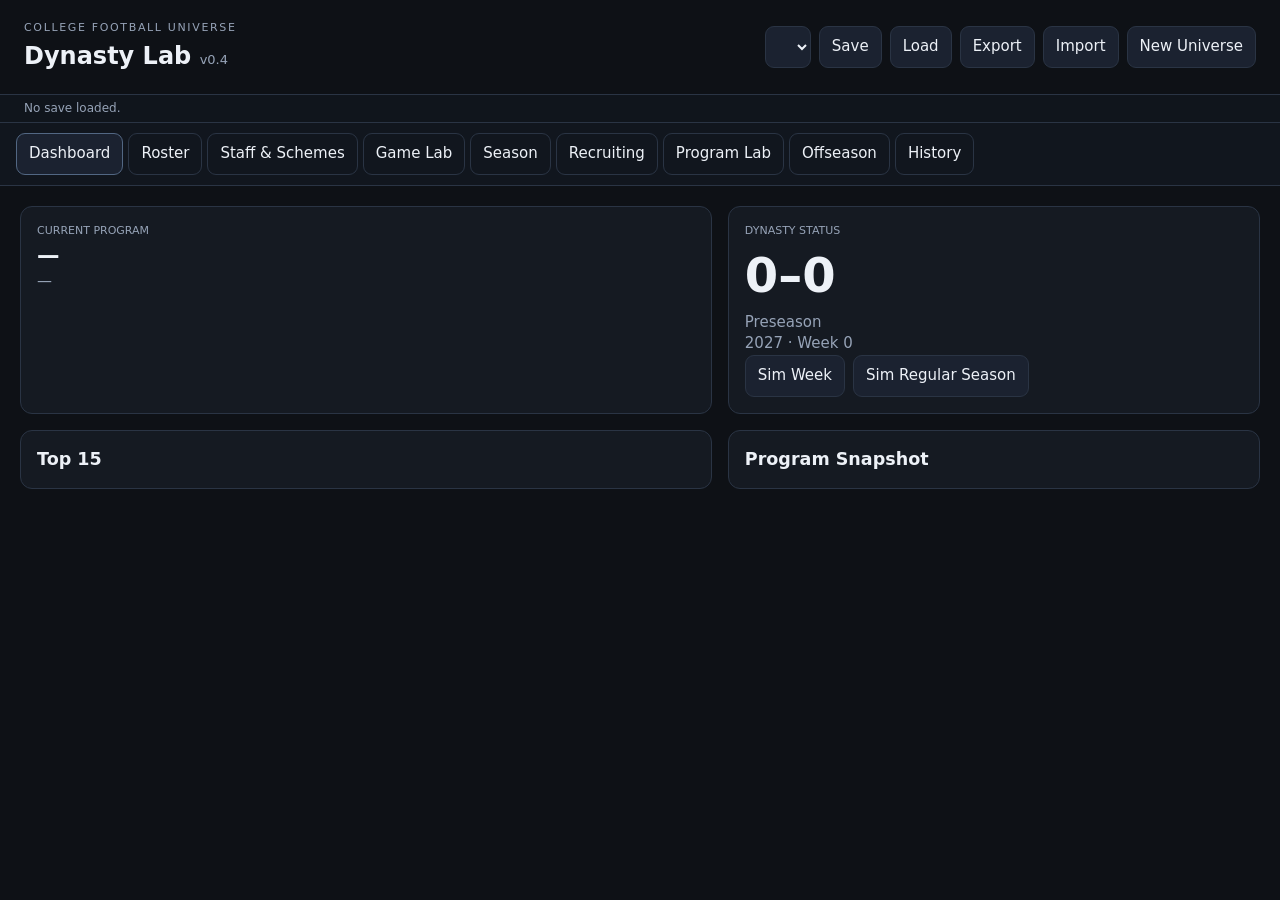
==== dynasty-lab/index.html @ 28aaff41 "Add Dynasty Lab Vercel entry point" ====
<!doctype html>
<html lang="en">
<head>
  <meta charset="utf-8">
  <meta name="viewport" content="width=device-width,initial-scale=1">
  <title>Dynasty Lab v0.4</title>
  <style>

:root{
  --bg:#0e1116;--panel:#151a22;--panel2:#1b2230;--line:#2a3444;--text:#edf1f7;--muted:#96a3b7;
  --accent:#d6e2ff;--accent2:#8fb1ff;--good:#77d6a3;--warn:#f3ca78;--bad:#ef8f92;
}
*{box-sizing:border-box}body{margin:0;background:var(--bg);color:var(--text);font:15px/1.45 Inter,ui-sans-serif,system-ui,-apple-system,BlinkMacSystemFont,"Segoe UI",sans-serif}
button,select{font:inherit}.topbar{display:flex;justify-content:space-between;gap:16px;align-items:center;padding:20px 24px;border-bottom:1px solid var(--line);position:sticky;top:0;background:rgba(14,17,22,.96);z-index:10}
h1,h2,h3{margin:0}h1{font-size:24px}h1 span{font-size:13px;color:var(--muted);font-weight:500}.eyebrow{font-size:11px;letter-spacing:.15em;color:var(--muted);margin-bottom:3px}
.header-actions,.button-row{display:flex;gap:8px;flex-wrap:wrap}button,select{background:var(--panel2);color:var(--text);border:1px solid var(--line);border-radius:9px;padding:9px 12px}button{cursor:pointer}button:hover{border-color:#4d6080}button:disabled{opacity:.4;cursor:not-allowed}
.tabs{display:flex;gap:5px;padding:10px 16px;border-bottom:1px solid var(--line);overflow:auto;background:#11161e}.tabs button{white-space:nowrap;background:transparent}.tabs button.active{background:var(--panel2);border-color:#526783}
main{max-width:1280px;margin:auto;padding:20px}.tab{display:none}.tab.active{display:block}.panel{min-width:0}.card{background:var(--panel);border:1px solid var(--line);border-radius:12px;padding:16px;margin-bottom:16px}
.hero-grid,.two-col{display:grid;grid-template-columns:1.3fr 1fr;gap:16px}.metric-grid{display:grid;grid-template-columns:repeat(4,minmax(0,1fr));gap:8px;margin-top:16px}.metric{background:var(--panel2);border-radius:9px;padding:10px}.metric .v{font-size:21px;font-weight:700}.small{font-size:11px}.muted{color:var(--muted)}.big{font-size:48px;font-weight:800;line-height:1.1;margin:10px 0}.section-head{display:flex;justify-content:space-between;gap:16px;align-items:end;margin-bottom:14px}
.table-wrap{overflow:auto;border:1px solid var(--line);border-radius:12px;background:var(--panel)}table{border-collapse:collapse;width:100%;min-width:820px}th,td{padding:9px 10px;border-bottom:1px solid var(--line);text-align:left}th{font-size:11px;text-transform:uppercase;letter-spacing:.06em;color:var(--muted);position:sticky;top:0;background:var(--panel2)}td.num{text-align:right}.pill{display:inline-block;padding:2px 7px;border:1px solid var(--line);border-radius:999px;font-size:11px}.good{color:var(--good)}.warn{color:var(--warn)}.bad{color:var(--bad)}.rankrow,.resultrow,.historyrow,.lineitem{display:flex;justify-content:space-between;gap:10px;padding:7px 8px;border-bottom:1px solid var(--line)}.rankrow:last-child,.resultrow:last-child,.historyrow:last-child,.lineitem:last-child{border-bottom:0}.rank{width:26px;color:var(--muted)}.strong{font-weight:700}.compact{font-size:13px}.champ{border-left:3px solid var(--good)}.upset{border-left:3px solid var(--warn)}.target{background:rgba(143,177,255,.08)}
@media(max-width:760px){.topbar{align-items:flex-start;flex-direction:column}.hero-grid,.two-col{grid-template-columns:1fr}.metric-grid{grid-template-columns:repeat(2,1fr)}main{padding:14px}.section-head{align-items:flex-start;flex-direction:column}.big{font-size:38px}}
.save-status{padding:5px 24px;border-bottom:1px solid var(--line);font-size:12px;background:#10151c}
.editor-grid{display:grid;grid-template-columns:repeat(4,minmax(0,1fr));gap:12px;align-items:end}.editor-grid label{display:flex;flex-direction:column;gap:5px;color:var(--muted);font-size:12px}.editor-grid input,.editor-grid select{width:100%;background:var(--panel2);color:var(--text);border:1px solid var(--line);border-radius:9px;padding:9px 10px;font:inherit}.playlog{max-height:460px;overflow:auto}.playline{padding:8px 9px;border-bottom:1px solid var(--line)}.coach-card{padding:10px 0;border-bottom:1px solid var(--line)}.coach-card:last-child{border-bottom:0}.scheme-badge{display:inline-block;border:1px solid var(--line);background:var(--panel2);padding:4px 8px;border-radius:999px;margin:3px 4px 3px 0}.bar{height:7px;background:#253043;border-radius:999px;overflow:hidden;margin-top:5px}.bar>span{display:block;height:100%;background:var(--accent2)}
@media(max-width:900px){.editor-grid{grid-template-columns:repeat(2,minmax(0,1fr))}}
@media(max-width:520px){.editor-grid{grid-template-columns:1fr}.header-actions{width:100%}.header-actions select{flex:1;min-width:180px}}

</style>
</head>
<body>
<div id="app">
  <header class="topbar">
    <div>
      <div class="eyebrow">COLLEGE FOOTBALL UNIVERSE</div>
      <h1>Dynasty Lab <span>v0.4</span></h1>
    </div>
    <div class="header-actions">
      <select id="userTeam" aria-label="Controlled program"></select>
      <button id="saveBrowser">Save</button>
      <button id="loadBrowser">Load</button>
      <button id="exportSave">Export</button>
      <button id="importSave">Import</button>
      <input id="importFile" type="file" accept="application/json,.json" hidden>
      <button id="newUniverse">New Universe</button>
    </div>
  </header>
  <div id="saveStatus" class="save-status muted">No save loaded.</div>

  <nav class="tabs">
    <button data-tab="dashboard" class="active">Dashboard</button>
    <button data-tab="roster">Roster</button>
    <button data-tab="staff">Staff & Schemes</button>
    <button data-tab="gamelab">Game Lab</button>
    <button data-tab="season">Season</button>
    <button data-tab="recruiting">Recruiting</button>
    <button data-tab="program">Program Lab</button>
    <button data-tab="offseason">Offseason</button>
    <button data-tab="history">History</button>
  </nav>

  <main>
    <section id="dashboard" class="panel tab active">
      <div class="hero-grid">
        <div class="card">
          <div class="small muted">CURRENT PROGRAM</div>
          <h2 id="teamName">—</h2>
          <div id="teamMeta" class="muted">—</div>
          <div class="metric-grid" id="teamMetrics"></div>
        </div>
        <div class="card">
          <div class="small muted">DYNASTY STATUS</div>
          <div class="big" id="recordBig">0–0</div>
          <div id="rankLine" class="muted">Preseason</div>
          <div id="weekLine" class="muted">2027 · Week 0</div>
          <div class="button-row">
            <button id="simWeek">Sim Week</button>
            <button id="simSeason">Sim Regular Season</button>
          </div>
        </div>
      </div>
      <div class="two-col">
        <div class="card"><h3>Top 15</h3><div id="top15"></div></div>
        <div class="card"><h3>Program Snapshot</h3><div id="snapshot"></div></div>
      </div>
    </section>

    <section id="roster" class="panel tab">
      <div class="section-head">
        <div><h2>Roster</h2><div class="muted">Displayed grades are staff estimates. True talent, growth and some personality traits remain hidden.</div></div>
        <select id="positionFilter"><option value="ALL">All positions</option></select>
      </div>
      <div class="table-wrap"><table><thead><tr>
        <th>Player</th><th>Pos</th><th>Yr</th><th>Ht/Wt</th><th>Style</th><th>Current</th><th>Upside</th><th>Scheme Fit</th><th>Morale</th><th>Role</th>
      </tr></thead><tbody id="rosterBody"></tbody></table></div>
    </section>

    <section id="staff" class="panel tab">
      <div class="section-head"><div><h2>Staff & Schemes</h2><div class="muted">Coaches affect evaluation, recruiting, development, play calling and how efficiently the roster fits the system.</div></div></div>
      <div class="two-col">
        <div class="card"><h3>Coaching Staff</h3><div id="staffList"></div></div>
        <div class="card"><h3>Scheme Identity</h3><div id="schemeCard"></div></div>
      </div>
      <div class="card"><h3>Scheme-Fit Leaders</h3><div id="schemeFitLeaders"></div></div>
    </section>

    <section id="gamelab" class="panel tab">
      <div class="section-head">
        <div><h2>Game Lab</h2><div class="muted">Your next regular-season game can run through the richer roster-driven drive/play engine while the rest of the country fast-sims.</div></div>
        <button id="simDetailedGame">Sim My Next Game Detailed</button>
      </div>
      <div class="card" id="nextGameCard"></div>
      <div class="two-col">
        <div class="card"><h3>Detailed Box</h3><div id="detailedBox" class="muted">No detailed game simulated yet.</div></div>
        <div class="card"><h3>Key Matchups</h3><div id="keyMatchups" class="muted">Select a program with an upcoming game.</div></div>
      </div>
      <div class="card"><h3>Drive / Play Log</h3><div id="detailedLog" class="playlog muted">No detailed game simulated yet.</div></div>
    </section>

    <section id="season" class="panel tab">
      <div class="section-head">
        <div><h2>Season</h2><div id="seasonPhase" class="muted">2027 Regular Season</div></div>
        <div class="button-row">
          <button id="seasonWeek">Sim Week</button>
          <button id="simConf" disabled>Conference Championships</button>
          <button id="simPlayoff" disabled>Sim 16-Team Playoff</button>
        </div>
      </div>
      <div class="two-col">
        <div class="card"><h3>Conference Standings</h3><div id="confStandings"></div></div>
        <div class="card"><h3>Latest Results</h3><div id="latestResults"></div></div>
      </div>
      <div class="card"><h3>Team Schedule</h3><div id="teamSchedule"></div></div>
    </section>

    <section id="recruiting" class="panel tab">
      <div class="section-head">
        <div><h2>Recruiting Board</h2><div class="muted">Each recruit now has a region and a major priority. Visits, coaching, scheme, NIL, development and program trajectory influence the race.</div></div>
        <button id="autoTarget">Auto-Target 20</button>
      </div>
      <div class="card" id="classSummary"></div>
      <div class="table-wrap"><table><thead><tr>
        <th>Recruit</th><th>Pos</th><th>Stars</th><th>Home</th><th>Priority</th><th>Style</th><th>Scout</th><th>Upside</th><th>Interest</th><th>Leader</th><th>Visit</th><th></th>
      </tr></thead><tbody id="recruitBody"></tbody></table></div>
    </section>

    <section id="program" class="panel tab">
      <div class="section-head"><div><h2>Program Lab</h2><div class="muted">Edit the controlled fictional school in place. This is the first version of Create-a-School / universe editing.</div></div></div>
      <div class="card editor-grid">
        <label>School name<input id="editName" type="text"></label>
        <label>Conference (fixed in v0.4)<select id="editConference" disabled></select></label>
        <label>Prestige<input id="editPrestige" type="number" min="1" max="100"></label>
        <label>Resources<input id="editResources" type="number" min="1" max="100"></label>
        <label>NIL<input id="editNil" type="number" min="1" max="100"></label>
        <label>Development<input id="editDevelopment" type="number" min="1" max="100"></label>
        <label>Facilities<input id="editFacilities" type="number" min="1" max="100"></label>
        <label>Academics<input id="editAcademics" type="number" min="1" max="100"></label>
        <button id="applyProgramEdit">Apply Program Changes</button>
      </div>
      <div class="card"><h3>Institutional DNA</h3><div id="programDNA"></div></div>
    </section>

    <section id="offseason" class="panel tab">
      <div class="section-head">
        <div><h2>Offseason Lab</h2><div class="muted">Graduation, development, transfer movement, coaching carousel and incoming recruiting classes now advance into a fresh playable season.</div></div>
        <button id="runOffseason" disabled>Run Offseason & Advance Year</button>
      </div>
      <div class="two-col">
        <div class="card"><h3>Transfer Watch</h3><div id="transferWatch"></div></div>
        <div class="card"><h3>Development Candidates</h3><div id="developmentWatch"></div></div>
      </div>
      <div class="card"><h3>Offseason Report</h3><div id="offseasonReport" class="muted">Complete the season first.</div></div>
      <div class="card"><h3>Carousel / Transfer Log</h3><div id="movementLog" class="muted">No offseason movement yet.</div></div>
    </section>

    <section id="history" class="panel tab">
      <div class="section-head"><div><h2>History</h2><div class="muted">Season snapshots, champions and major movement survive year advancement and save/export.</div></div></div>
      <div id="historyLog"></div>
    </section>
  </main>
</div>
<script src="https://raw.githubusercontent.com/MarkJRogers92/Property-Lookup/dynasty-lab-vercel/dynasty-lab/data1.js"></script>
<script src="https://raw.githubusercontent.com/MarkJRogers92/Property-Lookup/dynasty-lab-vercel/dynasty-lab/data2.js"></script>
<script src="https://raw.githubusercontent.com/MarkJRogers92/Property-Lookup/dynasty-lab-vercel/dynasty-lab/data3.js"></script>
<script src="https://raw.githubusercontent.com/MarkJRogers92/Property-Lookup/dynasty-lab-vercel/dynasty-lab/data4.js"></script>
<script src="https://raw.githubusercontent.com/MarkJRogers92/Property-Lookup/dynasty-lab-vercel/dynasty-lab/data5.js"></script>
<script src="https://raw.githubusercontent.com/MarkJRogers92/Property-Lookup/dynasty-lab-vercel/dynasty-lab/data6.js"></script>
<script src="https://raw.githubusercontent.com/MarkJRogers92/Property-Lookup/dynasty-lab-vercel/dynasty-lab/data7.js"></script>
<script src="https://raw.githubusercontent.com/MarkJRogers92/Property-Lookup/dynasty-lab-vercel/dynasty-lab/data8.js"></script>
<script src="https://raw.githubusercontent.com/MarkJRogers92/Property-Lookup/dynasty-lab-vercel/dynasty-lab/data9.js"></script>
<script src="https://raw.githubusercontent.com/MarkJRogers92/Property-Lookup/dynasty-lab-vercel/dynasty-lab/data10.js"></script>
<script src="https://raw.githubusercontent.com/MarkJRogers92/Property-Lookup/dynasty-lab-vercel/dynasty-lab/app1.js"></script>
<script src="https://raw.githubusercontent.com/MarkJRogers92/Property-Lookup/dynasty-lab-vercel/dynasty-lab/app2.js"></script>
<script src="https://raw.githubusercontent.com/MarkJRogers92/Property-Lookup/dynasty-lab-vercel/dynasty-lab/app3.js"></script>
<script src="https://raw.githubusercontent.com/MarkJRogers92/Property-Lookup/dynasty-lab-vercel/dynasty-lab/app4.js"></script>
</body>
</html>
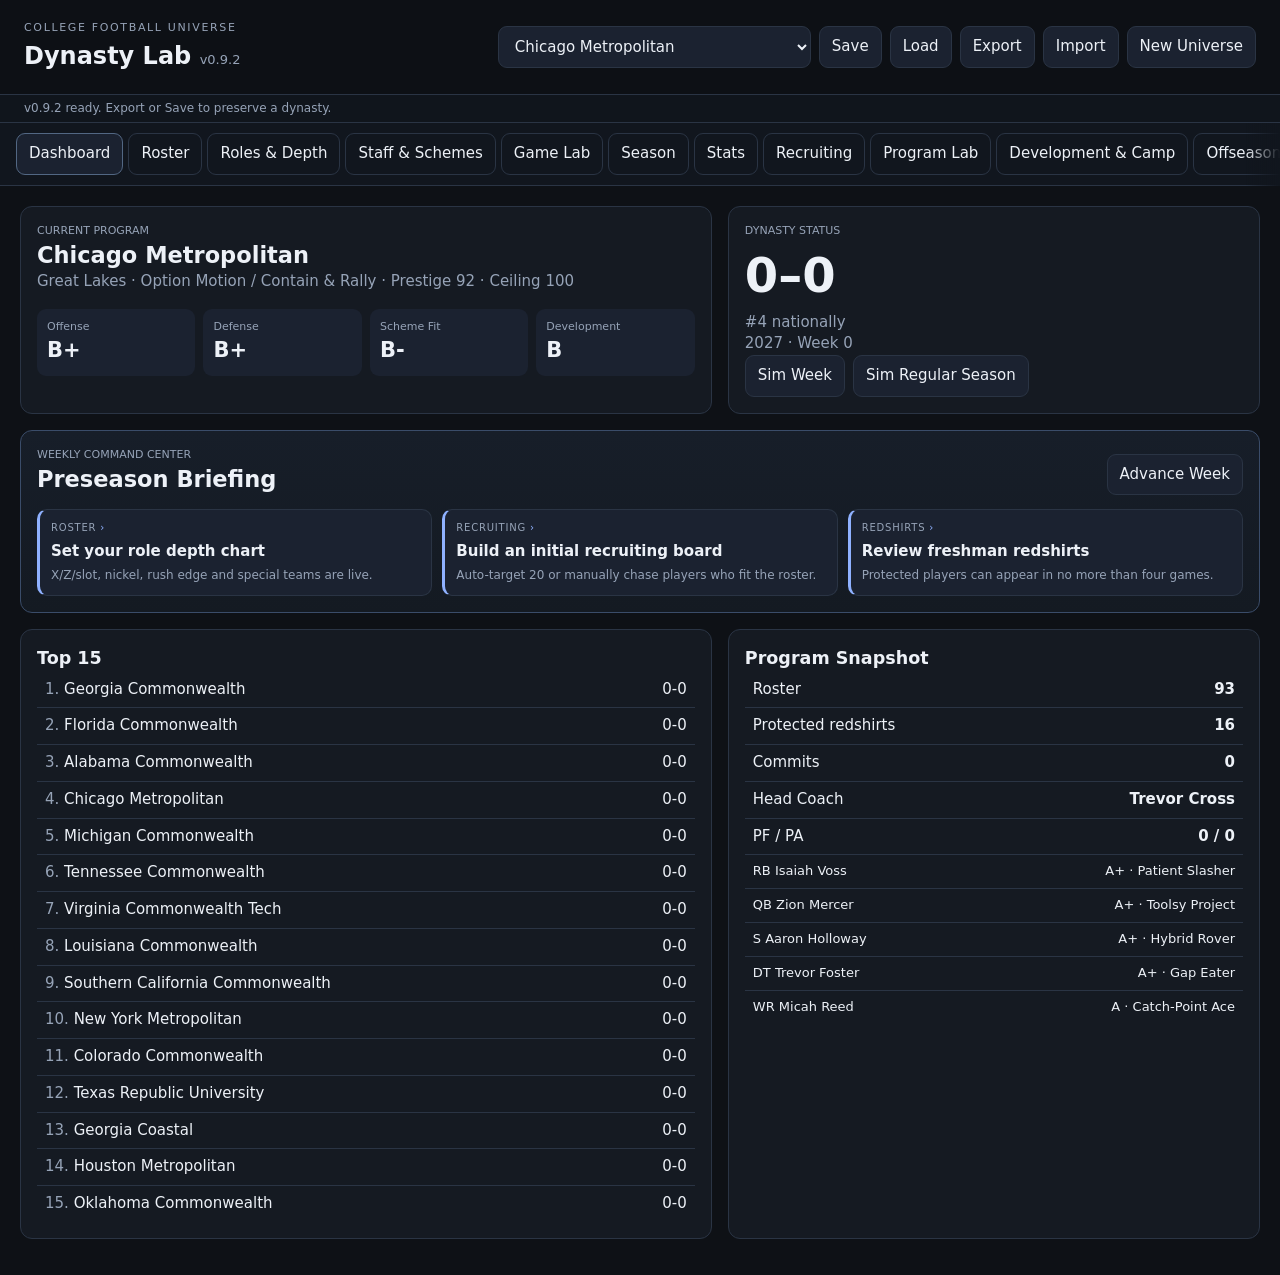
==== commit 66b76528: "Serve Dynasty Lab v0.9.2 as a single self-contained page The Vercel entry point was still v0.4, and " ====
--- a/dynasty-lab/index.html
+++ b/dynasty-lab/index.html
@@ -1,11 +1,4 @@
-<!doctype html>
-<html lang="en">
-<head>
-  <meta charset="utf-8">
-  <meta name="viewport" content="width=device-width,initial-scale=1">
-  <title>Dynasty Lab v0.4</title>
-  <style>
-
+<!doctype html><html lang="en"><head><meta charset="utf-8"><meta name="viewport" content="width=device-width,initial-scale=1"><meta name="theme-color" content="#0e1116"><title>Dynasty Lab v0.9.2</title><style>
 :root{
   --bg:#0e1116;--panel:#151a22;--panel2:#1b2230;--line:#2a3444;--text:#edf1f7;--muted:#96a3b7;
   --accent:#d6e2ff;--accent2:#8fb1ff;--good:#77d6a3;--warn:#f3ca78;--bad:#ef8f92;
@@ -24,14 +17,75 @@
 @media(max-width:900px){.editor-grid{grid-template-columns:repeat(2,minmax(0,1fr))}}
 @media(max-width:520px){.editor-grid{grid-template-columns:1fr}.header-actions{width:100%}.header-actions select{flex:1;min-width:180px}}
 
-</style>
-</head>
-<body>
+.player-button{appearance:none;background:transparent;border:0;padding:0;color:var(--text);font-weight:700;text-align:left;cursor:pointer;text-decoration:underline;text-decoration-color:transparent;text-underline-offset:3px}
+.player-button:hover,.player-button:focus{text-decoration-color:var(--accent2);outline:none}
+.health-ok{color:var(--good)}.health-warn{color:var(--warn)}.health-out{color:var(--bad)}
+.depth-grid{display:grid;grid-template-columns:repeat(3,minmax(0,1fr));gap:12px}
+.depth-card{background:var(--panel);border:1px solid var(--line);border-radius:12px;padding:13px;min-width:0}
+.depth-card select{width:100%;margin-top:8px}
+.depth-list{margin-top:8px;font-size:13px;color:var(--muted)}
+.depth-list div{padding:4px 0;border-top:1px solid var(--line)}
+.player-dialog{width:min(760px,calc(100% - 24px));max-height:88%;border:1px solid var(--line);border-radius:14px;background:var(--panel);color:var(--text);padding:0}
+.player-dialog::backdrop{background:rgba(0,0,0,.72)}
+.dialog-shell{padding:18px;margin:0}.dialog-head{display:flex;justify-content:space-between;gap:16px;align-items:flex-start;border-bottom:1px solid var(--line);padding-bottom:12px;margin-bottom:12px}
+.dialog-close{flex:0 0 auto}.profile-grid{display:grid;grid-template-columns:repeat(4,minmax(0,1fr));gap:8px;margin:12px 0}.profile-stat{background:var(--panel2);padding:9px;border-radius:8px}
+.profile-stat .v{font-weight:750;font-size:18px}.timeline{border-left:2px solid var(--line);padding-left:12px;margin-left:5px}.timeline-row{padding:7px 0}
+.wide-input{width:100%;background:var(--panel2);color:var(--text);border:1px solid var(--line);border-radius:9px;padding:11px;font:inherit}
+.archive-results{margin-top:10px}.injury-note{border-left:3px solid var(--warn);padding:8px 10px;background:rgba(243,202,120,.07);border-radius:6px}
+.pipeline-bar{display:inline-flex;align-items:center;gap:5px}.pipeline-dot{display:inline-block;width:7px;height:7px;border-radius:50%;background:var(--accent2)}
+@media(max-width:900px){.depth-grid{grid-template-columns:repeat(2,minmax(0,1fr))}.profile-grid{grid-template-columns:repeat(2,minmax(0,1fr))}}
+@media(max-width:560px){.depth-grid{grid-template-columns:1fr}.player-dialog{width:calc(100% - 14px)}.dialog-shell{padding:13px}.profile-grid{grid-template-columns:repeat(2,minmax(0,1fr))}}
+
+.role-depth-grid{grid-template-columns:repeat(3,minmax(0,1fr))}.role-card .role-side{font-size:10px;text-transform:uppercase;letter-spacing:.08em;color:var(--muted)}
+.rs-button{min-width:76px;padding:5px 8px;font-size:12px}.rs-active{border-color:var(--warn);color:var(--warn)}.rs-used{opacity:.65}.record-value{font-variant-numeric:tabular-nums;font-weight:750}.award-card{padding:9px 0;border-bottom:1px solid var(--line)}.award-card:last-child{border-bottom:0}.draft-round{display:inline-block;min-width:42px;font-weight:800}.role-note{font-size:11px;color:var(--muted);margin-top:5px}.record-group{margin-bottom:14px}.record-group h4{margin:0 0 5px;font-size:12px;color:var(--muted);text-transform:uppercase;letter-spacing:.07em}
+@media(max-width:980px){.role-depth-grid{grid-template-columns:repeat(2,minmax(0,1fr))}}@media(max-width:620px){.role-depth-grid{grid-template-columns:1fr}}
+
+.command-center{border-color:#3a4c69;background:linear-gradient(180deg,#171e29,#141a22)}
+.hub-grid{display:grid;grid-template-columns:repeat(3,minmax(0,1fr));gap:10px}.hub-item{background:var(--panel2);border:1px solid var(--line);border-radius:10px;padding:11px;min-height:86px}.hub-item.action{border-left:3px solid var(--accent2)}.hub-item.alert{border-left:3px solid var(--warn)}.hub-item.good-news{border-left:3px solid var(--good)}.hub-item.bad-news{border-left:3px solid var(--bad)}.hub-kicker{font-size:10px;text-transform:uppercase;letter-spacing:.08em;color:var(--muted);margin-bottom:5px}.hub-main{font-weight:700}.hub-sub{font-size:12px;color:var(--muted);margin-top:4px}.hub-item.hub-link{cursor:pointer}.hub-item.hub-link:hover,.hub-item.hub-link:focus-visible{background:var(--panel);outline:1px solid var(--accent2)}.hub-item.hub-link .hub-kicker::after{content:' ›';color:var(--accent2)}.stats-grid{display:grid;grid-template-columns:repeat(2,minmax(0,1fr));gap:16px}.leader-row{display:grid;grid-template-columns:30px minmax(0,1fr) auto;gap:8px;padding:7px 5px;border-bottom:1px solid var(--line);align-items:center}.leader-row:last-child{border-bottom:0}.leader-val{font-variant-numeric:tabular-nums;font-weight:700}.trend-up{color:var(--good)}.trend-down{color:var(--bad)}.trend-flat{color:var(--muted)}.battle-card{border-bottom:1px solid var(--line);padding:10px 0}.battle-card:last-child{border-bottom:0}.battle-schools{display:flex;gap:5px;flex-wrap:wrap;margin-top:6px}.battle-school{font-size:11px;padding:3px 7px;border:1px solid var(--line);border-radius:999px}.pitch-positive{color:var(--good)}.pitch-negative{color:var(--bad)}.pitch-neutral{color:var(--muted)}
+@media(max-width:900px){.hub-grid{grid-template-columns:repeat(2,minmax(0,1fr))}.stats-grid{grid-template-columns:1fr}}@media(max-width:560px){.hub-grid{grid-template-columns:1fr}}
+
+/* v0.8 development & camp */
+.camp-phase{margin-top:12px;padding:11px;border:1px solid var(--line);border-radius:9px;background:var(--panel2)}
+.stack-label{display:grid;gap:6px;margin:8px 0}.position-change-grid{display:grid;grid-template-columns:1.5fr 1fr auto;gap:8px;align-items:center}
+.dev-confidence{display:inline-flex;align-items:center;gap:6px}.confidence-meter{display:inline-block;width:54px;height:6px;background:#273244;border-radius:9px;overflow:hidden;vertical-align:middle}.confidence-meter>i{display:block;height:100%;background:var(--accent2);border-radius:9px}
+.camp-battle{padding:10px 0;border-bottom:1px solid var(--line)}.camp-battle:last-child{border-bottom:0}.battle-head{display:flex;justify-content:space-between;gap:10px;align-items:center}.battle-candidates{margin-top:6px;display:grid;gap:4px}.battle-candidate{display:flex;justify-content:space-between;gap:10px;font-size:13px}.staff-rec{color:var(--good)}
+.dev-rise{color:var(--good)}.dev-fall{color:var(--bad)}.dev-flat{color:var(--muted)}.transition-tag{color:var(--warn)}
+.training-focus{min-width:145px}.camp-disabled{opacity:.55}.staff-note{max-width:300px}.scout-range{white-space:nowrap}.growth-arrow{font-weight:800}
+@media(max-width:700px){.position-change-grid{grid-template-columns:1fr}.position-change-grid button{width:100%}.staff-note{max-width:none}}
+
+/* v0.8.1 mobile: an eleven-column roster table showed five columns on a phone
+   and hid the ratings behind a horizontal scroll. Below 700px each row becomes
+   a card with its column names inline. */
+@media(max-width:700px){
+  .stacked-table table{min-width:0;width:100%}
+  .stacked-table thead{position:absolute;width:1px;height:1px;overflow:hidden;clip:rect(0 0 0 0);white-space:nowrap}
+  .stacked-table tr{display:grid;grid-template-columns:minmax(0,1fr) minmax(0,1fr);gap:2px 10px;padding:11px 12px;border-bottom:1px solid var(--line)}
+  .stacked-table tr:last-child{border-bottom:0}
+  .stacked-table td{display:flex;justify-content:space-between;align-items:baseline;gap:8px;border:0;padding:2px 0;min-width:0}
+  .stacked-table td::before{content:attr(data-label);font-size:10px;text-transform:uppercase;letter-spacing:.06em;color:var(--muted);flex:0 0 auto}
+  .stacked-table td[data-label="Player"]{grid-column:1/-1;display:block;margin-bottom:5px}
+  .stacked-table td[data-label="Player"]::before{display:none}
+  .stacked-table td[data-label="Style"]{grid-column:1/-1;display:block}
+  .stacked-table td[data-label="Style"]::before{display:block;margin-bottom:3px}
+  .stacked-table td[data-label="Staff Note"],.stacked-table td[data-label="Hometown / HS"]{grid-column:1/-1}
+  .stacked-table .table-wrap,.stacked-table{overflow:visible}
+  .stacked-table td>span,.stacked-table td>.pill{text-align:right;min-width:0}
+}
+
+/* The tab strip scrolls horizontally with no hint that it does. Fade the right
+   edge so the off-screen tabs are discoverable. */
+.tabs{position:relative;-webkit-overflow-scrolling:touch;scrollbar-width:none}
+.tabs::-webkit-scrollbar{display:none}
+.tabs-shell{position:relative}
+.tabs-shell::after{content:"";position:absolute;top:0;right:0;bottom:0;width:34px;pointer-events:none;background:linear-gradient(90deg,rgba(17,22,30,0),#11161e)}
+
+.game-dialog{width:min(1050px,96vw);max-width:96vw;box-sizing:border-box}.game-dialog .dialog-shell{min-width:0}.game-dialog h2{font-size:24px;overflow-wrap:anywhere}.game-dialog h3{margin:20px 0 10px}.game-dialog h4{margin:16px 0 8px}.game-table{max-width:100%;margin:10px 0}.game-table table{min-width:520px}.game-link{text-align:left;font-size:12px}.game-dialog .active{border-color:var(--good);color:var(--good)}#gameHistoryYear{margin:12px 0}@media(max-width:600px){.game-dialog .dialog-shell{padding:12px}.game-dialog h2{font-size:19px}.game-dialog .dialog-head{gap:8px}#gameTabs{gap:4px}#gameTabs button{padding:8px;font-size:12px}}
+</style></head><body>
 <div id="app">
   <header class="topbar">
     <div>
       <div class="eyebrow">COLLEGE FOOTBALL UNIVERSE</div>
-      <h1>Dynasty Lab <span>v0.4</span></h1>
+      <h1>Dynasty Lab <span>v0.9.2</span></h1>
     </div>
     <div class="header-actions">
       <select id="userTeam" aria-label="Controlled program"></select>
@@ -45,17 +99,23 @@
   </header>
   <div id="saveStatus" class="save-status muted">No save loaded.</div>
 
+  <div class="tabs-shell">
   <nav class="tabs">
     <button data-tab="dashboard" class="active">Dashboard</button>
     <button data-tab="roster">Roster</button>
+    <button data-tab="depth">Roles & Depth</button>
     <button data-tab="staff">Staff & Schemes</button>
     <button data-tab="gamelab">Game Lab</button>
     <button data-tab="season">Season</button>
+    <button data-tab="stats">Stats</button>
     <button data-tab="recruiting">Recruiting</button>
     <button data-tab="program">Program Lab</button>
+    <button data-tab="development">Development & Camp</button>
     <button data-tab="offseason">Offseason</button>
+    <button data-tab="records">Awards & Records</button>
     <button data-tab="history">History</button>
   </nav>
+  </div>
 
   <main>
     <section id="dashboard" class="panel tab active">
@@ -77,20 +137,37 @@
           </div>
         </div>
       </div>
+      <div class="card command-center">
+        <div class="section-head"><div><div class="small muted">WEEKLY COMMAND CENTER</div><h2 id="hubTitle">Preseason Briefing</h2></div><button id="hubAdvance">Advance Week</button></div>
+        <div id="weeklyHub" class="hub-grid"></div>
+      </div>
       <div class="two-col">
         <div class="card"><h3>Top 15</h3><div id="top15"></div></div>
         <div class="card"><h3>Program Snapshot</h3><div id="snapshot"></div></div>
       </div>
     </section>
 
-    <section id="roster" class="panel tab">
+    <section id="roster" class="panel tab stacked-table">
       <div class="section-head">
         <div><h2>Roster</h2><div class="muted">Displayed grades are staff estimates. True talent, growth and some personality traits remain hidden.</div></div>
         <select id="positionFilter"><option value="ALL">All positions</option></select>
       </div>
       <div class="table-wrap"><table><thead><tr>
-        <th>Player</th><th>Pos</th><th>Yr</th><th>Ht/Wt</th><th>Style</th><th>Current</th><th>Upside</th><th>Scheme Fit</th><th>Morale</th><th>Role</th>
+        <th>Player</th><th>Pos</th><th>Elig</th><th>Redshirt</th><th>Ht/Wt</th><th>Style</th><th>Current</th><th>Upside</th><th>Scheme Fit</th><th>Health</th><th>Morale</th>
       </tr></thead><tbody id="rosterBody"></tbody></table></div>
+    </section>
+
+
+    <section id="depth" class="panel tab">
+      <div class="section-head">
+        <div><h2>Football Roles & Personnel Packages</h2><div class="muted">Set real roles — X/Z/slot, third-down back, rush edge, nickel, box safety, returners and more. Injured or protected redshirt players automatically fall to the next option.</div></div>
+        <button id="autoDepth">Auto-Set Role Fits</button>
+      </div>
+      <div class="two-col">
+        <div class="card"><h3>Offensive Identity</h3><div id="offPackages"></div></div>
+        <div class="card"><h3>Defensive Identity</h3><div id="defPackages"></div></div>
+      </div>
+      <div id="depthGrid" class="depth-grid role-depth-grid"></div>
     </section>
 
     <section id="staff" class="panel tab">
@@ -131,14 +208,27 @@
       <div class="card"><h3>Team Schedule</h3><div id="teamSchedule"></div></div>
     </section>
 
-    <section id="recruiting" class="panel tab">
+
+    <section id="stats" class="panel tab">
+      <div class="section-head"><div><h2>Statistics Center</h2><div class="muted">Production now comes from role usage and game context, not a single starter stat dump.</div></div><select id="statsScope"><option value="national">National</option><option value="team">My Program</option></select></div>
+      <div class="stats-grid">
+        <div class="card"><h3>Passing Leaders</h3><div id="passingLeaders"></div></div>
+        <div class="card"><h3>Rushing Leaders</h3><div id="rushingLeaders"></div></div>
+        <div class="card"><h3>Receiving Leaders</h3><div id="receivingLeaders"></div></div>
+        <div class="card"><h3>Defensive Leaders</h3><div id="defensiveLeaders"></div></div>
+      </div>
+      <div class="card"><h3 id="teamStatHeading">Program Production</h3><div id="teamStatTable"></div></div>
+    </section>
+
+    <section id="recruiting" class="panel tab stacked-table">
       <div class="section-head">
         <div><h2>Recruiting Board</h2><div class="muted">Each recruit now has a region and a major priority. Visits, coaching, scheme, NIL, development and program trajectory influence the race.</div></div>
         <button id="autoTarget">Auto-Target 20</button>
       </div>
       <div class="card" id="classSummary"></div>
+      <div class="card"><h3>Active Recruiting Battles</h3><div id="recruitBattleBoard"></div></div>
       <div class="table-wrap"><table><thead><tr>
-        <th>Recruit</th><th>Pos</th><th>Stars</th><th>Home</th><th>Priority</th><th>Style</th><th>Scout</th><th>Upside</th><th>Interest</th><th>Leader</th><th>Visit</th><th></th>
+        <th>Recruit</th><th>Pos</th><th>Rank</th><th>Stars</th><th>Hometown / HS</th><th>Miles</th><th>Priority</th><th>Scout</th><th>Interest</th><th>Trend</th><th>Leader</th><th>Visit</th><th>Promise</th><th></th>
       </tr></thead><tbody id="recruitBody"></tbody></table></div>
     </section>
 
@@ -158,10 +248,46 @@
       <div class="card"><h3>Institutional DNA</h3><div id="programDNA"></div></div>
     </section>
 
+    <section id="development" class="panel tab stacked-table">
+      <div class="section-head">
+        <div><h2>Development & Camp</h2><div class="muted">Training influences outcomes; it does not guarantee them. Growth curves, body maturation and true talent remain partially hidden.</div></div>
+        <div class="button-row"><button id="runSpringCamp">Run Spring Development</button><button id="runFallCamp">Run Fall Camp</button><button id="applyCampWinners">Use Staff Recommendations</button></div>
+      </div>
+      <div class="two-col">
+        <div class="card">
+          <h3>Program Training Plan</h3>
+          <label class="stack-label">Team emphasis<select id="teamTrainingFocus"></select></label>
+          <div id="trainingImpact" class="compact muted"></div>
+          <div id="campPhaseCard" class="camp-phase"></div>
+        </div>
+        <div class="card">
+          <h3>Scouting & Development Read</h3>
+          <div id="developmentSummary"></div>
+        </div>
+      </div>
+      <div class="card">
+        <div class="section-head"><div><h3>Position Change Planner</h3><div class="muted">A position change can unlock a better role, but unfamiliarity temporarily suppresses role fit.</div></div></div>
+        <div class="position-change-grid">
+          <select id="positionChangePlayer"></select>
+          <select id="positionChangeTarget"></select>
+          <button id="applyPositionChange">Change Position</button>
+        </div>
+        <div id="positionChangePreview" class="compact muted"></div>
+      </div>
+      <div class="card">
+        <div class="section-head"><div><h3>Individual Training Plans</h3><div class="muted">Young players and transition projects benefit most, but every focus has tradeoffs.</div></div></div>
+        <div class="table-wrap"><table><thead><tr><th>Player</th><th>Elig</th><th>Current Read</th><th>Potential Read</th><th>Body</th><th>Focus</th><th>Staff Note</th></tr></thead><tbody id="trainingBody"></tbody></table></div>
+      </div>
+      <div class="two-col">
+        <div class="card"><h3>Camp Risers & Fallers</h3><div id="campReport" class="muted">Complete the season to begin offseason development.</div></div>
+        <div class="card"><h3>Position Battles</h3><div id="campBattles" class="muted">Fall camp will identify the closest battles.</div></div>
+      </div>
+    </section>
+
     <section id="offseason" class="panel tab">
       <div class="section-head">
-        <div><h2>Offseason Lab</h2><div class="muted">Graduation, development, transfer movement, coaching carousel and incoming recruiting classes now advance into a fresh playable season.</div></div>
-        <button id="runOffseason" disabled>Run Offseason & Advance Year</button>
+        <div><h2>Offseason Lab</h2><div class="muted">After spring development and fall camp, finalize graduation, transfers, draft decisions, coaching movement and the incoming class.</div></div>
+        <button id="runOffseason" disabled>Finalize Offseason & Advance Year</button>
       </div>
       <div class="two-col">
         <div class="card"><h3>Transfer Watch</h3><div id="transferWatch"></div></div>
@@ -171,25 +297,808 @@
       <div class="card"><h3>Carousel / Transfer Log</h3><div id="movementLog" class="muted">No offseason movement yet.</div></div>
     </section>
 
+
+    <section id="records" class="panel tab">
+      <div class="section-head"><div><h2>Awards, Records & Draft</h2><div class="muted">Season honors, record books and draft outcomes are preserved permanently.</div></div></div>
+      <div class="two-col">
+        <div class="card"><h3 id="awardsHeading">Awards Watch</h3><div id="awardsBoard"></div></div>
+        <div class="card"><h3>Recent Draft Results</h3><div id="draftBoard"></div></div>
+      </div>
+      <div class="two-col">
+        <div class="card"><h3>National Record Book</h3><div id="nationalRecords"></div></div>
+        <div class="card"><h3 id="schoolRecordsHeading">Program Records</h3><div id="schoolRecords"></div></div>
+      </div>
+    </section>
+
     <section id="history" class="panel tab">
       <div class="section-head"><div><h2>History</h2><div class="muted">Season snapshots, champions and major movement survive year advancement and save/export.</div></div></div>
-      <div id="historyLog"></div>
+      <div class="card">
+        <div class="section-head"><div><h3>Player Archive</h3><div class="muted">Search active and retired players preserved by the dynasty database.</div></div></div>
+        <input id="archiveSearch" class="wide-input" type="search" placeholder="Search player name">
+        <div id="archiveResults" class="archive-results muted">Type a name to search.</div>
+      </div>
+      <div class="card"><h3>Game archive · selected school</h3><label>Season <select id="gameHistoryYear" aria-label="Game archive season"></select></label><div id="gameHistoryList"></div></div><div id="historyLog"></div>
     </section>
   </main>
 </div>
-<script src="https://raw.githubusercontent.com/MarkJRogers92/Property-Lookup/dynasty-lab-vercel/dynasty-lab/data1.js"></script>
-<script src="https://raw.githubusercontent.com/MarkJRogers92/Property-Lookup/dynasty-lab-vercel/dynasty-lab/data2.js"></script>
-<script src="https://raw.githubusercontent.com/MarkJRogers92/Property-Lookup/dynasty-lab-vercel/dynasty-lab/data3.js"></script>
-<script src="https://raw.githubusercontent.com/MarkJRogers92/Property-Lookup/dynasty-lab-vercel/dynasty-lab/data4.js"></script>
-<script src="https://raw.githubusercontent.com/MarkJRogers92/Property-Lookup/dynasty-lab-vercel/dynasty-lab/data5.js"></script>
-<script src="https://raw.githubusercontent.com/MarkJRogers92/Property-Lookup/dynasty-lab-vercel/dynasty-lab/data6.js"></script>
-<script src="https://raw.githubusercontent.com/MarkJRogers92/Property-Lookup/dynasty-lab-vercel/dynasty-lab/data7.js"></script>
-<script src="https://raw.githubusercontent.com/MarkJRogers92/Property-Lookup/dynasty-lab-vercel/dynasty-lab/data8.js"></script>
-<script src="https://raw.githubusercontent.com/MarkJRogers92/Property-Lookup/dynasty-lab-vercel/dynasty-lab/data9.js"></script>
-<script src="https://raw.githubusercontent.com/MarkJRogers92/Property-Lookup/dynasty-lab-vercel/dynasty-lab/data10.js"></script>
-<script src="https://raw.githubusercontent.com/MarkJRogers92/Property-Lookup/dynasty-lab-vercel/dynasty-lab/app1.js"></script>
-<script src="https://raw.githubusercontent.com/MarkJRogers92/Property-Lookup/dynasty-lab-vercel/dynasty-lab/app2.js"></script>
-<script src="https://raw.githubusercontent.com/MarkJRogers92/Property-Lookup/dynasty-lab-vercel/dynasty-lab/app3.js"></script>
-<script src="https://raw.githubusercontent.com/MarkJRogers92/Property-Lookup/dynasty-lab-vercel/dynasty-lab/app4.js"></script>
-</body>
-</html>+
+<dialog id="playerDialog" class="player-dialog">
+  <form method="dialog" class="dialog-shell">
+    <div class="dialog-head">
+      <div><div id="playerDialogKicker" class="eyebrow">PLAYER PROFILE</div><h2 id="playerDialogName">Player</h2><div id="playerDialogMeta" class="muted"></div></div>
+      <button class="dialog-close" value="close" aria-label="Close player profile">Close</button>
+    </div>
+    <div id="playerDialogBody"></div>
+  </form>
+</dialog>
+
+
+<dialog id="recruitDialog" class="player-dialog">
+  <form method="dialog" class="dialog-shell">
+    <div class="dialog-head"><div><div class="eyebrow">RECRUIT PROFILE</div><h2 id="recruitDialogName">Recruit</h2><div id="recruitDialogMeta" class="muted"></div></div><button class="dialog-close" value="close">Close</button></div>
+    <div id="recruitDialogBody"></div>
+  </form>
+</dialog>
+
+
+<dialog id="gameDialog" class="player-dialog game-dialog" aria-labelledby="gameDialogName">
+ <form method="dialog" class="dialog-shell">
+  <div class="dialog-head"><div><div class="eyebrow">GAME CENTER</div><h2 id="gameDialogName"></h2></div><button class="dialog-close" aria-label="Close Game Center">Close</button></div>
+  <p id="gameDialogMeta" class="muted"></p><p id="gamePregame" class="muted"></p>
+  <div id="gameTabs" class="button-row" aria-label="Game Center sections">
+   <button type="button" data-game-tab="Summary">Summary</button><button type="button" data-game-tab="Box Score">Box Score</button><button type="button" data-game-tab="Drives">Drives</button><button type="button" data-game-tab="Play-by-Play">Play-by-Play</button>
+  </div><div id="gameDialogBody"></div>
+ </form>
+</dialog>
+<script>// Browser-only save layout. Portable JSON remains a complete, inlined dynasty.
+// IndexedDB requests are queued inside request callbacks (never across awaits).
+(function(root){
+  'use strict';
+  const CHUNK_SIZE = 128;
+  const revisionOf = d => d ? (d.revision || `legacy:${d.savedAt || ''}`) : null;
+  const token = () => Array.from(crypto.getRandomValues(new Uint32Array(4)), n => n.toString(16)).join('-');
+
+  function create({indexedDB = root.indexedDB, name = 'DynastyLabDB'} = {}) {
+    function open() {
+      return new Promise((resolve, reject) => {
+        const request = indexedDB.open(name, 2);
+        let cancelled = false;
+        request.onblocked = () => {
+          cancelled = true;
+          reject(new Error('Close other Dynasty Lab tabs, then try again.'));
+        };
+        request.onupgradeneeded = () => {
+          if (cancelled) { request.transaction.abort(); return; }
+          const db = request.result;
+          if (!db.objectStoreNames.contains('saves')) db.createObjectStore('saves');
+          if (!db.objectStoreNames.contains('archives')) db.createObjectStore('archives');
+        };
+        request.onerror = () => reject(request.error);
+        request.onsuccess = () => {
+          const db = request.result;
+          if (cancelled) { db.close(); return; }
+          db.onversionchange = () => db.close();
+          resolve(db);
+        };
+      });
+    }
+
+    async function transact(stores, mode, work) {
+      const db = await open();
+      try {
+        return await new Promise((resolve, reject) => {
+          const tx = db.transaction(stores, mode);
+          let result, error;
+          const fail = e => { error = e; tx.abort(); };
+          tx.oncomplete = () => resolve(result);
+          tx.onabort = () => reject(error || tx.error || new Error('Save transaction was cancelled.'));
+          // Abort owns rejection: a request error is not a successful commit.
+          tx.onerror = () => {};
+          try { work(tx, value => { result = value; }, fail); }
+          catch (e) { fail(e); }
+        });
+      } finally { db.close(); }
+    }
+
+    function validRef(ref) {
+      return ref && typeof ref.id === 'string' && ref.id.length > 0
+        && Number.isSafeInteger(ref.count) && ref.count >= 0
+        && Number.isSafeInteger(ref.chunks) && ref.chunks >= 0
+        && ref.chunks <= ref.count && (ref.count === 0) === (ref.chunks === 0);
+    }
+
+    function load() {
+      return transact(['saves'], 'readonly', (tx, done, fail) => {
+        const req = tx.objectStore('saves').get('main');
+        req.onsuccess = () => {
+          const d = req.result;
+          if (d?.storageVersion && d.storageVersion !== 2) return fail(new Error('This browser save needs a newer game version.'));
+          if (d?.storageVersion === 2 && (!validRef(d.archiveRef) || !d.revision))
+            return fail(new Error('The saved archive reference is invalid. Use a complete JSON backup.'));
+          done(d);
+        };
+      });
+    }
+
+    function readArchive(ref) {
+      if (!validRef(ref)) return Promise.reject(new Error('Invalid archive reference.'));
+      return transact(['saves', 'archives'], 'readonly', (tx, done, fail) => {
+        const req = tx.objectStore('saves').get('main');
+        req.onsuccess = () => {
+          const current = req.result?.archiveRef;
+          if (!current || current.id !== ref.id || current.count < ref.count || current.chunks < ref.chunks)
+            return fail(new Error('The browser save was replaced in another tab. Load it again before opening history.'));
+          const chunks = new Array(ref.chunks);
+          let remaining = ref.chunks;
+          if (!remaining) { done([]); return; }
+          for (let i = 0; i < ref.chunks; i++) {
+            const r = tx.objectStore('archives').get(i);
+            r.onsuccess = () => {
+              if (!Array.isArray(r.result) || !r.result.length || r.result.some(p => !p || typeof p !== 'object'))
+                return fail(new Error('Archived careers are missing or damaged. Use a complete JSON backup.'));
+              chunks[i] = r.result;
+              if (--remaining === 0) {
+                const rows = chunks.flat();
+                if (rows.length !== ref.count) return fail(new Error('Archive count does not match the saved dynasty.'));
+                done(rows);
+              }
+            };
+          }
+        };
+      });
+    }
+
+    // Archived careers are append-only. Ordinary saves write zero archive chunks.
+    // A new/imported universe replaces both stores atomically; a loaded universe
+    // must still match its last saved revision to avoid overwriting another tab.
+    function save(snapshot, {expectedRevision = null, archiveRef = null, additions = []} = {}) {
+      if (archiveRef && !validRef(archiveRef)) return Promise.reject(new Error('Invalid archive reference.'));
+      return transact(['saves', 'archives'], 'readwrite', (tx, done, fail) => {
+        const saves = tx.objectStore('saves'), archives = tx.objectStore('archives');
+        const req = saves.get('main');
+        req.onsuccess = () => {
+          try {
+            if (expectedRevision !== null && revisionOf(req.result) !== expectedRevision)
+              return fail(new Error('Another tab changed this browser save. Export this dynasty or reload before saving.'));
+            if (archiveRef && (req.result?.archiveRef?.id !== archiveRef.id
+              || req.result.archiveRef.count !== archiveRef.count || req.result.archiveRef.chunks !== archiveRef.chunks))
+              return fail(new Error('The saved archive changed. Reload before saving.'));
+            let chunks = archiveRef?.chunks || 0;
+            if (!archiveRef) archives.clear();
+            for (let i = 0; i < additions.length; i += CHUNK_SIZE)
+              archives.put(additions.slice(i, i + CHUNK_SIZE), chunks++);
+            const ref = {id: archiveRef?.id || token(), count: (archiveRef?.count || 0) + additions.length, chunks};
+            const {playerArchive, ...core} = snapshot.universe;
+            const data = {...snapshot, universe: core, storageVersion: 2, archiveRef: ref, revision: token()};
+            saves.put(data, 'main');
+            done({revision: data.revision, archiveRef: ref});
+          } catch (e) { fail(e); }
+        };
+      });
+    }
+    return {load, readArchive, save};
+  }
+  const api = {create, revisionOf};
+  if (typeof module === 'object' && module.exports) module.exports = api;
+  else root.DynastyStorage = api;
+})(typeof window === 'object' ? window : globalThis);
+
+(() => {
+'use strict';
+const EMBEDDED_SCHOOLS=[{"id":1,"name":"Chicago Metropolitan","conference":"Great Lakes","prestige":92,"resources":93,"development":81,"nil":86,"academics":81,"fan_support":92,"facilities":94,"admin_patience":25,"program_ceiling":100,"city":"Chicago","state":"IL","lat":41.8781,"lon":-87.6298},{"id":2,"name":"Great Lakes University","conference":"Great Lakes","prestige":60,"resources":62,"development":58,"nil":59,"academics":63,"fan_support":68,"facilities":60,"admin_patience":78,"program_ceiling":67,"city":"Evanston","state":"IL","lat":42.0451,"lon":-87.6877},{"id":3,"name":"Wisconsin Commonwealth","conference":"Great Lakes","prestige":89,"resources":88,"development":84,"nil":98,"academics":61,"fan_support":83,"facilities":85,"admin_patience":61,"program_ceiling":100,"city":"Madison","state":"WI","lat":43.0731,"lon":-89.4012},{"id":4,"name":"Milwaukee State","conference":"Great Lakes","prestige":59,"resources":70,"development":55,"nil":70,"academics":60,"fan_support":67,"facilities":62,"admin_patience":66,"program_ceiling":74,"city":"Milwaukee","state":"WI","lat":43.0389,"lon":-87.9065},{"id":5,"name":"Michigan Commonwealth","conference":"Great Lakes","prestige":94,"resources":97,"development":82,"nil":94,"academics":66,"fan_support":75,"facilities":99,"admin_patience":50,"program_ceiling":100,"city":"Lansing","state":"MI","lat":42.7325,"lon":-84.5555},{"id":6,"name":"Detroit Metropolitan","conference":"Great Lakes","prestige":75,"resources":93,"development":47,"nil":90,"academics":37,"fan_support":76,"facilities":85,"admin_patience":42,"program_ceiling":90,"city":"Detroit","state":"MI","lat":42.3314,"lon":-83.0458},{"id":7,"name":"Lake Erie University","conference":"Great Lakes","prestige":62,"resources":63,"development":67,"nil":66,"academics":70,"fan_support":63,"facilities":62,"admin_patience":87,"program_ceiling":71,"city":"Cleveland","state":"OH","lat":41.4993,"lon":-81.6944},{"id":8,"name":"Ohio Western","conference":"Great Lakes","prestige":49,"resources":62,"development":40,"nil":62,"academics":58,"fan_support":82,"facilities":54,"admin_patience":63,"program_ceiling":54,"city":"Toledo","state":"OH","lat":41.6528,"lon":-83.5379},{"id":9,"name":"Indiana Commonwealth","conference":"Great Lakes","prestige":65,"resources":57,"development":53,"nil":50,"academics":78,"fan_support":67,"facilities":57,"admin_patience":58,"program_ceiling":70,"city":"Indianapolis","state":"IN","lat":39.7684,"lon":-86.1581},{"id":10,"name":"Fort Wayne State","conference":"Great Lakes","prestige":59,"resources":40,"development":62,"nil":47,"academics":66,"fan_support":47,"facilities":47,"admin_patience":65,"program_ceiling":66,"city":"Fort Wayne","state":"IN","lat":41.0793,"lon":-85.1394},{"id":11,"name":"Twin Cities University","conference":"Great Lakes","prestige":84,"resources":84,"development":65,"nil":79,"academics":76,"fan_support":73,"facilities":79,"admin_patience":63,"program_ceiling":97,"city":"Minneapolis","state":"MN","lat":44.9778,"lon":-93.265},{"id":12,"name":"Iowa Lakes University","conference":"Great Lakes","prestige":41,"resources":38,"development":58,"nil":29,"academics":72,"fan_support":39,"facilities":35,"admin_patience":81,"program_ceiling":51,"city":"Cedar Rapids","state":"IA","lat":41.9779,"lon":-91.6656},{"id":13,"name":"New England Commonwealth","conference":"Northeast","prestige":82,"resources":85,"development":57,"nil":99,"academics":42,"fan_support":72,"facilities":77,"admin_patience":46,"program_ceiling":91,"city":"Boston","state":"MA","lat":42.3601,"lon":-71.0589},{"id":14,"name":"Massachusetts Bay University","conference":"Northeast","prestige":58,"resources":58,"development":49,"nil":63,"academics":79,"fan_support":48,"facilities":46,"admin_patience":68,"program_ceiling":66,"city":"Worcester","state":"MA","lat":42.2626,"lon":-71.8023},{"id":15,"name":"Hudson University","conference":"Northeast","prestige":47,"resources":45,"development":43,"nil":38,"academics":60,"fan_support":38,"facilities":44,"admin_patience":65,"program_ceiling":59,"city":"Albany","state":"NY","lat":42.6526,"lon":-73.7562},{"id":16,"name":"New York Metropolitan","conference":"Northeast","prestige":80,"resources":75,"development":72,"nil":76,"academics":81,"fan_support":78,"facilities":76,"admin_patience":66,"program_ceiling":90,"city":"New York","state":"NY","lat":40.7128,"lon":-74.006},{"id":17,"name":"Long Island State","conference":"Northeast","prestige":58,"resources":53,"development":59,"nil":40,"academics":64,"fan_support":72,"facilities":61,"admin_patience":48,"program_ceiling":74,"city":"Hempstead","state":"NY","lat":40.7062,"lon":-73.6187},{"id":18,"name":"Connecticut Commonwealth","conference":"Northeast","prestige":47,"resources":48,"development":37,"nil":48,"academics":77,"fan_support":44,"facilities":49,"admin_patience":43,"program_ceiling":56,"city":"Hartford","state":"CT","lat":41.7658,"lon":-72.6734},{"id":19,"name":"Rhode Island Maritime","conference":"Northeast","prestige":57,"resources":55,"development":62,"nil":51,"academics":97,"fan_support":61,"facilities":58,"admin_patience":44,"program_ceiling":74,"city":"Providence","state":"RI","lat":41.824,"lon":-71.4128},{"id":20,"name":"Vermont State","conference":"Northeast","prestige":28,"resources":27,"development":57,"nil":29,"academics":77,"fan_support":36,"facilities":35,"admin_patience":70,"program_ceiling":38,"city":"Burlington","state":"VT","lat":44.4759,"lon":-73.2121},{"id":21,"name":"New Hampshire Tech","conference":"Northeast","prestige":60,"resources":58,"development":48,"nil":30,"academics":73,"fan_support":64,"facilities":63,"admin_patience":43,"program_ceiling":69,"city":"Manchester","state":"NH","lat":42.9956,"lon":-71.4548},{"id":22,"name":"Maine Commonwealth","conference":"Northeast","prestige":47,"resources":40,"development":52,"nil":29,"academics":72,"fan_support":50,"facilities":39,"admin_patience":74,"program_ceiling":55,"city":"Portland","state":"ME","lat":43.6591,"lon":-70.2568},{"id":23,"name":"Delaware Valley University","conference":"Northeast","prestige":41,"resources":33,"development":44,"nil":35,"academics":56,"fan_support":53,"facilities":28,"admin_patience":75,"program_ceiling":54,"city":"Wilmington","state":"DE","lat":39.7391,"lon":-75.5398},{"id":24,"name":"Jersey Coastal University","conference":"Northeast","prestige":32,"resources":36,"development":65,"nil":29,"academics":57,"fan_support":28,"facilities":34,"admin_patience":68,"program_ceiling":79,"city":"Newark","state":"NJ","lat":40.7357,"lon":-74.1724},{"id":25,"name":"Chesapeake University","conference":"Atlantic","prestige":82,"resources":96,"development":53,"nil":89,"academics":69,"fan_support":99,"facilities":84,"admin_patience":50,"program_ceiling":90,"city":"Baltimore","state":"MD","lat":39.2904,"lon":-76.6122},{"id":26,"name":"Potomac Commonwealth","conference":"Atlantic","prestige":53,"resources":46,"development":46,"nil":67,"academics":78,"fan_support":50,"facilities":47,"admin_patience":67,"program_ceiling":63,"city":"Washington","state":"DC","lat":38.9072,"lon":-77.0369},{"id":27,"name":"Virginia Commonwealth Tech","conference":"Atlantic","prestige":84,"resources":93,"development":72,"nil":99,"academics":59,"fan_support":75,"facilities":85,"admin_patience":53,"program_ceiling":100,"city":"Richmond","state":"VA","lat":37.5407,"lon":-77.436},{"id":28,"name":"Tidewater State","conference":"Atlantic","prestige":62,"resources":72,"development":57,"nil":62,"academics":85,"fan_support":58,"facilities":71,"admin_patience":61,"program_ceiling":75,"city":"Norfolk","state":"VA","lat":36.8508,"lon":-76.2859},{"id":29,"name":"Blue Ridge University","conference":"Atlantic","prestige":49,"resources":55,"development":83,"nil":50,"academics":62,"fan_support":62,"facilities":56,"admin_patience":56,"program_ceiling":63,"city":"Roanoke","state":"VA","lat":37.2709,"lon":-79.9414},{"id":30,"name":"Carolina Commonwealth","conference":"Atlantic","prestige":88,"resources":88,"development":64,"nil":99,"academics":69,"fan_support":98,"facilities":93,"admin_patience":57,"program_ceiling":100,"city":"Charlotte","state":"NC","lat":35.2271,"lon":-80.8431},{"id":31,"name":"Piedmont University","conference":"Atlantic","prestige":69,"resources":67,"development":55,"nil":64,"academics":95,"fan_support":73,"facilities":72,"admin_patience":56,"program_ceiling":81,"city":"Raleigh","state":"NC","lat":35.7796,"lon":-78.6382},{"id":32,"name":"Cape Fear State","conference":"Atlantic","prestige":67,"resources":53,"development":68,"nil":47,"academics":66,"fan_support":69,"facilities":56,"admin_patience":78,"program_ceiling":76,"city":"Wilmington","state":"NC","lat":34.2257,"lon":-77.9447},{"id":33,"name":"Palmetto University","conference":"Atlantic","prestige":70,"resources":67,"development":68,"nil":65,"academics":81,"fan_support":62,"facilities":65,"admin_patience":52,"program_ceiling":86,"city":"Columbia","state":"SC","lat":34.0007,"lon":-81.0348},{"id":34,"name":"Charleston Maritime","conference":"Atlantic","prestige":60,"resources":68,"development":73,"nil":56,"academics":70,"fan_support":49,"facilities":60,"admin_patience":52,"program_ceiling":77,"city":"Charleston","state":"SC","lat":32.7765,"lon":-79.9311},{"id":35,"name":"Appalachian Commonwealth","conference":"Atlantic","prestige":48,"resources":49,"development":63,"nil":45,"academics":58,"fan_support":44,"facilities":47,"admin_patience":78,"program_ceiling":54,"city":"Asheville","state":"NC","lat":35.5951,"lon":-82.5515},{"id":36,"name":"Shenandoah University","conference":"Atlantic","prestige":71,"resources":72,"development":53,"nil":75,"academics":67,"fan_support":81,"facilities":62,"admin_patience":85,"program_ceiling":78,"city":"Charlottesville","state":"VA","lat":38.0293,"lon":-78.4767},{"id":37,"name":"Georgia Commonwealth","conference":"Southeastern","prestige":96,"resources":99,"development":73,"nil":99,"academics":83,"fan_support":99,"facilities":98,"admin_patience":51,"program_ceiling":100,"city":"Atlanta","state":"GA","lat":33.749,"lon":-84.388},{"id":38,"name":"Georgia Coastal","conference":"Southeastern","prestige":84,"resources":85,"development":63,"nil":84,"academics":74,"fan_support":95,"facilities":86,"admin_patience":38,"program_ceiling":95,"city":"Savannah","state":"GA","lat":32.0809,"lon":-81.0912},{"id":39,"name":"Florida Commonwealth","conference":"Southeastern","prestige":92,"resources":94,"development":90,"nil":84,"academics":72,"fan_support":91,"facilities":92,"admin_patience":54,"program_ceiling":97,"city":"Orlando","state":"FL","lat":28.5383,"lon":-81.3792},{"id":40,"name":"South Florida Metropolitan","conference":"Southeastern","prestige":52,"resources":51,"development":48,"nil":48,"academics":59,"fan_support":40,"facilities":55,"admin_patience":71,"program_ceiling":90,"city":"Miami","state":"FL","lat":25.7617,"lon":-80.1918},{"id":41,"name":"Florida Gulf University","conference":"Southeastern","prestige":69,"resources":73,"development":59,"nil":91,"academics":44,"fan_support":71,"facilities":75,"admin_patience":53,"program_ceiling":78,"city":"Tampa","state":"FL","lat":27.9506,"lon":-82.4572},{"id":42,"name":"Alabama Commonwealth","conference":"Southeastern","prestige":97,"resources":91,"development":86,"nil":88,"academics":61,"fan_support":85,"facilities":99,"admin_patience":16,"program_ceiling":100,"city":"Birmingham","state":"AL","lat":33.5186,"lon":-86.8104},{"id":43,"name":"Mobile State","conference":"Southeastern","prestige":40,"resources":35,"development":42,"nil":33,"academics":62,"fan_support":34,"facilities":29,"admin_patience":68,"program_ceiling":56,"city":"Mobile","state":"AL","lat":30.6954,"lon":-88.0399},{"id":44,"name":"Tennessee Commonwealth","conference":"Southeastern","prestige":85,"resources":78,"development":74,"nil":84,"academics":75,"fan_support":66,"facilities":88,"admin_patience":30,"program_ceiling":100,"city":"Nashville","state":"TN","lat":36.1627,"lon":-86.7816},{"id":45,"name":"Knoxville Tech","conference":"Southeastern","prestige":48,"resources":45,"development":54,"nil":50,"academics":72,"fan_support":53,"facilities":44,"admin_patience":65,"program_ceiling":65,"city":"Knoxville","state":"TN","lat":35.9606,"lon":-83.9207},{"id":46,"name":"Mississippi Commonwealth","conference":"Southeastern","prestige":54,"resources":53,"development":64,"nil":63,"academics":77,"fan_support":59,"facilities":65,"admin_patience":41,"program_ceiling":66,"city":"Jackson","state":"MS","lat":32.2988,"lon":-90.1848},{"id":47,"name":"Magnolia State","conference":"Southeastern","prestige":52,"resources":54,"development":71,"nil":34,"academics":82,"fan_support":63,"facilities":53,"admin_patience":67,"program_ceiling":60,"city":"Hattiesburg","state":"MS","lat":31.3271,"lon":-89.2903},{"id":48,"name":"Kentucky Commonwealth","conference":"Southeastern","prestige":65,"resources":76,"development":65,"nil":75,"academics":79,"fan_support":43,"facilities":73,"admin_patience":50,"program_ceiling":80,"city":"Lexington","state":"KY","lat":38.0406,"lon":-84.5037},{"id":49,"name":"Louisiana Commonwealth","conference":"Gulf","prestige":91,"resources":99,"development":66,"nil":96,"academics":79,"fan_support":96,"facilities":92,"admin_patience":61,"program_ceiling":100,"city":"Baton Rouge","state":"LA","lat":30.4515,"lon":-91.1871},{"id":50,"name":"New Orleans University","conference":"Gulf","prestige":83,"resources":64,"development":57,"nil":66,"academics":67,"fan_support":80,"facilities":73,"admin_patience":40,"program_ceiling":93,"city":"New Orleans","state":"LA","lat":29.9511,"lon":-90.0715},{"id":51,"name":"Acadiana State","conference":"Gulf","prestige":66,"resources":57,"development":44,"nil":50,"academics":72,"fan_support":81,"facilities":68,"admin_patience":78,"program_ceiling":72,"city":"Lafayette","state":"LA","lat":30.2241,"lon":-92.0198},{"id":52,"name":"Gulf Coast Tech","conference":"Gulf","prestige":67,"resources":78,"development":83,"nil":77,"academics":57,"fan_support":77,"facilities":67,"admin_patience":31,"program_ceiling":79,"city":"Biloxi","state":"MS","lat":30.396,"lon":-88.8853},{"id":53,"name":"Houston Metropolitan","conference":"Gulf","prestige":84,"resources":94,"development":59,"nil":84,"academics":77,"fan_support":86,"facilities":99,"admin_patience":53,"program_ceiling":99,"city":"Houston","state":"TX","lat":29.7604,"lon":-95.3698},{"id":54,"name":"East Texas University","conference":"Gulf","prestige":67,"resources":54,"development":57,"nil":53,"academics":64,"fan_support":56,"facilities":68,"admin_patience":51,"program_ceiling":84,"city":"Beaumont","state":"TX","lat":30.0802,"lon":-94.1266},{"id":55,"name":"Arkansas Delta","conference":"Gulf","prestige":68,"resources":62,"development":50,"nil":63,"academics":57,"fan_support":56,"facilities":72,"admin_patience":66,"program_ceiling":85,"city":"Little Rock","state":"AR","lat":34.7465,"lon":-92.2896},{"id":56,"name":"Ozark Commonwealth","conference":"Gulf","prestige":67,"resources":79,"development":71,"nil":88,"academics":57,"fan_support":53,"facilities":70,"admin_patience":57,"program_ceiling":75,"city":"Fayetteville","state":"AR","lat":36.0822,"lon":-94.1719},{"id":57,"name":"Memphis Metropolitan","conference":"Gulf","prestige":64,"resources":65,"development":67,"nil":75,"academics":68,"fan_support":60,"facilities":55,"admin_patience":58,"program_ceiling":77,"city":"Memphis","state":"TN","lat":35.1495,"lon":-90.049},{"id":58,"name":"Red River University","conference":"Gulf","prestige":77,"resources":75,"development":60,"nil":76,"academics":78,"fan_support":81,"facilities":88,"admin_patience":52,"program_ceiling":90,"city":"Shreveport","state":"LA","lat":32.5252,"lon":-93.7502},{"id":59,"name":"Coastal Bend State","conference":"Gulf","prestige":63,"resources":70,"development":57,"nil":74,"academics":47,"fan_support":59,"facilities":69,"admin_patience":42,"program_ceiling":72,"city":"Corpus Christi","state":"TX","lat":27.8006,"lon":-97.3964},{"id":60,"name":"Gulf Plains University","conference":"Gulf","prestige":31,"resources":28,"development":60,"nil":22,"academics":73,"fan_support":29,"facilities":25,"admin_patience":60,"program_ceiling":44,"city":"Lake Charles","state":"LA","lat":30.2266,"lon":-93.2174},{"id":61,"name":"Missouri Commonwealth","conference":"Heartland","prestige":82,"resources":83,"development":85,"nil":65,"academics":69,"fan_support":99,"facilities":85,"admin_patience":59,"program_ceiling":98,"city":"Columbia","state":"MO","lat":38.9517,"lon":-92.3341},{"id":62,"name":"St. Louis Metropolitan","conference":"Heartland","prestige":65,"resources":74,"development":50,"nil":67,"academics":69,"fan_support":54,"facilities":72,"admin_patience":67,"program_ceiling":76,"city":"St. Louis","state":"MO","lat":38.627,"lon":-90.1994},{"id":63,"name":"Kansas Commonwealth","conference":"Heartland","prestige":81,"resources":91,"development":74,"nil":91,"academics":75,"fan_support":84,"facilities":82,"admin_patience":81,"program_ceiling":86,"city":"Wichita","state":"KS","lat":37.6872,"lon":-97.3301},{"id":64,"name":"Prairie Tech","conference":"Heartland","prestige":65,"resources":65,"development":64,"nil":77,"academics":72,"fan_support":73,"facilities":64,"admin_patience":48,"program_ceiling":82,"city":"Manhattan","state":"KS","lat":39.1836,"lon":-96.5717},{"id":65,"name":"Nebraska Commonwealth","conference":"Heartland","prestige":87,"resources":94,"development":65,"nil":83,"academics":95,"fan_support":61,"facilities":87,"admin_patience":54,"program_ceiling":97,"city":"Lincoln","state":"NE","lat":40.8136,"lon":-96.7026},{"id":66,"name":"Omaha State","conference":"Heartland","prestige":73,"resources":75,"development":64,"nil":76,"academics":74,"fan_support":63,"facilities":70,"admin_patience":58,"program_ceiling":84,"city":"Omaha","state":"NE","lat":41.2565,"lon":-95.9345},{"id":67,"name":"Iowa Commonwealth","conference":"Heartland","prestige":69,"resources":75,"development":51,"nil":73,"academics":64,"fan_support":70,"facilities":73,"admin_patience":57,"program_ceiling":77,"city":"Des Moines","state":"IA","lat":41.5868,"lon":-93.625},{"id":68,"name":"Dakota University","conference":"Heartland","prestige":79,"resources":89,"development":68,"nil":82,"academics":70,"fan_support":82,"facilities":80,"admin_patience":58,"program_ceiling":94,"city":"Sioux Falls","state":"SD","lat":43.5446,"lon":-96.7311},{"id":69,"name":"North Dakota Commonwealth","conference":"Heartland","prestige":66,"resources":73,"development":63,"nil":73,"academics":82,"fan_support":73,"facilities":68,"admin_patience":62,"program_ceiling":77,"city":"Fargo","state":"ND","lat":46.8772,"lon":-96.7898},{"id":70,"name":"Oklahoma Northern","conference":"Heartland","prestige":60,"resources":47,"development":74,"nil":59,"academics":75,"fan_support":59,"facilities":47,"admin_patience":55,"program_ceiling":77,"city":"Tulsa","state":"OK","lat":36.154,"lon":-95.9928},{"id":71,"name":"Springfield State","conference":"Heartland","prestige":51,"resources":64,"development":51,"nil":64,"academics":58,"fan_support":35,"facilities":57,"admin_patience":78,"program_ceiling":68,"city":"Springfield","state":"MO","lat":37.209,"lon":-93.2923},{"id":72,"name":"Central Plains University","conference":"Heartland","prestige":71,"resources":70,"development":73,"nil":65,"academics":85,"fan_support":61,"facilities":67,"admin_patience":65,"program_ceiling":78,"city":"Topeka","state":"KS","lat":39.0473,"lon":-95.6752},{"id":73,"name":"Texas Republic University","conference":"Southwest","prestige":98,"resources":99,"development":73,"nil":99,"academics":71,"fan_support":78,"facilities":83,"admin_patience":46,"program_ceiling":100,"city":"Austin","state":"TX","lat":30.2672,"lon":-97.7431},{"id":74,"name":"Lone Star Tech","conference":"Southwest","prestige":90,"resources":79,"development":65,"nil":73,"academics":73,"fan_support":83,"facilities":83,"admin_patience":58,"program_ceiling":100,"city":"Dallas","state":"TX","lat":32.7767,"lon":-96.797},{"id":75,"name":"Fort Worth State","conference":"Southwest","prestige":70,"resources":62,"development":75,"nil":60,"academics":84,"fan_support":71,"facilities":64,"admin_patience":79,"program_ceiling":83,"city":"Fort Worth","state":"TX","lat":32.7555,"lon":-97.3308},{"id":76,"name":"San Antonio Commonwealth","conference":"Southwest","prestige":69,"resources":91,"development":74,"nil":92,"academics":66,"fan_support":52,"facilities":82,"admin_patience":62,"program_ceiling":81,"city":"San Antonio","state":"TX","lat":29.4241,"lon":-98.4936},{"id":77,"name":"West Texas University","conference":"Southwest","prestige":56,"resources":40,"development":60,"nil":50,"academics":75,"fan_support":68,"facilities":41,"admin_patience":50,"program_ceiling":61,"city":"Lubbock","state":"TX","lat":33.5779,"lon":-101.8552},{"id":78,"name":"Rio Grande State","conference":"Southwest","prestige":68,"resources":67,"development":74,"nil":70,"academics":88,"fan_support":74,"facilities":61,"admin_patience":45,"program_ceiling":74,"city":"El Paso","state":"TX","lat":31.7619,"lon":-106.485},{"id":79,"name":"Oklahoma Commonwealth","conference":"Southwest","prestige":87,"resources":87,"development":69,"nil":85,"academics":60,"fan_support":88,"facilities":84,"admin_patience":52,"program_ceiling":94,"city":"Oklahoma City","state":"OK","lat":35.4676,"lon":-97.5164},{"id":80,"name":"Red Dirt University","conference":"Southwest","prestige":65,"resources":60,"development":76,"nil":71,"academics":73,"fan_support":73,"facilities":59,"admin_patience":44,"program_ceiling":73,"city":"Norman","state":"OK","lat":35.2226,"lon":-97.4395},{"id":81,"name":"New Mexico Commonwealth","conference":"Southwest","prestige":60,"resources":51,"development":50,"nil":63,"academics":76,"fan_support":64,"facilities":64,"admin_patience":65,"program_ceiling":72,"city":"Albuquerque","state":"NM","lat":35.0844,"lon":-106.6504},{"id":82,"name":"Santa Fe Tech","conference":"Southwest","prestige":53,"resources":51,"development":73,"nil":54,"academics":57,"fan_support":61,"facilities":53,"admin_patience":70,"program_ceiling":60,"city":"Santa Fe","state":"NM","lat":35.687,"lon":-105.9378},{"id":83,"name":"Arizona Commonwealth","conference":"Southwest","prestige":82,"resources":91,"development":65,"nil":81,"academics":72,"fan_support":99,"facilities":85,"admin_patience":64,"program_ceiling":90,"city":"Phoenix","state":"AZ","lat":33.4484,"lon":-112.074},{"id":84,"name":"Desert State University","conference":"Southwest","prestige":56,"resources":68,"development":36,"nil":54,"academics":46,"fan_support":46,"facilities":62,"admin_patience":68,"program_ceiling":67,"city":"Tucson","state":"AZ","lat":32.2226,"lon":-110.9747},{"id":85,"name":"Colorado Commonwealth","conference":"Mountain","prestige":82,"resources":86,"development":67,"nil":81,"academics":57,"fan_support":73,"facilities":85,"admin_patience":40,"program_ceiling":100,"city":"Denver","state":"CO","lat":39.7392,"lon":-104.9903},{"id":86,"name":"Front Range University","conference":"Mountain","prestige":56,"resources":59,"development":56,"nil":69,"academics":65,"fan_support":71,"facilities":55,"admin_patience":66,"program_ceiling":60,"city":"Colorado Springs","state":"CO","lat":38.8339,"lon":-104.8214},{"id":87,"name":"Utah Commonwealth","conference":"Mountain","prestige":84,"resources":88,"development":71,"nil":89,"academics":65,"fan_support":89,"facilities":89,"admin_patience":48,"program_ceiling":92,"city":"Salt Lake City","state":"UT","lat":40.7608,"lon":-111.891},{"id":88,"name":"Wasatch Tech","conference":"Mountain","prestige":82,"resources":74,"development":60,"nil":79,"academics":74,"fan_support":82,"facilities":88,"admin_patience":57,"program_ceiling":91,"city":"Provo","state":"UT","lat":40.2338,"lon":-111.6585},{"id":89,"name":"Boise Commonwealth","conference":"Mountain","prestige":81,"resources":87,"development":80,"nil":93,"academics":65,"fan_support":79,"facilities":84,"admin_patience":63,"program_ceiling":95,"city":"Boise","state":"ID","lat":43.615,"lon":-116.2023},{"id":90,"name":"Montana Commonwealth","conference":"Mountain","prestige":55,"resources":62,"development":45,"nil":54,"academics":55,"fan_support":59,"facilities":68,"admin_patience":68,"program_ceiling":68,"city":"Missoula","state":"MT","lat":46.8721,"lon":-113.994},{"id":91,"name":"Big Sky State","conference":"Mountain","prestige":76,"resources":67,"development":67,"nil":44,"academics":79,"fan_support":98,"facilities":74,"admin_patience":53,"program_ceiling":88,"city":"Bozeman","state":"MT","lat":45.677,"lon":-111.0429},{"id":92,"name":"Wyoming State","conference":"Mountain","prestige":35,"resources":45,"development":39,"nil":36,"academics":51,"fan_support":43,"facilities":36,"admin_patience":76,"program_ceiling":46,"city":"Cheyenne","state":"WY","lat":41.14,"lon":-104.8202},{"id":93,"name":"Nevada Commonwealth","conference":"Mountain","prestige":38,"resources":44,"development":58,"nil":48,"academics":53,"fan_support":26,"facilities":50,"admin_patience":57,"program_ceiling":42,"city":"Reno","state":"NV","lat":39.5296,"lon":-119.8138},{"id":94,"name":"Las Vegas Metropolitan","conference":"Mountain","prestige":78,"resources":69,"development":78,"nil":74,"academics":76,"fan_support":76,"facilities":74,"admin_patience":79,"program_ceiling":90,"city":"Las Vegas","state":"NV","lat":36.1699,"lon":-115.1398},{"id":95,"name":"Idaho Northern","conference":"Mountain","prestige":61,"resources":56,"development":63,"nil":53,"academics":66,"fan_support":60,"facilities":59,"admin_patience":59,"program_ceiling":69,"city":"Coeur d'Alene","state":"ID","lat":47.6777,"lon":-116.7805},{"id":96,"name":"Rocky Mountain University","conference":"Mountain","prestige":49,"resources":49,"development":47,"nil":39,"academics":84,"fan_support":52,"facilities":51,"admin_patience":48,"program_ceiling":65,"city":"Grand Junction","state":"CO","lat":39.0639,"lon":-108.5506},{"id":97,"name":"Southern California Commonwealth","conference":"Pacific","prestige":95,"resources":99,"development":70,"nil":92,"academics":64,"fan_support":95,"facilities":99,"admin_patience":38,"program_ceiling":100,"city":"Los Angeles","state":"CA","lat":34.0522,"lon":-118.2437},{"id":98,"name":"Los Angeles Metropolitan","conference":"Pacific","prestige":54,"resources":67,"development":56,"nil":55,"academics":45,"fan_support":54,"facilities":68,"admin_patience":52,"program_ceiling":69,"city":"Los Angeles","state":"CA","lat":34.0522,"lon":-118.2437},{"id":99,"name":"California Pacific","conference":"Pacific","prestige":75,"resources":79,"development":72,"nil":70,"academics":79,"fan_support":57,"facilities":81,"admin_patience":74,"program_ceiling":83,"city":"San Diego","state":"CA","lat":32.7157,"lon":-117.1611},{"id":100,"name":"Bay Area University","conference":"Pacific","prestige":84,"resources":79,"development":68,"nil":71,"academics":72,"fan_support":78,"facilities":76,"admin_patience":35,"program_ceiling":91,"city":"San Francisco","state":"CA","lat":37.7749,"lon":-122.4194},{"id":101,"name":"Sacramento State College","conference":"Pacific","prestige":74,"resources":82,"development":73,"nil":88,"academics":83,"fan_support":74,"facilities":85,"admin_patience":73,"program_ceiling":80,"city":"Sacramento","state":"CA","lat":38.5816,"lon":-121.4944},{"id":102,"name":"Central California Tech","conference":"Pacific","prestige":48,"resources":46,"development":65,"nil":34,"academics":62,"fan_support":35,"facilities":45,"admin_patience":63,"program_ceiling":64,"city":"Fresno","state":"CA","lat":36.7378,"lon":-119.7871},{"id":103,"name":"Oregon Commonwealth","conference":"Pacific","prestige":87,"resources":92,"development":81,"nil":98,"academics":82,"fan_support":89,"facilities":85,"admin_patience":68,"program_ceiling":96,"city":"Portland","state":"OR","lat":45.5152,"lon":-122.6784},{"id":104,"name":"Cascade University","conference":"Pacific","prestige":48,"resources":58,"development":54,"nil":58,"academics":55,"fan_support":37,"facilities":46,"admin_patience":52,"program_ceiling":58,"city":"Eugene","state":"OR","lat":44.0521,"lon":-123.0868},{"id":105,"name":"Washington Commonwealth","conference":"Pacific","prestige":90,"resources":88,"development":82,"nil":93,"academics":81,"fan_support":68,"facilities":81,"admin_patience":46,"program_ceiling":100,"city":"Seattle","state":"WA","lat":47.6062,"lon":-122.3321},{"id":106,"name":"Puget Sound State","conference":"Pacific","prestige":62,"resources":60,"development":56,"nil":57,"academics":59,"fan_support":63,"facilities":64,"admin_patience":72,"program_ceiling":75,"city":"Tacoma","state":"WA","lat":47.2529,"lon":-122.4443},{"id":107,"name":"Hawaii Commonwealth","conference":"Pacific","prestige":53,"resources":56,"development":55,"nil":63,"academics":61,"fan_support":47,"facilities":54,"admin_patience":60,"program_ceiling":65,"city":"Honolulu","state":"HI","lat":21.3069,"lon":-157.8583},{"id":108,"name":"Alaska Pacific","conference":"Pacific","prestige":22,"resources":21,"development":49,"nil":39,"academics":90,"fan_support":25,"facilities":25,"admin_patience":50,"program_ceiling":36,"city":"Anchorage","state":"AK","lat":61.2181,"lon":-149.9003},{"id":109,"name":"Philadelphia Metropolitan","conference":"Metro","prestige":80,"resources":93,"development":68,"nil":99,"academics":63,"fan_support":92,"facilities":92,"admin_patience":48,"program_ceiling":94,"city":"Philadelphia","state":"PA","lat":39.9526,"lon":-75.1652},{"id":110,"name":"Pittsburgh Commonwealth","conference":"Metro","prestige":82,"resources":71,"development":81,"nil":52,"academics":60,"fan_support":73,"facilities":85,"admin_patience":49,"program_ceiling":89,"city":"Pittsburgh","state":"PA","lat":40.4406,"lon":-79.9959},{"id":111,"name":"Baltimore Metropolitan","conference":"Metro","prestige":43,"resources":39,"development":62,"nil":41,"academics":75,"fan_support":39,"facilities":36,"admin_patience":67,"program_ceiling":60,"city":"Baltimore","state":"MD","lat":39.2904,"lon":-76.6122},{"id":112,"name":"Cincinnati Commonwealth","conference":"Metro","prestige":79,"resources":60,"development":66,"nil":61,"academics":54,"fan_support":72,"facilities":63,"admin_patience":77,"program_ceiling":87,"city":"Cincinnati","state":"OH","lat":39.1031,"lon":-84.512},{"id":113,"name":"Louisville Metropolitan","conference":"Metro","prestige":77,"resources":68,"development":73,"nil":87,"academics":76,"fan_support":84,"facilities":82,"admin_patience":66,"program_ceiling":82,"city":"Louisville","state":"KY","lat":38.2527,"lon":-85.7585},{"id":114,"name":"Nashville Tech","conference":"Metro","prestige":51,"resources":41,"development":52,"nil":24,"academics":63,"fan_support":48,"facilities":41,"admin_patience":62,"program_ceiling":69,"city":"Nashville","state":"TN","lat":36.1627,"lon":-86.7816},{"id":115,"name":"Indianapolis Metropolitan","conference":"Metro","prestige":60,"resources":63,"development":49,"nil":58,"academics":54,"fan_support":56,"facilities":74,"admin_patience":64,"program_ceiling":75,"city":"Indianapolis","state":"IN","lat":39.7684,"lon":-86.1581},{"id":116,"name":"Columbus Metropolitan","conference":"Metro","prestige":78,"resources":67,"development":62,"nil":68,"academics":77,"fan_support":60,"facilities":76,"admin_patience":44,"program_ceiling":91,"city":"Columbus","state":"OH","lat":39.9612,"lon":-82.9988},{"id":117,"name":"Buffalo State University","conference":"Metro","prestige":46,"resources":47,"development":71,"nil":41,"academics":77,"fan_support":30,"facilities":47,"admin_patience":65,"program_ceiling":55,"city":"Buffalo","state":"NY","lat":42.8864,"lon":-78.8784},{"id":118,"name":"Pittsburgh Tech","conference":"Metro","prestige":42,"resources":28,"development":54,"nil":27,"academics":49,"fan_support":33,"facilities":29,"admin_patience":56,"program_ceiling":59,"city":"Pittsburgh","state":"PA","lat":40.4406,"lon":-79.9959},{"id":119,"name":"Richmond Metropolitan","conference":"Metro","prestige":69,"resources":62,"development":61,"nil":51,"academics":62,"fan_support":70,"facilities":68,"admin_patience":65,"program_ceiling":85,"city":"Richmond","state":"VA","lat":37.5407,"lon":-77.436},{"id":120,"name":"Toronto International University","conference":"Metro","prestige":62,"resources":49,"development":49,"nil":56,"academics":53,"fan_support":67,"facilities":39,"admin_patience":67,"program_ceiling":72,"city":"Toronto","state":"ON","lat":43.6532,"lon":-79.3832}];
+const $=s=>document.querySelector(s), $$=s=>[...document.querySelectorAll(s)];
+const APP_VERSION='0.9.2';
+const POS=['QB','RB','WR','TE','OT','OG','C','EDGE','DT','LB','CB','S','K','P'];
+const POS_COUNTS={QB:4,RB:5,WR:10,TE:5,OT:7,OG:6,C:3,EDGE:7,DT:7,LB:8,CB:8,S:7,K:2,P:2};
+const FIRST=['Marcus','Darius','Eli','Jordan','Devin','Trevor','Mason','Jamal','Evan','Aaron','Tyler','Carter','Malik','Isaiah','Noah','Caleb','Andre','Micah','Dante','Logan','Xavier','Bryce','Miles','Cole','Jaylen','Cam','Roman','Nico','Zion','Trey','Dominic','Rashad','Gavin','Khalil','Luke','Jalen','Emmett','Malachi'];
+const LAST=['Grant','Brooks','Coleman','Hayes','Wallace','Kemp','Voss','Rourke','Price','Banks','Foster','Bell','Crawford','Morris','King','Lewis','Dawson','Cross','Reed','Marsh','Holloway','Cole','Harper','Bennett','Rivers','Stone','Woods','Bryant','Knox','Mercer','Hawkins','Maddox','Sutton','Parker','Monroe','Whitaker'];
+const STYLES={
+ QB:['Rhythm Distributor','Field Architect','Off-Script Creator','Vertical Hunter','Power Creator','Run-First Weapon','Toolsy Project','Backyard Magician'],
+ RB:['Gap Hammer','Space Cutter','Contact Glider','Third-Down Weapon','One-Cut Burner','Patient Slasher'],
+ WR:['Boundary Bully','Space Hunter','Route Sculptor','Vertical Glider','Catch-Point Ace','YAC Creator','Motion Weapon'],
+ TE:['Seam Hunter','Inline Mauler','Move Chesspiece','Red-Zone Tower','Backfield Hybrid'],
+ OT:['Island Protector','Movement Tackle','Power Edge','Long-Frame Project'],OG:['Drive Blocker','Phone-Booth Anchor','Pulling Guard','Interior Technician'],C:['Protection Quarterback','Leverage Center','Movement Pivot','Power Pivot'],
+ EDGE:['Pocket Wrecker','Speed Bender','Power Setter','Chaos Rusher','Run-Side Anchor'],DT:['Pocket Crusher','Gap Eater','Penetrator','Two-Gap Anchor','Interior Disruptor'],LB:['Range Hunter','Box Enforcer','Coverage Rover','Pressure Backer','Traffic Director'],
+ CB:['Mirror Corner','Press Eraser','Ball Hunter','Boundary Fighter','Slot Shadow'],S:['Centerfielder','Box Hammer','Coverage Eraser','Hybrid Rover','Trigger Safety'],K:['Pressure Leg','Range Kicker','Placement Specialist'],P:['Field Flipper','Hang-Time Specialist','Directional Punter']
+};
+const BODY={QB:[[70,78],[185,245]],RB:[[66,73],[175,235]],WR:[[67,78],[165,230]],TE:[[73,80],[220,275]],OT:[[75,81],[275,350]],OG:[[72,78],[280,350]],C:[[71,77],[275,335]],EDGE:[[72,79],[215,285]],DT:[[71,78],[270,350]],LB:[[70,77],[205,255]],CB:[[67,75],[165,215]],S:[[68,77],[180,225]],K:[[68,76],[165,225]],P:[[70,78],[175,230]]};
+const OFF_SCHEMES={
+ 'Tempo Spread':{pass:.61,pace:91,traits:['speed','iq','technique'],qb:['Rhythm Distributor','Off-Script Creator','Run-First Weapon']},
+ 'Vertical Strike':{pass:.66,pace:73,traits:['speed','power','composure'],qb:['Vertical Hunter','Power Creator','Backyard Magician']},
+ 'Rhythm Control':{pass:.58,pace:67,traits:['iq','technique','composure'],qb:['Rhythm Distributor','Field Architect']},
+ 'Ground Pressure':{pass:.37,pace:58,traits:['power','technique','durability'],qb:['Power Creator','Field Architect']},
+ 'Option Motion':{pass:.35,pace:82,traits:['speed','versatility','iq'],qb:['Run-First Weapon','Off-Script Creator']},
+ 'Heavy Play Action':{pass:.46,pace:55,traits:['power','iq','technique'],qb:['Field Architect','Vertical Hunter','Power Creator']},
+ 'Multiple':{pass:.51,pace:68,traits:['versatility','iq','technique'],qb:['Field Architect','Off-Script Creator','Rhythm Distributor']}
+};
+const DEF_SCHEMES={
+ 'Pressure Multiple':{pressure:88,coverage:66,run:73,traits:['speed','technique','versatility']},
+ 'Odd Front Control':{pressure:70,coverage:68,run:88,traits:['power','technique','iq']},
+ 'Four-Down Attack':{pressure:82,coverage:65,run:80,traits:['power','speed','technique']},
+ 'Match Quarters':{pressure:66,coverage:91,run:69,traits:['iq','speed','technique']},
+ 'Aggressive Man':{pressure:79,coverage:86,run:65,traits:['speed','technique','composure']},
+ 'Split-Safety Control':{pressure:61,coverage:88,run:76,traits:['iq','technique','versatility']},
+ 'Contain & Rally':{pressure:57,coverage:78,run:86,traits:['iq','power','durability']}
+};
+const PRIORITIES=['Prestige','NIL','Development','Early Role','Coaching','Academics','Scheme Fit','Winning','Stay Close','Campus Life'];
+const PROMISES=['None','Early Role','Position Lock','No Redshirt','Development Plan','NIL Priority'];
+const INJURIES=['Ankle sprain','Hamstring strain','Shoulder sprain','Knee sprain','Hand injury','Concussion protocol','Back strain'];
+const TEAM_TRAINING={
+ 'Balanced':{desc:'Broad development with no major tradeoff.',attrs:{}},
+ 'Strength & Mass':{desc:'More strength and healthy weight gain; modest speed-retention risk.',attrs:{power:1.5,durability:.4}},
+ 'Speed & Explosion':{desc:'Prioritizes movement skills; less mass gain and more soft-tissue exposure.',attrs:{speed:1.4,versatility:.4}},
+ 'Fundamentals':{desc:'Technique-heavy offseason with reliable floor improvement.',attrs:{technique:1.4,iq:.4}},
+ 'Conditioning':{desc:'Durability, recovery and late-game readiness over raw skill growth.',attrs:{durability:1.2,composure:.5}},
+ 'Scheme Installation':{desc:'Accelerates system mastery and position familiarity.',attrs:{iq:.9,technique:.4,versatility:.4}}
+};
+const INDIVIDUAL_TRAINING=['Balanced','Technique','Athleticism','Strength','Football IQ','Conditioning','Rehab','Position Transition'];
+const GROWTH_PROFILE_KEYS=['early','steady','steady','steady','late','volatile','physical','near'];
+const GROWTH_CURVES={early:[1.35,1.10,.72,.45],steady:[1.02,1.00,.90,.70],late:[.55,.82,1.25,1.38],volatile:[1,1,1,1],physical:[1.18,1.08,.82,.58],near:[.52,.43,.34,.25]};
+const POSITION_TRANSITIONS={QB:['WR','RB'],RB:['WR','S'],WR:['TE','RB','CB'],TE:['WR','OT'],OT:['OG','TE'],OG:['C','OT'],C:['OG'],EDGE:['LB','DT'],DT:['EDGE'],LB:['EDGE','S'],CB:['S','WR'],S:['CB','LB'],K:['P'],P:['K']};
+const CLASS_NAMES=['FR','SO','JR','SR'];
+const ROLE_DEFS=[
+ {id:'QB1',label:'Starting QB',side:'Offense',eligible:['QB'],base:true,weights:{iq:.30,technique:.28,composure:.22,speed:.10,power:.10}},
+ {id:'RB1',label:'Lead Back',side:'Offense',eligible:['RB'],base:true,weights:{speed:.25,power:.25,technique:.24,iq:.14,durability:.12}},
+ {id:'3DRB',label:'Third-Down Back',side:'Offense',eligible:['RB'],weights:{speed:.28,technique:.26,iq:.24,versatility:.22}},
+ {id:'PWRB',label:'Power / Goal-Line Back',side:'Offense',eligible:['RB','TE'],weights:{power:.42,durability:.25,technique:.18,composure:.15}},
+ {id:'X',label:'X Receiver',side:'Offense',eligible:['WR','TE'],base:true,weights:{power:.26,technique:.28,speed:.20,composure:.16,iq:.10}},
+ {id:'Z',label:'Z Receiver',side:'Offense',eligible:['WR'],base:true,weights:{speed:.34,technique:.28,iq:.18,composure:.12,versatility:.08}},
+ {id:'SLOT',label:'Slot Receiver',side:'Offense',eligible:['WR','TE','RB'],base:true,weights:{speed:.23,technique:.27,iq:.26,versatility:.24}},
+ {id:'TE1',label:'Inline Tight End',side:'Offense',eligible:['TE'],base:true,weights:{power:.30,technique:.30,iq:.18,durability:.14,versatility:.08}},
+ {id:'MOVETE',label:'Move TE / H-Back',side:'Offense',eligible:['TE','WR','RB'],weights:{versatility:.31,speed:.20,iq:.22,technique:.17,power:.10}},
+ {id:'LT',label:'Left Tackle',side:'Offense',eligible:['OT'],base:true,weights:{technique:.38,power:.25,iq:.19,speed:.10,durability:.08}},
+ {id:'LG',label:'Left Guard',side:'Offense',eligible:['OG'],base:true,weights:{power:.34,technique:.34,iq:.16,durability:.10,versatility:.06}},
+ {id:'C1',label:'Center',side:'Offense',eligible:['C'],base:true,weights:{iq:.31,technique:.31,power:.22,composure:.10,versatility:.06}},
+ {id:'RG',label:'Right Guard',side:'Offense',eligible:['OG'],base:true,weights:{power:.36,technique:.31,iq:.15,durability:.12,versatility:.06}},
+ {id:'RT',label:'Right Tackle',side:'Offense',eligible:['OT'],base:true,weights:{power:.30,technique:.31,iq:.17,durability:.12,speed:.10}},
+ {id:'RUSH',label:'Rush EDGE',side:'Defense',eligible:['EDGE','LB'],base:true,weights:{speed:.29,technique:.30,power:.23,iq:.10,composure:.08}},
+ {id:'SETEDGE',label:'Strong-Side EDGE',side:'Defense',eligible:['EDGE','LB'],base:true,weights:{power:.34,technique:.28,durability:.16,iq:.14,speed:.08}},
+ {id:'NT',label:'Nose / One-Tech',side:'Defense',eligible:['DT'],base:true,weights:{power:.42,durability:.22,technique:.22,iq:.09,composure:.05}},
+ {id:'3TECH',label:'3-Tech / Interior Rush',side:'Defense',eligible:['DT','EDGE'],base:true,weights:{technique:.31,power:.27,speed:.18,iq:.14,durability:.10}},
+ {id:'MIKE',label:'MIKE Linebacker',side:'Defense',eligible:['LB'],base:true,weights:{iq:.31,power:.22,technique:.22,speed:.13,composure:.12}},
+ {id:'WILL',label:'WILL / Range Backer',side:'Defense',eligible:['LB','S'],base:true,weights:{speed:.28,iq:.27,technique:.23,versatility:.14,composure:.08}},
+ {id:'NICKEL',label:'Nickel Defender',side:'Defense',eligible:['CB','S','LB'],weights:{speed:.28,technique:.28,iq:.24,versatility:.20}},
+ {id:'BCB',label:'Boundary Corner',side:'Defense',eligible:['CB'],base:true,weights:{technique:.31,power:.19,speed:.25,composure:.15,iq:.10}},
+ {id:'FCB',label:'Field Corner',side:'Defense',eligible:['CB'],base:true,weights:{speed:.34,technique:.29,iq:.17,composure:.12,versatility:.08}},
+ {id:'SLOTCB',label:'Slot Corner',side:'Defense',eligible:['CB','S'],weights:{speed:.27,technique:.28,iq:.25,versatility:.20}},
+ {id:'FS',label:'Deep Safety',side:'Defense',eligible:['S','CB'],base:true,weights:{iq:.31,speed:.26,technique:.23,composure:.12,versatility:.08}},
+ {id:'BOXS',label:'Box Safety',side:'Defense',eligible:['S','LB'],base:true,weights:{power:.27,iq:.25,technique:.23,speed:.13,durability:.12}},
+ {id:'K1',label:'Kicker',side:'Special Teams',eligible:['K'],base:true,weights:{technique:.45,composure:.35,power:.20}},
+ {id:'P1',label:'Punter',side:'Special Teams',eligible:['P'],base:true,weights:{power:.35,technique:.37,composure:.28}},
+ {id:'KR',label:'Kick Returner',side:'Special Teams',eligible:['WR','RB','CB'],weights:{speed:.48,versatility:.24,composure:.16,technique:.12}},
+ {id:'PR',label:'Punt Returner',side:'Special Teams',eligible:['WR','RB','CB'],weights:{speed:.37,technique:.25,iq:.18,versatility:.20}}
+];
+const ROLE_BY_ID=Object.fromEntries(ROLE_DEFS.map(r=>[r.id,r]));
+const POS_ROLE={QB:'QB1',RB:'RB1',WR:'X',TE:'TE1',OT:'LT',OG:'LG',C:'C1',EDGE:'RUSH',DT:'3TECH',LB:'MIKE',CB:'BCB',S:'FS',K:'K1',P:'P1'};
+const RECORD_CATS={passYds:'Passing Yards',passTD:'Passing TD',rushYds:'Rushing Yards',rushTD:'Rushing TD',recYds:'Receiving Yards',recTD:'Receiving TD',receptions:'Receptions',tackles:'Tackles',tfl:'Tackles for Loss',sacks:'Sacks',pressures:'Pressures',intDef:'Interceptions'};
+const OFF_POS=new Set(['QB','RB','WR','TE','OT','OG','C','K','P']);
+let schools=[],universe=null;
+
+const rng=(a,b)=>Math.random()*(b-a)+a, gi=(a,b)=>Math.floor(rng(a,b+1)), pick=a=>a[gi(0,a.length-1)], clamp=(v,a,b)=>Math.max(a,Math.min(b,v));
+function gauss(){let u=0,v=0;while(!u)u=Math.random();while(!v)v=Math.random();return Math.sqrt(-2*Math.log(u))*Math.cos(2*Math.PI*v)}
+function uid(){return (crypto&&crypto.randomUUID)?crypto.randomUUID():`${Date.now()}-${Math.random()}`}
+function grade(v){return v>=94?'A+':v>=90?'A':v>=86?'A-':v>=82?'B+':v>=78?'B':v>=74?'B-':v>=70?'C+':v>=66?'C':v>=62?'C-':v>=57?'D+':v>=52?'D':'F'}
+function stars(v){return v>=91?5:v>=82?4:v>=70?3:v>=58?2:1}
+// Recruit star bands are calibrated against the generator's own distribution so
+// the pool resembles a real signing class. The generic stars() thresholds put
+// half of every class at one star and produced seven five-stars nationally.
+function recruitStars(v){return v>=86?5:v>=72?4:v>=55?3:v>=41?2:1}
+function heightStr(i){return `${Math.floor(i/12)}'${i%12}"`}
+function avg(a){return a.length?a.reduce((x,y)=>x+y,0)/a.length:55}
+function staffEval(t){return Math.round(avg([t.staff?.HC?.evaluation||65,t.staff?.OC?.evaluation||65,t.staff?.DC?.evaluation||65]))}
+function ensureTeamDevelopment(t){t.trainingFocus??='Balanced';t.developmentNotes??=[]}
+function ensurePlayerDevelopment(p,t){
+ p.growthProfile??=pick(GROWTH_PROFILE_KEYS);p.devFraction??=0;p.growthVolatility??=clamp(Math.round(45+gauss()*22),10,95);p.framePotential??=clamp(Math.round(58+gauss()*20),10,98);p.speedRetention??=clamp(Math.round(70+gauss()*16),20,99);p.heightGrowthRemaining??=(eligibilityBase(p)===0&&Math.random()<.24?1:0);p.trainingFocus??='Balanced';p.positionFamiliarity??={[p.pos]:100};p.positionFamiliarity[p.pos]??=100;p.formerPositions??=[];p.scoutConfidence??=clamp(Math.round(38+eligibilityBase(p)*13+(t?staffEval(t)*.18:12)+gauss()*5),28,94);p.lastDevelopmentDelta??=0;p.lastPhysicalChange??='';p.campGrade??=null;p.campHistory??=[];
+}
+function growthFactor(p){ensurePlayerDevelopment(p);let idx=Math.min(3,eligibilityBase(p)),base=GROWTH_CURVES[p.growthProfile]?.[idx]??1;if(p.growthProfile==='volatile')base*=clamp(1+gauss()*(p.growthVolatility/170),.35,1.8);return base}
+function scoutRange(p,t,potential=false){ensurePlayerDevelopment(p,t);let center=potential?p.perceivedUpside:p.perceived,evalAdj=(100-staffEval(t))/28,width=(100-p.scoutConfidence)/7+evalAdj+(potential?2.5:0);width=clamp(Math.round(width),2,potential?15:12);let lo=clamp(center-width,25,99),hi=clamp(center+width,25,99);if(potential)lo=Math.max(lo,scoutRange(p,t,false)[0]);return [Math.min(lo,hi),hi]}
+function scoutRangeText(p,t,potential=false){let [lo,hi]=scoutRange(p,t,potential),mid=Math.round((lo+hi)/2);return `<span class="scout-range"><strong>${grade(mid)}</strong> <span class="muted">${lo}–${hi}</span></span>`}
+function confidenceText(p){let c=clamp(Math.round(p.scoutConfidence||50),1,100);return `<span class="dev-confidence"><span class="confidence-meter"><i style="width:${c}%"></i></span>${c}%</span>`}
+function familiarity(p,pos=p.pos){let v=p.positionFamiliarity?.[pos];if(v==null){ensurePlayerDevelopment(p);v=p.positionFamiliarity?.[pos]}return clamp(v??(pos===p.pos?100:25),0,100)}
+function devStaffNote(p,t){ensurePlayerDevelopment(p,t);let notes=[];if(p.scoutConfidence<55)notes.push('Evaluation still wide');else if(p.scoutConfidence>82)notes.push('Staff has a firm read');if(p.framePotential>78&&eligibilityBase(p)<2)notes.push('Frame can still add size');if(p.speedRetention<50&&p.weight>230)notes.push('Watch speed as mass increases');if(familiarity(p,p.pos)<80)notes.push('Still learning new position');if(p.lastDevelopmentDelta>=4)notes.push('Strong recent growth');if(p.lastDevelopmentDelta<=-1)notes.push('Disappointing camp');return notes.slice(0,2).join(' · ')||'Normal developmental track'}
+function trainingAttrBoost(p,teamFocus,individual,phase){let m={speed:0,power:0,technique:0,iq:0,composure:0,durability:0,versatility:0},scale=phase==='spring'?1:.55;for(const [k,v] of Object.entries(TEAM_TRAINING[teamFocus]?.attrs||{}))m[k]+=v*scale;let add=(k,v)=>m[k]+=v*scale;switch(individual){case'Technique':add('technique',1.8);break;case'Athleticism':add('speed',1.3);add('versatility',.7);break;case'Strength':add('power',1.8);add('durability',.4);break;case'Football IQ':add('iq',1.7);add('composure',.5);break;case'Conditioning':add('durability',1.5);add('composure',.4);break;case'Rehab':add('durability',.8);break;case'Position Transition':add('versatility',.9);add('iq',.7);break;default:add('technique',.35);add('iq',.25)}return m}
+function applyPhysicalGrowth(p,t){ensurePlayerDevelopment(p,t);let oldH=p.height,oldW=p.weight,elig=eligibilityBase(p),skill=['QB','RB','WR','CB','S','K','P'].includes(p.pos),line=['OT','OG','C','DT'].includes(p.pos);let baseGain=(line?rng(4,12):skill?rng(0,5):rng(2,8))*(p.framePotential/75)*(elig===0?1.15:elig===1?1:.65);if(t.trainingFocus==='Strength & Mass')baseGain*=1.35;if(t.trainingFocus==='Speed & Explosion')baseGain*=.65;let gain=Math.max(0,Math.round(baseGain+gauss()*1.5));p.weight=clamp(p.weight+gain,BODY[p.pos]?.[1]?.[0]||150,(BODY[p.pos]?.[1]?.[1]||360)+15);if(p.heightGrowthRemaining>0&&elig===0&&Math.random()<.55){p.height+=1;p.heightGrowthRemaining=0}let excess=Math.max(0,gain-5),lossChance=excess*(100-p.speedRetention)/260;if(Math.random()<lossChance)p.speed=clamp(p.speed-gi(1,2),20,99);p.lastPhysicalChange=`${p.height>oldH?'+1 in, ':''}${p.weight-oldW>=0?'+':''}${p.weight-oldW} lb`}
+function applyDevelopmentPhase(p,t,phase){ensurePlayerDevelopment(p,t);recordPromiseTraining(p,phase);let curve=growthFactor(p),staff=OFF_POS.has(p.pos)?t.staff.OC.development:t.staff.DC.development,base=(p.dev*.27+p.work*.22+p.coach*.10+t.development*.16+t.facilities*.09+t.staff.SC.development*.08+staff*.08-52)/9,vol=phase==='spring'?1.45:.85,raw=base*curve*(phase==='spring'?1:.5)+gauss()*vol*(.65+p.growthVolatility/150),carried=(p.devFraction||0)+raw,delta=clamp(Math.round(carried),-3,phase==='spring'?7:4),ceiling=p.upside+(p.growthProfile==='volatile'?2:0);p.devFraction=clamp(carried-delta,-2.5,2.5);p.trueNow=clamp(p.trueNow+delta,30,Math.min(99,ceiling));let mods=trainingAttrBoost(p,t.trainingFocus,p.trainingFocus,phase);for(const k of Object.keys(mods)){let chance=clamp(.35+mods[k]*.28+(p.work-50)/180,.15,.92);if(Math.random()<chance)p[k]=clamp(Math.round((p[k]||p.trueNow)+Math.max(0,mods[k]+gauss()*.6)),20,99)}if(p.trainingFocus==='Rehab'){p.health=clamp((p.health??100)+gi(5,12),40,100);p.wear=clamp((p.wear||0)-gi(8,18),0,100)}let famGain=phase==='spring'?gi(8,18):gi(5,12);if(p.trainingFocus==='Position Transition'||t.trainingFocus==='Scheme Installation')famGain+=gi(4,9);p.positionFamiliarity[p.pos]=clamp(familiarity(p,p.pos)+famGain,0,100);p.scoutConfidence=clamp(p.scoutConfidence+(phase==='spring'?gi(8,15):gi(6,12))+((p.stats?.games||0)>6?3:0),25,98);let err=gauss()*Math.max(1,(100-p.scoutConfidence)/12);p.perceived=clamp(Math.round(p.trueNow+err),30,99);p.perceivedUpside=clamp(Math.round(p.upside+gauss()*Math.max(1,(100-p.scoutConfidence)/10)),p.perceived,99);p.lastDevelopmentDelta=(p.lastDevelopmentDelta||0)+delta;if(phase==='spring')applyPhysicalGrowth(p,t);return delta}
+function campScore(p,t,role,phase){let base=roleFit(p,t,role,false),practice=p.work*.10+p.composure*.08+p.iq*.07,noise=gauss()*(phase==='fall'?5:7);return Math.round(base*.75+practice*.25+noise)}
+function buildCampBattles(t,phase){ensureRoleDepth(t);let out=[];for(const role of ROLE_DEFS.filter(r=>r.base||['3DRB','SLOT','NICKEL','KR','PR'].includes(r.id))){let cand=rolePlayers(t,role.id).filter(p=>(p.injuryWeeks||0)===0).slice(0,3);if(cand.length<2)continue;let rows=cand.map(p=>({id:p.id,name:p.name,pos:p.pos,score:campScore(p,t,role,phase)})).sort((a,b)=>b.score-a.score),gap=rows[0].score-rows[1].score;if(gap<=10||phase==='fall'){out.push({roleId:role.id,label:role.label,candidates:rows,recommended:rows[0].id,gap})}}return out.sort((a,b)=>a.gap-b.gap).slice(0,phase==='fall'?10:7)}
+function ensureDevelopmentState(){universe.campHistory??={};if(!universe.developmentState||universe.developmentState.year!==universe.year)universe.developmentState={year:universe.year,springRun:false,fallRun:false,springReport:[],fallReport:[],battles:[]};return universe.developmentState}
+function runSpringCamp(){if(universe.phase!=='complete'){setStatus('Finish the season before spring development.');return}let ds=ensureDevelopmentState();if(ds.springRun){setStatus('Spring development has already been completed.');return}let u=selected(),report=[];for(const t of universe.teams){for(const p of t.roster){p.lastDevelopmentDelta=0;let d=applyDevelopmentPhase(p,t,'spring');if(t===u)report.push({id:p.id,name:p.name,pos:p.pos,delta:d,physical:p.lastPhysicalChange})}if(t!==u&&Math.random()<.35)t.trainingFocus=pick(Object.keys(TEAM_TRAINING));autoRoleDepth(t,false)}ds.springRun=true;ds.springReport=report.sort((a,b)=>b.delta-a.delta);ds.battles=buildCampBattles(u,'spring');setStatus('Spring development complete. Staff evaluations have tightened.');render()}
+function runFallCamp(){if(universe.phase!=='complete'){setStatus('Finish the season before fall camp.');return}let ds=ensureDevelopmentState();if(!ds.springRun){setStatus('Run spring development first.');return}if(ds.fallRun){setStatus('Fall camp has already been completed.');return}let u=selected(),report=[];for(const t of universe.teams){for(const p of t.roster){let before=p.trueNow,d=applyDevelopmentPhase(p,t,'fall');p.campGrade=grade(clamp(Math.round(p.perceived+p.work*.08+p.composure*.05+gauss()*5),25,99));p.campHistory.push({year:universe.year,phase:'Fall',grade:p.campGrade,delta:p.trueNow-before});if(t===u)report.push({id:p.id,name:p.name,pos:p.pos,delta:d,grade:p.campGrade})}if(t!==u)autoRoleDepth(t,false)}ds.fallRun=true;ds.fallReport=report.sort((a,b)=>b.delta-a.delta);ds.battles=buildCampBattles(u,'fall');setStatus('Fall camp complete. Position battles are ready for decisions.');render()}
+function applyCampRecommendations(){let ds=ensureDevelopmentState(),u=selected();if(!ds.battles?.length){setStatus('No camp recommendations are available yet.');return}ensureRoleDepth(u);for(const b of ds.battles){let arr=u.roleDepth[b.roleId]||[],id=b.recommended;u.roleDepth[b.roleId]=[id,...arr.filter(x=>x!==id)]}setStatus('Staff camp recommendations applied to the role depth chart.');render()}
+function positionOptions(p){return (POSITION_TRANSITIONS[p.pos]||[]).filter(x=>BODY[x])}
+function positionTransitionFit(p,pos){if(!BODY[pos])return 0;let [hr,wr]=BODY[pos],heightFit=p.height>=hr[0]-1&&p.height<=hr[1]+1?90:60,weightMid=(wr[0]+wr[1])/2,weightFit=clamp(100-Math.abs(p.weight-weightMid)*1.25,35,100),skill=pos==='WR'||pos==='CB'||pos==='S'?p.speed:pos==='OT'||pos==='OG'||pos==='C'||pos==='DT'?p.power:avg([p.speed,p.power,p.technique]);return Math.round(heightFit*.20+weightFit*.25+skill*.35+p.versatility*.20)}
+function applyPositionChange(){if(universe.phase!=='complete'){setStatus('Position changes are available during the offseason.');return}let u=selected(),p=u.roster.find(x=>x.id===$('#positionChangePlayer').value),to=$('#positionChangeTarget').value;if(!p||!to||to===p.pos)return;recordPromisePositionChange(p,to);let old=p.pos;p.formerPositions??=[];p.formerPositions.push({pos:old,year:universe.year});p.positionFamiliarity??={[old]:100};p.positionFamiliarity[to]=Math.max(p.positionFamiliarity[to]||0,38+Math.round(p.versatility*.25));p.pos=to;p.trainingFocus='Position Transition';p.role='Development';autoRoleDepth(u,true);setStatus(`${p.name} moved from ${old} to ${to}. Expect a temporary familiarity penalty.`);render()}
+function eligibilityBase(p){return clamp(Number.isFinite(p.eligibilityUsed)?p.eligibilityUsed:({FR:0,SO:1,JR:2,SR:3}[p.year]??0),0,4)}
+function eligibilityLabel(p){let n=eligibilityBase(p),base=CLASS_NAMES[Math.min(3,n)]||'EXH';if(p.redshirtUsed)base='RS '+base;if(p.redshirtActive)base+=' • RS';return base}
+function canRedshirt(p){return !p.redshirtUsed&&eligibilityBase(p)<4&&(p.stats?.games||0)<=4}
+function gameAvailable(p){return !!p&&(p.injuryWeeks||0)===0&&!p.redshirtActive}
+function roleFit(p,t,role,useScout=false){if(!p||!role.eligible.includes(p.pos))return 0;ensurePlayerDevelopment(p,t);let base=useScout?p.perceived:conditionRating(p),w=0,total=0;for(const [k,x] of Object.entries(role.weights||{})){w+=(p[k]??p.trueNow)*x;total+=x}let attr=total?w/total:base,scheme=playerSchemeFit(p,t),fam=familiarity(p,p.pos),pen=(100-fam)*.12;return clamp(Math.round(base*.43+attr*.40+scheme*.17-pen),20,99)}
+function makeRoleDepth(t,useScout=false){let out={},used=new Set();for(const role of ROLE_DEFS){let a=t.roster.filter(p=>role.eligible.includes(p.pos)).map(p=>({p,f:roleFit(p,t,role,useScout)})).sort((x,y)=>y.f-x.f).map(x=>x.p);if(role.base){let fresh=a.filter(p=>!used.has(p.id)),rest=a.filter(p=>used.has(p.id));a=[...fresh,...rest];if(a[0])used.add(a[0].id)}out[role.id]=a.map(p=>p.id)}return out}
+function ensureRoleDepth(t){t.roleDepth??=makeRoleDepth(t,false);for(const role of ROLE_DEFS){let valid=new Set(t.roster.filter(p=>role.eligible.includes(p.pos)).map(p=>p.id)),arr=(t.roleDepth[role.id]||[]).filter(id=>valid.has(id));for(const p of t.roster.filter(p=>role.eligible.includes(p.pos)))if(!arr.includes(p.id))arr.push(p.id);t.roleDepth[role.id]=arr}}
+function rolePlayers(t,id){if(!t.roleDepth||!t.roleDepth[id])ensureRoleDepth(t);let role=ROLE_BY_ID[id],by=new Map(t.roster.filter(p=>role?.eligible.includes(p.pos)).map(p=>[p.id,p]));return (t.roleDepth[id]||[]).map(x=>by.get(x)).filter(Boolean)}
+function roleStarter(t,id){let a=rolePlayers(t,id);return a.find(gameAvailable)||a[0]||null}
+function autoRoleDepth(t,useScout=false){t.roleDepth=makeRoleDepth(t,useScout)}
+function autoRedshirts(t){for(const p of t.roster){p.redshirtActive??=false;if(canRedshirt(p)&&eligibilityBase(p)===0&&(p.role==='Redshirt candidate'||p.perceived<68))p.redshirtActive=true}}
+function toggleRedshirt(id){let f=findPlayer(id);if(!f?.active)return;let p=f.p;if(p.redshirtActive){p.redshirtActive=false;render();return}if(!canRedshirt(p)){setStatus(`${p.name} is no longer redshirt-eligible this season.`);return}p.redshirtActive=true;render()}
+function makePipelines(s){let o={};for(const c of [...new Set(schools.map(x=>x.conference))])o[c]=clamp(Math.round((c===s.conference?76:28)+gauss()*(c===s.conference?8:10)),5,95);return o}
+function pipelineStrength(t,region){return clamp(Math.round((t.pipelines&&t.pipelines[region])??(t.conference===region?72:25)),0,100)}
+function conditionRating(p){if(!p||(p.injuryWeeks||0)>0)return 0;return clamp(p.trueNow-(p.wear||0)*.08-(100-(p.health??100))*.12,20,99)}
+function healthText(p){if((p.injuryWeeks||0)>0)return `${p.injury||'Injured'} · ${p.injuryWeeks} wk`;if((p.health??100)<78)return `Limited · ${p.health}%`;return `Ready · ${p.health??100}%`}
+function depthUtility(p,t,useScout=false){const base=useScout?p.perceived:conditionRating(p);return base*.82+playerSchemeFit(p,t)*.18}
+function makeDepthChart(t,useScout=false){let d={};for(const pos of POS)d[pos]=t.roster.filter(p=>p.pos===pos).sort((a,b)=>depthUtility(b,t,useScout)-depthUtility(a,t,useScout)).map(p=>p.id);return d}
+function ensureDepth(t){t.depthChart??=makeDepthChart(t,false);for(const pos of POS){let valid=new Set(t.roster.filter(p=>p.pos===pos).map(p=>p.id));t.depthChart[pos]=(t.depthChart[pos]||[]).filter(id=>valid.has(id));for(const p of t.roster.filter(p=>p.pos===pos))if(!t.depthChart[pos].includes(p.id))t.depthChart[pos].push(p.id)}}
+function orderedAt(t,pos){if(!t.depthChart||!t.depthChart[pos])ensureDepth(t);let by=new Map(t.roster.filter(p=>p.pos===pos).map(p=>[p.id,p]));return (t.depthChart[pos]||[]).map(id=>by.get(id)).filter(Boolean)}
+function rotationAt(t,pos,n){let a=orderedAt(t,pos).filter(gameAvailable);return a[n]||null}
+function autoDepthTeam(t,useScout=false){t.depthChart=makeDepthChart(t,useScout);autoRoleDepth(t,useScout)}
+// v0.9.0: promises are first-season obligations, resolved once before rollover.
+const PROMISE_TYPES={'Early Role':'EARLY_ROLE','Position Lock':'POSITION_LOCK','No Redshirt':'NO_REDSHIRT','Development Plan':'DEVELOPMENT_PLAN','NIL Priority':'NIL_PRIORITY'};
+function promiseLabel(type){return Object.keys(PROMISE_TYPES).find(k=>PROMISE_TYPES[k]===type)||type}
+function promiseState(){universe.events??=[];universe.transferPortal??=[];universe.coachArchive??=[];universe.nextPromiseId??=1;universe.nextEventId??=1;universe.nextCoachId??=1}
+function normalizePromiseState(){
+ promiseState();
+ const coaches=[...universe.teams.flatMap(t=>Object.values(t.staff||{})),...universe.coachArchive],ids=new Set(coaches.map(c=>c.id).filter(Boolean));
+ for(const t of universe.teams){for(const c of Object.values(t.staff||{})){if(!c.id){do{c.id=`C${universe.nextCoachId++}`}while(ids.has(c.id));ids.add(c.id)}c.schoolId=t.id}
+  for(const p of t.roster){p.promises??=[];p.transferHistory??=[];p.currentSchoolId=t.id;p.staffTrust??=70;
+   // Old saves did not retain terms, ownership or dates. Preserve the label,
+   // but never invent a breach (or a coach) from missing historical evidence.
+   if(p.promise&&p.promise!=='None'&&!p.promises.length)p.promises.push({id:uid(),type:PROMISE_TYPES[p.promise]||p.promise,status:'LEGACY',notes:['Legacy promise: original terms were not recorded; no retroactive penalty.']});
+  }
+ }
+ // Counters may be absent in imported snapshots; existing IDs always win.
+ for(const p of universe.teams.flatMap(t=>t.roster))for(const q of p.promises||[]){const n=/^PR_(\d+)$/.exec(q.id);if(n)universe.nextPromiseId=Math.max(universe.nextPromiseId,+n[1]+1)}
+ for(const e of universe.events){const pr=/^PR_(\d+)$/.exec(e.metadata?.promiseId);if(pr)universe.nextPromiseId=Math.max(universe.nextPromiseId,+pr[1]+1);const n=/^EVT_(\d+)$/.exec(e.id);if(n)universe.nextEventId=Math.max(universe.nextEventId,+n[1]+1)}
+}
+function addDynastyEvent(type,p,t,q,metadata={}){
+ promiseState();const order=universe.nextEventId++;
+ const e={id:`EVT_${order}`,season:universe.year,week:universe.week,timestampOrder:order,type,importance:type==='PROMISE_BROKEN'?70:35,schoolIds:[t.id],playerIds:[p.id],coachIds:q.coachId?[q.coachId]:[],recruitIds:q.recruitId?[q.recruitId]:[],gameIds:[],summary:`${p.name}: ${promiseLabel(q.type)} — ${q.status.toLowerCase()}.`,metadata:{promiseId:q.id,...metadata}};
+ universe.events.push(e);return e;
+}
+function setRecruitPromise(r,label,t=selected()){
+ if(r.committed)return;
+ r.promise=label;
+ r.promiseOffer=label==='None'?null:{type:PROMISE_TYPES[label],schoolId:t.id,coachId:t.staff.RC.id,coachName:t.staff.RC.name,seasonMade:universe.year,madeWeek:universe.week,targetPosition:r.pos,expectedGames:8,expectedFocus:'Technique'};
+}
+function recruitPromiseBoost(r,t){const q=r.promiseOffer;return q?.schoolId===t.id?(r.priority===r.promise?8:4):0}
+function signPlayerPromise(p,r,t){
+ p.promises=[];p.currentSchoolId=t.id;p.staffTrust=70;
+ const offer=r.signedPromise;if(!offer||offer.schoolId!==t.id){p.promise=null;return}
+ promiseState();const q={...offer,id:`PR_${universe.nextPromiseId++}`,recruitId:r.id,firstSeason:universe.year+1,status:offer.type==='NIL_PRIORITY'?'PASSIVE':'ACTIVE',resolvedSeason:null,result:null,severity:0,notes:[],trainingPhases:[]};
+ p.promises.push(q);p.promise=promiseLabel(q.type);addDynastyEvent('PROMISE_MADE',p,t,q);
+}
+function recordPromiseTraining(p,phase){for(const q of p.promises||[])if(q.status==='ACTIVE'&&q.type==='DEVELOPMENT_PLAN'&&q.firstSeason===universe.year&&p.trainingFocus===q.expectedFocus&&!(q.trainingPhases??=[]).includes(phase))q.trainingPhases.push(phase)}
+function recordPromisePositionChange(p,to,requested=false){for(const q of p.promises||[])if(q.status==='ACTIVE'&&q.type==='POSITION_LOCK'&&q.firstSeason<=universe.year&&to!==q.targetPosition){if(requested)q.playerRequestedChange=true;else q.positionChanged=true}}
+function promiseInjuryWeeks(p,year){const missed=new Set();for(const i of p.injuryHistory||[])if(i.year===year)for(let w=i.week+1;w<=Math.min(12,i.week+i.weeks);w++)missed.add(w);return missed.size}
+function auditPlayerPromises(p,t){
+ for(const q of p.promises||[]){
+  if(q.status!=='ACTIVE'||q.firstSeason!==universe.year||q.schoolId!==t.id)continue;
+  const games=p.stats?.games||0,missed=promiseInjuryWeeks(p,universe.year);let status='FULFILLED',severity=0,result='';
+  if(q.type==='EARLY_ROLE'){
+   const expected=Math.min(q.expectedGames,Math.max(0,12-missed));
+   status=games>=expected?'FULFILLED':games>=Math.ceil(expected/2)?'PARTIAL':'BROKEN';
+   severity=status==='FULFILLED'?0:1-games/Math.max(1,expected);
+   result=`${games} appearances; ${expected} required${missed?` after ${missed} injury weeks`:''}.`;
+  }else if(q.type==='NO_REDSHIRT'){
+   const redshirt=p.redshirtActive&&canRedshirt(p)&&games<=4;
+   status=redshirt&&missed<4?'BROKEN':'FULFILLED';severity=status==='BROKEN'?1:0;
+   result=redshirt?(missed>=4?'Injury exception: at least four regular-season weeks missed.':'Redshirt taken despite the promise.'):'No redshirt taken.';
+  }else if(q.type==='POSITION_LOCK'){
+   status=!q.playerRequestedChange&&(q.positionChanged||p.pos!==q.targetPosition)?'BROKEN':'FULFILLED';severity=status==='BROKEN'?1:0;
+   result=q.playerRequestedChange?'Player-requested change honored.':`Promised ${q.targetPosition}; current position ${p.pos}${q.positionChanged?'; position was changed':''}.`;
+  }else if(q.type==='DEVELOPMENT_PLAN'){
+   const n=(q.trainingPhases||[]).length;status=n===2?'FULFILLED':n===1?'PARTIAL':'BROKEN';severity=1-n/2;
+   result=`${q.expectedFocus} provided in ${n}/2 development camps.`;
+  }else continue;
+  q.status=status;q.resolvedSeason=universe.year;q.result=result;q.severity=severity;
+  const reaction=Math.round(18*severity*(.8+(100-(p.composure??65))/200));
+  p.morale=clamp(p.morale+(severity?-reaction:2),15,99);p.staffTrust=clamp((p.staffTrust??70)+(severity?-reaction:2),0,100);
+  q.transferPenalty=Math.round(18*severity);addDynastyEvent(`PROMISE_${status}`,p,t,q,{games,missedInjuryWeeks:missed,result});
+ }
+}
+function auditPromises(){for(const t of universe.teams)for(const p of t.roster)auditPlayerPromises(p,t)}
+function rememberCoach(c,t){promiseState();if(!universe.coachArchive.some(x=>x.id===c.id))universe.coachArchive.push({...c,schoolId:t.id,leftSeason:universe.year})}
+function promiseHubItems(t){return (universe.events||[]).filter(e=>e.type==='PROMISE_BROKEN'&&e.schoolIds.includes(t?.id)&&e.season>=universe.year-1).slice(-3).reverse().map(e=>({type:'bad-news',tab:'roster',player:e.playerIds[0],kicker:'PROMISE BROKEN',main:e.summary,sub:e.metadata.result}))}
+function promiseHTML(p){const esc=x=>String(x??'').replace(/[&<>"']/g,c=>({'&':'&amp;','<':'&lt;','>':'&gt;','"':'&quot;',"'":'&#39;'}[c]));
+ return '<h3 style="margin-top:14px">Promises</h3>'+((p.promises||[]).map(q=>{
+  const terms=q.type==='EARLY_ROLE'?`${q.expectedGames} appearances in the first season`:q.type==='DEVELOPMENT_PLAN'?`${q.expectedFocus} in both spring and fall camp`:q.type==='POSITION_LOCK'?`Keep position: ${q.targetPosition}`:q.type==='NO_REDSHIRT'?'No first-season redshirt (major injury exception)':'NIL priority recorded; not yet assessed';
+  return `<div class="timeline-row"><strong>${esc(promiseLabel(q.type))} · ${esc(q.status)}</strong><div>${esc(q.status==='LEGACY'?q.notes?.[0]:q.result||terms)}</div><div class="small muted">${q.firstSeason?`First season: ${esc(q.firstSeason)} · `:''}${q.coachName?`Promised by ${esc(q.coachName)}`:''}${q.resolvedSeason?` · Assessed ${esc(q.resolvedSeason)}`:''}</div></div>`;
+ }).join('')||'<div class="muted">No recruiting promises recorded.</div>');
+}
+
+function promisePenalty(p){return Math.min(30,(p.promises||[]).filter(q=>q.schoolId===p.currentSchoolId&&q.resolvedSeason>=universe.year-1).reduce((n,q)=>n+(q.transferPenalty||0),0))}
+function archivePlayerSeason(p,team,year){p.seasonHistory??=[];if(p.seasonHistory.some(s=>s.year===year&&s.team===team.name))return;let s={year,team:team.name,pos:p.pos,style:p.style,eligibility:eligibilityLabel(p),rating:p.perceived,...packStats(p.stats)};p.seasonHistory.push(s);p.career??=newStats();for(const k of Object.keys(newStats()))p.career[k]=(p.career[k]||0)+(p.stats?.[k]||0)}
+const ARCHIVE_FIELDS=['id','name','pos','style','height','weight','year','eligibilityUsed','redshirtUsed','redshirtSeason','perceived','perceivedUpside','speed','power','technique','iq','health','wear','origin','recruitingMemory','coachRelationships','transferHistory','promise','promises','staffTrust','currentSchoolId','trainingFocus','scoutConfidence','positionFamiliarity','seasonHistory','injuryHistory','awards'];
+function archiveRecord(p,team,reason){let out={lastTeam:team.name,retiredYear:universe.year,exitReason:reason,redshirtActive:false,injury:null,injuryWeeks:0,stats:packStats(p.stats),career:packStats(p.career)};for(const k of ARCHIVE_FIELDS)if(p[k]!==undefined)out[k]=p[k];if(p.draftResult)out.draftResult={year:p.draftResult.year,label:p.draftResult.label,round:p.draftResult.round,pick:p.draftResult.pick};return out}
+function addToArchive(p,team,reason){if(reason==='Roster cut')releasePlayerPromises(p,team,'Released from the roster before the obligation could be completed.');universe.playerArchive??=[];universe.playerArchive.push(archiveRecord(p,team,reason))}
+function participants(t){ensureRoleDepth(t);let out=[];for(const role of ROLE_DEFS){let p=roleStarter(t,role.id);if(p)out.push(p)}for(const [pos,n] of Object.entries({QB:2,RB:3,WR:6,TE:3,OT:4,OG:4,C:2,EDGE:4,DT:4,LB:5,CB:5,S:4,K:1,P:1}))out.push(...orderedAt(t,pos).filter(gameAvailable).slice(0,n));return [...new Map(out.map(p=>[p.id,p])).values()]}
+function postGameCondition(t){for(const p of participants(t)){ensurePlayerDevelopment(p,t);p.scoutConfidence=clamp(p.scoutConfidence+gi(0,2),25,98);p.wear=clamp((p.wear||0)+gi(3,9),0,100);p.health=clamp((p.health??100)-gi(0,3),40,100);let risk=.006+(p.wear||0)/4200+(100-(p.durability??70))/9000;if(Math.random()<risk){let r=Math.random(),weeks=r<.56?1:r<.82?2:r<.94?gi(3,4):gi(5,7),type=pick(INJURIES);p.injury=type;p.injuryWeeks=weeks;p.health=clamp((p.health??100)-gi(8,22),35,92);p.injuryHistory??=[];p.injuryHistory.push({year:universe.year,week:universe.week+1,type,weeks})}}}
+function recoverWeek(){if(universe.recoveredWeek===universe.week)return;for(const t of universe.teams)for(const p of t.roster){if((p.injuryWeeks||0)>0){p.injuryWeeks=Math.max(0,p.injuryWeeks-1);p.health=clamp((p.health??70)+gi(7,14),35,100);if(p.injuryWeeks===0)p.injury=null}else p.health=clamp((p.health??100)+gi(2,6),40,100);p.wear=clamp((p.wear||0)-gi(3,7),0,100)}universe.recoveredWeek=universe.week}
+
+const STATE_TALENT={TX:1.55,FL:1.50,GA:1.38,CA:1.35,OH:1.22,PA:1.17,NC:1.20,LA:1.24,AL:1.20,TN:1.14,MI:1.10,IL:1.12,NJ:1.08,VA:1.12,MD:1.10,SC:1.12,MS:1.13,AZ:1.05,MO:1.03,WA:1.03,IN:1.02,WI:1.00,NY:1.00};
+const HS_WORDS=['Central','North','South','West','East','Memorial','Union','Catholic','Academy','Tech','Prep','Roosevelt','Lincoln','Jefferson','Washington'];
+function haversineMiles(aLat,aLon,bLat,bLon){const R=3958.8,dLat=(bLat-aLat)*Math.PI/180,dLon=(bLon-aLon)*Math.PI/180,x=Math.sin(dLat/2)**2+Math.cos(aLat*Math.PI/180)*Math.cos(bLat*Math.PI/180)*Math.sin(dLon/2)**2;return 2*R*Math.asin(Math.sqrt(x))}
+function generateHighSchools(){let seen=new Map(),out=[],id=1;for(const s of schools){let k=`${s.city}|${s.state}`;if(!seen.has(k))seen.set(k,{city:s.city,state:s.state,lat:s.lat,lon:s.lon,region:s.conference})}for(const m of seen.values()){let n=(STATE_TALENT[m.state]||.90)>=1.2?5:3;for(let i=0;i<n;i++){let word=HS_WORDS[(i+Math.abs(Math.round(m.lat*10)))%HS_WORDS.length],name=i===0?`${m.city} Central High`:`${m.city} ${word} ${i%3===0?'Prep':'High'}`;out.push({id:`HS${id++}`,name,city:m.city,state:m.state,lat:m.lat+gauss()*.045,lon:m.lon+gauss()*.055,region:m.region,talent:(STATE_TALENT[m.state]||.90)*rng(.82,1.18),d1Signees:0})}}return out}
+function weightedHighSchool(pool){let total=pool.reduce((a,h)=>a+h.talent,0),r=Math.random()*total;for(const h of pool){r-=h.talent;if(r<=0)return h}return pool.at(-1)}
+function assignRecruitRanks(pool){pool.sort((a,b)=>(b.scoutUp+b.scout*.55+b.trueNow*.25)-(a.scoutUp+a.scout*.55+a.trueNow*.25));let pos={},state={};pool.forEach((r,i)=>{r.nationalRank=i+1;pos[r.pos]=(pos[r.pos]||0)+1;r.positionRank=pos[r.pos];state[r.homeState]=(state[r.homeState]||0)+1;r.stateRank=state[r.homeState]});return pool}
+let distCache=new Map();
+function recruitDistance(t,r){let k=r.id+'|'+t.name,v=distCache.get(k);if(v===undefined){v=Math.round(haversineMiles(t.lat||0,t.lon||0,r.lat||0,r.lon||0));distCache.set(k,v)}return v}
+function distancePitch(t,r){let d=recruitDistance(t,r),importance=r.distanceImportance??50,tol=r.distanceTolerance??500;if(importance<20)return 0;if(d<=75)return importance*.11;if(d<=tol)return importance*.04*(1-d/Math.max(100,tol));return -Math.min(18,(d-tol)/150)*(importance/100)}
+function recruitPitchBreakdown(t,r){let items=[['Program prestige',t.prestige*.32],['NIL resources',t.nil*.16],['Development',t.development*.15],['Facilities',t.facilities*.07],['Recruiting staff',t.staff.RC.recruiting*.10],['Head coach',t.staff.HC.recruiting*.05],['Pipeline',pipelineStrength(t,r.homeRegion)*.10],['Distance',distancePitch(t,r)]];let pri=0;switch(r.priority){case'Prestige':pri=t.prestige*.18;break;case'NIL':pri=t.nil*.20;break;case'Development':pri=t.development*.18;break;case'Early Role':pri=Math.max(0,90-unitCached(t,r.pos))*.20;break;case'Coaching':pri=(t.staff.HC.loyalty+t.staff.RC.recruiting)*.08;break;case'Academics':pri=t.academics*.18;break;case'Scheme Fit':pri=t.offScheme==='Multiple'?8:5;break;case'Winning':pri=(t.w/Math.max(1,t.w+t.l))*18;break;case'Stay Close':pri=Math.max(-12,12-recruitDistance(t,r)/80);break;case'Campus Life':pri=(t.fan_support+t.facilities)*.06;break}items.push([`${r.priority} priority`,pri]);return items}
+function sample(arr,n){if(arr.length<=n)return arr.slice();let seen=new Set(),out=[];while(out.length<n){let j=gi(0,arr.length-1);if(seen.has(j))continue;seen.add(j);out.push(arr[j])}return out}
+function recruitTopSchools(r,n=5){return universe.teams.map(t=>({t,score:recruitPitch(t,r)+(t.name===selected()?.name&&r.targeted?10+r.relationship*.12:0)})).sort((a,b)=>b.score-a.score).slice(0,n)}
+function normalizeRecruitGeography(r,hsPool=universe.highSchools||[]){if(!r.highSchoolId){let h=weightedHighSchool(hsPool);Object.assign(r,{highSchoolId:h.id,highSchool:h.name,homeCity:h.city,homeState:h.state,lat:h.lat,lon:h.lon,homeRegion:h.region,distanceImportance:gi(5,100),distanceTolerance:pick([100,150,250,400,600,900,1500,2500])})}r.prevInterest??=r.interest;r.trend??=0}
+function mergeShares(parts,cap=Infinity){let out=new Map();for(const x of parts){if(!x||!x.p)continue;let cur=out.get(x.p.id);if(cur)cur.weight+=x.weight;else out.set(x.p.id,{p:x.p,weight:x.weight})}let a=[...out.values()];for(const x of a)x.weight=Math.min(x.weight,cap);return a}
+function splitInteger(total,parts){if(!parts.length||total<=0)return new Map();let sum=parts.reduce((a,x)=>a+Math.max(.01,x.weight),0),raw=parts.map(x=>({p:x.p,v:total*Math.max(.01,x.weight)/sum})),out=new Map(raw.map(x=>[x.p,Math.floor(x.v)])),left=total-[...out.values()].reduce((a,b)=>a+b,0);raw.sort((a,b)=>(b.v-Math.floor(b.v))-(a.v-Math.floor(a.v)));for(let i=0;i<left;i++)out.set(raw[i%raw.length].p,(out.get(raw[i%raw.length].p)||0)+1);return out}
+function addGameAppearance(p,start=false){if(!p)return;p.stats.games=(p.stats.games||0)+1;if(start)p.stats.starts=(p.stats.starts||0)+1}
+function applyGameStats(team,s,opp){const scheme=OFF_SCHEMES[team.offScheme],q=roleStarter(team,'QB1')||starter(team,'QB');let core=[q,roleStarter(team,'RB1'),roleStarter(team,'X'),roleStarter(team,'Z'),roleStarter(team,'SLOT'),roleStarter(team,'TE1'),roleStarter(team,'LT'),roleStarter(team,'LG'),roleStarter(team,'C1'),roleStarter(team,'RG'),roleStarter(team,'RT'),roleStarter(team,'RUSH'),roleStarter(team,'SETEDGE'),roleStarter(team,'NT'),roleStarter(team,'3TECH'),roleStarter(team,'MIKE'),roleStarter(team,'WILL'),roleStarter(team,'NICKEL'),roleStarter(team,'BCB'),roleStarter(team,'FCB'),roleStarter(team,'FS'),roleStarter(team,'BOXS')].filter(Boolean);const starters=new Set();for(const p of [...new Map(core.map(p=>[p.id,p])).values()]){addGameAppearance(p,true);starters.add(p.id)}
+ const qb2=rotationAt(team,'QB',1),margin=(s.pts||0)-(opp?.pts||0),qb2Share=!qb2?0:margin>=35?.32:margin>=21?.20:0;let qbs=qb2Share?[{p:q,weight:1-qb2Share},{p:qb2,weight:qb2Share}]:[{p:q,weight:1}];qbs=mergeShares(qbs.filter(x=>x.p));if(qbs.length){for(const k of ['passAtt','passComp','passYds','passTD','int','sacksTaken']){let split=splitInteger(s[k]||0,qbs);for(const x of qbs)x.p.stats[k]+=(split.get(x.p)||0)}}
+ let qbRun=scheme.qb?.some(x=>x.includes('Run-First'))?.15:(team.offScheme==='Option Motion'?.18:.06);let rushers=mergeShares([{p:roleStarter(team,'RB1'),weight:.46},{p:rotationAt(team,'RB',1),weight:.19},{p:roleStarter(team,'3DRB'),weight:.11},{p:roleStarter(team,'PWRB'),weight:.10},{p:rotationAt(team,'RB',2),weight:.06},{p:q,weight:qbRun}],.62);let att=splitInteger(s.rushAtt||0,rushers),yds=splitInteger(Math.max(0,s.rushYds||0),rushers.map(x=>({p:x.p,weight:x.weight*(x.p.speed*.45+x.p.power*.35+x.p.iq*.20)}))),td=splitInteger(s.rushTD||0,rushers.map(x=>({p:x.p,weight:x.weight*(x.p.power*.6+x.p.composure*.4)})));for(const x of rushers){x.p.stats.rushAtt+=(att.get(x.p)||0);x.p.stats.rushYds+=(yds.get(x.p)||0);x.p.stats.rushTD+=(td.get(x.p)||0)}
+ let recs=mergeShares([{p:roleStarter(team,'X'),weight:.21},{p:roleStarter(team,'Z'),weight:.19},{p:roleStarter(team,'SLOT'),weight:.18},{p:roleStarter(team,'TE1'),weight:.14},{p:roleStarter(team,'3DRB'),weight:.08},{p:roleStarter(team,'MOVETE'),weight:.05},{p:rotationAt(team,'WR',3),weight:.07},{p:rotationAt(team,'WR',4),weight:.04},{p:rotationAt(team,'TE',1),weight:.04}],.36);let catches=splitInteger(s.passComp||0,recs),extraTargets=splitInteger(Math.max(0,(s.passAtt||0)-(s.passComp||0)),recs.map(x=>({p:x.p,weight:x.weight*(x.p.technique*.5+x.p.speed*.3+x.p.iq*.2)}))),ryds=splitInteger(Math.max(0,s.passYds||0),recs.map(x=>({p:x.p,weight:x.weight*(x.p.speed*.42+x.p.technique*.38+x.p.power*.2)}))),rtd=splitInteger(s.passTD||0,recs);for(const x of recs){let c=catches.get(x.p)||0,tg=c+(extraTargets.get(x.p)||0);x.p.stats.targets+=tg;x.p.stats.receptions+=c;x.p.stats.recYds+=(ryds.get(x.p)||0);x.p.stats.recTD+=(rtd.get(x.p)||0);x.p.stats.yac+=Math.round((ryds.get(x.p)||0)*rng(.25,.48));x.p.stats.drops+=Math.max(0,Math.round((tg-c)*clamp((90-x.p.technique)/250,0,.15)))}
+ let defShares=mergeShares([...['MIKE','WILL','BOXS','FS','BCB','FCB','NICKEL','RUSH','SETEDGE','3TECH','NT'].map(id=>({p:roleStarter(team,id),weight:1})),...[['DT',.52],['EDGE',.44],['LB',.34],['CB',.28],['S',.26]].flatMap(([pos,w])=>[{p:rotationAt(team,pos,2),weight:w},{p:rotationAt(team,pos,3),weight:w*.45}])],1.35);let def=defShares.map(x=>x.p),posWeight=p=>(p.pos==='LB'?1.25:p.pos==='S'?1.05:p.pos==='DT'?.8:1),tackleTotal=Math.max(35,Math.round((opp?.plays||65)*.72)),tacks=splitInteger(tackleTotal,defShares.map(x=>({p:x.p,weight:x.weight*posWeight(x.p)*(x.p.iq*.5+x.p.technique*.5)})));for(const p of def)p.stats.tackles+=(tacks.get(p)||0);let front=defShares.filter(x=>['EDGE','DT','LB'].includes(x.p.pos)),sacks=splitInteger(opp?.sacksTaken||0,front.map(x=>({p:x.p,weight:x.weight*(x.p.technique*.55+x.p.speed*.25+x.p.power*.2)}))),press=splitInteger(Math.max(opp?.sacksTaken||0,Math.round((opp?.passAtt||30)*.14)),front.map(x=>({p:x.p,weight:x.weight*(x.p.technique*.45+x.p.speed*.35+x.p.power*.2)})));for(const {p} of front){p.stats.sacks+=(sacks.get(p)||0);p.stats.pressures+=(press.get(p)||0);p.stats.tfl+=Math.round((tacks.get(p)||0)*rng(.08,.25))}let db=defShares.filter(x=>['CB','S','LB'].includes(x.p.pos)),ints=splitInteger(opp?.int||0,db.map(x=>({p:x.p,weight:x.weight*(x.p.iq*.4+x.p.technique*.35+x.p.speed*.25)}))),pbus=splitInteger(Math.max(0,Math.round(((opp?.passAtt||0)-(opp?.passComp||0)-(opp?.int||0))*0.24)),db.map(x=>({p:x.p,weight:x.weight*(x.p.technique*.5+x.p.speed*.3+x.p.iq*.2)})));for(const {p} of db){p.stats.intDef+=(ints.get(p)||0);p.stats.passBreakups+=(pbus.get(p)||0)}
+ let ol=[...new Map(['LT','LG','C1','RG','RT'].map(id=>roleStarter(team,id)).filter(Boolean).map(p=>[p.id,p])).values()],snaps=(s.plays||((s.passAtt||0)+(s.rushAtt||0)+(s.sacksTaken||0)));for(const p of ol)p.stats.snaps+=snaps;let sa=splitInteger(s.sacksTaken||0,ol.map(p=>({p,weight:110-p.technique}))),pa=splitInteger(Math.max(s.sacksTaken||0,Math.round((s.passAtt||30)*.07)),ol.map(p=>({p,weight:110-p.technique})));for(const p of ol){p.stats.sacksAllowed+=(sa.get(p)||0);p.stats.pressuresAllowed+=(pa.get(p)||0)}
+ let k=roleStarter(team,'K1'),pu=roleStarter(team,'P1');if(k){k.stats.fgMade+=s.fgMade||0;k.stats.fgAtt+=s.fgAtt||0}if(pu){pu.stats.punts+=s.punts||0;pu.stats.puntYds+=Math.round((s.punts||0)*clamp(41+(pu.power-70)*.16+rng(-2,2),33,52))}
+ for(const x of [...qbs,...rushers,...recs,...defShares,{p:k},{p:pu}])if(x.p&&!starters.has(x.p.id)){addGameAppearance(x.p,false);starters.add(x.p.id)}}
+
+async function loadSchools(){schools=EMBEDDED_SCHOOLS}
+function staffRating(base=65){return clamp(Math.round(base+gauss()*12),25,99)}
+function generateCoach(role,school){
+ const base=56+school.prestige*.16+school.resources*.08;
+ return {id:uid(),name:`${pick(FIRST)} ${pick(LAST)}`,role,age:gi(31,66),recruiting:staffRating(base),development:staffRating(base),evaluation:staffRating(base),playCall:staffRating(base),adaptability:staffRating(base),loyalty:staffRating(63),ambition:staffRating(68),years:gi(0,6),contractYears:gi(2,5),salary:Math.round((0.35+school.resources/35+school.prestige/45+(role==='Head Coach'?2.4:role.includes('Coordinator')?0.9:0))*10)/10};
+}
+function generateStaff(s){return {HC:generateCoach('Head Coach',s),OC:generateCoach('Offensive Coordinator',s),DC:generateCoach('Defensive Coordinator',s),RC:generateCoach('Recruiting Coordinator',s),SC:generateCoach('Strength & Performance',s)}}
+function generatePlayer(school,pos,idx){
+ const [hr,wr]=BODY[pos],h=gi(hr[0],hr[1]),w=gi(wr[0],wr[1]),classYr=pick(['FR','FR','SO','SO','JR','JR','SR']);
+ const program=school.prestige*.48+school.resources*.16+school.development*.22+school.facilities*.14;
+ const trueNow=clamp(Math.round(42+program*.38+gauss()*8+(classYr==='FR'?-5:classYr==='SO'?-2:classYr==='SR'?3:1)),38,97);
+ const attrs={speed:clamp(Math.round(trueNow+gauss()*10+(['WR','CB','RB','S'].includes(pos)?7:['DT','OG','C'].includes(pos)?-11:0)),25,99),power:clamp(Math.round(trueNow+gauss()*9+(['DT','OG','C','OT','EDGE','TE'].includes(pos)?6:['CB','WR'].includes(pos)?-8:0)),25,99),technique:clamp(Math.round(trueNow+gauss()*9),25,99),iq:clamp(Math.round(trueNow+gauss()*11),20,99),composure:clamp(Math.round(66+gauss()*15),15,99),durability:clamp(Math.round(72+gauss()*14),20,99),versatility:clamp(Math.round(64+gauss()*17),15,99)};
+ const dev=clamp(Math.round(61+school.development*.18+gauss()*16),20,99),work=clamp(Math.round(65+gauss()*18),15,99),coach=clamp(Math.round(68+gauss()*16),15,99),upside=clamp(Math.round(trueNow+(100-trueNow)*(dev/100)*rng(.34,.92)),trueNow,99);
+ const scoutErr=gauss()*((100-school.development)/18+2.2),perceived=clamp(Math.round(trueNow+scoutErr),35,99),perceivedUpside=clamp(Math.round(upside+gauss()*6),perceived,99),morale=clamp(Math.round(72+gauss()*13),20,99);
+ let role=idx<Math.ceil((POS_COUNTS[pos]||4)*.35)?'Starter mix':idx<Math.ceil((POS_COUNTS[pos]||4)*.7)?'Rotation':'Development';if(classYr==='FR'&&role==='Development')role='Redshirt candidate';let eligibilityUsed={FR:0,SO:1,JR:2,SR:3}[classYr],redshirtUsed=eligibilityUsed>0&&Math.random()<.28;
+ let growthProfile=pick(GROWTH_PROFILE_KEYS),growthVolatility=clamp(Math.round(45+gauss()*22),10,95),framePotential=clamp(Math.round(58+gauss()*20),10,98),speedRetention=clamp(Math.round(70+gauss()*16),20,99),scoutConfidence=clamp(Math.round(38+eligibilityUsed*13+school.development*.18+gauss()*5),28,94);return {id:uid(),name:`${pick(FIRST)} ${pick(LAST)}`,pos,year:classYr,eligibilityUsed,redshirtUsed,redshirtActive:false,redshirtSeason:null,height:h,weight:w,style:pick(STYLES[pos]),trueNow,upside,perceived,perceivedUpside,dev,work,coach,morale,role,...attrs,health:100,wear:gi(0,8),injury:null,injuryWeeks:0,injuryHistory:[],seasonHistory:[],awards:[],draftResult:null,promise:null,promiseBaseline:perceived,growthProfile,growthVolatility,framePotential,speedRetention,heightGrowthRemaining:eligibilityUsed===0&&Math.random()<.24?1:0,trainingFocus:'Balanced',positionFamiliarity:{[pos]:100},formerPositions:[],scoutConfidence,lastDevelopmentDelta:0,lastPhysicalChange:'',campGrade:null,campHistory:[],stats:newStats(),career:newStats(),origin:'Initial roster'};
+}
+function packStats(o){if(!o)return{};let out={};for(const k in o)if(o[k])out[k]=o[k];return out}
+function newStats(){return {games:0,starts:0,snaps:0,passAtt:0,passComp:0,passYds:0,passTD:0,int:0,sacksTaken:0,rushAtt:0,rushYds:0,rushTD:0,fumbles:0,targets:0,receptions:0,recYds:0,recTD:0,drops:0,yac:0,tackles:0,tfl:0,sacks:0,pressures:0,intDef:0,passBreakups:0,forcedFumbles:0,sacksAllowed:0,pressuresAllowed:0,penalties:0,fgMade:0,fgAtt:0,punts:0,puntYds:0}}
+function generateRoster(s){let r=[];Object.entries(POS_COUNTS).forEach(([p,n])=>{for(let i=0;i<n;i++)r.push(generatePlayer(s,p,i))});while(r.length<93)r.push(generatePlayer(s,pick(POS),99));return r}
+function generateFreshman(s,pos,origin='Walk-on / late addition'){let p=generatePlayer(s,pos,99);p.year='FR';p.eligibilityUsed=0;p.redshirtUsed=false;p.redshirtActive=false;p.redshirtSeason=null;p.origin=origin;return p}
+function generateRecruitPool(n,hsPool=universe?.highSchools||generateHighSchools()){let out=[];for(let i=0;i<n;i++){let pos=pick(POS.filter(x=>!['K','P'].includes(x))),raw=clamp(Math.round(58+gauss()*12),38,97),st=recruitStars(raw),up=clamp(Math.round(raw+rng(4,22)+gauss()*5),raw,99),h=weightedHighSchool(hsPool);out.push({id:uid(),name:`${pick(FIRST)} ${pick(LAST)}`,pos,stars:st,style:pick(STYLES[pos]),trueNow:raw,upside:up,scout:clamp(Math.round(raw+gauss()*6),35,99),scoutUp:clamp(Math.round(up+gauss()*8),40,99),highSchoolId:h.id,highSchool:h.name,homeCity:h.city,homeState:h.state,lat:h.lat,lon:h.lon,homeRegion:h.region,distanceImportance:gi(5,100),distanceTolerance:pick([100,150,250,400,600,900,1500,2500]),priority:pick(PRIORITIES),targeted:false,interest:gi(5,45),prevInterest:0,trend:0,relationship:gi(0,20),leader:null,committed:null,commitWeek:null,visit:false,visitWeek:null,promise:'None',work:clamp(Math.round(65+gauss()*18),15,99),dev:clamp(Math.round(68+gauss()*18),15,99)});out.at(-1).prevInterest=out.at(-1).interest}return assignRecruitRanks(out)}
+function initUniverse(){IDX.teams=null;IDX.players=null;const os=Object.keys(OFF_SCHEMES),ds=Object.keys(DEF_SCHEMES),highSchools=generateHighSchools();const teams=schools.map(s=>({...s,nickname:'',staff:generateStaff(s),offScheme:pick(os),defScheme:pick(ds),roster:generateRoster(s),w:0,l:0,cw:0,cl:0,pf:0,pa:0,sos:0,rank:null,champ:false,schedule:[],history:[],commits:[],records:{}}));for(const t of teams){t.pipelines=makePipelines(t);autoRedshirts(t);autoDepthTeam(t,false);autoRoleDepth(t,false)}universe={version:APP_VERSION,year:2027,week:0,recoveredWeek:-1,phase:'regular',teams,highSchools,recruits:generateRecruitPool(2800,highSchools),history:[],playerArchive:[],awards:{},records:{nationalSeason:{},nationalCareer:{}},draftHistory:{},latest:[],weeklyHub:[],confChamps:[],champion:null,lastDetailedGame:null,movementLog:[],recruitClassCounts:{},campHistory:{},developmentState:{year:2027,springRun:false,fallRun:false,springReport:[],fallReport:[],battles:[]},offseasonDone:false};for(const t of teams){ensureTeamDevelopment(t);for(const p of t.roster)ensurePlayerDevelopment(p,t)}normalizePromiseState();buildSchedule();ranked();buildPreseasonHub()}
+const IDX={teams:null,players:null,archive:null,archived:0,pop:-1,miss:null};
+function rosterPopulation(){let n=0;for(const t of universe.teams)n+=t.roster.length;return n}
+function rebuildIndexes(){IDX.teams=new Map();IDX.players=new Map();universe.teams.forEach((t,i)=>{IDX.teams.set(t.name,{t,i});for(const p of t.roster)IDX.players.set(p.id,{p,t,i})});IDX.pop=rosterPopulation();IDX.archive=new Map();IDX.archived=0;IDX.miss=null;indexArchive()}
+function indexArchive(){const a=universe.playerArchive||[];for(;IDX.archived<a.length;IDX.archived++)IDX.archive.set(a[IDX.archived].id,a[IDX.archived])}
+function T(name){if(!IDX.teams)rebuildIndexes();let h=IDX.teams.get(name);if(h&&universe.teams[h.i]===h.t)return h.t;let t=universe.teams.find(t=>t.name===name);if(t)rebuildIndexes();return t}
+function selected(){return T($('#userTeam').value)}
+function allConfs(){return [...new Set(universe.teams.map(t=>t.conference))]}
+function starter(team,pos){let rid=POS_ROLE[pos],rp=rid?roleStarter(team,rid):null;if(rp&&gameAvailable(rp))return rp;const healthy=orderedAt(team,pos).filter(gameAvailable);return healthy[0]||orderedAt(team,pos)[0]||team.roster[0]}
+let unitCache=null;
+function clearUnitCache(){unitCache=null;if(distCache.size>200000)distCache.clear()}
+function unitCached(team,pos){unitCache??=new Map();let k=team.name+'|'+pos,v=unitCache.get(k);if(v===undefined){v=unit(team,[pos]);unitCache.set(k,v)}return v}
+function unit(team,positions){let ids=[];let key=positions.slice().sort().join(',');if(key==='QB')ids=['QB1'];else if(key==='RB,TE,WR')ids=['RB1','X','Z','SLOT','TE1'];else if(key==='C,OG,OT')ids=['LT','LG','C1','RG','RT'];else if(key==='DT,EDGE,LB')ids=['RUSH','SETEDGE','NT','3TECH','MIKE','WILL'];else if(key==='CB,S')ids=['BCB','FCB','NICKEL','FS','BOXS'];if(ids.length){let v=ids.map(id=>roleStarter(team,id)).filter(gameAvailable).map(conditionRating);return avg(v)}let v=[];positions.forEach(pos=>{const a=orderedAt(team,pos).filter(gameAvailable);const n=(pos==='WR'||pos==='CB')?3:['OT','OG','EDGE','DT','LB','S'].includes(pos)?2:1;v.push(...a.slice(0,n).map(conditionRating))});return avg(v)}
+function playerSchemeFit(p,t){const scheme=OFF_POS.has(p.pos)?OFF_SCHEMES[t.offScheme]:DEF_SCHEMES[t.defScheme], vals=scheme.traits.map(k=>p[k]||p.trueNow);let fit=avg(vals);if(p.pos==='QB'&&scheme.qb&&scheme.qb.includes(p.style))fit+=8;return clamp(Math.round(fit),35,99)}
+function profiles(t){
+ const qb=unit(t,['QB']),skill=unit(t,['RB','WR','TE']),ol=unit(t,['OT','OG','C']),front=unit(t,['EDGE','DT','LB']),coverage=unit(t,['CB','S']);
+ const offPlayers=t.roster.filter(p=>OFF_POS.has(p.pos)&&(p.injuryWeeks||0)===0).sort((a,b)=>conditionRating(b)-conditionRating(a)).slice(0,22),defPlayers=t.roster.filter(p=>!OFF_POS.has(p.pos)&&(p.injuryWeeks||0)===0).sort((a,b)=>conditionRating(b)-conditionRating(a)).slice(0,22);
+ const offFit=avg(offPlayers.map(p=>playerSchemeFit(p,t))),defFit=avg(defPlayers.map(p=>playerSchemeFit(p,t))),oc=t.staff.OC,dc=t.staff.DC;
+ const offense=clamp(qb*.29+skill*.27+ol*.22+offFit*.08+oc.playCall*.07+oc.development*.03+t.facilities*.04,35,99),defense=clamp(front*.39+coverage*.32+defFit*.09+dc.playCall*.08+dc.development*.04+t.facilities*.04+DEF_SCHEMES[t.defScheme].run*.02+DEF_SCHEMES[t.defScheme].coverage*.02,35,99);
+ return {qb,skill,ol,front,coverage,offFit,defFit,offense,defense,overall:(offense+defense)/2};
+}
+function circlePair(arr,round){let a=[...arr],fixed=a[0],rest=a.slice(1);for(let r=0;r<round;r++)rest=[rest.at(-1),...rest.slice(0,-1)];a=[fixed,...rest];let o=[];for(let i=0;i<a.length/2;i++)o.push([a[i],a[a.length-1-i]]);return o}
+function buildSchedule(){universe.teams.forEach(t=>t.schedule=[]);universe.schedule=Array.from({length:12},()=>[]);const cn=allConfs();for(let w=0;w<4;w++)circlePair(cn,w).forEach(([ca,cb])=>{const A=universe.teams.filter(t=>t.conference===ca),B=universe.teams.filter(t=>t.conference===cb);for(let i=0;i<Math.min(A.length,B.length);i++){let j=(i+w)%B.length,home=(i+w)%2===0?A[i]:B[j],away=home===A[i]?B[j]:A[i];universe.schedule[w].push({week:w+1,home:home.name,away:away.name,conf:false,played:false})}});allConfs().forEach(c=>{let arr=universe.teams.filter(t=>t.conference===c);if(arr.length%2)return;for(let r=0;r<8;r++)circlePair(arr,r).forEach(([a,b],k)=>{let home=(r+k)%2===0?a:b,away=home===a?b:a;universe.schedule[4+r].push({week:r+5,home:home.name,away:away.name,conf:true,played:false})})});universe.schedule.flat().forEach(g=>{T(g.home)?.schedule.push(g);T(g.away)?.schedule.push(g)})}
+// Immutable game snapshots. Sparse player deltas retain only actual game production.
+function beginGame(home,away,neutral,context={}){
+ const side=t=>({id:t.id,name:t.name,rank:t.rank,record:`${t.w}-${t.l}`,players:new Map(t.roster.map(p=>[p.id,{stats:{...p.stats},injuries:p.injuryHistory?.length||0}]))});
+ return {season:universe.year,week:context.week??universe.week+1,phase:universe.phase,label:context.label||'Regular season',venue:neutral?'Neutral site':`${home.name} · ${home.city||''}`,home:side(home),away:side(away)};
+}
+function finishGame(before,home,away,result){
+ universe.gameArchive??=[];universe.gameArchiveVersion??=1;universe.gameCounter=(universe.gameCounter||0)+1;
+ const id=`G${before.season}_${universe.gameCounter}`,players={},injuries=[];
+ for(const [side,t] of [['home',home],['away',away]]){
+  players[side]=[];
+  for(const p of t.roster){const old=before[side].players.get(p.id),stats={};if(!old)continue;
+   for(const k of Object.keys(p.stats)){const delta=(p.stats[k]||0)-(old.stats[k]||0);if(delta)stats[k]=delta}
+   if(Object.keys(stats).length)players[side].push({id:p.id,name:p.name,pos:p.pos,stats});
+   for(const injury of (p.injuryHistory||[]).slice(old.injuries))injuries.push({playerId:p.id,name:p.name,school:t.name,type:injury.type,weeks:injury.weeks});
+  }
+  delete before[side].players;
+ }
+ const record={id,...before,final:true,score:{home:result.hp,away:result.ap},teamStats:JSON.parse(JSON.stringify(result.box)),playerStats:players,injuries,drives:result.drives||[],detailed:!!result.detailed};
+ record.scoreAdjustment={};for(const s of ['home','away']){const b=record.teamStats[s];record.scoreAdjustment[s]=record.score[s]-((b.passTD+b.rushTD)*7+b.fgMade*3)}
+ record.formerPlayers=[];for(const [side,t,opp] of [['home',home,away],['away',away,home]])for(const p of t.roster)if(record.playerStats[side].some(x=>x.id===p.id)&&(p.transferHistory||[]).some(x=>x.fromSchoolId===opp.id))record.formerPlayers.push({id:p.id,name:p.name,school:t.name,formerSchool:opp.name});
+ universe.gameArchive.push(record);result.gameId=id;
+ // Compact ledger reference; boxes, names and scores have one canonical snapshot.
+ universe.events??=[];universe.events.push({id:`EVT_${id}`,type:before.label==='National Championship'?'CHAMPIONSHIP_WON':'GAME_COMPLETED',season:before.season,week:before.week,schoolIds:[home.id,away.id],playerIds:record.formerPlayers.map(p=>p.id),coachIds:[],gameIds:[id],importance:before.label==='National Championship'?95:30,summary:`${result.away} ${result.ap} – ${result.hp} ${result.home}`});
+ return result;
+}
+const gameEscape=value=>String(value??'').replace(/[&<>"']/g,c=>({'&':'&amp;','<':'&lt;','>':'&gt;','"':'&quot;',"'":'&#39;'}[c]));
+function gameLink(id,label='Open Game Center'){return id?`<button type="button" class="game-link" data-game="${gameEscape(id)}">${gameEscape(label)}</button>`:'<span class="muted">Box score unavailable (older save)</span>'}
+function gameTable(headers,rows){return `<div class="table-wrap game-table"><table><thead><tr>${headers.map(x=>`<th>${gameEscape(x)}</th>`).join('')}</tr></thead><tbody>${rows.map(row=>`<tr>${row.map(x=>`<td>${gameEscape(x??'—')}</td>`).join('')}</tr>`).join('')}</tbody></table></div>`}
+function gameBoxHTML(g){
+ const fields=[['First downs','firstDowns'],['Plays','plays'],['Passing yards','passYds'],['Rushing yards','rushYds'],['Turnovers','turnovers'],['Sacks taken','sacksTaken'],['Field goals made','fgMade'],['Field goal attempts','fgAtt'],['Punts','punts']];
+ let rows=[['Total yards',...['away','home'].map(s=>g.teamStats[s].passYds+g.teamStats[s].rushYds)],...fields.map(([n,k])=>[n,g.teamStats.away[k],g.teamStats.home[k]])];
+ let html='<h3>Team statistics</h3>'+gameTable(['Statistic',g.away.name,g.home.name],rows)+'<p class="muted">Quarter scores, possession, third/fourth downs, penalties and long gains are not tracked. Player totals are allocated by the simulation from team production.</p>';
+ const groups=[['Passing',['Cmp','Att','Yds','TD','INT','Sacks'],['passComp','passAtt','passYds','passTD','int','sacksTaken'],'passAtt'],['Rushing',['Car','Yds','Avg','TD'],['rushAtt','rushYds','rushAvg','rushTD'],'rushAtt'],['Receiving',['Rec','Targets','Yds','Avg','TD'],['receptions','targets','recYds','recAvg','recTD'],'targets'],['Defense',['Tkl','TFL','Sack','INT','PD','Pressures'],['tackles','tfl','sacks','intDef','passBreakups','pressures'],'tackles'],['Kicking',['FGM','FGA'],['fgMade','fgAtt'],'fgAtt'],['Punting',['Punts','Yds','Avg'],['punts','puntYds','puntAvg'],'punts']];
+ for(const side of ['away','home']){html+=`<h3>${gameEscape(g[side].name)}</h3>`;for(const [title,cols,keys,filter] of groups){const list=g.playerStats[side].filter(p=>p.stats[filter]||keys.some(k=>p.stats[k]));if(!list.length)continue;html+=`<h4>${title}</h4>`+gameTable(['Player','Pos',...cols],list.map(p=>[p.name,p.pos,...keys.map(k=>{const s=p.stats;if(k==='rushAvg')return s.rushAtt?((s.rushYds||0)/s.rushAtt).toFixed(1):'—';if(k==='recAvg')return s.receptions?((s.recYds||0)/s.receptions).toFixed(1):'—';if(k==='puntAvg')return s.punts?((s.puntYds||0)/s.punts).toFixed(1):'—';return s[k]||0})]))}}
+ return html;
+}
+function gameSummaryHTML(g){
+ const winner=g.score.home>g.score.away?g.home:g.away;
+ let html=`<p><strong>${gameEscape(winner.name)} wins by ${Math.abs(g.score.home-g.score.away)}.</strong> Total offense: ${gameEscape(g.away.name)} ${g.teamStats.away.passYds+g.teamStats.away.rushYds} yards; ${gameEscape(g.home.name)} ${g.teamStats.home.passYds+g.teamStats.home.rushYds} yards.</p><p class="muted">Quarter-by-quarter scores, attendance and game clock are unavailable.</p><h3>Game leaders</h3>`;
+ for(const side of ['away','home']){html+=`<h4>${gameEscape(g[side].name)}</h4>`;for(const [label,key] of [['Passing','passYds'],['Rushing','rushYds'],['Receiving','recYds'],['Tackles','tackles']]){const p=g.playerStats[side].slice().sort((a,b)=>(b.stats[key]||0)-(a.stats[key]||0))[0];if(p?.stats[key])html+=`<div class="lineitem"><span>${label} · ${gameEscape(p.name)}</span><strong>${p.stats[key]}${key==='tackles'?'':' yds'}</strong></div>`}}
+ html+='<h3>Scoring summary</h3>';const scoring=(g.drives||[]).filter(d=>d.points);html+=scoring.length?scoring.map(d=>`<div class="lineitem"><span>${gameEscape(d.label)} · ${gameEscape(g[d.side].name)}</span><strong>${gameEscape(d.result)} +${d.points}</strong></div>`).join(''):'<p class="muted">Individual scoring plays were not retained for this simulation.</p>';
+ for(const s of ['away','home'])if(g.scoreAdjustment?.[s])html+=`<p class="muted">${gameEscape(g[s].name)}: ${g.scoreAdjustment[s]} additional simulation points (home-field/tiebreak adjustment; no scoring play recorded).</p>`;
+ if(g.formerPlayers?.length)html+='<h3>Familiar faces</h3>'+g.formerPlayers.map(p=>`<p>${gameEscape(p.name)} appeared for ${gameEscape(p.school)} against former school ${gameEscape(p.formerSchool)}.</p>`).join('');
+ html+='<h3>Injuries recorded in this game</h3>'+(g.injuries?.length?g.injuries.map(i=>`<p>${gameEscape(i.name)} · ${gameEscape(i.school)} · ${gameEscape(i.type)}, ${i.weeks} week(s)</p>`).join(''):'<p class="muted">None recorded.</p>');return html;
+}
+let openedGameId=null;
+function showGameCenter(id,tab='Summary'){
+ const g=(universe.gameArchive||[]).find(x=>x.id===id);if(!g)return;openedGameId=id;
+ $('#gameDialogName').textContent=`${g.away.name} ${g.score.away} — ${g.score.home} ${g.home.name}`;
+ $('#gameDialogMeta').textContent=`FINAL · ${g.season} · Week ${g.week} · ${g.label} · ${g.venue}`;
+ $('#gamePregame').textContent=`Pregame: ${g.away.name} ${g.away.record} (#${g.away.rank??'—'}) · ${g.home.name} ${g.home.record} (#${g.home.rank??'—'})`;
+ $$('#gameTabs button').forEach(b=>{b.classList.toggle('active',b.dataset.gameTab===tab);b.setAttribute('aria-pressed',String(b.dataset.gameTab===tab))});
+ let html;if(tab==='Box Score')html=gameBoxHTML(g);else if(tab==='Drives')html=g.drives?.length?gameTable(['Drive','Offense','Plays','Result','Points'],g.drives.map(d=>[d.label,g[d.side].name,d.plays,d.result,d.points]))+'<p class="muted">Drive clock and yardage are not recorded. Drives start at the 25 in this engine.</p>':'<p>No drive detail recorded. Use Box Score for the permanent statistics.</p>';else if(tab==='Play-by-Play'){const d=universe.lastDetailedGame;html=d?.gameId===id&&d.log?.length?'<p class="muted">Retained simulation log (last 160 entries). The drive model names primary players; box scores allocate production across the rotation. Full play logs are temporary; box scores and drive summaries are permanent.</p>'+d.log.map(x=>`<div class="playline">${gameEscape(x)}</div>`).join(''):'<p>Play-by-play is unavailable for this archived game. Box scores and recorded drive summaries remain permanent.</p>'}else html=gameSummaryHTML(g);
+ $('#gameDialogBody').innerHTML=html;const dialog=$('#gameDialog');if(!dialog.open)dialog.showModal();
+}
+function renderGameArchive(){
+ const picker=$('#gameHistoryYear'),previous=picker.value,teamId=selected().id,games=(universe.gameArchive||[]).filter(g=>g.home.id===teamId||g.away.id===teamId),years=[...new Set(games.map(g=>g.season))].sort((a,b)=>b-a);
+ picker.innerHTML=years.map(y=>`<option value="${y}">${y}</option>`).join('');picker.value=years.includes(+previous)?previous:String(years[0]||'');
+ $('#gameHistoryList').innerHTML=games.filter(g=>g.season===+picker.value).map(g=>`<div class="resultrow"><span>Week ${g.week} · ${gameEscape(g.label)}</span>${gameLink(g.id,`${g.away.name} ${g.score.away} — ${g.score.home} ${g.home.name}`)}</div>`).join('')||'<p class="muted">Games completed in v0.9.2 and later appear here for the selected school.</p>';
+}
+
+function recordGame(home,away,hp,ap,conf,H=profiles(home),A=profiles(away)){const win=hp>ap?home:away,lose=win===home?away:home;win.w++;lose.l++;if(conf){win.cw++;lose.cl++}home.pf+=hp;home.pa+=ap;away.pf+=ap;away.pa+=hp;home.sos+=A.overall;away.sos+=H.overall;return win}
+function applyStarterStats(team,s,opp=null){applyGameStats(team,s,opp||{})}
+function gameSim(home,away,neutral=false,confOverride=null,context={}){const before=beginGame(home,away,neutral,context);const H=profiles(home),A=profiles(away),ha=neutral?0:2.2;function side(O,D,team,scheme){let plays=clamp(Math.round(60+(scheme.pace-68)*.10+gauss()*4),52,72),passRate=clamp(scheme.pass+(O.qb-D.coverage)*.0012,.25,.64),passAtt=Math.round(plays*passRate),pressure=clamp(.13+(D.front-O.ol)*.0035+(DEF_SCHEMES[(team===home?away:home).defScheme].pressure-70)*.001,.06,.30),sacksTaken=Math.round(passAtt*pressure*rng(.18,.34)),intRate=clamp(.018+(D.coverage-O.qb)*.0008,.008,.052),ints=Math.min(4,Math.round(passAtt*intRate+rng(-.25,.65))),compPct=clamp(.61+(O.qb-D.coverage)*.0032+gauss()*.025,.43,.78),passComp=clamp(Math.round(passAtt*compPct),0,passAtt-ints),ypc=clamp(9.8+(O.skill-D.coverage)*.045+gauss()*.7,7.0,13.8),passYds=Math.max(40,Math.round(passComp*ypc)),rushAtt=Math.max(15,plays-passAtt-sacksTaken),ypcRush=clamp(4.15+(O.ol-D.front)*.035+(O.skill-D.front)*.015+gauss()*.35,2.5,7.0),rushYds=Math.max(25,Math.round(rushAtt*ypcRush)),totalYds=passYds+rushYds,edge=(O.offense-D.defense)/12,tds=clamp(Math.round(totalYds/128+edge*.16+gauss()*.75),0,7),passTD=clamp(Math.round(tds*clamp(passRate+rng(-.10,.10),.25,.82)),0,tds),rushTD=tds-passTD,fg=clamp(Math.round(1.15+(totalYds-300)/240+gauss()*.7),0,4),fumblesLost=Math.random()<clamp(.45+(D.front-O.skill)*.01,.18,.80)?1:0,pts=tds*7+fg*3,firstDowns=Math.round(totalYds/18+rng(-2,3)),fgAtt=fg+(Math.random()<.55?1:0),punts=clamp(Math.round(5.4-(tds+fg)*.42+gauss()*1.1),1,9);return {pts,plays,firstDowns,passAtt,passComp,passYds,passTD,int:ints,sacksTaken,rushAtt,rushYds,rushTD,fumblesLost,turnovers:ints+fumblesLost,recYds:passYds,recTD:passTD,fgMade:fg,fgAtt,punts}}const hs=side(H,A,home,OFF_SCHEMES[home.offScheme]),as=side(A,H,away,OFF_SCHEMES[away.offScheme]);let hp=hs.pts+(neutral?0:(Math.random()<.45?3:0)),ap=as.pts;if(hp===ap)(Math.random()<.5?()=>hp+=3:()=>ap+=3)();const conf=confOverride??home.conference===away.conference,win=recordGame(home,away,hp,ap,conf,H,A);applyGameStats(home,hs,as);applyGameStats(away,as,hs);postGameCondition(home);postGameCondition(away);return finishGame(before,home,away,{home:home.name,away:away.name,hp,ap,winner:win.name,box:{home:hs,away:as}})}
+function detailedGame(home,away,neutral=false,confOverride=null,context={}){
+ const before=beginGame(home,away,neutral,context),drives=[];
+ const H=profiles(home),A=profiles(away),hScheme=OFF_SCHEMES[home.offScheme],aScheme=OFF_SCHEMES[away.offScheme],log=[];
+ const totals={home:{plays:0,firstDowns:0,passAtt:0,passComp:0,passYds:0,passTD:0,int:0,rushAtt:0,rushYds:0,rushTD:0,recYds:0,recTD:0,sacksTaken:0,fumblesLost:0,turnovers:0,fgMade:0,fgAtt:0,punts:0},away:{plays:0,firstDowns:0,passAtt:0,passComp:0,passYds:0,passTD:0,int:0,rushAtt:0,rushYds:0,rushTD:0,recYds:0,recTD:0,sacksTaken:0,fumblesLost:0,turnovers:0,fgMade:0,fgAtt:0,punts:0}};
+ function drive(off,def,O,D,scheme,out,label){let pos=25,down=1,toGo=10,plays=0;const qb=starter(off,'QB'),rb=starter(off,'RB'),wr=starter(off,'WR'),oc=off.staff.OC,dc=def.staff.DC;while(plays<16){plays++;out.plays++;let pass=scheme.pass+(down===3?.18:0)+(toGo>=8?.09:0)-(toGo<=2?.13:0),pen=Math.random()<.045;if(pen){if(Math.random()<.65){pos=Math.max(1,pos-5);toGo+=5;log.push(`${label}: ${off.name} false start; backed up five.`)}else{pos=Math.min(99,pos+5);toGo=Math.max(1,toGo-5);log.push(`${label}: defensive penalty gives ${off.name} five.`)}continue}
+ if(Math.random()<pass){out.passAtt++;const pressure=clamp(.17+(D.front-O.ol)*.005+(DEF_SCHEMES[def.defScheme].pressure-70)*.0015+(dc.playCall-70)*.001-(oc.playCall-70)*.0008,.08,.48);if(Math.random()<pressure*.28){let loss=gi(3,10);out.passAtt--;pos=Math.max(1,pos-loss);out.sacksTaken++;down++;toGo+=loss;log.push(`${label}: ${qb.name} sacked for ${loss}.`)}else{let intP=clamp(.027+(D.coverage-O.qb)*.0014+(75-qb.iq)*.0007+(pressure>.30?.009:0),.008,.09);if(Math.random()<intP){out.int++;out.turnovers++;log.push(`${label}: ${qb.name} intercepted near the ${Math.min(99,pos+gi(5,22))}.`);return {points:0,result:'INT',plays}}let comp=clamp(.61+(O.qb-D.coverage)*.004+(qb.technique-70)*.0015-(pressure>.28?.07:0),.38,.79);if(Math.random()<comp){let y=Math.round(clamp(7+(O.skill-D.coverage)/8+gauss()*6,0,38));if(Math.random()<.055+(qb.speed+wr.speed-140)*.0005)y+=gi(12,38);pos+=y;out.passComp++;out.passYds+=y;out.recYds+=y;if(y>=toGo){out.firstDowns++;down=1;toGo=Math.min(10,100-pos)}else{down++;toGo-=y}log.push(`${label}: ${qb.name} to ${wr.name} for ${y}.`)}else{down++;log.push(`${label}: ${qb.name} incomplete for ${wr.name}.`)}}}
+ else{out.rushAtt++;let runEdge=(O.ol*.38+O.skill*.25+rb.power*.15+rb.speed*.12+oc.playCall*.10)-(D.front*.60+DEF_SCHEMES[def.defScheme].run*.20+dc.playCall*.20);let y=Math.round(clamp(3.7+runEdge/20+gauss()*3.2,-4,24));if(Math.random()<.045+Math.max(0,rb.speed-82)*.001)y+=gi(10,32);pos+=y;out.rushYds+=y;if(y>=toGo){out.firstDowns++;down=1;toGo=Math.min(10,100-pos)}else{down++;toGo=Math.max(1,toGo-y)}log.push(`${label}: ${rb.name} runs for ${y}.`)}
+ if(pos>=100){if(Math.random()<pass){out.passTD++;out.recTD++}else out.rushTD++;log.push(`${label}: TOUCHDOWN ${off.name}.`);return {points:7,result:'TD',plays}}
+ if(down>=4){if(pos>=62){let dist=117-pos,pct=clamp(.93-(dist-30)*.011+(starter(off,'K').trueNow-75)*.003,.25,.97);out.fgAtt++;if(Math.random()<pct){out.fgMade++;log.push(`${label}: ${off.name} field goal good from ${Math.round(dist)}.`);return {points:3,result:'FG',plays}}log.push(`${label}: ${off.name} misses the field goal.`);return {points:0,result:'MISS',plays}}out.punts++;log.push(`${label}: ${off.name} punts.`);return {points:0,result:'PUNT',plays}}
+ }return {points:0,result:'END',plays}}
+ let hp=0,ap=0;for(let i=1;i<=12;i++){let h=drive(home,away,H,A,hScheme,totals.home,`H${i}`);hp+=h.points;drives.push({side:'home',label:`H${i}`,...h});let a=drive(away,home,A,H,aScheme,totals.away,`A${i}`);ap+=a.points;drives.push({side:'away',label:`A${i}`,...a})}if(!neutral)hp+=Math.random()<.55?3:0;if(hp===ap){log.push('Overtime required.');if(Math.random()<.5)hp+=3;else ap+=3}const conf=confOverride??home.conference===away.conference,win=recordGame(home,away,hp,ap,conf,H,A);totals.home.pts=hp;totals.away.pts=ap;applyGameStats(home,totals.home,totals.away);applyGameStats(away,totals.away,totals.home);postGameCondition(home);postGameCondition(away);return finishGame(before,home,away,{home:home.name,away:away.name,hp,ap,winner:win.name,log:log.slice(-160),box:totals,detailed:true,drives});
+}
+function seasonScore(p,t){let s=p.stats||{},teamBonus=(t?.w||0)*1.5,base=p.perceived*.12;if(p.pos==='QB')return base+s.passYds*.010+s.passTD*2.4-s.int*1.4+(s.passAtt?((s.passComp/s.passAtt)-.58)*35:0)+teamBonus;if(p.pos==='RB')return base+s.rushYds*.026+s.rushTD*3+(s.receptions||0)*.22+teamBonus;if(['WR','TE'].includes(p.pos))return base+s.recYds*.028+s.recTD*3.1+(s.receptions||0)*.28-(s.drops||0)*.8+teamBonus;if(['EDGE','DT','LB','CB','S'].includes(p.pos))return base+s.tackles*.30+s.tfl*.65+s.sacks*4.7+s.pressures*.22+s.intDef*6.2+s.passBreakups*.45+teamBonus;if(['OT','OG','C'].includes(p.pos))return base+(s.snaps||0)*.012-(s.sacksAllowed||0)*2.8-(s.pressuresAllowed||0)*.32+playerSchemeFit(p,t)*.22+teamBonus;return base+playerSchemeFit(p,t)*.25+teamBonus}
+function allActivePlayers(){let a=[];for(const t of universe.teams)for(const p of t.roster)a.push({p,t});return a}
+function awardOne(name,list,scoreFn=x=>seasonScore(x.p,x.t)){let w=list.slice().sort((a,b)=>scoreFn(b)-scoreFn(a))[0];if(!w)return null;return {name,playerId:w.p.id,playerName:w.p.name,team:w.t.name,pos:w.p.pos}}
+function projectedAwards(){let all=allActivePlayers(),off=all.filter(x=>OFF_POS.has(x.p.pos)&&!['K','P'].includes(x.p.pos)),def=all.filter(x=>!OFF_POS.has(x.p.pos));let awards=[];for(const x of [awardOne('National Player of the Year',all),awardOne('Offensive Player of the Year',off),awardOne('Defensive Player of the Year',def),awardOne('Quarterback of the Year',all.filter(x=>x.p.pos==='QB')),awardOne('Running Back of the Year',all.filter(x=>x.p.pos==='RB')),awardOne('Receiver of the Year',all.filter(x=>['WR','TE'].includes(x.p.pos))),awardOne('Lineman of the Year',all.filter(x=>['OT','OG','C'].includes(x.p.pos))),awardOne('Freshman of the Year',all.filter(x=>eligibilityBase(x.p)===0&&!x.p.redshirtActive))])if(x)awards.push(x);let coach=universe.teams.slice().sort((a,b)=>(b.w*7-b.prestige*.3)-(a.w*7-a.prestige*.3))[0];if(coach)awards.push({name:'Coach of the Year',playerId:null,playerName:coach.staff.HC.name,team:coach.name,pos:'HC'});return awards}
+function finalizeSeasonHonors(){if(universe.awards[universe.year])return universe.awards[universe.year];let awards=projectedAwards();for(const a of awards){if(!a.playerId)continue;let f=findPlayer(a.playerId);if(f?.p){f.p.awards??=[];if(!f.p.awards.some(x=>x.year===universe.year&&x.name===a.name))f.p.awards.push({year:universe.year,name:a.name})}}universe.awards[universe.year]=awards;updateSeasonRecords();return awards}
+function updateSeasonRecords(){universe.records??={nationalSeason:{},nationalCareer:{}};universe.records.nationalSeason??={};for(const t of universe.teams){t.records??={};for(const p of t.roster){for(const [k,label] of Object.entries(RECORD_CATS)){let v=p.stats?.[k]||0;if(v>(universe.records.nationalSeason[k]?.value||0))universe.records.nationalSeason[k]={label,value:v,playerId:p.id,playerName:p.name,team:t.name,year:universe.year};if(v>(t.records[k]?.value||0))t.records[k]={label,value:v,playerId:p.id,playerName:p.name,year:universe.year}}}}}
+function updateCareerRecords(){universe.records??={nationalSeason:{},nationalCareer:{}};universe.records.nationalCareer??={};let all=[];for(const t of universe.teams)for(const p of t.roster)all.push({p,t:t.name});for(const p of universe.playerArchive||[])all.push({p,t:p.lastTeam||'—'});for(const x of all)for(const [k,label] of Object.entries(RECORD_CATS)){let v=x.p.career?.[k]||0;if(v>(universe.records.nationalCareer[k]?.value||0))universe.records.nationalCareer[k]={label,value:v,playerId:x.p.id,playerName:x.p.name,team:x.t,year:universe.year}}}
+function productionRating(p){let c=p.career||p.stats||{},v=50;if(p.pos==='QB')v+=c.passYds/650+(c.passTD||0)*.35-(c.int||0)*.12;else if(p.pos==='RB')v+=(c.rushYds||0)/330+(c.rushTD||0)*.7;else if(['WR','TE'].includes(p.pos))v+=(c.recYds||0)/350+(c.recTD||0)*.75;else if(['EDGE','DT','LB','CB','S'].includes(p.pos))v+=(c.tackles||0)/16+(c.sacks||0)*1.8+(c.intDef||0)*2.3;else v+=p.perceived*.28;return clamp(v,35,99)}
+function draftProjection(p,t){let athletic=avg([p.speed,p.power,p.technique]),score=p.trueNow*.72+athletic*.10+productionRating(p)*.12+t.prestige*.06+gauss()*2.2;let round=score>=92?1:score>=88?2:score>=85?3:score>=82?4:score>=79?5:score>=76?6:score>=72?7:null;return {score:Math.round(score),round,pick:round?gi(1,32):null,label:round?`Round ${round}, Pick ${gi(1,32)}`:'Undrafted Free Agent'}}
+function draftPlayer(p,t,reason='Eligibility exhausted'){let d=draftProjection(p,t),r={year:universe.year,playerId:p.id,playerName:p.name,pos:p.pos,school:t.name,reason,...d};return r}
+function runDraft(pool){let rankedPool=pool.slice().sort((a,b)=>b.score-a.score);universe.draftHistory[universe.year]=[];rankedPool.forEach((x,i)=>{let round=i<224?Math.floor(i/32)+1:null,pick=round?(i%32)+1:null,status=round?'Drafted':x.score>=66?'UDFA':'College Career Complete',label=round?`Round ${round}, Pick ${pick}`:status==='UDFA'?'Undrafted Free Agent':'No professional deal',r={year:universe.year,playerId:x.p.id,playerName:x.p.name,pos:x.p.pos,school:x.t.name,reason:x.reason,score:Math.round(x.score),round,pick,status,label};x.p.draftResult=r;universe.draftHistory[universe.year].push(r);addToArchive(x.p,x.t,x.reason)});return universe.draftHistory[universe.year]}
+function earlyDeclaration(p,t){if(eligibilityBase(p)<2||eligibilityBase(p)>=3)return false;let d=draftProjection(p,t);return d.round&&d.round<=2&&Math.random()<(d.round===1?.52:.24)}
+function rankingScore(t){const g=t.w+t.l,wp=g?t.w/g:0,sos=g?t.sos/g:60,margin=g?(t.pf-t.pa)/g:0,p=profiles(t).overall;return wp*60+p*.22+sos*.10+clamp(margin,-20,20)*.4}
+function ranked(){let r=universe.teams.map(t=>({t,s:rankingScore(t)})).sort((a,b)=>b.s-a.s).map(x=>x.t);r.forEach((t,i)=>t.rank=i+1);return r}
+function findUserGame(){if(universe.phase!=='regular'||universe.week>=12)return null;const n=$('#userTeam').value;return universe.schedule[universe.week].find(g=>!g.played&&(g.home===n||g.away===n))||null}
+
+function userWeekResult(u){let w=universe.week;if(w<=0)return null;let g=u.schedule.find(g=>g.week===w&&g.played);if(!g)return null;let userHome=g.home===u.name,userPts=userHome?g.score?.[1]:g.score?.[0],oppPts=userHome?g.score?.[0]:g.score?.[1],opp=userHome?g.away:g.home;return {gameId:g.gameId,win:g.winner===u.name,opp,userPts,oppPts,loc:userHome?'vs':'@'}}
+function buildPreseasonHub(){universe.weeklyHub=[...promiseHubItems(selected()),{type:'action',tab:'depth',kicker:'ROSTER',main:'Set your role depth chart',sub:'X/Z/slot, nickel, rush edge and special teams are live.'},{type:'action',tab:'recruiting',kicker:'RECRUITING',main:'Build an initial recruiting board',sub:'Auto-target 20 or manually chase players who fit the roster.'},{type:'action',tab:'roster',kicker:'REDSHIRTS',main:'Review freshman redshirts',sub:'Protected players can appear in no more than four games.'}]}
+function buildWeeklyHub(beforeRank=selected()?.rank||null){const u=selected(),items=promiseHubItems(u),res=userWeekResult(u);if(res)items.push({type:res.win?'good-news':'bad-news',tab:'season',kicker:'FINAL',gameId:res.gameId,main:`${res.win?'Win':'Loss'} ${res.userPts}–${res.oppPts} ${res.loc} ${res.opp}`,sub:`${u.w}-${u.l} overall · ${u.cw}-${u.cl} conference`});if(beforeRank&&u.rank!==beforeRank)items.push({type:u.rank<beforeRank?'good-news':'alert',tab:'season',kicker:'RANKINGS',main:`${u.rank<beforeRank?'Up':'Down'} to #${u.rank}`,sub:`Previous ranking: #${beforeRank}`});let inj=u.roster.filter(p=>(p.injuryHistory||[]).some(x=>x.year===universe.year&&x.week===universe.week)).slice(0,2);for(const p of inj)items.push({type:'bad-news',tab:'roster',player:p.id,kicker:'MEDICAL',main:`${p.name}: ${p.injury}`,sub:`Expected absence: ${p.injuryWeeks} week${p.injuryWeeks===1?'':'s'}`});let commits=universe.recruits.filter(r=>r.committed===u.name&&r.commitWeek===universe.week).slice(0,3);for(const r of commits)items.push({type:'good-news',tab:'recruiting',recruit:r.id,kicker:'COMMITMENT',main:`${'★'.repeat(r.stars)} ${r.pos} ${r.name}`,sub:`#${r.nationalRank} nationally · ${r.homeCity}, ${r.homeState}`});let next=findUserGame();if(next){let opp=T(next.home===u.name?next.away:next.home);items.push({type:'action',tab:'gamelab',kicker:'NEXT UP',main:`Week ${universe.week+1}: ${next.home===u.name?'vs':'@'} ${opp.name}`,sub:`${opp.w}-${opp.l} · #${opp.rank<=25?opp.rank:'—'} · ${opp.offScheme}`})}let risk=u.roster.map(p=>({p,r:transferRisk(p)})).sort((a,b)=>b.r-a.r)[0];if(risk?.r>=42)items.push({type:'alert',tab:'roster',player:risk.p.id,kicker:'LOCKER ROOM',main:`${risk.p.name} transfer risk: ${Math.round(risk.r)}`,sub:`${risk.p.role} · morale ${risk.p.morale}`});for(const e of (universe.decommitLog||[]).filter(e=>e.year===universe.year&&e.week===universe.week&&(e.from===u.name||e.to===u.name)).slice(0,3))items.push(e.from===u.name?{type:'bad-news',tab:'recruiting',recruit:e.id,kicker:'DECOMMIT',main:`${'★'.repeat(e.stars)} ${e.pos} ${e.name}`,sub:e.to?`Flipped to ${e.to}`:'Reopened his recruitment'}:{type:'good-news',tab:'recruiting',recruit:e.id,kicker:'FLIP',main:`${'★'.repeat(e.stars)} ${e.pos} ${e.name}`,sub:`Flipped from ${e.from}`});let waver=universe.recruits.filter(r=>r.committed===u.name&&r.challenger&&r.pressure>0).sort((a,b)=>b.pressure-a.pressure)[0];if(waver)items.push({type:'alert',tab:'recruiting',recruit:waver.id,kicker:'WAVERING',main:`${waver.name} hearing from ${waver.challenger}`,sub:`${'★'.repeat(waver.stars)} ${waver.pos} commit · target, visit or promise to hold him`});let hot=universe.recruits.filter(r=>r.targeted&&!r.committed).sort((a,b)=>b.interest-a.interest)[0];if(hot)items.push({type:'action',tab:'recruiting',recruit:hot.id,kicker:'TOP TARGET',main:`${hot.name} · ${hot.interest}%`,sub:`#${hot.nationalRank} ${hot.pos} · ${hot.trend>0?'↑ '+hot.trend:hot.trend<0?'↓ '+Math.abs(hot.trend):'steady'}`});universe.weeklyHub=items.slice(0,9)}
+
+function simulateUserDetailed(){const g=findUserGame();if(!g)return;recoverWeek();const r=detailedGame(T(g.home),T(g.away),false,g.conf);g.gameId=r.gameId;g.played=true;g.score=[r.ap,r.hp];g.winner=r.winner;g.detailed=true;universe.lastDetailedGame=r;universe.latest=[r];ranked();render()}
+function simWeek(){if(universe.phase!=='regular'||universe.week>=12)return;recoverWeek();const u=selected(),beforeRank=u.rank;let results=[];for(const g of universe.schedule[universe.week]){if(g.played)continue;let r=gameSim(T(g.home),T(g.away),false,g.conf);g.gameId=r.gameId;g.played=true;g.score=[r.ap,r.hp];g.winner=r.winner;results.push(r)}universe.week++;if(results.length)universe.latest=results;ranked();advanceRecruiting();buildWeeklyHub(beforeRank);if(universe.week===12)universe.phase='confReady';render()}
+function simSeason(){while(universe.phase==='regular')simWeek();render()}
+function confStand(c){return universe.teams.filter(t=>t.conference===c).map(t=>({t,s:rankingScore(t)})).sort((a,b)=>b.t.cw-a.t.cw||b.t.w-a.t.w||b.s-a.s).map(x=>x.t)}
+function simConferenceChampionships(){if(universe.phase!=='confReady')return;universe.latest=[];universe.confChamps=[];allConfs().forEach(c=>{let s=confStand(c);if(s.length<2)return;let r=gameSim(s[0],s[1],true,false,{week:13,label:c+' Championship'}),w=T(r.winner);w.champ=true;universe.confChamps.push(w);universe.latest.push({...r,label:c+' Championship'})});universe.phase='playoffReady';ranked();render()}
+function seedField(){let r=ranked(),set=new Set(universe.confChamps.map(t=>t.name)),ats=r.filter(t=>!set.has(t.name)).slice(0,6);return [...universe.confChamps,...ats].map(t=>({t,s:rankingScore(t)})).sort((a,b)=>b.s-a.s).map(x=>x.t).slice(0,16)}
+function simPlayoff(){if(universe.phase!=='playoffReady')return;let field=seedField();field.forEach((t,i)=>t.seed=i+1);let logs=[];function round(arr,label){let out=[];for(let i=0;i<arr.length/2;i++){let a=arr[i],b=arr[arr.length-1-i],r=gameSim(a,b,true,false,{week:14+['Round of 16','Quarterfinal','Semifinal','National Championship'].indexOf(label),label});logs.push({...r,label});out.push(T(r.winner))}return out}let r16=round(field,'Round of 16'),q=round(r16,'Quarterfinal'),s=round(q,'Semifinal'),f=round(s,'National Championship');universe.champion=f[0].name;universe.phase='complete';universe.latest=logs;finalizeRecruiting();finalizeSeasonHonors();archiveSeason();ranked();render()}
+function archiveSeason(){if(universe.history.some(h=>h.year===universe.year&&h.type==='season'))return;let awards=universe.awards?.[universe.year]||projectedAwards();universe.history.unshift({type:'season',year:universe.year,champion:universe.champion,top10:ranked().slice(0,10).map(t=>({name:t.name,record:`${t.w}-${t.l}`})),records:universe.teams.map(t=>({name:t.name,w:t.w,l:t.l,cw:t.cw,cl:t.cl,pf:t.pf,pa:t.pa,prestige:t.prestige})),awards,userTeam:$('#userTeam').value})}
+function recruitPitch(t,r){let v=t.prestige*.32+t.nil*.16+t.development*.15+t.academics*.06+t.facilities*.07+t.staff.RC.recruiting*.10+t.staff.HC.recruiting*.05+(t.w-t.l)*.7+pipelineStrength(t,r.homeRegion)*.10+distancePitch(t,r);switch(r.priority){case'Prestige':v+=t.prestige*.18;break;case'NIL':v+=t.nil*.20;break;case'Development':v+=t.development*.18;break;case'Early Role':v+=Math.max(0,90-unitCached(t,r.pos))*.20;break;case'Coaching':v+=(t.staff.HC.loyalty+t.staff.RC.recruiting)*.08;break;case'Academics':v+=t.academics*.18;break;case'Scheme Fit':v+=t.offScheme==='Multiple'?8:5;break;case'Winning':v+=(t.w/Math.max(1,t.w+t.l))*18;break;case'Stay Close':v+=Math.max(-12,12-recruitDistance(t,r)/80);break;case'Campus Life':v+=(t.fan_support+t.facilities)*.06;break}return v}
+function scheduleVisit(r){const u=selected();if(r.visitWeek){r.visitWeek=null;r.visit=false;return}let g=u.schedule.find(g=>!g.played&&g.home===u.name&&g.week>=universe.week+1);r.visitWeek=g?g.week:Math.min(12,universe.week+1);r.visit=true}
+function decommitRecruit(r,reason){if(!r.committed)return false;let from=r.committed,t=T(from);r.committed=null;r.commitWeek=null;r.flippedFrom=from;universe.recruitClassCounts[from]=Math.max(0,classCommitCount(from)-1);if(t?.commits)t.commits=t.commits.filter(x=>x.id!==r.id);universe.decommitLog??=[];universe.decommitLog.push({year:universe.year,week:universe.week,id:r.id,name:r.name,pos:r.pos,stars:r.stars,from,to:null,reason});if(universe.decommitLog.length>80)universe.decommitLog.splice(0,universe.decommitLog.length-80);return true}
+function pressureCommit(r,u){if(universe.week<6||(r.commitWeek??0)+2>universe.week)return;let home=T(r.committed);if(!home)return;let mine=r.committed===u.name,boost=(r.targeted?10:0)+r.relationship*.12+recruitPromiseBoost(r,u)+(r.visitWeek===universe.week?7:0);if(r.visitWeek===universe.week)r.visit=false;let hold=recruitPitch(home,r)+(mine?boost:0)+6;let best=null,bestPitch=-1e9;for(const t of sample(universe.teams,12)){if(t.name===r.committed||!canTakeCommit(t.name))continue;let v=recruitPitch(t,r)+(t.name===u.name?(r.targeted?boost:-1e9):0);if(v>bestPitch){bestPitch=v;best=t}}if(!best)return;let gap=bestPitch-hold;r.pressure=Math.round(gap);r.challenger=gap>-14?best.name:null;if(gap<-30)return;if(Math.random()<.07/(1+Math.exp(-(gap+11)/4))){let from=r.committed;decommitRecruit(r,'flip');r.interest=clamp(Math.round(best.name===u.name?Math.max(r.interest,70):40+gauss()*8),1,100);if(commitRecruit(r,best.name)){let e=universe.decommitLog[universe.decommitLog.length-1];if(e&&e.id===r.id)e.to=best.name}r.trend=0}}
+function classCommitCount(name){return universe.recruitClassCounts?.[name]||0}
+function canTakeCommit(name){return classCommitCount(name)<30}
+function commitRecruit(r,name){if(r.committed||!canTakeCommit(name))return false;r.committed=name;r.commitWeek=universe.week;r.signedPromise=r.promiseOffer?.schoolId===T(name).id?{...r.promiseOffer}:null;universe.recruitClassCounts??={};universe.recruitClassCounts[name]=classCommitCount(name)+1;let t=T(name);t.commits??=[];t.commits.push(r);r.recruitingMemory=captureRecruitment(r,t);return true}
+function advanceRecruiting(){const u=selected();clearUnitCache();universe.recruits.forEach(r=>{if(r.committed){pressureCommit(r,u);return}r.prevInterest=r.interest;let pool=sample(universe.teams,20).sort((a,b)=>recruitPitch(b,r)-recruitPitch(a,r)),top=pool.find(t=>canTakeCommit(t.name))||pool[0];r.leader=top.name;let promiseBoost=recruitPromiseBoost(r,u),visitBoost=0;if(r.visitWeek===universe.week){let g=u.schedule.find(g=>g.week===universe.week&&g.home===u.name);visitBoost=g&&g.played?(g.winner===u.name?13:5):7;r.visit=false}let us=recruitPitch(u,r)+(r.targeted?10:0)+r.relationship*.12+visitBoost+promiseBoost,ais=recruitPitch(top,r);if(r.targeted){r.relationship=clamp(r.relationship+gi(2,6),0,100);r.interest=clamp(Math.round(r.interest+(us-ais)*.065+gi(1,5)+gauss()*2),1,100)}else r.interest=clamp(Math.round(r.interest+(us-ais)*.018+gauss()*2),1,100);r.trend=r.interest-r.prevInterest;if(universe.week>=5&&Math.random()<.028+universe.week*.009){if(r.targeted&&r.interest>=72&&us>=ais-4&&canTakeCommit(u.name))commitRecruit(r,u.name);else{let dest=pool.find(t=>canTakeCommit(t.name));if(dest)commitRecruit(r,dest.name)}}})}
+function finalizeRecruiting(){const u=selected();clearUnitCache();universe.recruitCycle={year:universe.year,seasonCommits:universe.recruits.filter(r=>r.commitWeek).length,decommits:(universe.decommitLog||[]).filter(e=>e.year===universe.year).length,flips:(universe.decommitLog||[]).filter(e=>e.year===universe.year&&e.to).length};let remaining=universe.recruits.filter(r=>!r.committed);while(remaining.length){let needy=universe.teams.filter(t=>classCommitCount(t.name)<15);if(!needy.length)break;let r=remaining.shift();if(r.targeted&&r.interest>=68&&canTakeCommit(u.name)&&classCommitCount(u.name)<15){commitRecruit(r,u.name);continue}let top=sample(needy,16).sort((a,b)=>recruitPitch(b,r)-recruitPitch(a,r))[0]||needy[0];commitRecruit(r,top.name)}for(const r of remaining){if(r.committed)continue;if(r.targeted&&r.interest>=68&&canTakeCommit(u.name)){let available=universe.teams.filter(t=>canTakeCommit(t.name)),top=sample(available,24).sort((a,b)=>recruitPitch(b,r)-recruitPitch(a,r))[0];if(!top||recruitPitch(u,r)+10+r.relationship*.12>=recruitPitch(top,r)-3){commitRecruit(r,u.name);continue}}let available=universe.teams.filter(t=>canTakeCommit(t.name));if(!available.length)break;let top=sample(available,28).sort((a,b)=>recruitPitch(b,r)-recruitPitch(a,r))[0]||available[0];commitRecruit(r,top.name)}universe.recruitCycle.signeesByTeam=Object.fromEntries(universe.teams.map(t=>[t.name,universe.recruits.filter(r=>r.committed===t.name).length]));}
+function autoTarget(){const u=selected();universe.recruits.forEach(r=>r.targeted=false);let needs={};POS.forEach(p=>needs[p]=(POS_COUNTS[p]||4)-u.roster.filter(x=>x.pos===p&&x.year!=='SR').length*.55);universe.recruits.filter(r=>!r.committed).sort((a,b)=>(b.scoutUp+(needs[b.pos]||0)*5)-(a.scoutUp+(needs[a.pos]||0)*5)).slice(0,20).forEach(r=>r.targeted=true);renderRecruiting()}
+function carousel(){let log=[];universe.teams.forEach(t=>{Object.values(t.staff).forEach(c=>{c.years++;c.contractYears=Math.max(0,(c.contractYears??2)-1)});let expected=clamp(Math.round((t.prestige-30)/8),4,10),bad=t.w<expected-2,fire=bad&&Math.random()>(t.admin_patience/100);if(fire){let old=t.staff.HC;rememberCoach(old,t);t.staff.HC=generateCoach('Head Coach',t);log.push(`${t.name} fired ${old.name} after ${t.w}-${t.l}; hired ${t.staff.HC.name}.`)}if(Math.random()<.07+t.staff.OC.ambition/900){let old=t.staff.OC;rememberCoach(old,t);t.staff.OC=generateCoach('Offensive Coordinator',t);log.push(`${t.name} lost OC ${old.name}; ${t.staff.OC.name} takes over.`)}if(Math.random()<.06+t.staff.DC.ambition/1000){let old=t.staff.DC;rememberCoach(old,t);t.staff.DC=generateCoach('Defensive Coordinator',t);log.push(`${t.name} changed DC from ${old.name} to ${t.staff.DC.name}.`)}});return log}
+function runOffseason(){if(universe.phase!=='complete'||universe.offseasonDone)return;if(archiveIsDeferred())return storageOperation(async()=>{await ensureArchiveLoaded();runOffseason()});let devState=ensureDevelopmentState();if(!devState.springRun||!devState.fallRun){setStatus('Complete spring development and fall camp before finalizing the offseason.');return}auditPromises();universe.campHistory[universe.year]=JSON.parse(JSON.stringify(devState));finalizeSeasonHonors();archiveSeason();let move=[],portal=[...(universe.transferPortal||[])],draftPool=[];universe.transferPortal=[];const controlled=$('#userTeam').value;const meanPrestige=avg(universe.teams.map(t=>t.prestige)),meanWins=avg(universe.teams.map(t=>t.w));universe.teams.forEach(t=>{let prevW=t.w,exits=[];for(const p of t.roster)archivePlayerSeason(p,t,universe.year);for(const p of t.roster){let preserved=p.redshirtActive&&canRedshirt(p)&&(p.stats?.games||0)<=4;if(preserved){p.redshirtUsed=true;p.redshirtSeason=universe.year;p.redshirtActive=false}else{p.redshirtActive=false;p.eligibilityUsed=eligibilityBase(p)+1}let exhausted=p.eligibilityUsed>=4,early=!exhausted&&earlyDeclaration(p,t);if(exhausted||early){let reason=early?'Declared early for draft':'Eligibility exhausted';draftPool.push({p,t,reason,score:draftProjection(p,t).score});exits.push(p)}}t.roster=t.roster.filter(p=>!exits.includes(p));let keep=[];for(const p of t.roster){let risk=transferRisk(p);if(Math.random()<risk/360)portal.push({p,from:t.name,fromSchoolId:t.id,reason:transferReason(p),enteredSeason:universe.year,wasStarter:(p.stats?.starts||0)>=6});else keep.push(p)}t.roster=keep;t.roster.forEach(p=>{ensurePlayerDevelopment(p,t);let old=p.perceived;p.morale=clamp(p.morale+gi(-5,9),15,99);p.promiseBaseline??=old;p.year=CLASS_NAMES[Math.min(3,eligibilityBase(p))]||'SR';p.positionFamiliarity[p.pos]=clamp(familiarity(p,p.pos)+gi(2,6),0,100);p.stats=newStats();p.campGrade=null});let signed=universe.recruits.filter(r=>r.committed===t.name).slice(0,30);signed.forEach(r=>{let p=generatePlayer(t,r.pos,99);Object.assign(p,{name:r.name,style:r.style,trueNow:r.trueNow,upside:r.upside,perceived:r.scout,perceivedUpside:r.scoutUp,year:'FR',eligibilityUsed:0,redshirtUsed:false,redshirtActive:false,origin:`${r.stars}-star recruit from ${r.highSchool||r.homeRegion} (${r.homeCity||r.homeRegion}, ${r.homeState||''})${r.flippedFrom?` · flipped from ${r.flippedFrom}`:''}`,promise:r.promise&&r.promise!=='None'?r.promise:null,promiseBaseline:r.scout});signPlayerPromise(p,r,t);p.recruitingMemory=r.recruitingMemory;p.transferHistory=[];ensurePlayerDevelopment(p,t);t.roster.push(p);let hs=(universe.highSchools||[]).find(h=>h.id===r.highSchoolId);if(hs)hs.d1Signees=(hs.d1Signees||0)+1;t.pipelines[r.homeRegion]=clamp(pipelineStrength(t,r.homeRegion)+gi(1,3),0,100)});for(const c of Object.keys(t.pipelines))if(!signed.some(r=>r.homeRegion===c))t.pipelines[c]=clamp(t.pipelines[c]-1,5,100);let target=meanWins+(t.prestige-meanPrestige)/9,deltaPrestige=clamp(Math.round((prevW-target)*.35),-3,3);t.prestige=clamp(t.prestige+deltaPrestige,10,t.program_ceiling);t.commits=[];if(t.name===controlled)move.push(`${exits.length} players left for the draft/eligibility; ${signed.length} signees joined; ${deltaPrestige>=0?'+':''}${deltaPrestige} prestige.`)});
+ runDraft(draftPool);portal.forEach(x=>{x.p.stats=newStats();x.p.year=CLASS_NAMES[Math.min(3,eligibilityBase(x.p))]||'SR';const dest=placeTransfer(x);if(dest){if(x.from===controlled||dest.name===controlled)move.push(`${x.p.pos} ${x.p.name}: ${x.from} → ${dest.name} (${transferReasonLabel(x.reason)})`)}else universe.transferPortal.push(x)});updateCareerRecords();move.push(...carousel().filter(x=>x.includes(controlled)));universe.movementLog=move.slice(0,100);universe.year++;universe.week=0;universe.recoveredWeek=-1;universe.phase='regular';universe.latest=[];universe.confChamps=[];universe.champion=null;universe.lastDetailedGame=null;universe.recruits=generateRecruitPool(2800,universe.highSchools);universe.recruitClassCounts={};universe.teams.forEach(t=>{t.w=t.l=t.cw=t.cl=t.pf=t.pa=t.sos=0;t.rank=null;t.champ=false;while(t.roster.length<85)t.roster.push(generateFreshman(t,pick(POS)));if(t.roster.length>105){let keep=t.roster.sort((a,b)=>b.trueNow-a.trueNow).slice(0,105),cut=t.roster.filter(p=>!keep.includes(p));for(const p of cut)addToArchive(p,t,'Roster cut');t.roster=keep}autoRedshirts(t);autoDepthTeam(t,false);autoRoleDepth(t,false)});normalizePromiseState();universe.developmentState={year:universe.year,springRun:false,fallRun:false,springReport:[],fallReport:[],battles:[]};universe.offseasonDone=false;buildSchedule();ranked();buildPreseasonHub();render()}
+// v0.9.1: move the same player object; preserve the reasons and relationships.
+function captureRecruitment(r,t){
+ const topFive=universe.teams.map(team=>({id:team.id,score:recruitPitch(team,r)})).sort((a,b)=>b.score-a.score).slice(0,5).map(x=>x.id);
+ return {season:universe.year,schoolId:t.id,topFiveSchoolIds:topFive,offerSchoolIds:[...new Set([t.id,r.promiseOffer?.schoolId].filter(x=>x!=null))],recruiterCoachId:t.staff.RC.id,relationship:r.promiseOffer?.schoolId===t.id?clamp(r.relationship||50,20,100):50,stars:r.stars,homeRegion:r.homeRegion,lat:r.lat,lon:r.lon};
+}
+function transferReason(p){return promisePenalty(p)>0?'BROKEN_PROMISE':(p.stats?.starts||0)<4?'PLAYING_TIME':'FRESH_START'}
+function transferReasonLabel(reason){return {BROKEN_PROMISE:'Broken promise',PLAYING_TIME:'Playing opportunity',FRESH_START:'Fresh start',ROSTER_RELEASE:'Roster release'}[reason]||reason}
+function transferFit(p,t,from,reason){
+ const m=p.recruitingMemory||{},rank=(m.topFiveSchoolIds||[]).indexOf(t.id);
+ const prior=clamp((rank<0?20:100-rank*10)+((m.offerSchoolIds||[]).includes(t.id)?15:0),0,100);
+ const depth=t.roster.filter(x=>x.pos===p.pos),best=Math.max(50,...depth.map(x=>x.trueNow));
+ const opportunity=clamp(65+(p.trueNow-best)*2-Math.max(0,depth.length-2)*6,0,100);
+ let relationship=20,coachId=null;
+ for(const c of Object.values(t.staff||{})){
+  let value=p.coachRelationships?.[c.id]??(m.recruiterCoachId===c.id?m.relationship||50:20);
+  if((p.promises||[]).some(q=>q.coachId===c.id&&q.status==='BROKEN'))value=Math.max(0,value-40);
+  if(value>relationship){relationship=value;coachId=c.id}
+ }
+ const lat=Number.isFinite(m.lat)?m.lat:from.lat,lon=Number.isFinite(m.lon)?m.lon:from.lon;
+ const proximity=Number.isFinite(lat)&&Number.isFinite(lon)?clamp(100-haversineMiles(lat,lon,t.lat,t.lon)/20,0,100):50;
+ const pipeline=pipelineStrength(t,m.homeRegion||from.conference);
+ const score=prior*.20+opportunity*(reason==='BROKEN_PROMISE'?.30:.25)+playerSchemeFit(p,t)*.15+relationship*.15+proximity*.10+t.prestige*(reason==='BROKEN_PROMISE'?.05:.10)+pipeline*.05;
+ return {score,prior,opportunity,relationship,coachId};
+}
+function chooseTransferDestination(p,from,reason){
+ const candidates=universe.teams.filter(t=>t.id!==from.id&&t.roster.length<105).map(t=>({t,...transferFit(p,t,from,reason)}));
+ if(!candidates.length)return null;
+ const best=Math.max(...candidates.map(x=>x.score));let total=0;
+ for(const x of candidates){x.weight=Math.exp((x.score-best)/7);total+=x.weight}
+ let roll=Math.random()*total;for(const x of candidates){roll-=x.weight;if(roll<=0)return x}return candidates.at(-1);
+}
+function releasePlayerPromises(p,t,reason){for(const q of p.promises||[])if(q.status==='ACTIVE'&&q.schoolId===t.id){q.status='RELEASED';q.resolvedSeason=universe.year;q.result=reason;q.severity=0;q.transferPenalty=0;addDynastyEvent('PROMISE_RELEASED',p,t,q,{result:reason})}}
+function placeTransfer(entry){
+ const {p,reason}=entry,from=universe.teams.find(t=>t.id===entry.fromSchoolId)||T(entry.from);
+ if(!from)throw new Error('Transfer origin is missing.');
+ p.transferHistory??=[];
+ // Defensive replay guard: never duplicate a transfer or a roster entry.
+ if(p.transferHistory.some(h=>h.season===universe.year))return null;
+ const match=chooseTransferDestination(p,from,reason);if(!match)return null;
+ const dest=match.t;
+ releasePlayerPromises(p,from,'Player left through the transfer portal; remaining obligation released.');
+ const history={season:universe.year,fromSchoolId:from.id,toSchoolId:dest.id,fromSchool:from.name,toSchool:dest.name,reason,priorRelationship:match.relationship,coachId:match.coachId,recruiterCoachId:p.recruitingMemory?.recruiterCoachId||null,wasStarter:entry.wasStarter||false};
+ p.transferHistory.push(history);p.currentSchoolId=dest.id;p.origin=`Transfer from ${from.name}`;p.morale=clamp(70+gi(-5,12),30,95);p.staffTrust=70;p.promise=null;p.stats=newStats();p.campGrade=null;p.year=CLASS_NAMES[Math.min(3,eligibilityBase(p))]||'SR';
+ from.roster=from.roster.filter(x=>x.id!==p.id);dest.roster.push(p);
+ promiseState();const order=universe.nextEventId++;
+ universe.events.push({id:`EVT_${order}`,season:universe.year,week:universe.week,timestampOrder:order,type:'TRANSFER_COMPLETED',importance:reason==='BROKEN_PROMISE'?65:50,schoolIds:[from.id,dest.id],playerIds:[p.id],coachIds:[history.coachId,history.recruiterCoachId].filter(Boolean),recruitIds:[],gameIds:[],summary:`${p.name}: ${from.name} → ${dest.name}.`,metadata:history});
+ return dest;
+}
+function familiarFaceItems(t){
+ if(!t)return [];const game=findUserGame();if(!game)return [];
+ const opponent=T(game.home===t.name?game.away:game.home);if(!opponent)return [];
+ const items=[];
+ for(const [team,former] of [[opponent,t],[t,opponent]])for(const p of team.roster){
+  const history=(p.transferHistory||[]).filter(h=>h.fromSchoolId===former.id).at(-1);if(!history)continue;
+  const importance=55+(history.wasStarter?10:0)+((p.recruitingMemory?.stars||0)>=4?5:0)+(history.reason==='BROKEN_PROMISE'?10:0);
+  items.push({type:'alert',tab:'roster',player:p.id,kicker:'FAMILIAR FACE',importance,main:`Former ${former.name} ${p.pos} ${p.name} now plays for ${team.name}`,sub:`Week ${universe.week+1} matchup · ${transferReasonLabel(history.reason)} · moved after ${history.season}`});
+ }
+ return items.sort((a,b)=>b.importance-a.importance).slice(0,2);
+}
+function transferHistoryHTML(p){const esc=x=>String(x??'').replace(/[&<>"']/g,c=>({'&':'&amp;','<':'&lt;','>':'&gt;','"':'&quot;',"'":'&#39;'}[c]));return '<h3 style="margin-top:14px">Transfer History</h3>'+((p.transferHistory||[]).map(h=>`<div class="timeline-row"><strong>${esc(h.season)} · ${esc(h.fromSchool)} → ${esc(h.toSchool)}</strong><div>${esc(transferReasonLabel(h.reason))}</div></div>`).join('')||'<div class="muted">No transfers recorded.</div>')}
+
+function transferRisk(p){return clamp((58-p.morale)+(p.role==='Development'?12:0)+(p.role==='Redshirt candidate'?8:0)+promisePenalty(p)+(p.injuryWeeks>3?3:0),0,100)}
+function playerGrade(p){return grade(p.perceived)}
+function upsideLabel(p){let g=p.perceivedUpside-p.perceived;return g>=18?'Huge':g>=11?'High':g>=6?'Moderate':'Limited'}
+const TAB_RENDERERS={dashboard:()=>{},roster:renderRoster,depth:renderDepth,staff:renderStaff,gamelab:renderGameLab,season:renderSeason,stats:renderStats,recruiting:renderRecruiting,program:renderProgram,development:renderDevelopment,offseason:renderOffseason,records:renderRecords,history:()=>{renderHistory();if(($('#archiveSearch')?.value||'').length>=2)renderArchiveSearch()}};
+let activeTab='dashboard';
+function renderActiveTab(){(TAB_RENDERERS[activeTab]||(()=>{}))()}
+function setActiveTab(id){activeTab=id;renderActiveTab()}
+function goToTab(id){if(!$('#'+id))return;$$('.tabs button').forEach(x=>x.classList.toggle('active',x.dataset.tab===id));$$('.tab').forEach(x=>x.classList.toggle('active',x.id===id));setActiveTab(id);$('#'+id).scrollIntoView?.({block:'start'})}
+function render(){const order=ranked();const u=selected();if(!u)return;const p=profiles(u);$('#teamName').textContent=u.name;$('#teamMeta').textContent=`${u.conference} · ${u.offScheme} / ${u.defScheme} · Prestige ${u.prestige} · Ceiling ${u.program_ceiling}`;$('#teamMetrics').innerHTML=[['Offense',grade(p.offense)],['Defense',grade(p.defense)],['Scheme Fit',grade((p.offFit+p.defFit)/2)],['Development',grade(u.development)]].map(x=>`<div class="metric"><div class="small muted">${x[0]}</div><div class="v">${x[1]}</div></div>`).join('');$('#recordBig').textContent=`${u.w}–${u.l}`;$('#rankLine').textContent=u.rank<=25?`#${u.rank} nationally`:`#${u.rank} nationally · outside the top 25`;$('#weekLine').textContent=`${universe.year} · Week ${universe.week}`;$('#top15').innerHTML=order.slice(0,15).map((t,i)=>`<div class="rankrow"><div><span class="rank">${i+1}.</span> ${t.name}</div><div>${t.w}-${t.l}</div></div>`).join('');const leaders=u.roster.slice().sort((a,b)=>b.perceived-a.perceived).slice(0,5);$('#snapshot').innerHTML=`<div class="lineitem"><span>Roster</span><strong>${u.roster.length}</strong></div><div class="lineitem"><span>Protected redshirts</span><strong>${u.roster.filter(p=>p.redshirtActive).length}</strong></div><div class="lineitem"><span>Commits</span><strong>${u.commits.length}</strong></div><div class="lineitem"><span>Head Coach</span><strong>${u.staff.HC.name}</strong></div><div class="lineitem"><span>PF / PA</span><strong>${u.pf} / ${u.pa}</strong></div>`+leaders.map(x=>`<div class="lineitem compact"><span>${x.pos} ${x.name}</span><span>${playerGrade(x)} · ${x.style}</span></div>`).join('');renderWeeklyHub();renderActiveTab();$('#simConf').disabled=universe.phase!=='confReady';$('#simPlayoff').disabled=universe.phase!=='playoffReady';let devState=ensureDevelopmentState();$('#runOffseason').disabled=universe.phase!=='complete'||!devState.springRun||!devState.fallRun;$('#simDetailedGame').disabled=!findUserGame()}
+function attachPlayerLinks(){$$('[data-player]').forEach(b=>b.onclick=()=>showPlayerProfile(b.dataset.player))}
+
+function renderWeeklyHub(){universe.weeklyHub=[...familiarFaceItems(selected()),...(universe.weeklyHub||[]).filter(x=>x.kicker!=='FAMILIAR FACE')].slice(0,9);let hub=universe.weeklyHub||[];$('#hubTitle').textContent=universe.week===0?'Preseason Briefing':`Week ${universe.week} Briefing`;if(!hub.length)buildPreseasonHub();$('#weeklyHub').innerHTML=(universe.weeklyHub||[]).map((x,i)=>`<div class="hub-item ${x.type||''}${x.tab?' hub-link':''}"${x.tab?` data-hub="${i}" data-tab="${x.tab}" role="button" tabindex="0"`:''}><div class="hub-kicker">${x.kicker}</div><div class="hub-main">${x.main}</div><div class="hub-sub">${x.sub||''}</div></div>`).join('');$$('[data-hub]').forEach(el=>{const go=()=>openHubItem((universe.weeklyHub||[])[+el.dataset.hub]);el.onclick=go;el.onkeydown=e=>{if(e.key==='Enter'||e.key===' '){e.preventDefault();go()}}})}
+function openHubItem(x){if(!x?.tab)return;goToTab(x.tab);if(x.gameId){showGameCenter(x.gameId);return}if(x.player&&findPlayer(x.player))showPlayerProfile(x.player);else if(x.recruit&&universe.recruits.find(r=>r.id===x.recruit))showRecruitProfile(x.recruit)}
+function statLeaderRows(list,key,fmt=v=>v,n=8){return list.filter(x=>(x.p.stats?.[key]||0)>0).sort((a,b)=>(b.p.stats?.[key]||0)-(a.p.stats?.[key]||0)).slice(0,n).map((x,i)=>`<div class="leader-row"><span>${i+1}</span><span><button class="player-button" data-player="${x.p.id}">${x.p.name}</button><div class="small muted">${x.p.pos} · ${x.t.name}</div></span><span class="leader-val">${fmt(x.p.stats?.[key]||0,x.p.stats)}</span></div>`).join('')||'<span class="muted">No qualifying statistics yet.</span>'}
+function renderStats(){const u=selected(),scope=$('#statsScope')?.value||'national',all=scope==='team'?u.roster.map(p=>({p,t:u})):allActivePlayers();$('#passingLeaders').innerHTML=statLeaderRows(all.filter(x=>x.p.pos==='QB'),'passYds');$('#rushingLeaders').innerHTML=statLeaderRows(all.filter(x=>['RB','QB'].includes(x.p.pos)),'rushYds');$('#receivingLeaders').innerHTML=statLeaderRows(all.filter(x=>['WR','TE','RB'].includes(x.p.pos)),'recYds');let def=all.filter(x=>['EDGE','DT','LB','CB','S'].includes(x.p.pos)).sort((a,b)=>((b.p.stats?.sacks||0)*5+(b.p.stats?.intDef||0)*7+(b.p.stats?.tackles||0)*.25)-((a.p.stats?.sacks||0)*5+(a.p.stats?.intDef||0)*7+(a.p.stats?.tackles||0)*.25)).slice(0,8);$('#defensiveLeaders').innerHTML=def.map((x,i)=>`<div class="leader-row"><span>${i+1}</span><span><button class="player-button" data-player="${x.p.id}">${x.p.name}</button><div class="small muted">${x.p.pos} · ${x.t.name}</div></span><span class="leader-val">${x.p.stats.sacks||0} SCK · ${x.p.stats.intDef||0} INT</span></div>`).join('')||'<span class="muted">No defensive statistics yet.</span>';$('#teamStatHeading').textContent=`${u.name} Production`;let rows=u.roster.filter(p=>(p.stats.games||0)>0).sort((a,b)=>seasonScore(b,u)-seasonScore(a,u)).slice(0,25);$('#teamStatTable').innerHTML=rows.map(p=>`<div class="lineitem"><span><button class="player-button" data-player="${p.id}">${p.name}</button> · ${p.pos}</span><span>${statLine(p.stats)}</span></div>`).join('')||'<span class="muted">No games played yet.</span>';attachPlayerLinks()}
+function recruitingClassScore(t){let c=universe.recruits.filter(r=>r.committed===t.name);return c.reduce((a,r)=>a+r.scoutUp*(r.stars*.25+.45),0)}
+function recruitingClassRank(t){if(classCommitCount(t.name)===0)return null;let ranked=universe.teams.filter(x=>classCommitCount(x.name)>0).sort((a,b)=>recruitingClassScore(b)-recruitingClassScore(a));return ranked.findIndex(x=>x.name===t.name)+1}
+function renderRecruitBattles(){const u=selected(),targets=universe.recruits.filter(r=>r.targeted&&!r.committed).sort((a,b)=>b.interest-a.interest).slice(0,6);$('#recruitBattleBoard').innerHTML=targets.map(r=>{let top=recruitTopSchools(r,3);return `<div class="battle-card"><div><button class="player-button" data-recruit="${r.id}">${r.name}</button> · ${r.pos} · #${r.nationalRank} · ${'★'.repeat(r.stars)}</div><div class="small muted">${r.highSchool} · ${r.homeCity}, ${r.homeState} · ${recruitDistance(u,r)} mi · priority: ${r.priority}</div><div class="battle-schools">${top.map((x,i)=>`<span class="battle-school">${i+1}. ${x.t.name}</span>`).join('')}</div></div>`}).join('')||'<span class="muted">Target recruits to create active battles.</span>';attachRecruitLinks()}
+function attachRecruitLinks(){$$('[data-recruit]').forEach(b=>b.onclick=()=>showRecruitProfile(b.dataset.recruit))}
+function showRecruitProfile(id){let r=universe.recruits.find(x=>x.id===id);if(!r)return;const u=selected(),top=recruitTopSchools(r,5);$('#recruitDialogName').textContent=r.name;$('#recruitDialogMeta').textContent=`${r.pos} · ${'★'.repeat(r.stars)} · #${r.nationalRank} national / #${r.positionRank} ${r.pos} / #${r.stateRank} ${r.homeState}`;let reasons=recruitPitchBreakdown(u,r).sort((a,b)=>Math.abs(b[1])-Math.abs(a[1])).slice(0,8);$('#recruitDialogBody').innerHTML=`<div class="profile-grid"><div class="profile-stat"><div class="small muted">Hometown</div><div class="v">${r.homeCity}, ${r.homeState}</div></div><div class="profile-stat"><div class="small muted">High School</div><div class="v">${r.highSchool}</div></div><div class="profile-stat"><div class="small muted">Distance</div><div class="v">${recruitDistance(u,r)} mi</div></div><div class="profile-stat"><div class="small muted">Interest</div><div class="v">${r.interest}%</div></div></div><div class="two-col"><div><h3>Recruiting Race</h3>${top.map((x,i)=>`<div class="lineitem"><span>${i+1}. ${x.t.name}</span><strong>${Math.round(x.score)}</strong></div>`).join('')}</div><div><h3>Your Pitch</h3>${reasons.map(x=>`<div class="lineitem"><span>${x[0]}</span><strong class="${x[1]>5?'pitch-positive':x[1]<0?'pitch-negative':'pitch-neutral'}">${x[1]>=0?'+':''}${Math.round(x[1])}</strong></div>`).join('')}</div></div><div class="lineitem"><span>Distance preference</span><strong>${r.distanceImportance}/100 · comfort about ${r.distanceTolerance} mi</strong></div><div class="lineitem"><span>Current promise</span><strong>${r.promise||'None'}</strong></div>`;$('#recruitDialog').showModal()}
+
+function renderRoster(){const u=selected(),f=$('#positionFilter').value||'ALL';let rows=u.roster.filter(p=>f==='ALL'||p.pos===f).sort((a,b)=>POS.indexOf(a.pos)-POS.indexOf(b.pos)||b.perceived-a.perceived);$('#rosterBody').innerHTML=rows.map(p=>`<tr><td data-label="Player"><button class="player-button" data-player="${p.id}">${p.name}</button><div class="small muted">${p.origin}</div></td><td data-label="Pos">${p.pos}</td><td data-label="Elig">${eligibilityLabel(p)}</td><td data-label="Redshirt">${p.redshirtUsed?'<span class="pill rs-used">Used</span>':`<button class="rs-button ${p.redshirtActive?'rs-active':''}" data-redshirt="${p.id}" ${canRedshirt(p)?'':'disabled'}>${p.redshirtActive?'Protecting':'Available'}</button>`}</td><td data-label="Ht/Wt">${heightStr(p.height)} / ${p.weight}</td><td data-label="Style"><span class="pill">${p.style}</span></td><td data-label="Current">${scoutRangeText(p,u,false)}</td><td data-label="Upside">${scoutRangeText(p,u,true)}</td><td data-label="Scheme Fit">${grade(playerSchemeFit(p,u))}</td><td data-label="Health" class="${p.injuryWeeks?'health-out':p.health<78?'health-warn':'health-ok'}">${healthText(p)}</td><td data-label="Morale">${p.morale}</td></tr>`).join('');$$('[data-redshirt]').forEach(b=>b.onclick=()=>toggleRedshirt(b.dataset.redshirt));attachPlayerLinks()}
+function renderDepth(){const u=selected();ensureRoleDepth(u);const off=OFF_SCHEMES[u.offScheme],def=DEF_SCHEMES[u.defScheme];$('#offPackages').innerHTML=`<div class="scheme-badge">${u.offScheme}</div><div class="lineitem"><span>Base pass rate</span><strong>${Math.round(off.pass*100)}%</strong></div><div class="lineitem"><span>Primary skill package</span><strong>${off.pass>.60?'X / Z / Slot':off.pass<.42?'Lead back / TE / Power':'Multiple personnel'}</strong></div><div class="lineitem"><span>Protected redshirts</span><strong>${u.roster.filter(p=>p.redshirtActive).length}</strong></div>`;$('#defPackages').innerHTML=`<div class="scheme-badge">${u.defScheme}</div><div class="lineitem"><span>Pressure</span><strong>${def.pressure}</strong></div><div class="lineitem"><span>Coverage</span><strong>${def.coverage}</strong></div><div class="lineitem"><span>Sub package</span><strong>Nickel / Slot / Rush roles</strong></div>`;$('#depthGrid').innerHTML=ROLE_DEFS.map(role=>{let a=rolePlayers(u,role.id),top=a.slice(0,4),active=roleStarter(u,role.id);return `<div class="depth-card role-card"><div class="role-side">${role.side}</div><div class="strong">${role.label}</div><select data-role="${role.id}">${a.map(p=>`<option value="${p.id}" ${a[0]?.id===p.id?'selected':''}>${p.name} · ${grade(p.perceived)} · ${grade(roleFit(p,u,role,true))}${p.injuryWeeks?' · OUT':p.redshirtActive?' · RS':''}</option>`).join('')}</select><div class="role-note">Role fit uses traits + scheme, not universal OVR.</div><div class="depth-list">${top.map((p,i)=>`<div>${i+1}. <button class="player-button" data-player="${p.id}">${p.name}</button> · ${grade(roleFit(p,u,role,true))} fit ${p===active?'<span class="good">• active</span>':''}${p.injuryWeeks?` · <span class="health-out">${p.injuryWeeks} wk</span>`:p.redshirtActive?' · <span class="warn">RS protected</span>':''}</div>`).join('')}</div></div>`}).join('');$$('[data-role]').forEach(s=>s.onchange=()=>{let id=s.dataset.role,pid=s.value,arr=u.roleDepth[id]||[];u.roleDepth[id]=[pid,...arr.filter(x=>x!==pid)];render()});attachPlayerLinks()}
+function renderStaff(){const u=selected();$('#staffList').innerHTML=Object.values(u.staff).map(c=>`<div class="coach-card"><div class="strong">${c.name} <span class="pill">${c.role}</span></div><div class="compact muted">Age ${c.age} · Year ${c.years+1} · ${c.contractYears??2} yr contract · $${c.salary??1.2}M</div><div class="compact">Recruit ${grade(c.recruiting)} · Develop ${grade(c.development)} · Evaluate ${grade(c.evaluation)} · Call ${grade(c.playCall)} · Adapt ${grade(c.adaptability)}</div></div>`).join('');const o=OFF_SCHEMES[u.offScheme],d=DEF_SCHEMES[u.defScheme];$('#schemeCard').innerHTML=`<div class="scheme-badge">OFF: ${u.offScheme}</div><div class="compact muted">Pass tendency ${Math.round(o.pass*100)}% · Pace ${o.pace}/100 · Core traits: ${o.traits.join(', ')}</div><br><div class="scheme-badge">DEF: ${u.defScheme}</div><div class="compact muted">Pressure ${d.pressure} · Coverage ${d.coverage} · Run control ${d.run} · Core traits: ${d.traits.join(', ')}</div>`;$('#schemeFitLeaders').innerHTML=u.roster.slice().sort((a,b)=>playerSchemeFit(b,u)-playerSchemeFit(a,u)).slice(0,10).map(p=>`<div class="lineitem"><span>${p.pos} ${p.name} · ${p.style}</span><strong>${grade(playerSchemeFit(p,u))} (${playerSchemeFit(p,u)})</strong></div>`).join('')}
+function renderGameLab(){const u=selected(),g=findUserGame();if(g){const opp=T(g.home===u.name?g.away:g.home),P=profiles(u),O=profiles(opp);$('#nextGameCard').innerHTML=`<strong>Week ${universe.week+1}: ${g.home===u.name?'vs':'@'} ${opp.name}</strong><div class="muted">${u.name}: O ${grade(P.offense)} / D ${grade(P.defense)} · ${opp.name}: O ${grade(O.offense)} / D ${grade(O.defense)}</div>`;$('#keyMatchups').innerHTML=`<div class="lineitem"><span>Your QB vs their coverage</span><strong>${grade(P.qb)} vs ${grade(O.coverage)}</strong></div><div class="lineitem"><span>Your OL vs their front</span><strong>${grade(P.ol)} vs ${grade(O.front)}</strong></div><div class="lineitem"><span>Your scheme fit</span><strong>${grade(P.offFit)}</strong></div><div class="lineitem"><span>Their scheme fit</span><strong>${grade(O.offFit)}</strong></div>`}else $('#nextGameCard').innerHTML='<span class="muted">No unsimulated user game in the current regular-season week.</span>';const d=universe.lastDetailedGame;if(d){$('#detailedBox').innerHTML=`${gameLink(d.gameId)}<div class="big">${d.away} ${d.ap} – ${d.hp} ${d.home}</div><div class="lineitem"><span>${d.away} total offense</span><strong>${d.box.away.passYds+d.box.away.rushYds}</strong></div><div class="lineitem"><span>${d.home} total offense</span><strong>${d.box.home.passYds+d.box.home.rushYds}</strong></div><div class="lineitem"><span>Turnovers</span><strong>${d.box.away.turnovers} – ${d.box.home.turnovers}</strong></div>`;$('#detailedLog').innerHTML=d.log.slice().reverse().map(x=>`<div class="playline">${x}</div>`).join('')}else{$('#detailedBox').textContent='No detailed game simulated yet.';$('#detailedLog').textContent='No detailed game simulated yet.'}}
+function renderSeason(){const u=selected();$('#seasonPhase').textContent=`${universe.year} · ${universe.phase} · Week ${universe.week}`;$('#confStandings').innerHTML=confStand(u.conference).map((t,i)=>`<div class="rankrow ${t.name===u.name?'strong':''}"><div>${i+1}. ${t.name}</div><div>${t.cw}-${t.cl} · ${t.w}-${t.l}</div></div>`).join('');$('#latestResults').innerHTML=universe.latest.length?universe.latest.slice(-12).reverse().map(r=>`<div class="resultrow ${r.label?'champ':''}"><div>${r.label?`<span class="small muted">${r.label}</span><br>`:''}${r.away}</div><div><strong>${r.ap}</strong> – <strong>${r.hp}</strong> ${r.home} ${gameLink(r.gameId)}</div></div>`).join(''):'<div class="muted">No results yet.</div>';$('#teamSchedule').innerHTML=u.schedule.map(g=>{let opp=g.home===u.name?g.away:g.home,loc=g.home===u.name?'vs':'@',score=g.played?`${g.score[0]}-${g.score[1]}`:'—';return `<div class="resultrow"><div>Wk ${g.week} · ${loc} ${opp}${g.detailed?' <span class="pill">Detailed</span>':''}</div><div>${g.played?gameLink(g.gameId,`${g.winner===u.name?'W':'L'} ${g.home===u.name?g.score[1]:g.score[0]}–${g.home===u.name?g.score[0]:g.score[1]}`):score}</div></div>`}).join('')}
+function renderRecruiting(){const u=selected(),rank=recruitingClassRank(u);$('#classSummary').innerHTML=`<strong>${rank?'#'+rank:'Unranked'} recruiting class</strong> · ${u.commits.length} commitments · ${universe.recruits.filter(r=>r.targeted&&!r.committed).length} active targets · ${universe.recruits.filter(r=>r.committed===u.name&&r.stars>=4).length} blue chips · Best pipeline: ${Object.entries(u.pipelines||{}).sort((a,b)=>b[1]-a[1])[0]?.[0]||u.conference}`;$('#classSummary').innerHTML+='<div class="small muted">Promises are assessed when the player’s first offseason is finalized. Early Role: 8 appearances, adjusted for injury. Development Plan: Technique in both camps. NIL Priority is recorded only.</div>';renderRecruitBattles();$('#recruitBody').innerHTML=universe.recruits.slice(0,220).map(r=>{let tr=r.trend||0,trend=tr>0?`<span class="trend-up">↑ ${tr}</span>`:tr<0?`<span class="trend-down">↓ ${Math.abs(tr)}</span>`:'<span class="trend-flat">—</span>';return `<tr class="${r.targeted?'target':''}"><td data-label="Player"><button class="player-button" data-recruit="${r.id}">${r.name}</button><div class="small muted">${r.style}</div></td><td data-label="Pos">${r.pos}</td><td data-label="Rank">#${r.nationalRank}<div class="small muted">#${r.positionRank} ${r.pos}</div></td><td data-label="Stars">${'★'.repeat(r.stars)}</td><td data-label="Hometown / HS">${r.homeCity}, ${r.homeState}<div class="small muted">${r.highSchool}</div></td><td data-label="Miles">${recruitDistance(u,r)}</td><td data-label="Priority">${r.priority}</td><td data-label="Scout">${grade(r.scout)} / ${grade(r.scoutUp)}</td><td data-label="Interest">${r.committed?(r.committed===u.name?(r.challenger?`<span class="warn">WAVERING</span>`:'COMMITTED'):`<span class="muted">Committed</span><div class="small muted">${r.committed}</div>`):r.interest+'%'}</td><td data-label="Trend">${trend}</td><td data-label="Leader">${r.leader||'—'}</td><td data-label="Visit">${r.committed===u.name?'—':`<button data-visit="${r.id}">${r.visitWeek?'Wk '+r.visitWeek:'Schedule'}</button>`}</td><td data-label="Promise">${r.committed?(r.committed===u.name?(r.signedPromise?promiseLabel(r.signedPromise.type):'None'):'—'):`<select data-promise="${r.id}">${PROMISES.map(x=>`<option ${x===(r.promiseOffer?.schoolId===u.id?r.promise:'None')?'selected':''}>${x}</option>`).join('')}</select>`}</td><td data-label="Target">${r.committed===u.name?'':`<button data-target="${r.id}">${r.targeted?'Remove':'Target'}</button>`}</td></tr>`}).join('');$$('[data-target]').forEach(b=>b.onclick=()=>{let r=universe.recruits.find(x=>x.id===b.dataset.target);r.targeted=!r.targeted;renderRecruiting()});$$('[data-visit]').forEach(b=>b.onclick=()=>{let r=universe.recruits.find(x=>x.id===b.dataset.visit);scheduleVisit(r);renderRecruiting()});$$('[data-promise]').forEach(s=>s.onchange=()=>{let r=universe.recruits.find(x=>x.id===s.dataset.promise);setRecruitPromise(r,s.value,u)});attachRecruitLinks()}
+function renderProgram(){const u=selected();$('#editName').value=u.name;$('#editConference').value=u.conference;$('#editPrestige').value=u.prestige;$('#editResources').value=u.resources;$('#editNil').value=u.nil;$('#editDevelopment').value=u.development;$('#editFacilities').value=u.facilities;$('#editAcademics').value=u.academics;$('#programDNA').innerHTML=[['Prestige',u.prestige],['Resources',u.resources],['NIL',u.nil],['Development',u.development],['Facilities',u.facilities],['Academics',u.academics],['Fan Support',u.fan_support],['Admin Patience',u.admin_patience],['Program Ceiling',u.program_ceiling]].map(x=>`<div class="lineitem"><span>${x[0]}</span><strong>${x[1]}</strong></div>`).join('')}
+function applyProgramEdit(){const u=selected(),old=u.name,newName=$('#editName').value.trim()||old;if(newName!==old&&T(newName)){alert('A program already uses that name.');return}u.name=newName;for(const [id,key] of [['editPrestige','prestige'],['editResources','resources'],['editNil','nil'],['editDevelopment','development'],['editFacilities','facilities'],['editAcademics','academics']])u[key]=clamp(parseInt($('#'+id).value||u[key],10),1,100);if(newName!==old){universe.schedule.flat().forEach(g=>{if(g.home===old)g.home=newName;if(g.away===old)g.away=newName});universe.teams.forEach(t=>t.schedule.forEach(g=>{if(g.home===old)g.home=newName;if(g.away===old)g.away=newName}));universe.recruits.forEach(r=>{if(r.leader===old)r.leader=newName;if(r.committed===old)r.committed=newName});let opt=[...$('#userTeam').options].find(o=>o.value===old);if(opt){opt.value=newName;opt.textContent=newName}$('#userTeam').value=newName}ranked();render();setStatus('Program changes applied. Conference schedule will fully rebalance next season.')}
+function renderDevelopment(){const u=selected(),ds=ensureDevelopmentState();ensureTeamDevelopment(u);for(const p of u.roster)ensurePlayerDevelopment(p,u);let focus=$('#teamTrainingFocus');if(focus){if(!focus.options.length)Object.keys(TEAM_TRAINING).forEach(x=>focus.add(new Option(x,x)));focus.value=u.trainingFocus;$('#trainingImpact').textContent=TEAM_TRAINING[u.trainingFocus]?.desc||''}let complete=universe.phase==='complete';$('#runSpringCamp').disabled=!complete||ds.springRun;$('#runFallCamp').disabled=!complete||!ds.springRun||ds.fallRun;$('#applyCampWinners').disabled=!ds.battles?.length;$('#campPhaseCard').innerHTML=complete?`<strong>${universe.year} offseason</strong><div class="compact muted">Spring development: ${ds.springRun?'complete':'not run'} · Fall camp: ${ds.fallRun?'complete':'not run'}</div>`:`<strong>In season</strong><div class="compact muted">Development planning is visible now; camp actions unlock after the national championship.</div>`;let avgConf=Math.round(avg(u.roster.map(p=>{ensurePlayerDevelopment(p,u);return p.scoutConfidence}))),transition=u.roster.filter(p=>familiarity(p,p.pos)<80).length,young=u.roster.filter(p=>eligibilityBase(p)<=1).length;$('#developmentSummary').innerHTML=`<div class="lineitem"><span>Average scouting confidence</span><strong>${avgConf}%</strong></div><div class="lineitem"><span>Freshmen / sophomores</span><strong>${young}</strong></div><div class="lineitem"><span>Position-transition projects</span><strong>${transition}</strong></div><div class="lineitem"><span>Program development</span><strong>${grade(u.development)}</strong></div>`;
+ let players=u.roster.slice().sort((a,b)=>eligibilityBase(a)-eligibilityBase(b)||b.perceivedUpside-a.perceivedUpside);$('#trainingBody').innerHTML=players.map(p=>`<tr><td data-label="Player"><button class="player-button" data-player="${p.id}">${p.name}</button><div class="small muted">${p.pos}${familiarity(p,p.pos)<80?` · <span class="transition-tag">${familiarity(p,p.pos)}% familiar</span>`:''}</div></td><td data-label="Elig">${eligibilityLabel(p)}</td><td data-label="Current Read">${scoutRangeText(p,u,false)}<div class="small muted">${confidenceText(p)}</div></td><td data-label="Potential Read">${scoutRangeText(p,u,true)}</td><td data-label="Body">${heightStr(p.height)} / ${p.weight}<div class="small muted">${p.lastPhysicalChange||'—'}</div></td><td data-label="Focus"><select class="training-focus" data-training="${p.id}">${INDIVIDUAL_TRAINING.map(x=>`<option ${x===p.trainingFocus?'selected':''}>${x}</option>`).join('')}</select></td><td class="staff-note" data-label="Staff Note">${devStaffNote(p,u)}</td></tr>`).join('');$$('[data-training]').forEach(s=>s.onchange=()=>{let p=u.roster.find(x=>x.id===s.dataset.training);if(p)p.trainingFocus=s.value});attachPlayerLinks();
+ let pc=$('#positionChangePlayer'),old=pc.value;pc.innerHTML=u.roster.slice().sort((a,b)=>a.name.localeCompare(b.name)).map(p=>`<option value="${p.id}">${p.pos} ${p.name}</option>`).join('');if(u.roster.some(p=>p.id===old))pc.value=old;renderPositionChangeOptions();let rep=ds.fallRun?ds.fallReport:ds.springReport;$('#campReport').innerHTML=rep?.length?rep.slice(0,7).map(x=>`<div class="lineitem"><span><button class="player-button" data-player="${x.id}">${x.pos} ${x.name}</button>${x.grade?` · ${x.grade} camp`:''}</span><strong class="${x.delta>1?'dev-rise':x.delta<0?'dev-fall':'dev-flat'}">${x.delta>0?'+':''}${x.delta}${x.physical?` · ${x.physical}`:''}</strong></div>`).join(''):'<span class="muted">No camp results yet.</span>';$('#campBattles').innerHTML=ds.battles?.length?ds.battles.map(b=>`<div class="camp-battle"><div class="battle-head"><strong>${b.label}</strong><span class="small muted">gap ${b.gap}</span></div><div class="battle-candidates">${b.candidates.slice(0,3).map((c,i)=>`<div class="battle-candidate"><span>${i+1}. <button class="player-button" data-player="${c.id}">${c.name}</button>${c.id===b.recommended?' <span class="staff-rec">• staff pick</span>':''}</span><strong>${c.score}</strong></div>`).join('')}</div></div>`).join(''):'<span class="muted">Fall camp will identify the closest competitions.</span>';attachPlayerLinks()}
+function renderPositionChangeOptions(){let u=selected(),p=u.roster.find(x=>x.id===$('#positionChangePlayer').value),target=$('#positionChangeTarget');if(!p||!target)return;let opts=positionOptions(p);target.innerHTML=opts.map(x=>`<option value="${x}">${x}</option>`).join('');let to=target.value;if(!to){$('#positionChangePreview').textContent='No realistic transition available.';$('#applyPositionChange').disabled=true;return}$('#applyPositionChange').disabled=universe.phase!=='complete';$('#positionChangePreview').innerHTML=`Projected transition fit: <strong>${positionTransitionFit(p,to)}/100</strong>. Current ${p.pos} familiarity: ${familiarity(p,p.pos)}%. Moving to ${to} starts with a learning penalty that camp can reduce.`}
+function renderOffseason(){const u=selected(),risks=u.roster.map(p=>({p,risk:transferRisk(p)})).sort((a,b)=>b.risk-a.risk).slice(0,8);$('#transferWatch').innerHTML=risks.map(x=>`<div class="lineitem"><span>${x.p.pos} ${x.p.name}</span><span class="${x.risk>45?'bad':x.risk>25?'warn':''}">${Math.round(x.risk)} risk</span></div>`).join('');const dev=u.roster.slice().sort((a,b)=>(b.dev+b.work)-(a.dev+a.work)).slice(0,8);$('#developmentWatch').innerHTML=dev.map(p=>`<div class="lineitem"><span>${p.pos} ${p.name}</span><span>${p.year} · ${p.style}</span></div>`).join('');let ds=ensureDevelopmentState();$('#offseasonReport').textContent=universe.phase==='complete'?(ds.fallRun?`Fall camp is complete. Finalize the offseason to advance to ${universe.year+1}.`:`Complete spring development and fall camp before advancing.`):'Complete the season first.';$('#movementLog').innerHTML=universe.movementLog.length?universe.movementLog.map(x=>`<div class="lineitem"><span>${x}</span></div>`).join(''):'<span class="muted">No offseason movement yet.</span>';for(const x of universe.transferPortal||[])if(x.fromSchoolId===u.id)$('#movementLog').innerHTML+=`<div class="lineitem"><button class="player-button" data-player="${x.p.id}">${x.p.name}</button><span>In portal — awaiting a roster opening</span></div>`;attachPlayerLinks()}
+
+function findPlayer(id){const pending=(universe.transferPortal||[]).find(x=>x.p.id===id);if(pending)return {p:pending.p,team:null,active:false,portal:true};if(!IDX.players)rebuildIndexes();let h=IDX.players.get(id);if(h&&universe.teams[h.i]===h.t&&h.t.roster.includes(h.p))return {p:h.p,team:h.t,active:true};if(IDX.pop!==rosterPopulation()||(h&&!IDX.archive.has(id))){rebuildIndexes();h=IDX.players.get(id);if(h)return {p:h.p,team:h.t,active:true}}indexArchive();let p=IDX.archive.get(id);if(p)return {p,team:p.lastTeam?{name:p.lastTeam}:null,active:false};if(IDX.miss!==id){IDX.miss=id;rebuildIndexes();h=IDX.players.get(id);if(h)return {p:h.p,team:h.t,active:true}}return null}
+function statLine(s){if(!s)return 'No recorded statistics.';let a=[];if(s.passAtt||s.passYds){let pct=s.passAtt?Math.round((s.passComp||0)/s.passAtt*1000)/10:0;a.push(`${s.passComp||0}/${s.passAtt||0} (${pct}%) · ${s.passYds||0} pass yds · ${s.passTD||0} TD · ${s.int||0} INT`)}if(s.rushAtt||s.rushYds)a.push(`${s.rushAtt||0} car · ${s.rushYds||0} rush yds · ${s.rushTD||0} TD`);if(s.targets||s.recYds)a.push(`${s.receptions||0}/${s.targets||0} rec · ${s.recYds||0} yds · ${s.recTD||0} TD`);if(s.tackles||s.sacks||s.intDef)a.push(`${s.tackles||0} tackles · ${s.tfl||0} TFL · ${s.sacks||0} sacks · ${s.pressures||0} pressures · ${s.intDef||0} INT`);if(s.snaps&&!(s.passYds||s.rushYds||s.recYds||s.tackles))a.push(`${s.snaps} snaps · ${s.sacksAllowed||0} sacks allowed · ${s.pressuresAllowed||0} pressures allowed`);return a.join(' · ')||`${s.games||0} games`}
+function showPlayerProfile(id){let f=findPlayer(id);if(!f&&archiveIsDeferred()){const current=universe;return ensureArchiveLoaded().then(()=>{if(universe===current)showPlayerProfile(id)}).catch(e=>{if(universe===current)setStatus(e.message)})}if(!f)return;const p=f.p,t=f.team;$('#playerDialogName').textContent=p.name;$('#playerDialogMeta').textContent=`${p.pos} · ${eligibilityLabel(p)} · ${heightStr(p.height)} / ${p.weight} · ${p.style}${t?` · ${t.name}`:''}`;$('#playerDialogKicker').textContent=f.portal?'TRANSFER PORTAL':f.active?'ACTIVE PLAYER':'PLAYER ARCHIVE';if(f.active&&t)ensurePlayerDevelopment(p,t);let attrs=[['Current',f.active&&t?scoutRangeText(p,t,false):grade(p.perceived)],['Upside',f.active&&t?scoutRangeText(p,t,true):grade(p.perceivedUpside)],['Scout Confidence',f.active?`${Math.round(p.scoutConfidence||50)}%`:'Final'],['Speed',grade(p.speed)],['Power',grade(p.power)],['Technique',grade(p.technique)],['IQ',grade(p.iq)],['Health',p.health??100]];let injury=(p.injuryWeeks||0)>0?`<div class="injury-note"><strong>${p.injury}</strong> · expected ${p.injuryWeeks} more week${p.injuryWeeks===1?'':'s'}.</div>`:'';let hist=(p.seasonHistory||[]).slice().reverse().map(s=>`<div class="timeline-row"><strong>${s.year} · ${s.team}</strong><div class="muted">${s.eligibility||s.pos} · ${s.pos} · ${statLine(s)}</div></div>`).join('')||'<div class="muted">No completed college seasons archived yet.</div>',aw=(p.awards||[]).slice().reverse().map(a=>`<div class="lineitem"><span>${a.year}</span><strong>${a.name}</strong></div>`).join('')||'<div class="muted">No major awards.</div>',draft=p.draftResult?`<div class="lineitem"><span>${p.draftResult.year} Draft</span><strong>${p.draftResult.label}</strong></div>`:'';$('#playerDialogBody').innerHTML=`${injury}<div class="profile-grid">${attrs.map(x=>`<div class="profile-stat"><div class="small muted">${x[0]}</div><div class="v">${x[1]}</div></div>`).join('')}</div><div class="two-col"><div><h3>Current Season</h3><div class="lineitem"><span>Production</span><strong>${statLine(p.stats)}</strong></div><div class="lineitem"><span>Eligibility</span><strong>${eligibilityLabel(p)}</strong></div><div class="lineitem"><span>Redshirt</span><strong>${p.redshirtUsed?`Used${p.redshirtSeason?' in '+p.redshirtSeason:''}`:p.redshirtActive?'Protected this year':'Available'}</strong></div><div class="lineitem"><span>Origin</span><strong>${p.origin||'—'}</strong></div><div class="lineitem"><span>Promise</span><strong>${p.promise||'None'}</strong></div><div class="lineitem"><span>Wear</span><strong>${p.wear||0}/100</strong></div><div class="lineitem"><span>Training focus</span><strong>${p.trainingFocus||'Balanced'}</strong></div><div class="lineitem"><span>Position familiarity</span><strong>${familiarity(p,p.pos)}%</strong></div><div class="lineitem"><span>Staff development note</span><strong>${f.active&&t?devStaffNote(p,t):'Career complete'}</strong></div></div><div><h3>Career</h3><div class="lineitem"><span>Career production</span><strong>${statLine(p.career)}</strong></div><div class="lineitem"><span>Injuries recorded</span><strong>${p.injuryHistory?.length||0}</strong></div><div class="lineitem"><span>Status</span><strong>${f.active?healthText(p):(f.portal?'Awaiting a destination':p.exitReason||'Career complete')}</strong></div>${draft}<h3 style="margin-top:12px">Honors</h3>${aw}</div></div>${promiseHTML(p)}${transferHistoryHTML(p)}<h3 style="margin-top:14px">Season Timeline</h3><div class="timeline">${hist}</div>`;let d=$('#playerDialog');if(d.showModal)d.showModal();else d.setAttribute('open','')}
+function renderArchiveSearch(){const q=($('#archiveSearch').value||'').trim().toLowerCase();if(q.length>=2&&archiveIsDeferred()){const current=universe;$('#archiveResults').textContent='Loading archived careers…';return ensureArchiveLoaded().then(()=>{if(universe===current)renderArchiveSearch()}).catch(e=>{if(universe===current)$('#archiveResults').textContent=e.message})}if(q.length<2){$('#archiveResults').innerHTML='<span class="muted">Type at least 2 letters.</span>';return}let results=[];for(const x of universe.transferPortal||[])if(x.p.name.toLowerCase().includes(q))results.push({p:x.p,team:'Transfer portal',status:'Awaiting a destination'});for(const t of universe.teams)for(const p of t.roster)if(p.name.toLowerCase().includes(q))results.push({p,team:t.name,status:'Active'});for(const p of universe.playerArchive||[])if(p.name.toLowerCase().includes(q))results.push({p,team:p.lastTeam||'—',status:p.exitReason||'Archived'});$('#archiveResults').innerHTML=results.slice(0,30).map(x=>`<div class="lineitem"><span><button class="player-button" data-player="${x.p.id}">${x.p.name}</button> · ${x.p.pos}</span><span>${x.team} · ${x.status}</span></div>`).join('')||'<span class="muted">No players found.</span>';attachPlayerLinks()}
+
+function renderRecords(){const u=selected(),final=universe.awards?.[universe.year],aw=final||projectedAwards();$('#awardsHeading').textContent=final?`${universe.year} Award Winners`:`${universe.year} Awards Watch`;$('#awardsBoard').innerHTML=aw.map(a=>`<div class="award-card"><div class="small muted">${a.name}</div><div><strong>${a.playerName}</strong> · ${a.team}${a.pos?` · ${a.pos}`:''}</div></div>`).join('')||'<span class="muted">No award data yet.</span>';let years=Object.keys(universe.draftHistory||{}).sort((a,b)=>b-a),draft=years.length?(universe.draftHistory[years[0]]||[]).filter(d=>d.status!=='College Career Complete'):[];$('#draftBoard').innerHTML=draft?.length?draft.slice().sort((a,b)=>(a.round||99)-(b.round||99)||(a.pick||99)-(b.pick||99)).slice(0,18).map(d=>`<div class="lineitem"><span><span class="draft-round">${d.round?'R'+d.round:'UDFA'}</span> ${d.playerName} · ${d.pos}</span><span>${d.school}</span></div>`).join(''):'<span class="muted">Draft results appear after the first offseason.</span>';let ns=universe.records?.nationalSeason||{},nc=universe.records?.nationalCareer||{};$('#nationalRecords').innerHTML=`<div class="record-group"><h4>Single Season</h4>${Object.entries(RECORD_CATS).map(([k,label])=>{let r=ns[k];return `<div class="lineitem"><span>${label}</span><span class="record-value">${r?`${r.value} · ${r.playerName} (${r.team}, ${r.year})`:'—'}</span></div>`}).join('')}</div><div class="record-group"><h4>Career</h4>${Object.entries(RECORD_CATS).map(([k,label])=>{let r=nc[k];return `<div class="lineitem"><span>${label}</span><span class="record-value">${r?`${r.value} · ${r.playerName} (${r.team})`:'—'}</span></div>`}).join('')}</div>`;$('#schoolRecordsHeading').textContent=`${u.name} Record Book`;$('#schoolRecords').innerHTML=Object.entries(RECORD_CATS).map(([k,label])=>{let r=u.records?.[k];return `<div class="lineitem"><span>${label}</span><span class="record-value">${r?`${r.value} · ${r.playerName} (${r.year})`:'—'}</span></div>`}).join('')}
+function renderHistory(){renderGameArchive();let items=[];for(const h of universe.history){if(h.type==='season'){let np=h.awards?.find(a=>a.name==='National Player of the Year');items.push(`<div class="card"><div class="historyrow champ"><span>${h.year} National Champion</span><strong>${h.champion}</strong></div>${np?`<div class="historyrow"><span>National Player of the Year</span><span>${np.playerName} · ${np.team}</span></div>`:''}${h.top10.slice(0,5).map((t,i)=>`<div class="historyrow"><span>#${i+1} ${t.name}</span><span>${t.record}</span></div>`).join('')}</div>`)}else items.push(`<div class="historyrow"><span>${h.year} ${h.event||''}</span><span>${h.detail||''}</span></div>`)}$('#historyLog').innerHTML=items.join('')||'<div class="card muted">No completed seasons yet.</div>'}
+function packPlayer(p){return {...p,stats:packStats(p.stats),career:packStats(p.career)}}
+function packUniverse(u,includeArchive=true){if(includeArchive&&u===universe&&archiveIsDeferred())throw new Error("Load archived careers before exporting.");const {playerArchive,...core}=u;const out={...core,teams:u.teams.map(t=>({...t,roster:t.roster.map(packPlayer)}))};if(includeArchive)out.playerArchive=(playerArchive||[]).map(packPlayer);return out}
+function normalizeUniverse(){universe.gameArchive??=[];universe.gameArchiveVersion??=1;universe.gameCounter=universe.gameArchive.reduce((n,g)=>Math.max(n,Number(g.id.split('_').pop())||0),universe.gameCounter||0);universe.version=APP_VERSION;IDX.teams=null;IDX.players=null;universe.movementLog??=[];universe.lastDetailedGame??=null;universe.playerArchive??=[];universe.recoveredWeek??=-1;universe.weeklyHub??=[];universe.highSchools??=generateHighSchools();universe.awards??={};universe.records??={nationalSeason:{},nationalCareer:{}};universe.records.nationalSeason??={};universe.records.nationalCareer??={};universe.draftHistory??={};universe.recruitClassCounts??={};universe.campHistory??={};universe.developmentState??={year:universe.year,springRun:false,fallRun:false,springReport:[],fallReport:[],battles:[]};if(!Object.keys(universe.recruitClassCounts).length)for(const r of universe.recruits||[])if(r.committed)universe.recruitClassCounts[r.committed]=(universe.recruitClassCounts[r.committed]||0)+1;universe.teams.forEach(t=>{let base=schools.find(s=>s.name===t.name);if(base){t.city??=base.city;t.state??=base.state;t.lat??=base.lat;t.lon??=base.lon}t.staff??=generateStaff(t);for(const c of Object.values(t.staff)){c.contractYears??=gi(1,4);c.salary??=1.2}t.offScheme??=pick(Object.keys(OFF_SCHEMES));t.defScheme??=pick(Object.keys(DEF_SCHEMES));t.nickname??='';t.commits??=[];t.pipelines??=makePipelines(t);t.records??={};ensureTeamDevelopment(t);t.roster.forEach(p=>{p.speed??=clamp(p.trueNow+gi(-8,8),25,99);p.power??=clamp(p.trueNow+gi(-8,8),25,99);p.technique??=clamp(p.trueNow+gi(-8,8),25,99);p.iq??=clamp(p.trueNow+gi(-10,10),20,99);p.composure??=65;p.durability??=70;p.versatility??=60;p.health??=100;p.wear??=0;p.injury??=null;p.injuryWeeks??=0;p.injuryHistory??=[];p.seasonHistory??=[];p.awards??=[];p.draftResult??=null;p.promise??=null;p.promiseBaseline??=p.perceived;p.eligibilityUsed??=({FR:0,SO:1,JR:2,SR:3}[p.year]??0);p.redshirtUsed??=false;p.redshirtActive??=false;p.redshirtSeason??=null;p.stats={...newStats(),...(p.stats||{})};p.career={...newStats(),...(p.career||{})};p.year=CLASS_NAMES[Math.min(3,eligibilityBase(p))]||'SR';ensurePlayerDevelopment(p,t)});ensureDepth(t);ensureRoleDepth(t)});universe.playerArchive.forEach(p=>{p.awards??=[];p.seasonHistory??=[];p.career={...newStats(),...(p.career||{})};p.stats={...newStats(),...(p.stats||{})};p.eligibilityUsed??=3;p.redshirtUsed??=false;p.redshirtActive=false});if(Array.isArray(universe.schedule)){universe.teams.forEach(t=>t.schedule=[]);universe.schedule.flat().forEach(g=>{T(g.home)?.schedule.push(g);T(g.away)?.schedule.push(g)})}
+ normalizePromiseState();for(const r of universe.recruits||[])normalizeRecruitGeography(r,universe.highSchools);assignRecruitRanks(universe.recruits||[]);if(!universe.weeklyHub.length)buildPreseasonHub();rebuildIndexes()}
+function setStatus(x){$('#saveStatus').textContent=x}
+// Browser persistence state is deliberately outside the portable universe.
+let browserArchive = null;
+let storageBusy = false;
+const browserStore = DynastyStorage.create();
+function currentArchiveState(){return browserArchive?.universe===universe?browserArchive:null}
+function archiveIsDeferred(){const s=currentArchiveState();return !!s&&!s.loaded}
+function normalizeArchive(rows){for(const p of rows){p.awards??=[];p.seasonHistory??=[];p.career={...newStats(),...(p.career||{})};p.stats={...newStats(),...(p.stats||{})};p.eligibilityUsed??=3;p.redshirtUsed??=false;p.redshirtActive=false}return rows}
+async function ensureArchiveLoaded(){
+  const state=currentArchiveState();
+  if(!state||state.loaded)return;
+  if(!state.loading)state.loading=browserStore.readArchive(state.archiveRef).then(rows=>{
+    // An import/new universe may have replaced the active game during a read.
+    if(currentArchiveState()!==state)return;
+    universe.playerArchive=normalizeArchive(rows).concat(universe.playerArchive||[]);
+    state.loaded=true;rebuildIndexes();
+  }).finally(()=>{state.loading=null});
+  await state.loading;
+}
+async function storageOperation(action){
+  if(storageBusy)return;
+  storageBusy=true;
+  const controls=$$('button,input,select'),disabled=controls.map(el=>el.disabled);
+  controls.forEach(el=>el.disabled=true);
+  try{return await action()}
+  catch(e){setStatus(e.message||'Save operation failed. Your current dynasty is still open.');return false}
+  finally{controls.forEach((el,i)=>el.disabled=disabled[i]);storageBusy=false;render()}
+}
+function validateSave(d){
+  const u=d?.universe||d;
+  if(!u||!Array.isArray(u.teams)||u.teams.length!==120||!Number.isFinite(u.year)
+    ||!Array.isArray(u.recruits)||!Array.isArray(u.schedule)
+    ||u.teams.some(t=>!t||typeof t.name!=='string'||!Array.isArray(t.roster)))
+    throw new Error('Invalid dynasty save. The current dynasty has not been replaced.');
+  if(u.gameArchiveVersion!==undefined&&u.gameArchiveVersion!==1)throw new Error('This game archive needs a newer version of Dynasty Lab.');
+  if(u.gameArchive!==undefined&&(!Array.isArray(u.gameArchive)||u.gameArchive.some(g=>!g||typeof g.id!=='string'||!g.home||!g.away||!g.score||!g.teamStats||!g.playerStats)))throw new Error('Invalid game archive.');
+  if(u.playerArchive!==undefined&&!Array.isArray(u.playerArchive))throw new Error('Invalid player archive.');
+  return u;
+}
+function installSave(d,state=null){
+  const candidate=validateSave(d),previous=universe,previousArchive=browserArchive,previousTeam=$('#userTeam').value;
+  try{
+    universe=candidate;browserArchive=state?{...state,universe:candidate,loading:null}:null;
+    normalizeUniverse();refreshTeamOptions(d.userTeam||universe.teams[0].name);render();
+  }catch(e){
+    universe=previous;browserArchive=previousArchive;rebuildIndexes();refreshTeamOptions(previousTeam);throw e;
+  }
+}
+function saveBrowser(){return storageOperation(async()=>{
+  const state=currentArchiveState();
+  const rows=universe.playerArchive||[];
+  // Existing archive rows never change after retirement. Only append new rows.
+  const start=state?.loaded?state.archiveRef?.count||0:0;
+  if(start>rows.length)throw new Error('The archive changed unexpectedly. Export before saving.');
+  const additions=rows.slice(start).map(packPlayer);
+  const snapshot={universe:packUniverse(universe,false),userTeam:$('#userTeam').value,savedAt:new Date().toISOString(),version:APP_VERSION};
+  const saved=await browserStore.save(snapshot,{expectedRevision:state?.revision??null,archiveRef:state?.archiveRef||null,additions});
+  browserArchive={universe,revision:saved.revision,archiveRef:saved.archiveRef,loaded:state?.loaded??true,loading:null};
+  // A deferred archive can have freshly appended rows; after committing them,
+  // all of its rows now live in storage and must not also remain as pending rows.
+  if(!browserArchive.loaded){universe.playerArchive=[];rebuildIndexes()}
+  setStatus(`Saved ${universe.year}, Week ${universe.week} to browser storage.`);
+})}
+function loadBrowser(){return storageOperation(async()=>{
+  const d=await browserStore.load();
+  if(!d){setStatus('No browser save found.');return}
+  installSave(d,{revision:DynastyStorage.revisionOf(d),archiveRef:d.archiveRef||null,loaded:d.storageVersion!==2});
+  setStatus(`Loaded browser save from ${d.savedAt||'earlier session'}.`);
+})}
+function exportSave(){return storageOperation(async()=>{
+  await ensureArchiveLoaded();
+  const blob=new Blob([JSON.stringify({version:APP_VERSION,userTeam:$('#userTeam').value,universe:packUniverse(universe)})],{type:'application/json'}),a=document.createElement('a');
+  a.href=URL.createObjectURL(blob);a.download=`dynasty-lab-${universe.year}-week-${universe.week}.json`;a.click();
+  setTimeout(()=>URL.revokeObjectURL(a.href),1000);setStatus('Save exported as JSON.');
+})}
+function importSave(file){return storageOperation(async()=>{
+  const text=await new Promise((resolve,reject)=>{const r=new FileReader();r.onload=()=>resolve(r.result);r.onerror=()=>reject(new Error('Could not read the save file.'));r.onabort=()=>reject(new Error('Import cancelled.'));r.readAsText(file)});
+  const d=JSON.parse(text);
+  if(d.storageVersion||d.archiveRef)throw new Error('Import a complete exported JSON save, not a browser storage record.');
+  installSave(d);setStatus('Imported save file successfully.');
+})}
+function refreshTeamOptions(sel){$('#userTeam').innerHTML='';universe.teams.slice().sort((a,b)=>a.name.localeCompare(b.name)).forEach(s=>{let o=document.createElement('option');o.value=s.name;o.textContent=s.name;$('#userTeam').appendChild(o)});$('#userTeam').value=T(sel)?sel:universe.teams[0].name}
+function bind(){
+ document.addEventListener('click',e=>{const b=e.target.closest('[data-game]');if(b){e.preventDefault();showGameCenter(b.dataset.game)}});
+ $$('#gameTabs button').forEach(b=>b.onclick=()=>showGameCenter(openedGameId,b.dataset.gameTab));
+ $('#gameHistoryYear').onchange=renderGameArchive;
+
+ $$('.tabs button').forEach(b=>b.onclick=()=>{$$('.tabs button').forEach(x=>x.classList.remove('active'));$$('.tab').forEach(x=>x.classList.remove('active'));b.classList.add('active');$('#'+b.dataset.tab).classList.add('active');setActiveTab(b.dataset.tab)});
+ $('#simWeek').onclick=simWeek;$('#hubAdvance').onclick=simWeek;$('#seasonWeek').onclick=simWeek;$('#simSeason').onclick=simSeason;$('#simConf').onclick=simConferenceChampionships;$('#simPlayoff').onclick=simPlayoff;$('#simDetailedGame').onclick=simulateUserDetailed;$('#autoTarget').onclick=autoTarget;$('#autoDepth').onclick=()=>{autoDepthTeam(selected(),true);render()};$('#archiveSearch').oninput=renderArchiveSearch;$('#runOffseason').onclick=runOffseason;$('#runSpringCamp').onclick=runSpringCamp;$('#runFallCamp').onclick=runFallCamp;$('#applyCampWinners').onclick=applyCampRecommendations;$('#teamTrainingFocus').onchange=e=>{selected().trainingFocus=e.target.value;renderDevelopment()};$('#positionChangePlayer').onchange=renderPositionChangeOptions;$('#positionChangeTarget').onchange=renderPositionChangeOptions;$('#applyPositionChange').onclick=applyPositionChange;$('#statsScope').onchange=renderStats;$('#positionFilter').onchange=renderRoster;$('#userTeam').onchange=render;$('#applyProgramEdit').onclick=applyProgramEdit;
+ $('#saveBrowser').onclick=saveBrowser;$('#loadBrowser').onclick=loadBrowser;$('#exportSave').onclick=exportSave;$('#importSave').onclick=()=>$('#importFile').click();$('#importFile').onchange=e=>{if(e.target.files[0])importSave(e.target.files[0])};
+ $('#newUniverse').onclick=()=>{if(confirm('Generate a completely new universe? Unsaved progress will be lost.')){initUniverse();refreshTeamOptions('Chicago Metropolitan');render();setStatus('New universe generated.')}};
+}
+loadSchools().then(()=>{initUniverse();refreshTeamOptions('Chicago Metropolitan');POS.forEach(p=>{let o=document.createElement('option');o.value=p;o.textContent=p;$('#positionFilter').appendChild(o)});allConfs().forEach(c=>{let o=document.createElement('option');o.value=c;o.textContent=c;$('#editConference').appendChild(o)});bind();render();setStatus(`v${APP_VERSION} ready. Export or Save to preserve a dynasty.`);}).catch(e=>{$('#app').innerHTML='<div style="padding:30px">Could not initialize Dynasty Lab. '+e.message+'</div>'});
+})();
+</script></body></html>
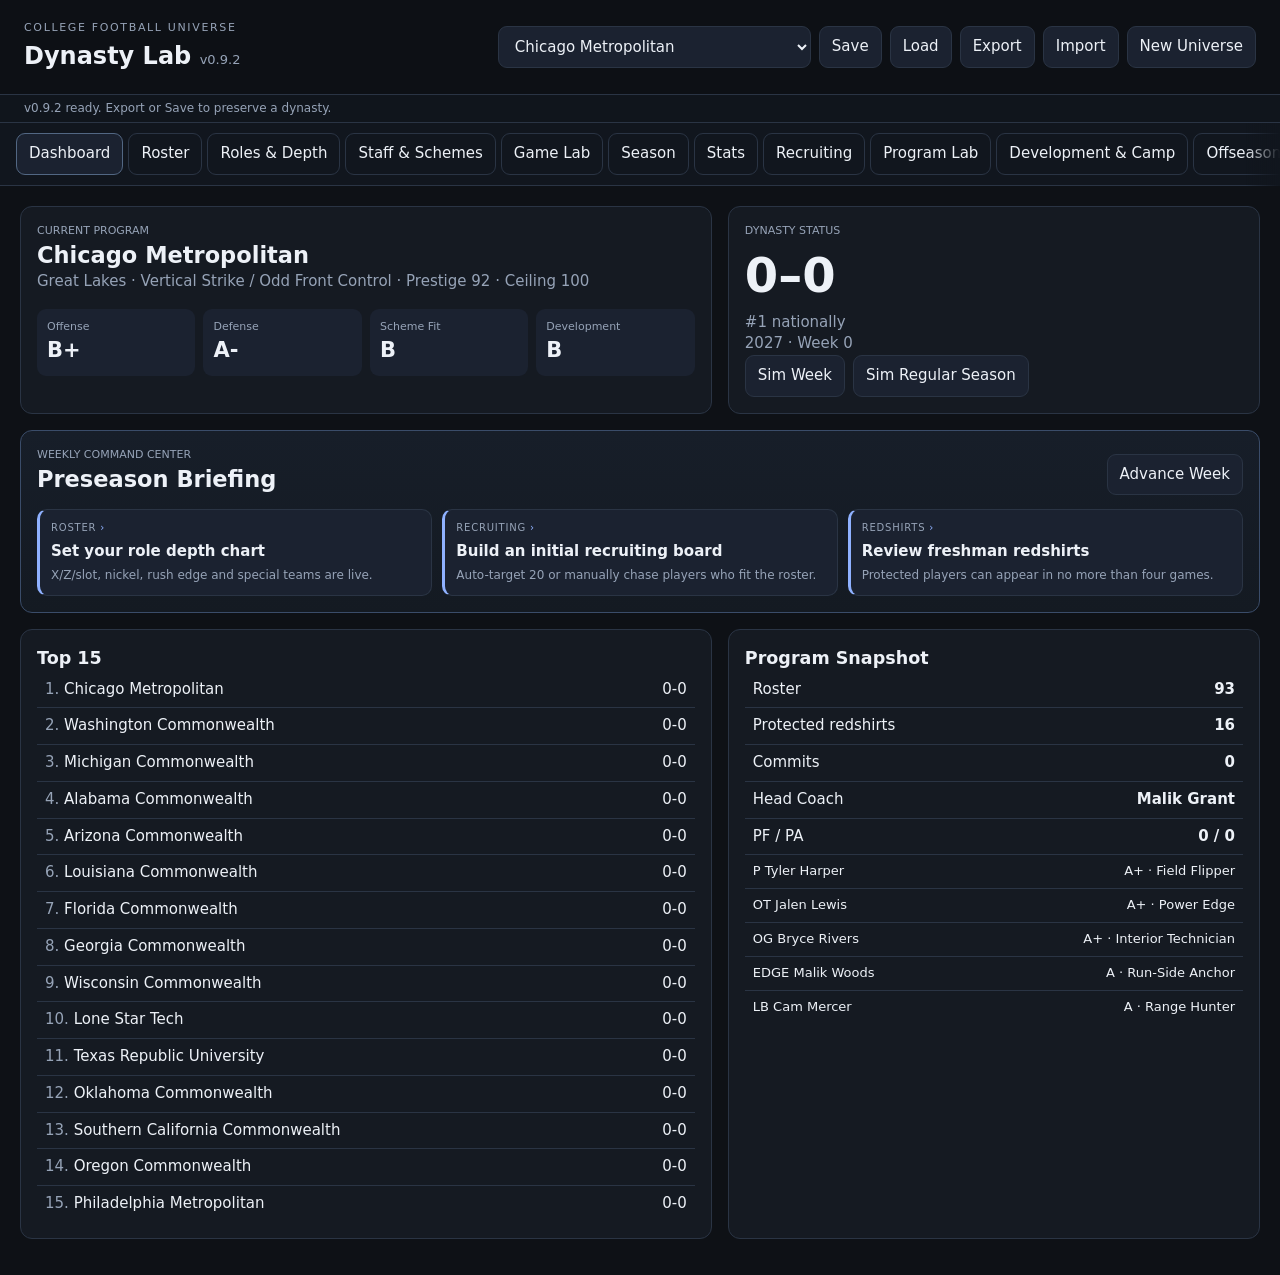
==== commit da32bfa1: "Serve Dynasty Lab v0.9.3 with player portraits Adds the procedurally generated player portraits: eve" ====
--- a/dynasty-lab/index.html
+++ b/dynasty-lab/index.html
@@ -1,4 +1,4 @@
-<!doctype html><html lang="en"><head><meta charset="utf-8"><meta name="viewport" content="width=device-width,initial-scale=1"><meta name="theme-color" content="#0e1116"><title>Dynasty Lab v0.9.2</title><style>
+<!doctype html><html lang="en"><head><meta charset="utf-8"><meta name="viewport" content="width=device-width,initial-scale=1"><meta name="theme-color" content="#0e1116"><title>Dynasty Lab v0.9.3</title><style>
 :root{
   --bg:#0e1116;--panel:#151a22;--panel2:#1b2230;--line:#2a3444;--text:#edf1f7;--muted:#96a3b7;
   --accent:#d6e2ff;--accent2:#8fb1ff;--good:#77d6a3;--warn:#f3ca78;--bad:#ef8f92;
@@ -80,6 +80,20 @@
 .tabs-shell::after{content:"";position:absolute;top:0;right:0;bottom:0;width:34px;pointer-events:none;background:linear-gradient(90deg,rgba(17,22,30,0),#11161e)}
 
 .game-dialog{width:min(1050px,96vw);max-width:96vw;box-sizing:border-box}.game-dialog .dialog-shell{min-width:0}.game-dialog h2{font-size:24px;overflow-wrap:anywhere}.game-dialog h3{margin:20px 0 10px}.game-dialog h4{margin:16px 0 8px}.game-table{max-width:100%;margin:10px 0}.game-table table{min-width:520px}.game-link{text-align:left;font-size:12px}.game-dialog .active{border-color:var(--good);color:var(--good)}#gameHistoryYear{margin:12px 0}@media(max-width:600px){.game-dialog .dialog-shell{padding:12px}.game-dialog h2{font-size:19px}.game-dialog .dialog-head{gap:8px}#gameTabs{gap:4px}#gameTabs button{padding:8px;font-size:12px}}
+
+/* v0.9.3 player portraits. Canvases are painted after markup lands, so they
+   need a reserved box to avoid reflowing the row on first paint. */
+.portrait{display:block;border-radius:8px;background:var(--panel2);flex:0 0 auto}
+.portrait-list{width:44px;height:44px}
+.portrait-profile{width:112px;height:112px;border-radius:12px}
+.player-cell{display:flex;align-items:center;gap:10px;min-width:0}
+.player-cell-text{min-width:0}
+.dialog-identity{display:flex;align-items:flex-start;gap:14px;min-width:0}
+.dialog-portrait{flex:0 0 auto}
+@media(max-width:700px){
+  .stacked-table .player-cell{align-items:center}
+  .portrait-profile{width:88px;height:88px}
+}
 </style></head><body>
 <div id="app">
   <header class="topbar">
@@ -325,7 +339,7 @@
 <dialog id="playerDialog" class="player-dialog">
   <form method="dialog" class="dialog-shell">
     <div class="dialog-head">
-      <div><div id="playerDialogKicker" class="eyebrow">PLAYER PROFILE</div><h2 id="playerDialogName">Player</h2><div id="playerDialogMeta" class="muted"></div></div>
+      <div class="dialog-identity"><div id="playerDialogPortrait" class="dialog-portrait"></div><div><div id="playerDialogKicker" class="eyebrow">PLAYER PROFILE</div><h2 id="playerDialogName">Player</h2><div id="playerDialogMeta" class="muted"></div></div></div>
       <button class="dialog-close" value="close" aria-label="Close player profile">Close</button>
     </div>
     <div id="playerDialogBody"></div>
@@ -350,7 +364,433 @@
   </div><div id="gameDialogBody"></div>
  </form>
 </dialog>
-<script>// Browser-only save layout. Portable JSON remains a complete, inlined dynasty.
+<script>/* Dynasty Portraits v1 FROZEN: pure identity/appearance derivation and Canvas 2D rendering. Incompatible visual changes require a new portrait version. */
+(function(root, factory) {
+  const api = factory();
+  if (typeof module === 'object' && module.exports) module.exports = api;
+  else root.DynastyPortraits = api;
+})(typeof window !== 'undefined' ? window : this, function() {
+  'use strict';
+  const VERSION = 1;
+  const VERSION_STATUS = 'frozen';
+  const V1_FREEZE_ID = '2026-09-03-body-qc-freeze';
+  const HAIR = ['Buzz cut','Crew cut','High fade','Side part','Swept back','Wavy crop','Short curls','Curly top','Afro','High top','Short twists','Short locs','Long locs','Braids','Cornrows','Mullet','Shag','Long waves','Bald','Mohawk','Flat top','Center part','Loose curls','Taper fade'];
+  const BEARDS = ['Clean shaven','Stubble','Mustache','Goatee','Chin beard','Short beard','Full beard'];
+  const SKIN = ['#f2c9a4','#e7b48d','#dca17a','#ca8a61','#b97850','#a96843','#945637','#80472e','#6b3928','#542d22'];
+  const HAIR_COLORS = ['#171a1c','#28211e','#402b20','#65412a','#936037','#b88b4e','#ddbd78','#853e28'];
+  const RARE_TRAITS = ['None','Eyebrow cut','Cheek scar','Widow’s peak','Prominent ears','Heavy brows','Sparse beard','Dense beard','Beauty mark'];
+  const BODY_ARCHETYPES = Object.freeze({
+    QB:Object.freeze({label:'Quarterback',shoulders:0,neck:0,pad:0,sleeve:0,trap:0,torso:0}),
+    RB:Object.freeze({label:'Running back',shoulders:4,neck:3,pad:2,sleeve:1,trap:2,torso:3}),
+    WR:Object.freeze({label:'Wide receiver',shoulders:-3,neck:-1,pad:-1,sleeve:-1,trap:-1,torso:-2}),
+    TE:Object.freeze({label:'Tight end',shoulders:4,neck:2,pad:2,sleeve:2,trap:3,torso:3}),
+    OL:Object.freeze({label:'Offensive line',shoulders:9,neck:6,pad:5,sleeve:4,trap:5,torso:7}),
+    EDGE:Object.freeze({label:'Edge',shoulders:5,neck:3,pad:3,sleeve:2,trap:3,torso:4}),
+    DT:Object.freeze({label:'Defensive tackle',shoulders:9,neck:6,pad:5,sleeve:4,trap:5,torso:6}),
+    LB:Object.freeze({label:'Linebacker',shoulders:4,neck:3,pad:2,sleeve:2,trap:3,torso:3}),
+    CB:Object.freeze({label:'Cornerback',shoulders:-4,neck:-1,pad:-1,sleeve:-1,trap:-2,torso:-3}),
+    S:Object.freeze({label:'Safety',shoulders:-1,neck:0,pad:0,sleeve:0,trap:0,torso:-1}),
+    ATH:Object.freeze({label:'Athlete',shoulders:0,neck:0,pad:0,sleeve:0,trap:0,torso:0})
+  });
+
+  const CAREER_HAIR_GROW = Object.freeze([
+    [1,2,23],[2,3,5,23],[7,23],[4,21],[17,21],[6,16],[7,22],[8,22],[8],[8],[11,14],[12],[12],[12,13],[13],[16],[17],[17],[0],[19],[9],[17],[8,16],[1,2,6]
+  ]);
+  const CAREER_HAIR_TRIM = Object.freeze([
+    [18,0],[0,23],[0,1,23],[1,2],[3],[2,23],[2,23],[6,2],[7,6],[2,20],[2,23],[10],[11,13],[14,10],[2,10],[5,1],[5,3],[5,4,16],[18],[2,0],[1,2],[3,4],[7,6],[0,1]
+  ]);
+  const CAREER_HAIR_RESTYLE = Object.freeze([
+    [0,1,2,23],[0,1,2,3,23],[0,1,2,7,19,20,23],[1,3,4,5,21],[3,4,16,17,21],[3,5,6,16,17,22],[2,6,7,22,23],[2,6,7,8,9,22],[6,7,8,9,22],[2,7,8,9,20],[10,11,13,14],[10,11,12,13,14],[11,12,13],[10,11,12,13,14],[2,10,11,13,14],[1,5,15,16],[3,5,15,16,17,21],[4,5,16,17,21],[18,0,1],[0,2,19,20],[1,2,9,19,20],[3,4,16,17,21],[6,7,8,16,22],[0,1,2,6,23]
+  ]);
+  function deriveCareerGrooming(seed, baseHair, adultBeard, options={}) {
+    const stages=6,hairLock=Number.isInteger(options.hair),beardLock=Number.isInteger(options.beard),enabled=options.enabled!==false;
+    const hairBase=Math.round(number(hairLock?options.hair:baseHair,0,0,HAIR.length-1));
+    const beardAdult=Math.round(number(beardLock?options.beard:adultBeard,0,0,BEARDS.length-1));
+    if(!enabled)return Object.freeze(Array.from({length:stages},()=>Object.freeze({hair:hairBase,beard:beardAdult})));
+    const r=rng(seed,'career-grooming-v2'),hair=Array(stages).fill(hairBase),beard=Array(stages).fill(0);
+    if(hairLock){hair.fill(hairBase);}else{
+      const temperament=r(),maxChanges=temperament<.2?0:temperament<.72?1:temperament<.94?2:3;
+      const baseChance=temperament<.2?0:temperament<.72?.27:temperament<.94?.39:.5;
+      let current=hairBase,changes=0,lastChange=-2;
+      for(let stage=1;stage<stages;stage++){
+        const seniorBoost=stage===4?.06:stage===5?.12:0;
+        const canChange=changes<maxChanges&&stage-lastChange>1;
+        if(canChange&&r()<baseChance+seniorBoost){
+          const mode=r(),pool=(mode<.42?CAREER_HAIR_GROW[current]:mode<.72?CAREER_HAIR_TRIM[current]:CAREER_HAIR_RESTYLE[current])||[current];
+          const candidates=pool.filter(v=>v!==current);
+          if(candidates.length){current=candidates[Math.floor(r()*candidates.length)];changes++;lastChange=stage;}
+        }
+        hair[stage]=current;
+      }
+    }
+    if(beardLock){beard.fill(beardAdult);}else{
+      const maturity=number(options.maturity,.5,0,1),target=beardAdult;
+      let onset=target===0?99:target===1?2:2+Math.floor(r()*2);
+      if(maturity>.72)onset=Math.max(1,onset-1);else if(maturity<.25)onset=Math.min(4,onset+1);
+      for(let stage=0;stage<stages;stage++){
+        if(stage<onset)beard[stage]=0;
+        else if(target===0)beard[stage]=0;
+        else if(target===1)beard[stage]=1;
+        else if(target===2)beard[stage]=stage===onset?1:2;
+        else if(target===3)beard[stage]=stage===onset?1:3;
+        else if(target===4)beard[stage]=stage===onset?1:4;
+        else if(target===5)beard[stage]=stage===onset?1:5;
+        else beard[stage]=stage===onset?1:stage===onset+1?5:6;
+      }
+      // A rare late-career shave/regrow gives believable change without constantly rerolling facial hair.
+      if(target>=2&&r()<.14){const shaveStage=4+Math.floor(r()*2);beard[shaveStage]=r()<.55?0:1;}
+    }
+    return Object.freeze(hair.map((h,i)=>Object.freeze({hair:h,beard:beard[i]})));
+  }
+  const clamp = (n,a,b) => Math.min(b,Math.max(a,n));
+  const number = (n,f,a,b) => clamp(n === null || n === '' || !Number.isFinite(Number(n)) ? f : Number(n),a,b);
+  function hash(value) { let h=2166136261; for(const ch of String(value)){h ^= ch.charCodeAt(0);h=Math.imul(h,16777619);}return h>>>0; }
+  function rng(seed, name) {let a=hash(`${VERSION}:${seed}:${name}`);return function(){a=(a+0x6d2b79f5)|0;let t=Math.imul(a^(a>>>15),1|a);t^=t+Math.imul(t^(t>>>7),61|t);return ((t^(t>>>14))>>>0)/4294967296;};}
+  function deriveIdentity(seed, version=VERSION) {
+    if(version!==VERSION) throw new RangeError('Unsupported portrait version');
+    const face=rng(seed,'face'),hair=rng(seed,'hair'),color=rng(seed,'color'),extra=rng(seed,'extras'),accessoryDetail=rng(seed,'accessory-detail'),rare=rng(seed,'rare-traits-v1');
+    // Keep the original extras stream call order stable; accessory and rare-trait variants live in their own streams.
+    const eyeBlack=extra()<.16,freckles=extra()<.15,headband=extra()<.06;
+    const eyeBlackStyle=eyeBlack?1+Math.floor(accessoryDetail()*3):0;
+    const headbandStyle=headband?1+Math.floor(accessoryDetail()*2):0;
+    const earringStyle=accessoryDetail()<.075?1+Math.floor(accessoryDetail()*3):0;
+    const earringTone=Math.floor(accessoryDetail()*2),headbandTone=Math.floor(accessoryDetail()*3);
+    // Each distinctive trait is intentionally uncommon. Multiple traits are possible, but naturally rare.
+    const beardRoll=rare(),rareTraits=Object.freeze({
+      eyebrowCut:rare()<.025,scar:rare()<.015,widowPeak:rare()<.035,prominentEars:rare()<.025,heavyBrows:rare()<.035,
+      beardDensity:beardRoll<.02?.68:beardRoll>.98?1.2:1,beautyMark:rare()<.015,side:rare()<.5?-1:1
+    });
+    return Object.freeze({seed:String(seed),version,shape:Math.floor(face()*6),width:38+face()*9,jaw:25+face()*13,length:64+face()*12,chin:12+face()*11,eyes:13+face()*6,eyeSize:3+face()*2,brow:2+face()*3,nose:4+face()*4,mouth:10+face()*8,ear:5+face()*3,skin:Math.floor(color()*10),hairColor:Math.floor(color()*8),hair:Math.floor(hair()*HAIR.length),beard:Math.floor(hair()*BEARDS.length),maturity:hair(),eyeColor:Math.floor(color()*4),eyeBlack,eyeBlackStyle,freckles,headband,headbandStyle,earringStyle,earringTone,headbandTone,rareTraits});
+  }
+  function deriveAppearance(identity, player={}, school={}, options={}) {
+    const o=options.overrides||{};
+    const age=number(player.age,18+number(player.eligibilityUsed,0,0,6),16,40);
+    const height=number(player.height,74,62,86),weight=number(player.weight,215,140,400);
+    const mass=clamp((weight-175)/175,0,1.25),mature=clamp((age-18)/5,0,1);
+    const position=String(player.pos||player.position||'ATH').toUpperCase();
+    const body=BODY_ARCHETYPES[position]||BODY_ARCHETYPES.ATH;
+    const validColor=(v,f)=>/^#[\da-f]{6}$/i.test(v||'')?v:f;
+    const noneRare=()=>({eyebrowCut:false,scar:false,widowPeak:false,prominentEars:false,heavyBrows:false,beardDensity:1,beautyMark:false,side:identity.rareTraits.side||-1});
+    const forcedRare=Math.round(number(o.rareTraitStyle,-1,-1,RARE_TRAITS.length-1));
+    let rareTraits=o.rareTraits===false?noneRare():{...identity.rareTraits};
+    if(forcedRare>=0){rareTraits=noneRare();if(forcedRare===1)rareTraits.eyebrowCut=true;else if(forcedRare===2)rareTraits.scar=true;else if(forcedRare===3)rareTraits.widowPeak=true;else if(forcedRare===4)rareTraits.prominentEars=true;else if(forcedRare===5)rareTraits.heavyBrows=true;else if(forcedRare===6)rareTraits.beardDensity=.68;else if(forcedRare===7)rareTraits.beardDensity=1.2;else if(forcedRare===8)rareTraits.beautyMark=true;}
+    rareTraits=Object.freeze(rareTraits);
+    return Object.freeze({identity,age,height,weight,mass,mature,position,
+      skin:Math.round(number(o.skin,identity.skin,0,9)),hair:Math.round(number(o.hair,identity.hair,0,HAIR.length-1)),
+      beard:Math.round(number(o.beard,age<19&&identity.maturity>.35?0:identity.beard,0,BEARDS.length-1)),
+      hairColor:Math.round(number(o.hairColor,identity.hairColor,0,7)),
+      eyeBlackStyle:o.accessories===false?0:Math.round(number(o.eyeBlackStyle,identity.eyeBlackStyle||0,0,3)),
+      headbandStyle:o.accessories===false?0:Math.round(number(o.headbandStyle,identity.headbandStyle||0,0,2)),
+      earringStyle:o.accessories===false?0:Math.round(number(o.earringStyle,identity.earringStyle||0,0,3)),
+      earringTone:identity.earringTone||0,headbandTone:identity.headbandTone||0,freckles:identity.freckles,rareTraits,
+      neck:13+mass*9+mature*2+body.neck*.28,shoulders:76+mass*30+(height-74)*.7+body.shoulders,padRise:3+mass*3+body.pad*.5,sleeveDrop:8+mass*4+body.sleeve*.5,trapRise:body.trap,torsoWidth:40+mass*2.5+body.torso,
+      primary:validColor(school.primary,'#174d46'),secondary:validColor(school.secondary,'#ecb45b'),
+      number:String(Math.round(number(player.jerseyNumber,12,0,99))),neutral:!!options.neutral,
+      background:validColor(options.background,'#263b42')});
+  }
+  function shade(hex,n){return '#'+hex.slice(1).match(/../g).map(v=>clamp(parseInt(v,16)+n,0,255).toString(16).padStart(2,'0')).join('');}
+  // Serializable drawing commands provide stable golden tests independent of browser antialiasing.
+  function drawingCommands(a) {
+    const out=[],poly=(points,color)=>out.push(['poly',points,color]),ellipse=(x,y,rx,ry,color)=>out.push(['ellipse',x,y,rx,ry,color]);
+    const rect=(x,y,w,h,c)=>poly([[x,y],[x+w,y],[x+w,y+h],[x,y+h]],c);
+    const f=a.identity,skin=SKIN[a.skin],light=shade(skin,19),shadow=shade(skin,-27),deep=shade(skin,-49),hair=HAIR_COLORS[a.hairColor],hi=shade(hair,[5,6].includes(a.hairColor)?8:17);
+    const cx=128,top=49,shapeWidth=[0,3,5,-3,2,-2][f.shape],shapeLength=[0,-6,-2,8,3,6][f.shape];
+    const matureJaw=a.mature*1.9,matureChin=a.mature*.8;
+    const bottom=top+f.length+19+shapeLength,w=f.width+shapeWidth+(a.mass*3),jaw=f.jaw+[3,7,-2,-3,1,-5][f.shape]+(a.mass*3)+matureJaw,chin=f.chin+[5,6,-2,-1,1,-3][f.shape]+matureChin;
+    const yEye=84+(f.length-64)*.25,yNose=yEye+20,yMouth=Math.min(yNose+15,bottom-13);
+    const p=(x,y)=>[cx+x,y];
+    // Fine facial rendering variation lives in its own stream so the stored identity fields remain stable.
+    const faceDetail=rng(f.seed,'face-art');
+    const eyeSlant=(faceDetail()-.5)*2.8,baseEyeOpen=3.8+faceDetail()*1.6,eyeOpen=Math.max(3.25,baseEyeOpen-a.mature*.35),browTilt=(faceDetail()-.5)*3.6,browArch=faceDetail()*2.6;
+    const browThick=2+faceDetail()*1.35,noseBridge=3.2+faceDetail()*3,noseTip=(faceDetail()-.5)*2.7,noseDrop=(faceDetail()-.5)*3.2,mouthCurve=(faceDetail()-.5)*2.6,lipFull=1.2+faceDetail()*1.9,faceAsym=(faceDetail()-.5)*1.5;
+    const cheekSet=(faceDetail()-.5)*5.5,cheekDepth=3+faceDetail()*6,templeDepth=1+faceDetail()*4,browSet=(faceDetail()-.5)*2.6,mouthBias=(faceDetail()-.5)*2.2,philtrum=1.2+faceDetail()*2.4;
+    // Expression geometry is rendering-only: it gives each stable identity a more readable resting face without adding mutable player state.
+    const eyeStyle=Math.floor(faceDetail()*4),eyeLift=(faceDetail()-.5)*1.3,gazeX=(faceDetail()-.5)*1.25,gazeY=(faceDetail()-.5)*.7,browLift=(faceDetail()-.5)*2.4;
+    const mouthMood=(faceDetail()-.5)*3.6,mouthTilt=(faceDetail()-.5)*1.5,mouthScale=.88+faceDetail()*.2,upperLip=.8+faceDetail()*1.2,lowerLip=1.2+faceDetail()*1.8;
+    const rt=a.rareTraits||{eyebrowCut:false,scar:false,widowPeak:false,prominentEars:false,heavyBrows:false,beardDensity:1,beautyMark:false,side:-1};
+    rect(0,0,256,256,a.background);
+    poly([[0,0],[201,0],[62,256],[0,256]],shade(a.background,5));
+    ellipse(128,224,106,20,shade(a.background,-9));
+    const jersey=a.neutral?'#495862':a.primary,trim=a.neutral?'#a7b7bc':a.secondary,s=a.shoulders,n=a.neck,pad=a.padRise,sleeve=a.sleeveDrop,trap=a.trapRise||0,torso=a.torsoWidth||40,trapY=160-trap;
+    // Layered shoulder pads and sleeves give the uniform a football silhouette instead of a generic shirt shape.
+    poly([p(-s,181-pad),p(-s-12,256),p(s+12,256),p(s,181-pad),p(44,trapY),p(-44,trapY)],shade(jersey,-19));
+    poly([p(-s,181-pad),p(-58,167-pad*.35),p(-39,171),p(-27,202),p(-37,256),p(-s-12,256)],shade(jersey,13));
+    poly([p(58,167-pad*.35),p(s,181-pad),p(s+12,256),p(41,256),p(30,203),p(39,171)],shade(jersey,-7));
+    poly([p(-torso,171-trap*.16),p(0,182-trap*.08),p(torso,171-trap*.16),p(torso+3,256),p(-torso-1,256)],jersey);
+    // Sleeve caps, cuffs and pad highlights stay readable at 48-64 px.
+    poly([p(-s,187-pad),p(-59,171-pad*.2),p(-51,180),p(-s-2,198+sleeve*.12)],trim);
+    poly([p(59,171-pad*.2),p(s,187-pad),p(s+2,198+sleeve*.12),p(51,180)],trim);
+    poly([p(-s-1,193),p(-62,181),p(-59,188+sleeve),p(-s-5,204+sleeve*.45)],shade(jersey,-31));
+    poly([p(62,181),p(s+1,193),p(s+5,204+sleeve*.45),p(59,188+sleeve)],shade(jersey,-25));
+    poly([p(-s+8,180-pad),p(-57,170-pad*.25),p(-45,174),p(-61,183)],shade(jersey,22));
+    poly([p(57,170-pad*.25),p(s-8,180-pad),p(61,183),p(45,174)],shade(jersey,3));
+    poly([p(-n,120),p(n,120),p(n+3,165),p(29,172),p(0,193),p(-29,172),p(-n-3,165)],skin);
+    poly([p(0,130),p(n,122),p(n+3,165),p(29,172),p(0,185)],shadow);
+    poly([p(-n,132),p(n,133),p(n,146),p(0,155),p(-n,148)],deep);
+    // Rib-knit collar with a darker inner V gives the neckline more depth.
+    poly([p(-36,168),p(-25,167),p(0,185),p(25,167),p(36,168),p(0,202)],trim);
+    poly([p(-25,170),p(0,188),p(25,170),p(0,197)],shade(jersey,-37));
+    poly([p(-21,173),p(0,189),p(21,173),p(0,194)],shade(trim,-18));
+    // Chest planes/folds keep large uniforms from reading as a flat color block.
+    poly([p(-torso+1,197-trap*.1),p(-11,207),p(-17,256),p(-torso+4,256)],shade(jersey,7));
+    poly([p(torso-1,197-trap*.1),p(13,207),p(19,256),p(torso+1,256)],shade(jersey,-12));
+    poly([p(-8,202),p(0,207),p(8,202),p(4,256),p(-4,256)],shade(jersey,-5));
+    // Small procedural block numerals, with a dark underlay for cleaner thumbnail readability.
+    const digits=['111101101101111','010110010010111','111001111100111','111001111001111','101101111001001','111100111001111','111100111101111','111001001001001','111101111101111','111101111001111'];
+    const digitStep=5,digitSpan=20,start=128-(a.number.length*digitSpan-3)/2;
+    a.number.split('').forEach((d,i)=>digits[Number(d)].split('').forEach((bit,j)=>{if(bit==='1'){const x=start+i*digitSpan+(j%3)*digitStep,y=212+Math.floor(j/3)*digitStep;rect(x-.8,y-.8,5.8,5.8,shade(jersey,-42));rect(x,y,4.2,4.2,trim);}}));
+    // Long styles build their rear silhouette before the face so features stay readable.
+    if([12,15,16,17,21].includes(a.hair)){
+      const back=rng(f.seed,'hair-back-detail');
+      if(a.hair===12){
+        for(const side of [-1,1])for(let k=0;k<4;k++){
+          const x=side*(w+2+k*3),drop=132+k*8+back()*16,bend=side*(3+back()*5);
+          poly([p(x-side*6,60+k*2),p(x,57+k*2),p(x+bend,drop),p(x+bend-side*5,drop+13),p(x-side*5,92)],k%3?hair:hi);
+        }
+      }else if(a.hair===15){
+        poly([p(-w+5,58),p(w-5,57),p(w+8,104),p(w+11,151),p(w-2,169),p(w-10,121),p(-w+10,121),p(-w+2,169),p(-w-11,151),p(-w-8,105)],hair);
+        poly([p(-w-5,91),p(-w+3,98),p(-w+1,154),p(-w-6,163)],hi);poly([p(w+4,92),p(w-2,99),p(w-1,154),p(w+6,162)],shade(hair,7));
+      }else if(a.hair===16){
+        poly([p(-w-3,55),p(w+3,54),p(w+11,102),p(w+7,148),p(w-3,161),p(w-12,123),p(-w+11,127),p(-w+2,162),p(-w-8,145),p(-w-11,96)],hair);
+        for(let k=0;k<3;k++){poly([p(-w-4+k*5,87),p(-w-8+k*4,125),p(-w-2+k*3,151)],k%2?hi:hair);poly([p(w+3-k*5,88),p(w+8-k*4,125),p(w+2-k*3,149)],k%2?shade(hair,8):hair);}
+      }else if(a.hair===17){
+        poly([p(-w-4,53),p(w+4,52),p(w+12,98),p(w+10,151),p(w-1,169),p(w-10,126),p(-w+10,126),p(-w+1,169),p(-w-10,151),p(-w-12,99)],hair);
+        for(let k=0;k<3;k++){const y=92+k*18;poly([p(-w-6,y),p(-w+2,y+7),p(-w-3,y+17),p(-w-9,y+10)],hi);poly([p(w+6,y),p(w-2,y+7),p(w+3,y+17),p(w+9,y+10)],shade(hair,8));}
+      }else{
+        poly([p(-w-5,55),p(-4,42),p(0,49),p(4,42),p(w+5,55),p(w+10,107),p(w+6,153),p(w-2,166),p(w-10,119),p(-w+10,119),p(-w+2,166),p(-w-6,153),p(-w-10,107)],hair);
+        poly([p(-w-5,84),p(-w+4,91),p(-w+1,151),p(-w-5,160)],hi);poly([p(w+5,84),p(w-4,91),p(w-1,151),p(w+5,160)],shade(hair,8));
+      }
+    }
+    const earBoost=rt.prominentEars?3.2:0;
+    for(const side of [-1,1]){poly([p(side*(w-2),80),p(side*(w+f.ear+earBoost),78),p(side*(w+f.ear+2+earBoost),88),p(side*(w+4+earBoost*.35),105),p(side*(w-1),107)],side<0?skin:shadow);poly([p(side*(w+1),86),p(side*(w+4+earBoost*.45),85),p(side*(w+3+earBoost*.35),98)],deep);}
+    const temple=f.shape===1?3:0,cheek=f.shape===2?5:0;
+    const outline=[p(-w+10,top),p(w-10,top),p(w,top+15),p(w-temple,101),p(jaw+cheek,bottom-13),p(chin,bottom),p(-chin,bottom),p(-jaw-cheek,bottom-13),p(-w+temple,101),p(-w,top+15)];
+    poly(outline,skin);
+    poly([p(-w+10,top),p(-9,top+2),p(-18,yEye-7),p(-w+3,yEye+2),p(-w,top+15)],light);
+    poly([p(w-10,top),p(w,top+15),p(w-temple,101),p(jaw+cheek,bottom-13),p(chin,bottom),p(7,bottom-1),p(18,104),p(20,top+12)],shadow);
+    // Seeded forehead/temple planes make otherwise similar head outlines read differently at 48-64 px.
+    poly([p(-w+8,top+5),p(-15,top+3),p(-22,yEye-11+browSet),p(-w+4,90)],shade(skin,Math.round(5-templeDepth)));
+    poly([p(w-8,top+5),p(15,top+4),p(24,yEye-10-browSet*.4),p(w-3,92)],shade(skin,Math.round(-12-templeDepth)));
+    poly([p(-w+2,101),p(-20,107+cheekSet*.2),p(-14,117),p(-jaw,bottom-13)],shade(skin,-9));
+    poly([p(-chin,bottom),p(chin,bottom),p(jaw,bottom-13),p(9,bottom-8),p(-10,bottom-8),p(-jaw,bottom-13)],shade(skin,-16-Math.round(a.mature*4)));
+    // Cheek planes add structure without changing permanent identity fields.
+    poly([p(-w+4,99+cheekSet*.25),p(-24,103+cheekSet),p(-13,114+cheekSet*.35),p(-jaw+4,bottom-16),p(-18,bottom-22)],shade(skin,Math.round(7-cheekDepth*.35)));
+    poly([p(w-4,99-cheekSet*.18),p(25,103-cheekSet*.55),p(14,115-cheekSet*.2),p(jaw-4,bottom-16),p(19,bottom-22)],shade(skin,Math.round(-10-cheekDepth*.65)));
+    if(a.mature>.15){
+      const ageShade=shade(skin,-18-Math.round(a.mature*9));
+      poly([p(-25,yEye+7),p(-11,yEye+9),p(-15,yEye+11+a.mature*2),p(-27,yEye+9)],ageShade);
+      poly([p(11,yEye+9),p(25,yEye+7),p(27,yEye+9),p(15,yEye+11+a.mature*2)],ageShade);
+      poly([p(-f.nose-5,yNose+8),p(-f.mouth-3,yMouth-5),p(-f.mouth+1,yMouth-3)],shade(skin,-12-Math.round(a.mature*7)));
+      poly([p(f.nose+5,yNose+8),p(f.mouth+3,yMouth-5),p(f.mouth-1,yMouth-3)],shade(skin,-18-Math.round(a.mature*7)));
+    }
+    for(const side of [-1,1]){
+      const x=side*f.eyes,offset=side<0?-faceAsym:faceAsym*.45,y=yEye+offset+eyeLift,slant=side*eyeSlant;
+      const eyeScale=[1.08,.76,.91,1.18][eyeStyle],localOpen=Math.max(2.6,eyeOpen*eyeScale),eyeInset=[0,.8,.35,-.25][eyeStyle],outerBias=[0,.2,-1.0,.65][eyeStyle]*side;
+      poly([p(x-8+eyeInset,y-3-slant*.25),p(x+7-eyeInset,y-3+slant*.25+outerBias*.18),p(x+8-eyeInset,y+3.6+slant*.18+outerBias*.25),p(x-7+eyeInset,y+3.7-slant*.18)],shade(skin,-18));
+      poly([p(x-6.8+eyeInset,y-1.15-slant*.18),p(x+6.4-eyeInset,y-1.25+slant*.18+outerBias*.12),p(x+5.45-eyeInset,y+localOpen+outerBias*.22),p(x-5.75+eyeInset,y+localOpen)],'#d9d2bd');
+      const iris=['#3b3026','#4e5042','#55606a','#6b4c2f'][f.eyeColor],irisY=y+1.05+gazeY,irisX=x+gazeX;
+      ellipse(cx+irisX,irisY,f.eyeSize*.61,Math.max(1.65,localOpen*.43),iris);ellipse(cx+irisX,irisY+.15,1.12,Math.max(1.45,localOpen*.34),'#202429');ellipse(cx+irisX-.6,irisY-1.05,.62,.62,'#eee6d5');
+      poly([p(x-7.1+eyeInset,y-1.3-slant*.15),p(x+6.5-eyeInset,y-1.5+slant*.15+outerBias*.1),p(x+5.7-eyeInset,y-.3+slant*.1),p(x-6+eyeInset,y-.15-slant*.1)],deep);
+      if(eyeStyle===2)poly([p(x-7,y-2.7),p(x+6,y-3.1+outerBias*.1),p(x+4.8,y-.9),p(x-5.5,y-.65)],shade(skin,-10));
+      const browY=y-8-browArch*.45+browSet*.25+browLift-a.mature*.45,browSlope=side*browTilt,effectiveBrowThick=browThick+(rt.heavyBrows?1.6:0);
+      poly([p(x-8,browY-browSlope*.35),p(x+6,browY-1+browSlope*.35),p(x+8,browY+effectiveBrowThick+browSlope*.3),p(x-7,browY+effectiveBrowThick-browSlope*.3)],hair);
+      if(rt.eyebrowCut&&side===rt.side){const cutX=x+side*4.2,cutTone=side<0?shade(skin,1):shade(skin,-15);poly([p(cutX-1.2,browY-1.2),p(cutX+.4,browY-1),p(cutX+1.8,browY+effectiveBrowThick+1.2),p(cutX+.1,browY+effectiveBrowThick+1.4)],cutTone);}
+      if(a.eyeBlackStyle===1){
+        poly([p(x-7,y+7.2),p(x+7,y+6.8),p(x+6.2,y+10.1),p(x-6.3,y+10.6)],'#252a2b');
+      }else if(a.eyeBlackStyle===2){
+        poly([p(x-7,y+7.1),p(x+6.5,y+6.7),p(x+6,y+8.8),p(x-6.5,y+9.2)],'#252a2b');
+        poly([p(x-5.5,y+10),p(x+5.3,y+9.7),p(x+4.8,y+11.7),p(x-5,y+12)],'#252a2b');
+      }else if(a.eyeBlackStyle===3){
+        ellipse(cx+x-.6,y+9.3,7.1,3.05,'#252a2b');
+        ellipse(cx+x+3.9*side,y+10.2,3.1,2.25,shade('#252a2b',7));
+      }
+      if(a.freckles)for(let k=0;k<4;k++)ellipse(cx+x-6+k*4,y+11+(k%2)*2.5,.75,.65,deep);
+    }
+    if(rt.scar){const side=rt.side||-1,x=side*(f.eyes+10),y=yEye+14,scarTone=side<0?shade(skin,-24):shade(skin,-34);poly([p(x-1.1,y-3.5),p(x+.2,y-4),p(x+4.3*side,y+4.2),p(x+3.1*side,y+4.8)],scarTone);}
+    if(rt.beautyMark){const side=rt.side||-1;ellipse(cx+side*(f.eyes+9),yEye+17,1.05,1.05,shade(skin,-58));}
+    // A bridge, tip and nostrils make nose-width/length changes much easier to read at roster size.
+    const noseY=yNose+noseDrop;
+    poly([p(-noseBridge*.35,yEye+3),p(1,yEye+1),p(f.nose*.5,noseY-4),p(1+noseTip,noseY+2),p(-f.nose*.35,noseY-1)],shade(skin,12));
+    poly([p(1,yEye+2),p(noseBridge*.55,yEye+5),p(f.nose+2,noseY),p(2+noseTip,noseY+4)],shadow);
+    poly([p(-f.nose,noseY+1),p(-2+noseTip*.2,noseY+4),p(4+noseTip*.3,noseY+4),p(f.nose+2,noseY)],deep);
+    ellipse(cx-f.nose*.55,noseY+2.8,1.45,.9,shade(skin,-58));ellipse(cx+f.nose*.65,noseY+2.7,1.35,.85,shade(skin,-58));
+    const beard=shade(hair,5),beardDeep=shade(hair,-13),beardHi=shade(hair,18),beardDetail=rng(f.seed,'beard-detail');
+    const baseBeardDensity=.72+a.mature*.28,beardTrait=rt.beardDensity||1,beardDensity=clamp(baseBeardDensity*beardTrait,.42,1.35);
+    if(a.beard===1){
+      // Stubble is texture rather than a solid painted jaw mask.
+      poly([p(-jaw-1,yMouth+1),p(-7,yMouth+8),p(0,bottom-1),p(7,yMouth+8),p(jaw+1,yMouth+1),p(jaw-2,bottom-10),p(chin,bottom),p(-chin,bottom),p(-jaw+2,bottom-10)],shade(skin,-11-Math.round(a.mature*4)));
+      const stubbleCount=beardTrait<.9?12:beardTrait>1.1?24:18;for(let k=0;k<stubbleCount;k++){const side=k%2?-1:1,x=side*(5+beardDetail()*(jaw-5)),y=yMouth+6+beardDetail()*Math.max(8,bottom-yMouth-10);ellipse(cx+x,y,.48+.28*beardDensity,.55+.3*beardDensity,k%4?beardDeep:beard);}
+    }
+    if(a.beard===5||a.beard===6){
+      const full=a.beard===6,densityShift=beardTrait<.9?8:beardTrait>1.1?-4:0,cheekY=(full?105:111)+densityShift,drop=(full?10:3)+(beardTrait<.9?-3:beardTrait>1.1?3:0);
+      poly([p(-w+5,cheekY),p(-jaw+1,118),p(-f.mouth-1,yMouth+2),p(-5,yMouth+8),p(0,yMouth+10),p(5,yMouth+8),p(f.mouth+1,yMouth+2),p(jaw-1,118),p(w-5,cheekY),p(jaw+3,bottom-8),p(chin,bottom+drop),p(0,bottom+drop+3),p(-chin,bottom+drop),p(-jaw-3,bottom-8)],beard);
+      poly([p(-jaw+2,121),p(-13,bottom-8),p(-chin+2,bottom+drop-1),p(-jaw+5,bottom-9)],beardHi);
+      poly([p(jaw-2,120),p(15,bottom-7),p(chin-2,bottom+drop-1),p(jaw-5,bottom-8)],beardDeep);
+      for(let k=0;k<(full?12:7);k++){const side=k%2?-1:1,x=side*(9+beardDetail()*Math.max(9,jaw-10)),y=116+beardDetail()*Math.max(8,bottom-120);poly([p(x-1.2,y),p(x+1.5,y+2),p(x+.4,y+6),p(x-1.7,y+3)],k%3?beardDeep:beardHi);}
+    }
+    if(a.beard===4){
+      // Chin beard leaves the cheeks and upper lip clean.
+      poly([p(-9,yMouth+7),p(-5,yMouth+11),p(-8,bottom-5),p(0,bottom+5+a.mature*3),p(8,bottom-5),p(5,yMouth+11),p(9,yMouth+7)],beard);
+      poly([p(-2,yMouth+10),p(3,yMouth+11),p(2,bottom+1),p(-1,bottom+3)],beardHi);
+    }
+    if(a.beard===3){
+      // Goatee combines a separated mustache with a tapered center chin patch.
+      poly([p(-11,yMouth-5),p(-3,yMouth-7),p(-1,yMouth-4),p(-4,yMouth),p(-12,yMouth-1)],beard);
+      poly([p(1,yMouth-4),p(3,yMouth-7),p(11,yMouth-5),p(12,yMouth-1),p(4,yMouth)],beardDeep);
+      poly([p(-8,yMouth+7),p(8,yMouth+7),p(7,bottom-5),p(0,bottom+2),p(-7,bottom-5)],beard);
+      poly([p(-2,yMouth+10),p(3,yMouth+10),p(2,bottom-2),p(-1,bottom)],beardHi);
+    }
+    if(a.beard===2){
+      // Two-lobed mustache with seed-controlled width and center gap.
+      const moustacheWidth=Math.max(9.5,f.mouth*(.7+beardDetail()*.18)),stacheDrop=3+beardDetail()*2;
+      poly([p(-moustacheWidth,yMouth-5),p(-4,yMouth-7),p(-1.3,yMouth-4),p(-3,yMouth-1),p(-moustacheWidth+1,yMouth+stacheDrop)],beard);
+      poly([p(1.3,yMouth-4),p(4,yMouth-7),p(moustacheWidth,yMouth-5),p(moustacheWidth-1,yMouth+stacheDrop),p(3,yMouth-1)],beardDeep);
+    }
+    if(a.beard>=5){
+      poly([p(-f.mouth*.9,yMouth-5),p(-4,yMouth-7),p(-1.2,yMouth-4),p(-3,yMouth),p(-f.mouth*.88,yMouth+1)],beardDeep);
+      poly([p(1.2,yMouth-4),p(4,yMouth-7),p(f.mouth*.9,yMouth-5),p(f.mouth*.88,yMouth+1),p(3,yMouth)],beard);
+    }
+    const mouthY=yMouth+mouthCurve*.35+mouthBias*.18,mouthHalf=f.mouth*.72*mouthScale,leftCorner=mouthY+mouthMood+mouthTilt,rightCorner=mouthY+mouthMood-mouthTilt,centerY=mouthY-mouthMood*.42;
+    poly([p(-mouthHalf,leftCorner),p(-3,centerY-upperLip),p(0,centerY-.2),p(3,centerY-upperLip),p(mouthHalf,rightCorner),p(4,centerY+1.45),p(-4,centerY+1.45)],shade(skin,-39));
+    poly([p(-f.mouth*.48*mouthScale,centerY+1.9),p(0,centerY+1.2),p(f.mouth*.48*mouthScale,centerY+1.9),p(4,centerY+2.8+lowerLip+lipFull*.3),p(-4,centerY+2.8+lowerLip+lipFull*.3)],shade(skin,7));
+    poly([p(-4,centerY+2.05),p(4,centerY+2.05),p(2,centerY+2.55),p(-2,centerY+2.55)],shade(skin,-22));
+    poly([p(-2,yMouth-8),p(0,yMouth-8-philtrum),p(2,yMouth-8),p(1,yMouth-4),p(-1,yMouth-4)],shade(skin,-16));
+    // Each hairstyle gets a distinct silhouette; detail randomness is isolated from identity/gameplay RNG.
+    const h=a.hair,detail=rng(f.seed,'hair-detail');
+    const fadeSides=()=>{poly([p(-w,59),p(-w+8,56),p(-w+7,82),p(-w+1,88)],shade(hair,-4));poly([p(w-8,56),p(w,59),p(w-1,88),p(w-7,82)],shade(hair,-10));};
+    const topCap=(topY=38,edgeY=60)=>[p(-w+2,edgeY),p(-w+7,topY+7),p(-18,topY),p(17,topY-1),p(w-7,topY+6),p(w-2,edgeY),p(w-8,64),p(-w+8,64)];
+    if(h===18){
+      poly([p(-w+12,top+1),p(-12,top-1),p(8,top),p(-16,top+5)],light);
+    }else if(h===0){
+      poly([p(-w+4,58),p(-w+10,49),p(-20,44),p(19,43),p(w-10,49),p(w-4,58),p(w-7,63),p(-w+7,63)],shade(hair,4));fadeSides();
+      for(let k=0;k<5;k++)poly([p(-24+k*12,48),p(-19+k*12,46),p(-16+k*12,50)],hi);
+    }else if(h===1){
+      fadeSides();poly(topCap(36,59),hair);poly([p(-w+10,45),p(-19,36),p(18,36),p(w-10,45),p(w-10,51),p(-w+10,52)],hi);
+    }else if(h===2){
+      fadeSides();poly([p(-w+10,56),p(-w+15,38),p(-16,31),p(18,31),p(w-11,40),p(w-7,57),p(w-12,61),p(-w+12,61)],hair);poly([p(-17,34),p(18,33),p(w-13,41),p(-w+16,43)],hi);
+    }else if(h===3){
+      poly(topCap(34,62),hair);poly([p(-w+2,51),p(-18,31),p(7,32),p(24,39),p(8,51),p(-w+6,62)],hi);poly([p(8,32),p(24,37),p(14,54),p(9,55)],shade(hair,-9));fadeSides();
+    }else if(h===4){
+      poly(topCap(31,61),hair);poly([p(-w+3,52),p(-w+14,31),p(-4,25),p(20,29),p(w+5,43),p(w-5,54),p(8,42)],hi);poly([p(-2,29),p(19,28),p(30,39),p(17,37)],shade(hair,7));
+    }else if(h===5){
+      poly(topCap(34,64),hair);for(let k=0;k<7;k++){const x=-w+8+k*(w*2-16)/6,y=40+(k%2)*3;poly([p(x-6,y+10),p(x,y-4),p(x+8,y+2),p(x+5,y+16),p(x,y+11)],k%2?hair:hi);}fadeSides();
+    }else if(h===6){
+      poly(topCap(39,63),hair);for(let k=0;k<13;k++){const x=-w+7+(k%7)*(w*2-14)/6,y=39+Math.floor(k/7)*11+(k%2)*2,r=4.5+detail()*2;ellipse(cx+x,y,r,r*.86,k%3?hair:hi);}fadeSides();
+    }else if(h===7){
+      fadeSides();poly(topCap(30,61),hair);for(let k=0;k<16;k++){const x=-w+11+(k%8)*(w*2-22)/7,y=29+Math.floor(k/8)*12+(k%2)*2,r=5+detail()*2.5;ellipse(cx+x,y,r,r*.88,k%3?hair:hi);}
+    }else if(h===8){
+      poly([p(-w-7,61),p(-w-5,37),p(-w+5,19),p(-19,10),p(7,9),p(w-1,17),p(w+8,34),p(w+8,61),p(w,70),p(-w,70)],hair);
+      for(let k=0;k<24;k++){const angle=(k/24)*Math.PI*2,radius=25+detail()*12,x=Math.cos(angle)*radius*.95,y=34+Math.sin(angle)*radius*.62;const r=6+detail()*3;ellipse(cx+x,y,r,r*.9,k%4?hair:hi);} 
+    }else if(h===9){
+      fadeSides();poly([p(-w+9,58),p(-w+10,24),p(-w+15,18),p(w-14,18),p(w-9,25),p(w-8,58),p(w-13,63),p(-w+13,63)],hair);poly([p(-w+15,20),p(w-14,20),p(w-13,26),p(-w+14,27)],hi);for(let k=0;k<5;k++)poly([p(-18+k*9,25),p(-16+k*9,52),p(-12+k*9,52),p(-13+k*9,24)],shade(hair,k%2?7:-4));
+    }else if(h===10){
+      fadeSides();poly(topCap(34,61),shade(hair,-2));for(let k=0;k<9;k++){const x=-w+10+k*(w*2-20)/8,len=15+(k%3)*4;poly([p(x-3,37),p(x+3,35),p(x+5,35+len),p(x+1,39+len),p(x-2,50)],k%2?hair:hi);poly([p(x+1,39),p(x+4,43),p(x,47)],shade(hair,20));}
+    }else if(h===11){
+      fadeSides();poly(topCap(32,61),hair);for(let k=0;k<8;k++){const x=-w+10+k*(w*2-20)/7,len=24+(k%3)*7;poly([p(x-3,34),p(x+4,33),p(x+6,34+len),p(x+1,39+len),p(x-3,51)],k%3?hair:hi);}
+    }else if(h===12){
+      poly(topCap(33,63),hair);for(let k=0;k<7;k++){const x=-w+10+k*(w*2-20)/6,len=34+(k%3)*7;poly([p(x-3,35),p(x+4,34),p(x+5,35+len),p(x,42+len),p(x-3,53)],k%3?hair:hi);} 
+    }else if(h===13){
+      poly(topCap(35,61),shade(hair,-2));
+      // Braids hang outside the cheek line instead of reading like marks painted across the face.
+      for(const side of [-1,1])for(let k=0;k<2;k++){
+        const x=side*(w-2+k*6),base=57+k*3,rope=[];
+        for(let j=0;j<8;j++){const y=base+j*7,shift=side*(j%2?1.15:-1.15);rope.push(p(x-2.4+shift,y));}
+        for(let j=7;j>=0;j--){const y=base+j*7,shift=side*(j%2?1.15:-1.15);rope.push(p(x+2.4+shift,y));}
+        poly(rope,k?hair:shade(hair,-5));
+        for(let j=1;j<7;j+=2){const y=base+j*7,shift=side*(j%2?1.15:-1.15);poly([p(x-1.7+shift,y),p(x+1.6+shift,y+1.2),p(x+.9+shift,y+3.2),p(x-1.8+shift,y+2.2)],hi);}
+        ellipse(cx+x,base+52,2.2,2.7,shade(hair,-10));
+      }
+      for(let k=0;k<6;k++){const x=-20+k*8;poly([p(x-1.6,57),p(x+1.6,57),p(x*.58+1.5,37),p(x*.58-1.2,34)],k%2?shade(hair,-8):hi);}
+    }else if(h===14){
+      fadeSides();poly(topCap(35,60),shade(hair,-3));for(let k=0;k<7;k++){const front=-w+9+k*(w*2-18)/6,crown=front*.58;poly([p(front-3,57),p(front+2,58),p(crown+4,35),p(crown,33)],k%2?hair:hi);poly([p(front-1,53),p(front+2,52),p(crown+2,38)],shade(hair,18));}poly([p(-w+7,58),p(0,63),p(w-7,58),p(w-9,64),p(0,68),p(-w+9,64)],hair);
+    }else if(h===15){
+      poly(topCap(35,62),hair);fadeSides();for(let k=0;k<6;k++){const x=-w+9+k*(w*2-18)/5;poly([p(x-5,47),p(x,34+(k%2)*2),p(x+8,42),p(x+5,58),p(x,54)],k%2?hair:hi);} 
+    }else if(h===16){
+      poly(topCap(30,64),hair);for(let k=0;k<8;k++){const x=-w+5+k*(w*2-10)/7;poly([p(x-5,43),p(x+1,29+(k%3)*3),p(x+9,40),p(x+5,67+(k%2)*7),p(x,60)],k%3?hair:hi);} 
+    }else if(h===17){
+      poly([p(-w+2,61),p(-w+9,39),p(-7,29),p(-1,34),p(7,29),p(w-9,39),p(w-2,61),p(w-9,68),p(4,49),p(0,42),p(-5,49),p(-w+9,68)],hair);poly([p(-w+8,43),p(-9,31),p(-3,37),p(-w+12,59)],hi);poly([p(w-8,43),p(9,31),p(3,37),p(w-12,59)],shade(hair,9));
+    }else if(h===19){
+      fadeSides();poly([p(-18,58),p(-16,40),p(-12,32),p(-9,29),p(9,29),p(13,32),p(16,40),p(18,58),p(10,64),p(-10,64)],hair);poly([p(-6,32),p(5,31),p(10,36),p(8,51),p(1,55)],hi);poly([p(-12,39),p(-10,33),p(-9,52),p(-14,57)],shade(hair,-10));
+    }else if(h===20){
+      fadeSides();poly([p(-w+10,58),p(-w+12,31),p(-w+17,25),p(w-17,25),p(w-11,31),p(w-9,58),p(w-13,63),p(-w+13,63)],hair);poly([p(-w+17,25),p(w-17,25),p(w-15,31),p(-w+15,31)],hi);for(let k=0;k<4;k++)poly([p(-18+k*12,32),p(-16+k*12,54),p(-12+k*12,54),p(-13+k*12,31)],shade(hair,8));
+    }else if(h===21){
+      poly([p(-w+2,61),p(-w+8,39),p(-9,28),p(-2,33),p(-3,49),p(-w+10,70),p(-w+4,72)],hair);poly([p(w-2,61),p(w-8,39),p(9,28),p(2,33),p(3,49),p(w-10,70),p(w-4,72)],hair);poly([p(-w+9,42),p(-10,30),p(-4,35),p(-w+12,59)],hi);poly([p(w-9,42),p(10,30),p(4,35),p(w-12,59)],shade(hair,9));
+    }else if(h===22){
+      poly(topCap(33,64),hair);for(let k=0;k<18;k++){const x=-w+6+(k%9)*(w*2-12)/8,y=31+Math.floor(k/9)*16+(k%2)*3,r=6+detail()*3;ellipse(cx+x,y,r,r*.9,k%3?hair:hi);}poly([p(-w+5,56),p(-w-2,73),p(-w+4,88),p(-w+10,68)],hair);poly([p(w-5,56),p(w+2,73),p(w-4,88),p(w-10,68)],hair);
+    }else if(h===23){
+      fadeSides();poly([p(-w+9,59),p(-w+13,43),p(-17,37),p(16,36),p(w-13,43),p(w-9,59),p(w-13,63),p(-w+13,63)],hair);poly([p(-17,39),p(15,38),p(w-15,44),p(-w+15,46)],hi);poly([p(-w+3,67),p(-w+10,61),p(-w+8,79),p(-w+2,84)],shade(skin,-31));poly([p(w-10,61),p(w-3,67),p(w-2,84),p(w-8,79)],shade(skin,-42));
+    }
+    if(rt.widowPeak&&h!==18){poly([p(-6,top+1),p(0,top+10),p(6,top+1),p(4,top-1),p(-4,top-1)],hair);}
+    if(a.headbandStyle){
+      const bandColor=[trim,jersey,'#d9e0dc'][a.headbandTone%3];
+      if(a.headbandStyle===1){
+        poly([p(-w-1,64.5),p(0,62.4),p(w+1,64.5),p(w+.2,69.6),p(0,68.1),p(-w-.2,69.6)],bandColor);
+        rect(124.5,64.1,7,3.4,shade(bandColor,-18));
+      }else{
+        poly([p(-w-1.5,63.2),p(0,60.5),p(w+1.5,63.2),p(w+.5,72.5),p(0,70),p(-w-.5,72.5)],bandColor);
+        poly([p(-6,62.2),p(6,62.2),p(5,68.6),p(-5,68.6)],shade(bandColor,-18));
+      }
+    }
+    if(a.earringStyle){
+      const metal=a.earringTone?'#d4b76c':'#c9d2d4',rim=shade(metal,-42);
+      const drawStud=side=>{const ex=cx+side*(w+f.ear+1),ey=95;ellipse(ex,ey,2.25,2.25,rim);ellipse(ex-.45,ey-.55,1.25,1.25,metal);};
+      if(a.earringStyle===1||a.earringStyle===3)drawStud(-1);
+      if(a.earringStyle===2||a.earringStyle===3)drawStud(1);
+    }
+    return out;
+  }
+  function appearanceSimilarity(a,b) {
+    const fa=a.identity||a,fb=b.identity||b;
+    const delta=(x,y,span)=>Math.min(1,Math.abs(x-y)/span);
+    let distance=0,total=0;
+    const add=(d,w)=>{distance+=clamp(d,0,1)*w;total+=w;};
+    add(fa.shape===fb.shape?0:.8,5);add(delta(fa.width,fb.width,9),8);add(delta(fa.jaw,fb.jaw,13),7);add(delta(fa.length,fb.length,12),6);add(delta(fa.chin,fb.chin,11),5);
+    add(delta(fa.eyes,fb.eyes,6),5);add(delta(fa.eyeSize,fb.eyeSize,2),3);add(delta(fa.nose,fb.nose,4),6);add(delta(fa.mouth,fb.mouth,8),5);add(delta(fa.ear,fb.ear,3),2);
+    add(delta((a.skin??fa.skin),(b.skin??fb.skin),9),14);add((a.hair??fa.hair)===(b.hair??fb.hair)?0:1,12);add(delta((a.hairColor??fa.hairColor),(b.hairColor??fb.hairColor),7),4);
+    add((a.beard??fa.beard)===(b.beard??fb.beard)?0:.75,4);add(fa.eyeColor===fb.eyeColor?0:.7,2);
+    const ra=fa.rareTraits||{},rb=fb.rareTraits||{};const rareKeys=['eyebrowCut','scar','widowPeak','prominentEars','heavyBrows','beautyMark'];add(rareKeys.some(k=>!!ra[k]!==!!rb[k])?.6:0,3);
+    return Math.round((1-distance/total)*1000)/10;
+  }
+  function findSimilarAppearances(items, threshold=86) {
+    const pairs=[];
+    for(let i=0;i<items.length;i++)for(let j=i+1;j<items.length;j++){
+      const score=appearanceSimilarity(items[i],items[j]);if(score>=threshold)pairs.push(Object.freeze({a:i,b:j,score}));
+    }
+    pairs.sort((x,y)=>y.score-x.score||x.a-y.a||x.b-y.b);return Object.freeze(pairs);
+  }
+  const FRAME_PRESETS=Object.freeze({icon:{zoom:1.36,focalY:100},list:{zoom:1.23,focalY:104},card:{zoom:1.08,focalY:110},profile:{zoom:1,focalY:128}});
+  function paint(commands, canvas, size=256, ratio=1, frame='profile') {
+    const pixels=Math.round(number(size,256,32,1024)*number(ratio,1,1,3));canvas.width=pixels;canvas.height=pixels;
+    const ctx=canvas.getContext('2d');if(!ctx)throw new Error('Canvas 2D unavailable');
+    const preset=FRAME_PRESETS[frame]||FRAME_PRESETS.profile,base=pixels/256,zoom=preset.zoom;
+    ctx.setTransform(base*zoom,0,0,base*zoom,base*(128-128*zoom),base*(preset.focalY-preset.focalY*zoom));
+    for(const c of commands){ctx.fillStyle=c[c.length-1];ctx.beginPath();if(c[0]==='poly'){c[1].forEach(([x,y],i)=>i?ctx.lineTo(x,y):ctx.moveTo(x,y));ctx.closePath();}else ctx.ellipse(c[1],c[2],c[3],c[4],0,0,Math.PI*2);ctx.fill();}
+    return canvas;
+  }
+  class PortraitCache {
+    constructor(budget=32*1024*1024){this.budget=budget;this.entries=new Map();this.bytes=0;this.hits=0;this.misses=0;}
+    get(key){const v=this.entries.get(key);if(!v){this.misses++;return null;}this.hits++;this.entries.delete(key);this.entries.set(key,v);return v.canvas;}
+    set(key,canvas){const bytes=canvas.width*canvas.height*4;if(this.entries.has(key)){this.bytes-=this.entries.get(key).bytes;this.entries.delete(key);}if(bytes>this.budget)return;while(this.bytes+bytes>this.budget){const first=this.entries.keys().next().value;this.bytes-=this.entries.get(first).bytes;this.entries.delete(first);}this.entries.set(key,{canvas,bytes});this.bytes+=bytes;}
+    clear(){this.entries.clear();this.bytes=0;this.hits=0;this.misses=0;}
+  }
+  const cache=new PortraitCache();
+  function prepare(player={},school={},options={}) {
+    // Preview fallback only. Production/new-game integration should assign portraitSeed explicitly; backward migration is intentionally out of scope for the current project direction.
+    const seed=player.portraitSeed??player.id??'portrait-preview';
+    return deriveAppearance(deriveIdentity(seed,player.portraitVersion??VERSION),player,school,options);
+  }
+  function getCacheKey(player,school,options={}){return JSON.stringify([VERSION,prepare(player,school,options),number(options.size,256,32,1024),number(options.pixelRatio,1,1,3),FRAME_PRESETS[options.frame]?options.frame:'profile']);}
+  function renderPlayerPortrait(player,school,canvas,options={}){
+    const appearance=prepare(player,school,options),key=getCacheKey(player,school,options),hit=cache.get(key);
+    if(hit){canvas.width=hit.width;canvas.height=hit.height;canvas.getContext('2d').drawImage(hit,0,0);return appearance;}
+    paint(drawingCommands(appearance),canvas,options.size,options.pixelRatio,options.frame);
+    if(typeof document!=='undefined'){const copy=document.createElement('canvas');copy.width=canvas.width;copy.height=canvas.height;copy.getContext('2d').drawImage(canvas,0,0);cache.set(key,copy);}
+    return appearance;
+  }
+  return {VERSION,VERSION_STATUS,V1_FREEZE_ID,HAIR,BEARDS,SKIN,HAIR_COLORS,RARE_TRAITS,BODY_ARCHETYPES,FRAME_PRESETS,hash,rng,deriveIdentity,deriveAppearance,deriveCareerGrooming,appearanceSimilarity,findSimilarAppearances,drawingCommands,paint,prepare,getCacheKey,renderPlayerPortrait,PortraitCache,cache};
+});
+
+// Browser-only save layout. Portable JSON remains a complete, inlined dynasty.
 // IndexedDB requests are queued inside request callbacks (never across awaits).
 (function(root){
   'use strict';
@@ -587,7 +1027,7 @@
 function avg(a){return a.length?a.reduce((x,y)=>x+y,0)/a.length:55}
 function staffEval(t){return Math.round(avg([t.staff?.HC?.evaluation||65,t.staff?.OC?.evaluation||65,t.staff?.DC?.evaluation||65]))}
 function ensureTeamDevelopment(t){t.trainingFocus??='Balanced';t.developmentNotes??=[]}
-function ensurePlayerDevelopment(p,t){
+function ensurePlayerDevelopment(p,t){ensurePortrait(p);
  p.growthProfile??=pick(GROWTH_PROFILE_KEYS);p.devFraction??=0;p.growthVolatility??=clamp(Math.round(45+gauss()*22),10,95);p.framePotential??=clamp(Math.round(58+gauss()*20),10,98);p.speedRetention??=clamp(Math.round(70+gauss()*16),20,99);p.heightGrowthRemaining??=(eligibilityBase(p)===0&&Math.random()<.24?1:0);p.trainingFocus??='Balanced';p.positionFamiliarity??={[p.pos]:100};p.positionFamiliarity[p.pos]??=100;p.formerPositions??=[];p.scoutConfidence??=clamp(Math.round(38+eligibilityBase(p)*13+(t?staffEval(t)*.18:12)+gauss()*5),28,94);p.lastDevelopmentDelta??=0;p.lastPhysicalChange??='';p.campGrade??=null;p.campHistory??=[];
 }
 function growthFactor(p){ensurePlayerDevelopment(p);let idx=Math.min(3,eligibilityBase(p)),base=GROWTH_CURVES[p.growthProfile]?.[idx]??1;if(p.growthProfile==='volatile')base*=clamp(1+gauss()*(p.growthVolatility/170),.35,1.8);return base}
@@ -706,7 +1146,56 @@
 
 function promisePenalty(p){return Math.min(30,(p.promises||[]).filter(q=>q.schoolId===p.currentSchoolId&&q.resolvedSeason>=universe.year-1).reduce((n,q)=>n+(q.transferPenalty||0),0))}
 function archivePlayerSeason(p,team,year){p.seasonHistory??=[];if(p.seasonHistory.some(s=>s.year===year&&s.team===team.name))return;let s={year,team:team.name,pos:p.pos,style:p.style,eligibility:eligibilityLabel(p),rating:p.perceived,...packStats(p.stats)};p.seasonHistory.push(s);p.career??=newStats();for(const k of Object.keys(newStats()))p.career[k]=(p.career[k]||0)+(p.stats?.[k]||0)}
-const ARCHIVE_FIELDS=['id','name','pos','style','height','weight','year','eligibilityUsed','redshirtUsed','redshirtSeason','perceived','perceivedUpside','speed','power','technique','iq','health','wear','origin','recruitingMemory','coachRelationships','transferHistory','promise','promises','staffTrust','currentSchoolId','trainingFocus','scoutConfidence','positionFamiliarity','seasonHistory','injuryHistory','awards'];
+const PORTRAIT_VERSION=1;
+function hsl2hex(h,sPct,lPct){
+ const sN=sPct/100,lN=lPct/100,c=(1-Math.abs(2*lN-1))*sN,x=c*(1-Math.abs((h/60)%2-1)),m=lN-c/2;
+ let r=0,g=0,b=0;
+ if(h<60){r=c;g=x}else if(h<120){r=x;g=c}else if(h<180){g=c;b=x}
+ else if(h<240){g=x;b=c}else if(h<300){r=x;b=c}else{r=c;b=x}
+ const to=v=>Math.round((v+m)*255).toString(16).padStart(2,'0');
+ return `#${to(r)}${to(g)}${to(b)}`;
+}
+function schoolColors(school){
+ const id=Number(school?.id)||Math.abs(hashString(String(school?.name||'school')));
+ const hue=(id*137.508)%360, band=id%4;
+ const primary=hsl2hex(hue,band===3?52:58,band===1?26:31);
+ const secondary=band===0?hsl2hex((hue+42)%360,68,62)
+   :band===1?'#f2ede3'
+   :band===2?'#c9d2d8'
+   :hsl2hex((hue+168)%360,55,58);
+ return {primary,secondary};
+}
+function hashString(str){let h=0;for(let i=0;i<str.length;i++)h=(h*31+str.charCodeAt(i))|0;return h}
+function ensureSchoolColors(t){if(!t)return t;const c=schoolColors(t);t.primary??=c.primary;t.secondary??=c.secondary;return t}
+function portraitSeedFor(){return `p${Date.now().toString(36)}${Math.floor(Math.random()*1e9).toString(36)}`}
+function jerseyFor(pos,seed){
+ const bands={QB:[1,19],RB:[20,49],WR:[1,19],TE:[80,89],OT:[70,79],OG:[60,69],C:[50,59],EDGE:[40,59],DT:[90,99],LB:[40,59],CB:[20,39],S:[20,39],K:[1,19],P:[1,19]};
+ const [lo,hi]=bands[pos]||[1,99];let h=0,str=String(seed);
+ for(let i=0;i<str.length;i++){h=(h*31+str.charCodeAt(i))>>>0}
+ return lo+(h%(hi-lo+1));
+}
+function portraitTag(p,size,frame){if(!p)return '';return `<canvas class="portrait portrait-${frame}" width="${size}" height="${size}" data-portrait="${p.id}" data-portrait-size="${size}" data-portrait-frame="${frame}" aria-label="Portrait of ${String(p.name||'player').replace(/"/g,'&quot;')}"></canvas>`}
+function paintPortraits(scope){
+ if(typeof DynastyPortraits==='undefined')return;
+ const nodes=(scope||document).querySelectorAll('canvas[data-portrait]');
+ for(const c of nodes){
+  if(c.dataset.portraitPainted==='1')continue;
+  const f=findPlayer(c.dataset.portrait);if(!f?.p)continue;
+  let team=f.team&&f.team.primary?f.team:null;
+  if(!team){const nm=f.team?.name||f.p.lastTeam;if(nm)team=T(nm)||null}
+  const school=team?ensureSchoolColors(team):schoolColors({id:0,name:f.p.lastTeam||'archive'});
+  try{
+   DynastyPortraits.renderPlayerPortrait(ensurePortrait(f.p),school||{},c,{
+    size:Number(c.dataset.portraitSize)||64,
+    pixelRatio:Math.min(2,globalThis.devicePixelRatio||1),
+    frame:c.dataset.portraitFrame||'list'
+   });
+   c.dataset.portraitPainted='1';
+  }catch(e){c.dataset.portraitPainted='error'}
+ }
+}
+function ensurePortrait(p){if(!p)return p;p.portraitSeed??=portraitSeedFor();p.portraitVersion??=PORTRAIT_VERSION;p.jerseyNumber??=jerseyFor(p.pos,p.portraitSeed);return p}
+const ARCHIVE_FIELDS=['id','name','pos','style','portraitSeed','portraitVersion','jerseyNumber','height','weight','year','eligibilityUsed','redshirtUsed','redshirtSeason','perceived','perceivedUpside','speed','power','technique','iq','health','wear','origin','recruitingMemory','coachRelationships','transferHistory','promise','promises','staffTrust','currentSchoolId','trainingFocus','scoutConfidence','positionFamiliarity','seasonHistory','injuryHistory','awards'];
 function archiveRecord(p,team,reason){let out={lastTeam:team.name,retiredYear:universe.year,exitReason:reason,redshirtActive:false,injury:null,injuryWeeks:0,stats:packStats(p.stats),career:packStats(p.career)};for(const k of ARCHIVE_FIELDS)if(p[k]!==undefined)out[k]=p[k];if(p.draftResult)out.draftResult={year:p.draftResult.year,label:p.draftResult.label,round:p.draftResult.round,pick:p.draftResult.pick};return out}
 function addToArchive(p,team,reason){if(reason==='Roster cut')releasePlayerPromises(p,team,'Released from the roster before the obligation could be completed.');universe.playerArchive??=[];universe.playerArchive.push(archiveRecord(p,team,reason))}
 function participants(t){ensureRoleDepth(t);let out=[];for(const role of ROLE_DEFS){let p=roleStarter(t,role.id);if(p)out.push(p)}for(const [pos,n] of Object.entries({QB:2,RB:3,WR:6,TE:3,OT:4,OG:4,C:2,EDGE:4,DT:4,LB:5,CB:5,S:4,K:1,P:1}))out.push(...orderedAt(t,pos).filter(gameAvailable).slice(0,n));return [...new Map(out.map(p=>[p.id,p])).values()]}
@@ -753,14 +1242,14 @@
  const dev=clamp(Math.round(61+school.development*.18+gauss()*16),20,99),work=clamp(Math.round(65+gauss()*18),15,99),coach=clamp(Math.round(68+gauss()*16),15,99),upside=clamp(Math.round(trueNow+(100-trueNow)*(dev/100)*rng(.34,.92)),trueNow,99);
  const scoutErr=gauss()*((100-school.development)/18+2.2),perceived=clamp(Math.round(trueNow+scoutErr),35,99),perceivedUpside=clamp(Math.round(upside+gauss()*6),perceived,99),morale=clamp(Math.round(72+gauss()*13),20,99);
  let role=idx<Math.ceil((POS_COUNTS[pos]||4)*.35)?'Starter mix':idx<Math.ceil((POS_COUNTS[pos]||4)*.7)?'Rotation':'Development';if(classYr==='FR'&&role==='Development')role='Redshirt candidate';let eligibilityUsed={FR:0,SO:1,JR:2,SR:3}[classYr],redshirtUsed=eligibilityUsed>0&&Math.random()<.28;
- let growthProfile=pick(GROWTH_PROFILE_KEYS),growthVolatility=clamp(Math.round(45+gauss()*22),10,95),framePotential=clamp(Math.round(58+gauss()*20),10,98),speedRetention=clamp(Math.round(70+gauss()*16),20,99),scoutConfidence=clamp(Math.round(38+eligibilityUsed*13+school.development*.18+gauss()*5),28,94);return {id:uid(),name:`${pick(FIRST)} ${pick(LAST)}`,pos,year:classYr,eligibilityUsed,redshirtUsed,redshirtActive:false,redshirtSeason:null,height:h,weight:w,style:pick(STYLES[pos]),trueNow,upside,perceived,perceivedUpside,dev,work,coach,morale,role,...attrs,health:100,wear:gi(0,8),injury:null,injuryWeeks:0,injuryHistory:[],seasonHistory:[],awards:[],draftResult:null,promise:null,promiseBaseline:perceived,growthProfile,growthVolatility,framePotential,speedRetention,heightGrowthRemaining:eligibilityUsed===0&&Math.random()<.24?1:0,trainingFocus:'Balanced',positionFamiliarity:{[pos]:100},formerPositions:[],scoutConfidence,lastDevelopmentDelta:0,lastPhysicalChange:'',campGrade:null,campHistory:[],stats:newStats(),career:newStats(),origin:'Initial roster'};
+ let growthProfile=pick(GROWTH_PROFILE_KEYS),growthVolatility=clamp(Math.round(45+gauss()*22),10,95),framePotential=clamp(Math.round(58+gauss()*20),10,98),speedRetention=clamp(Math.round(70+gauss()*16),20,99),scoutConfidence=clamp(Math.round(38+eligibilityUsed*13+school.development*.18+gauss()*5),28,94);return {id:uid(),name:`${pick(FIRST)} ${pick(LAST)}`,pos,year:classYr,eligibilityUsed,redshirtUsed,redshirtActive:false,redshirtSeason:null,height:h,weight:w,style:pick(STYLES[pos]),trueNow,upside,perceived,perceivedUpside,dev,work,coach,morale,role,...attrs,health:100,wear:gi(0,8),injury:null,injuryWeeks:0,injuryHistory:[],seasonHistory:[],awards:[],draftResult:null,promise:null,promiseBaseline:perceived,growthProfile,growthVolatility,framePotential,speedRetention,heightGrowthRemaining:eligibilityUsed===0&&Math.random()<.24?1:0,trainingFocus:'Balanced',positionFamiliarity:{[pos]:100},formerPositions:[],scoutConfidence,lastDevelopmentDelta:0,lastPhysicalChange:'',campGrade:null,campHistory:[],stats:newStats(),career:newStats(),origin:'Initial roster',portraitSeed:portraitSeedFor(),portraitVersion:PORTRAIT_VERSION};
 }
 function packStats(o){if(!o)return{};let out={};for(const k in o)if(o[k])out[k]=o[k];return out}
 function newStats(){return {games:0,starts:0,snaps:0,passAtt:0,passComp:0,passYds:0,passTD:0,int:0,sacksTaken:0,rushAtt:0,rushYds:0,rushTD:0,fumbles:0,targets:0,receptions:0,recYds:0,recTD:0,drops:0,yac:0,tackles:0,tfl:0,sacks:0,pressures:0,intDef:0,passBreakups:0,forcedFumbles:0,sacksAllowed:0,pressuresAllowed:0,penalties:0,fgMade:0,fgAtt:0,punts:0,puntYds:0}}
 function generateRoster(s){let r=[];Object.entries(POS_COUNTS).forEach(([p,n])=>{for(let i=0;i<n;i++)r.push(generatePlayer(s,p,i))});while(r.length<93)r.push(generatePlayer(s,pick(POS),99));return r}
 function generateFreshman(s,pos,origin='Walk-on / late addition'){let p=generatePlayer(s,pos,99);p.year='FR';p.eligibilityUsed=0;p.redshirtUsed=false;p.redshirtActive=false;p.redshirtSeason=null;p.origin=origin;return p}
-function generateRecruitPool(n,hsPool=universe?.highSchools||generateHighSchools()){let out=[];for(let i=0;i<n;i++){let pos=pick(POS.filter(x=>!['K','P'].includes(x))),raw=clamp(Math.round(58+gauss()*12),38,97),st=recruitStars(raw),up=clamp(Math.round(raw+rng(4,22)+gauss()*5),raw,99),h=weightedHighSchool(hsPool);out.push({id:uid(),name:`${pick(FIRST)} ${pick(LAST)}`,pos,stars:st,style:pick(STYLES[pos]),trueNow:raw,upside:up,scout:clamp(Math.round(raw+gauss()*6),35,99),scoutUp:clamp(Math.round(up+gauss()*8),40,99),highSchoolId:h.id,highSchool:h.name,homeCity:h.city,homeState:h.state,lat:h.lat,lon:h.lon,homeRegion:h.region,distanceImportance:gi(5,100),distanceTolerance:pick([100,150,250,400,600,900,1500,2500]),priority:pick(PRIORITIES),targeted:false,interest:gi(5,45),prevInterest:0,trend:0,relationship:gi(0,20),leader:null,committed:null,commitWeek:null,visit:false,visitWeek:null,promise:'None',work:clamp(Math.round(65+gauss()*18),15,99),dev:clamp(Math.round(68+gauss()*18),15,99)});out.at(-1).prevInterest=out.at(-1).interest}return assignRecruitRanks(out)}
-function initUniverse(){IDX.teams=null;IDX.players=null;const os=Object.keys(OFF_SCHEMES),ds=Object.keys(DEF_SCHEMES),highSchools=generateHighSchools();const teams=schools.map(s=>({...s,nickname:'',staff:generateStaff(s),offScheme:pick(os),defScheme:pick(ds),roster:generateRoster(s),w:0,l:0,cw:0,cl:0,pf:0,pa:0,sos:0,rank:null,champ:false,schedule:[],history:[],commits:[],records:{}}));for(const t of teams){t.pipelines=makePipelines(t);autoRedshirts(t);autoDepthTeam(t,false);autoRoleDepth(t,false)}universe={version:APP_VERSION,year:2027,week:0,recoveredWeek:-1,phase:'regular',teams,highSchools,recruits:generateRecruitPool(2800,highSchools),history:[],playerArchive:[],awards:{},records:{nationalSeason:{},nationalCareer:{}},draftHistory:{},latest:[],weeklyHub:[],confChamps:[],champion:null,lastDetailedGame:null,movementLog:[],recruitClassCounts:{},campHistory:{},developmentState:{year:2027,springRun:false,fallRun:false,springReport:[],fallReport:[],battles:[]},offseasonDone:false};for(const t of teams){ensureTeamDevelopment(t);for(const p of t.roster)ensurePlayerDevelopment(p,t)}normalizePromiseState();buildSchedule();ranked();buildPreseasonHub()}
+function generateRecruitPool(n,hsPool=universe?.highSchools||generateHighSchools()){let out=[];for(let i=0;i<n;i++){let pos=pick(POS.filter(x=>!['K','P'].includes(x))),raw=clamp(Math.round(58+gauss()*12),38,97),st=recruitStars(raw),up=clamp(Math.round(raw+rng(4,22)+gauss()*5),raw,99),h=weightedHighSchool(hsPool);out.push({id:uid(),name:`${pick(FIRST)} ${pick(LAST)}`,pos,stars:st,style:pick(STYLES[pos]),trueNow:raw,upside:up,scout:clamp(Math.round(raw+gauss()*6),35,99),scoutUp:clamp(Math.round(up+gauss()*8),40,99),highSchoolId:h.id,highSchool:h.name,homeCity:h.city,homeState:h.state,lat:h.lat,lon:h.lon,homeRegion:h.region,distanceImportance:gi(5,100),distanceTolerance:pick([100,150,250,400,600,900,1500,2500]),priority:pick(PRIORITIES),portraitSeed:portraitSeedFor(),portraitVersion:PORTRAIT_VERSION,targeted:false,interest:gi(5,45),prevInterest:0,trend:0,relationship:gi(0,20),leader:null,committed:null,commitWeek:null,visit:false,visitWeek:null,promise:'None',work:clamp(Math.round(65+gauss()*18),15,99),dev:clamp(Math.round(68+gauss()*18),15,99)});out.at(-1).prevInterest=out.at(-1).interest}return assignRecruitRanks(out)}
+function initUniverse(){IDX.teams=null;IDX.players=null;const os=Object.keys(OFF_SCHEMES),ds=Object.keys(DEF_SCHEMES),highSchools=generateHighSchools();const teams=schools.map(s=>({...s,nickname:'',staff:generateStaff(s),offScheme:pick(os),defScheme:pick(ds),roster:generateRoster(s),...schoolColors(s),w:0,l:0,cw:0,cl:0,pf:0,pa:0,sos:0,rank:null,champ:false,schedule:[],history:[],commits:[],records:{}}));for(const t of teams){t.pipelines=makePipelines(t);autoRedshirts(t);autoDepthTeam(t,false);autoRoleDepth(t,false)}universe={version:APP_VERSION,year:2027,week:0,recoveredWeek:-1,phase:'regular',teams,highSchools,recruits:generateRecruitPool(2800,highSchools),history:[],playerArchive:[],awards:{},records:{nationalSeason:{},nationalCareer:{}},draftHistory:{},latest:[],weeklyHub:[],confChamps:[],champion:null,lastDetailedGame:null,movementLog:[],recruitClassCounts:{},campHistory:{},developmentState:{year:2027,springRun:false,fallRun:false,springReport:[],fallReport:[],battles:[]},offseasonDone:false};for(const t of teams){ensureTeamDevelopment(t);for(const p of t.roster)ensurePlayerDevelopment(p,t)}normalizePromiseState();buildSchedule();ranked();buildPreseasonHub()}
 const IDX={teams:null,players:null,archive:null,archived:0,pop:-1,miss:null};
 function rosterPopulation(){let n=0;for(const t of universe.teams)n+=t.roster.length;return n}
 function rebuildIndexes(){IDX.teams=new Map();IDX.players=new Map();universe.teams.forEach((t,i)=>{IDX.teams.set(t.name,{t,i});for(const p of t.roster)IDX.players.set(p.id,{p,t,i})});IDX.pop=rosterPopulation();IDX.archive=new Map();IDX.archived=0;IDX.miss=null;indexArchive()}
@@ -898,7 +1387,7 @@
 function finalizeRecruiting(){const u=selected();clearUnitCache();universe.recruitCycle={year:universe.year,seasonCommits:universe.recruits.filter(r=>r.commitWeek).length,decommits:(universe.decommitLog||[]).filter(e=>e.year===universe.year).length,flips:(universe.decommitLog||[]).filter(e=>e.year===universe.year&&e.to).length};let remaining=universe.recruits.filter(r=>!r.committed);while(remaining.length){let needy=universe.teams.filter(t=>classCommitCount(t.name)<15);if(!needy.length)break;let r=remaining.shift();if(r.targeted&&r.interest>=68&&canTakeCommit(u.name)&&classCommitCount(u.name)<15){commitRecruit(r,u.name);continue}let top=sample(needy,16).sort((a,b)=>recruitPitch(b,r)-recruitPitch(a,r))[0]||needy[0];commitRecruit(r,top.name)}for(const r of remaining){if(r.committed)continue;if(r.targeted&&r.interest>=68&&canTakeCommit(u.name)){let available=universe.teams.filter(t=>canTakeCommit(t.name)),top=sample(available,24).sort((a,b)=>recruitPitch(b,r)-recruitPitch(a,r))[0];if(!top||recruitPitch(u,r)+10+r.relationship*.12>=recruitPitch(top,r)-3){commitRecruit(r,u.name);continue}}let available=universe.teams.filter(t=>canTakeCommit(t.name));if(!available.length)break;let top=sample(available,28).sort((a,b)=>recruitPitch(b,r)-recruitPitch(a,r))[0]||available[0];commitRecruit(r,top.name)}universe.recruitCycle.signeesByTeam=Object.fromEntries(universe.teams.map(t=>[t.name,universe.recruits.filter(r=>r.committed===t.name).length]));}
 function autoTarget(){const u=selected();universe.recruits.forEach(r=>r.targeted=false);let needs={};POS.forEach(p=>needs[p]=(POS_COUNTS[p]||4)-u.roster.filter(x=>x.pos===p&&x.year!=='SR').length*.55);universe.recruits.filter(r=>!r.committed).sort((a,b)=>(b.scoutUp+(needs[b.pos]||0)*5)-(a.scoutUp+(needs[a.pos]||0)*5)).slice(0,20).forEach(r=>r.targeted=true);renderRecruiting()}
 function carousel(){let log=[];universe.teams.forEach(t=>{Object.values(t.staff).forEach(c=>{c.years++;c.contractYears=Math.max(0,(c.contractYears??2)-1)});let expected=clamp(Math.round((t.prestige-30)/8),4,10),bad=t.w<expected-2,fire=bad&&Math.random()>(t.admin_patience/100);if(fire){let old=t.staff.HC;rememberCoach(old,t);t.staff.HC=generateCoach('Head Coach',t);log.push(`${t.name} fired ${old.name} after ${t.w}-${t.l}; hired ${t.staff.HC.name}.`)}if(Math.random()<.07+t.staff.OC.ambition/900){let old=t.staff.OC;rememberCoach(old,t);t.staff.OC=generateCoach('Offensive Coordinator',t);log.push(`${t.name} lost OC ${old.name}; ${t.staff.OC.name} takes over.`)}if(Math.random()<.06+t.staff.DC.ambition/1000){let old=t.staff.DC;rememberCoach(old,t);t.staff.DC=generateCoach('Defensive Coordinator',t);log.push(`${t.name} changed DC from ${old.name} to ${t.staff.DC.name}.`)}});return log}
-function runOffseason(){if(universe.phase!=='complete'||universe.offseasonDone)return;if(archiveIsDeferred())return storageOperation(async()=>{await ensureArchiveLoaded();runOffseason()});let devState=ensureDevelopmentState();if(!devState.springRun||!devState.fallRun){setStatus('Complete spring development and fall camp before finalizing the offseason.');return}auditPromises();universe.campHistory[universe.year]=JSON.parse(JSON.stringify(devState));finalizeSeasonHonors();archiveSeason();let move=[],portal=[...(universe.transferPortal||[])],draftPool=[];universe.transferPortal=[];const controlled=$('#userTeam').value;const meanPrestige=avg(universe.teams.map(t=>t.prestige)),meanWins=avg(universe.teams.map(t=>t.w));universe.teams.forEach(t=>{let prevW=t.w,exits=[];for(const p of t.roster)archivePlayerSeason(p,t,universe.year);for(const p of t.roster){let preserved=p.redshirtActive&&canRedshirt(p)&&(p.stats?.games||0)<=4;if(preserved){p.redshirtUsed=true;p.redshirtSeason=universe.year;p.redshirtActive=false}else{p.redshirtActive=false;p.eligibilityUsed=eligibilityBase(p)+1}let exhausted=p.eligibilityUsed>=4,early=!exhausted&&earlyDeclaration(p,t);if(exhausted||early){let reason=early?'Declared early for draft':'Eligibility exhausted';draftPool.push({p,t,reason,score:draftProjection(p,t).score});exits.push(p)}}t.roster=t.roster.filter(p=>!exits.includes(p));let keep=[];for(const p of t.roster){let risk=transferRisk(p);if(Math.random()<risk/360)portal.push({p,from:t.name,fromSchoolId:t.id,reason:transferReason(p),enteredSeason:universe.year,wasStarter:(p.stats?.starts||0)>=6});else keep.push(p)}t.roster=keep;t.roster.forEach(p=>{ensurePlayerDevelopment(p,t);let old=p.perceived;p.morale=clamp(p.morale+gi(-5,9),15,99);p.promiseBaseline??=old;p.year=CLASS_NAMES[Math.min(3,eligibilityBase(p))]||'SR';p.positionFamiliarity[p.pos]=clamp(familiarity(p,p.pos)+gi(2,6),0,100);p.stats=newStats();p.campGrade=null});let signed=universe.recruits.filter(r=>r.committed===t.name).slice(0,30);signed.forEach(r=>{let p=generatePlayer(t,r.pos,99);Object.assign(p,{name:r.name,style:r.style,trueNow:r.trueNow,upside:r.upside,perceived:r.scout,perceivedUpside:r.scoutUp,year:'FR',eligibilityUsed:0,redshirtUsed:false,redshirtActive:false,origin:`${r.stars}-star recruit from ${r.highSchool||r.homeRegion} (${r.homeCity||r.homeRegion}, ${r.homeState||''})${r.flippedFrom?` · flipped from ${r.flippedFrom}`:''}`,promise:r.promise&&r.promise!=='None'?r.promise:null,promiseBaseline:r.scout});signPlayerPromise(p,r,t);p.recruitingMemory=r.recruitingMemory;p.transferHistory=[];ensurePlayerDevelopment(p,t);t.roster.push(p);let hs=(universe.highSchools||[]).find(h=>h.id===r.highSchoolId);if(hs)hs.d1Signees=(hs.d1Signees||0)+1;t.pipelines[r.homeRegion]=clamp(pipelineStrength(t,r.homeRegion)+gi(1,3),0,100)});for(const c of Object.keys(t.pipelines))if(!signed.some(r=>r.homeRegion===c))t.pipelines[c]=clamp(t.pipelines[c]-1,5,100);let target=meanWins+(t.prestige-meanPrestige)/9,deltaPrestige=clamp(Math.round((prevW-target)*.35),-3,3);t.prestige=clamp(t.prestige+deltaPrestige,10,t.program_ceiling);t.commits=[];if(t.name===controlled)move.push(`${exits.length} players left for the draft/eligibility; ${signed.length} signees joined; ${deltaPrestige>=0?'+':''}${deltaPrestige} prestige.`)});
+function runOffseason(){if(universe.phase!=='complete'||universe.offseasonDone)return;if(archiveIsDeferred())return storageOperation(async()=>{await ensureArchiveLoaded();runOffseason()});let devState=ensureDevelopmentState();if(!devState.springRun||!devState.fallRun){setStatus('Complete spring development and fall camp before finalizing the offseason.');return}auditPromises();universe.campHistory[universe.year]=JSON.parse(JSON.stringify(devState));finalizeSeasonHonors();archiveSeason();let move=[],portal=[...(universe.transferPortal||[])],draftPool=[];universe.transferPortal=[];const controlled=$('#userTeam').value;const meanPrestige=avg(universe.teams.map(t=>t.prestige)),meanWins=avg(universe.teams.map(t=>t.w));universe.teams.forEach(t=>{let prevW=t.w,exits=[];for(const p of t.roster)archivePlayerSeason(p,t,universe.year);for(const p of t.roster){let preserved=p.redshirtActive&&canRedshirt(p)&&(p.stats?.games||0)<=4;if(preserved){p.redshirtUsed=true;p.redshirtSeason=universe.year;p.redshirtActive=false}else{p.redshirtActive=false;p.eligibilityUsed=eligibilityBase(p)+1}let exhausted=p.eligibilityUsed>=4,early=!exhausted&&earlyDeclaration(p,t);if(exhausted||early){let reason=early?'Declared early for draft':'Eligibility exhausted';draftPool.push({p,t,reason,score:draftProjection(p,t).score});exits.push(p)}}t.roster=t.roster.filter(p=>!exits.includes(p));let keep=[];for(const p of t.roster){let risk=transferRisk(p);if(Math.random()<risk/360)portal.push({p,from:t.name,fromSchoolId:t.id,reason:transferReason(p),enteredSeason:universe.year,wasStarter:(p.stats?.starts||0)>=6});else keep.push(p)}t.roster=keep;t.roster.forEach(p=>{ensurePlayerDevelopment(p,t);let old=p.perceived;p.morale=clamp(p.morale+gi(-5,9),15,99);p.promiseBaseline??=old;p.year=CLASS_NAMES[Math.min(3,eligibilityBase(p))]||'SR';p.positionFamiliarity[p.pos]=clamp(familiarity(p,p.pos)+gi(2,6),0,100);p.stats=newStats();p.campGrade=null});let signed=universe.recruits.filter(r=>r.committed===t.name).slice(0,30);signed.forEach(r=>{let p=generatePlayer(t,r.pos,99);Object.assign(p,{name:r.name,style:r.style,trueNow:r.trueNow,upside:r.upside,perceived:r.scout,perceivedUpside:r.scoutUp,year:'FR',eligibilityUsed:0,redshirtUsed:false,redshirtActive:false,origin:`${r.stars}-star recruit from ${r.highSchool||r.homeRegion} (${r.homeCity||r.homeRegion}, ${r.homeState||''})${r.flippedFrom?` · flipped from ${r.flippedFrom}`:''}`,promise:r.promise&&r.promise!=='None'?r.promise:null,promiseBaseline:r.scout,portraitSeed:r.portraitSeed||p.portraitSeed,portraitVersion:r.portraitVersion||PORTRAIT_VERSION});p.jerseyNumber=jerseyFor(p.pos,p.portraitSeed);signPlayerPromise(p,r,t);p.recruitingMemory=r.recruitingMemory;p.transferHistory=[];ensurePlayerDevelopment(p,t);t.roster.push(p);let hs=(universe.highSchools||[]).find(h=>h.id===r.highSchoolId);if(hs)hs.d1Signees=(hs.d1Signees||0)+1;t.pipelines[r.homeRegion]=clamp(pipelineStrength(t,r.homeRegion)+gi(1,3),0,100)});for(const c of Object.keys(t.pipelines))if(!signed.some(r=>r.homeRegion===c))t.pipelines[c]=clamp(t.pipelines[c]-1,5,100);let target=meanWins+(t.prestige-meanPrestige)/9,deltaPrestige=clamp(Math.round((prevW-target)*.35),-3,3);t.prestige=clamp(t.prestige+deltaPrestige,10,t.program_ceiling);t.commits=[];if(t.name===controlled)move.push(`${exits.length} players left for the draft/eligibility; ${signed.length} signees joined; ${deltaPrestige>=0?'+':''}${deltaPrestige} prestige.`)});
  runDraft(draftPool);portal.forEach(x=>{x.p.stats=newStats();x.p.year=CLASS_NAMES[Math.min(3,eligibilityBase(x.p))]||'SR';const dest=placeTransfer(x);if(dest){if(x.from===controlled||dest.name===controlled)move.push(`${x.p.pos} ${x.p.name}: ${x.from} → ${dest.name} (${transferReasonLabel(x.reason)})`)}else universe.transferPortal.push(x)});updateCareerRecords();move.push(...carousel().filter(x=>x.includes(controlled)));universe.movementLog=move.slice(0,100);universe.year++;universe.week=0;universe.recoveredWeek=-1;universe.phase='regular';universe.latest=[];universe.confChamps=[];universe.champion=null;universe.lastDetailedGame=null;universe.recruits=generateRecruitPool(2800,universe.highSchools);universe.recruitClassCounts={};universe.teams.forEach(t=>{t.w=t.l=t.cw=t.cl=t.pf=t.pa=t.sos=0;t.rank=null;t.champ=false;while(t.roster.length<85)t.roster.push(generateFreshman(t,pick(POS)));if(t.roster.length>105){let keep=t.roster.sort((a,b)=>b.trueNow-a.trueNow).slice(0,105),cut=t.roster.filter(p=>!keep.includes(p));for(const p of cut)addToArchive(p,t,'Roster cut');t.roster=keep}autoRedshirts(t);autoDepthTeam(t,false);autoRoleDepth(t,false)});normalizePromiseState();universe.developmentState={year:universe.year,springRun:false,fallRun:false,springReport:[],fallReport:[],battles:[]};universe.offseasonDone=false;buildSchedule();ranked();buildPreseasonHub();render()}
 // v0.9.1: move the same player object; preserve the reasons and relationships.
 function captureRecruitment(r,t){
@@ -970,7 +1459,7 @@
 function setActiveTab(id){activeTab=id;renderActiveTab()}
 function goToTab(id){if(!$('#'+id))return;$$('.tabs button').forEach(x=>x.classList.toggle('active',x.dataset.tab===id));$$('.tab').forEach(x=>x.classList.toggle('active',x.id===id));setActiveTab(id);$('#'+id).scrollIntoView?.({block:'start'})}
 function render(){const order=ranked();const u=selected();if(!u)return;const p=profiles(u);$('#teamName').textContent=u.name;$('#teamMeta').textContent=`${u.conference} · ${u.offScheme} / ${u.defScheme} · Prestige ${u.prestige} · Ceiling ${u.program_ceiling}`;$('#teamMetrics').innerHTML=[['Offense',grade(p.offense)],['Defense',grade(p.defense)],['Scheme Fit',grade((p.offFit+p.defFit)/2)],['Development',grade(u.development)]].map(x=>`<div class="metric"><div class="small muted">${x[0]}</div><div class="v">${x[1]}</div></div>`).join('');$('#recordBig').textContent=`${u.w}–${u.l}`;$('#rankLine').textContent=u.rank<=25?`#${u.rank} nationally`:`#${u.rank} nationally · outside the top 25`;$('#weekLine').textContent=`${universe.year} · Week ${universe.week}`;$('#top15').innerHTML=order.slice(0,15).map((t,i)=>`<div class="rankrow"><div><span class="rank">${i+1}.</span> ${t.name}</div><div>${t.w}-${t.l}</div></div>`).join('');const leaders=u.roster.slice().sort((a,b)=>b.perceived-a.perceived).slice(0,5);$('#snapshot').innerHTML=`<div class="lineitem"><span>Roster</span><strong>${u.roster.length}</strong></div><div class="lineitem"><span>Protected redshirts</span><strong>${u.roster.filter(p=>p.redshirtActive).length}</strong></div><div class="lineitem"><span>Commits</span><strong>${u.commits.length}</strong></div><div class="lineitem"><span>Head Coach</span><strong>${u.staff.HC.name}</strong></div><div class="lineitem"><span>PF / PA</span><strong>${u.pf} / ${u.pa}</strong></div>`+leaders.map(x=>`<div class="lineitem compact"><span>${x.pos} ${x.name}</span><span>${playerGrade(x)} · ${x.style}</span></div>`).join('');renderWeeklyHub();renderActiveTab();$('#simConf').disabled=universe.phase!=='confReady';$('#simPlayoff').disabled=universe.phase!=='playoffReady';let devState=ensureDevelopmentState();$('#runOffseason').disabled=universe.phase!=='complete'||!devState.springRun||!devState.fallRun;$('#simDetailedGame').disabled=!findUserGame()}
-function attachPlayerLinks(){$$('[data-player]').forEach(b=>b.onclick=()=>showPlayerProfile(b.dataset.player))}
+function attachPlayerLinks(){$$('[data-player]').forEach(b=>b.onclick=()=>showPlayerProfile(b.dataset.player));paintPortraits()}
 
 function renderWeeklyHub(){universe.weeklyHub=[...familiarFaceItems(selected()),...(universe.weeklyHub||[]).filter(x=>x.kicker!=='FAMILIAR FACE')].slice(0,9);let hub=universe.weeklyHub||[];$('#hubTitle').textContent=universe.week===0?'Preseason Briefing':`Week ${universe.week} Briefing`;if(!hub.length)buildPreseasonHub();$('#weeklyHub').innerHTML=(universe.weeklyHub||[]).map((x,i)=>`<div class="hub-item ${x.type||''}${x.tab?' hub-link':''}"${x.tab?` data-hub="${i}" data-tab="${x.tab}" role="button" tabindex="0"`:''}><div class="hub-kicker">${x.kicker}</div><div class="hub-main">${x.main}</div><div class="hub-sub">${x.sub||''}</div></div>`).join('');$$('[data-hub]').forEach(el=>{const go=()=>openHubItem((universe.weeklyHub||[])[+el.dataset.hub]);el.onclick=go;el.onkeydown=e=>{if(e.key==='Enter'||e.key===' '){e.preventDefault();go()}}})}
 function openHubItem(x){if(!x?.tab)return;goToTab(x.tab);if(x.gameId){showGameCenter(x.gameId);return}if(x.player&&findPlayer(x.player))showPlayerProfile(x.player);else if(x.recruit&&universe.recruits.find(r=>r.id===x.recruit))showRecruitProfile(x.recruit)}
@@ -982,7 +1471,7 @@
 function attachRecruitLinks(){$$('[data-recruit]').forEach(b=>b.onclick=()=>showRecruitProfile(b.dataset.recruit))}
 function showRecruitProfile(id){let r=universe.recruits.find(x=>x.id===id);if(!r)return;const u=selected(),top=recruitTopSchools(r,5);$('#recruitDialogName').textContent=r.name;$('#recruitDialogMeta').textContent=`${r.pos} · ${'★'.repeat(r.stars)} · #${r.nationalRank} national / #${r.positionRank} ${r.pos} / #${r.stateRank} ${r.homeState}`;let reasons=recruitPitchBreakdown(u,r).sort((a,b)=>Math.abs(b[1])-Math.abs(a[1])).slice(0,8);$('#recruitDialogBody').innerHTML=`<div class="profile-grid"><div class="profile-stat"><div class="small muted">Hometown</div><div class="v">${r.homeCity}, ${r.homeState}</div></div><div class="profile-stat"><div class="small muted">High School</div><div class="v">${r.highSchool}</div></div><div class="profile-stat"><div class="small muted">Distance</div><div class="v">${recruitDistance(u,r)} mi</div></div><div class="profile-stat"><div class="small muted">Interest</div><div class="v">${r.interest}%</div></div></div><div class="two-col"><div><h3>Recruiting Race</h3>${top.map((x,i)=>`<div class="lineitem"><span>${i+1}. ${x.t.name}</span><strong>${Math.round(x.score)}</strong></div>`).join('')}</div><div><h3>Your Pitch</h3>${reasons.map(x=>`<div class="lineitem"><span>${x[0]}</span><strong class="${x[1]>5?'pitch-positive':x[1]<0?'pitch-negative':'pitch-neutral'}">${x[1]>=0?'+':''}${Math.round(x[1])}</strong></div>`).join('')}</div></div><div class="lineitem"><span>Distance preference</span><strong>${r.distanceImportance}/100 · comfort about ${r.distanceTolerance} mi</strong></div><div class="lineitem"><span>Current promise</span><strong>${r.promise||'None'}</strong></div>`;$('#recruitDialog').showModal()}
 
-function renderRoster(){const u=selected(),f=$('#positionFilter').value||'ALL';let rows=u.roster.filter(p=>f==='ALL'||p.pos===f).sort((a,b)=>POS.indexOf(a.pos)-POS.indexOf(b.pos)||b.perceived-a.perceived);$('#rosterBody').innerHTML=rows.map(p=>`<tr><td data-label="Player"><button class="player-button" data-player="${p.id}">${p.name}</button><div class="small muted">${p.origin}</div></td><td data-label="Pos">${p.pos}</td><td data-label="Elig">${eligibilityLabel(p)}</td><td data-label="Redshirt">${p.redshirtUsed?'<span class="pill rs-used">Used</span>':`<button class="rs-button ${p.redshirtActive?'rs-active':''}" data-redshirt="${p.id}" ${canRedshirt(p)?'':'disabled'}>${p.redshirtActive?'Protecting':'Available'}</button>`}</td><td data-label="Ht/Wt">${heightStr(p.height)} / ${p.weight}</td><td data-label="Style"><span class="pill">${p.style}</span></td><td data-label="Current">${scoutRangeText(p,u,false)}</td><td data-label="Upside">${scoutRangeText(p,u,true)}</td><td data-label="Scheme Fit">${grade(playerSchemeFit(p,u))}</td><td data-label="Health" class="${p.injuryWeeks?'health-out':p.health<78?'health-warn':'health-ok'}">${healthText(p)}</td><td data-label="Morale">${p.morale}</td></tr>`).join('');$$('[data-redshirt]').forEach(b=>b.onclick=()=>toggleRedshirt(b.dataset.redshirt));attachPlayerLinks()}
+function renderRoster(){const u=selected(),f=$('#positionFilter').value||'ALL';let rows=u.roster.filter(p=>f==='ALL'||p.pos===f).sort((a,b)=>POS.indexOf(a.pos)-POS.indexOf(b.pos)||b.perceived-a.perceived);$('#rosterBody').innerHTML=rows.map(p=>`<tr><td data-label="Player"><div class="player-cell">${portraitTag(p,64,'list')}<div class="player-cell-text"><button class="player-button" data-player="${p.id}">${p.name}</button><div class="small muted">#${p.jerseyNumber??0} · ${p.origin}</div></div></div></td><td data-label="Pos">${p.pos}</td><td data-label="Elig">${eligibilityLabel(p)}</td><td data-label="Redshirt">${p.redshirtUsed?'<span class="pill rs-used">Used</span>':`<button class="rs-button ${p.redshirtActive?'rs-active':''}" data-redshirt="${p.id}" ${canRedshirt(p)?'':'disabled'}>${p.redshirtActive?'Protecting':'Available'}</button>`}</td><td data-label="Ht/Wt">${heightStr(p.height)} / ${p.weight}</td><td data-label="Style"><span class="pill">${p.style}</span></td><td data-label="Current">${scoutRangeText(p,u,false)}</td><td data-label="Upside">${scoutRangeText(p,u,true)}</td><td data-label="Scheme Fit">${grade(playerSchemeFit(p,u))}</td><td data-label="Health" class="${p.injuryWeeks?'health-out':p.health<78?'health-warn':'health-ok'}">${healthText(p)}</td><td data-label="Morale">${p.morale}</td></tr>`).join('');$$('[data-redshirt]').forEach(b=>b.onclick=()=>toggleRedshirt(b.dataset.redshirt));attachPlayerLinks()}
 function renderDepth(){const u=selected();ensureRoleDepth(u);const off=OFF_SCHEMES[u.offScheme],def=DEF_SCHEMES[u.defScheme];$('#offPackages').innerHTML=`<div class="scheme-badge">${u.offScheme}</div><div class="lineitem"><span>Base pass rate</span><strong>${Math.round(off.pass*100)}%</strong></div><div class="lineitem"><span>Primary skill package</span><strong>${off.pass>.60?'X / Z / Slot':off.pass<.42?'Lead back / TE / Power':'Multiple personnel'}</strong></div><div class="lineitem"><span>Protected redshirts</span><strong>${u.roster.filter(p=>p.redshirtActive).length}</strong></div>`;$('#defPackages').innerHTML=`<div class="scheme-badge">${u.defScheme}</div><div class="lineitem"><span>Pressure</span><strong>${def.pressure}</strong></div><div class="lineitem"><span>Coverage</span><strong>${def.coverage}</strong></div><div class="lineitem"><span>Sub package</span><strong>Nickel / Slot / Rush roles</strong></div>`;$('#depthGrid').innerHTML=ROLE_DEFS.map(role=>{let a=rolePlayers(u,role.id),top=a.slice(0,4),active=roleStarter(u,role.id);return `<div class="depth-card role-card"><div class="role-side">${role.side}</div><div class="strong">${role.label}</div><select data-role="${role.id}">${a.map(p=>`<option value="${p.id}" ${a[0]?.id===p.id?'selected':''}>${p.name} · ${grade(p.perceived)} · ${grade(roleFit(p,u,role,true))}${p.injuryWeeks?' · OUT':p.redshirtActive?' · RS':''}</option>`).join('')}</select><div class="role-note">Role fit uses traits + scheme, not universal OVR.</div><div class="depth-list">${top.map((p,i)=>`<div>${i+1}. <button class="player-button" data-player="${p.id}">${p.name}</button> · ${grade(roleFit(p,u,role,true))} fit ${p===active?'<span class="good">• active</span>':''}${p.injuryWeeks?` · <span class="health-out">${p.injuryWeeks} wk</span>`:p.redshirtActive?' · <span class="warn">RS protected</span>':''}</div>`).join('')}</div></div>`}).join('');$$('[data-role]').forEach(s=>s.onchange=()=>{let id=s.dataset.role,pid=s.value,arr=u.roleDepth[id]||[];u.roleDepth[id]=[pid,...arr.filter(x=>x!==pid)];render()});attachPlayerLinks()}
 function renderStaff(){const u=selected();$('#staffList').innerHTML=Object.values(u.staff).map(c=>`<div class="coach-card"><div class="strong">${c.name} <span class="pill">${c.role}</span></div><div class="compact muted">Age ${c.age} · Year ${c.years+1} · ${c.contractYears??2} yr contract · $${c.salary??1.2}M</div><div class="compact">Recruit ${grade(c.recruiting)} · Develop ${grade(c.development)} · Evaluate ${grade(c.evaluation)} · Call ${grade(c.playCall)} · Adapt ${grade(c.adaptability)}</div></div>`).join('');const o=OFF_SCHEMES[u.offScheme],d=DEF_SCHEMES[u.defScheme];$('#schemeCard').innerHTML=`<div class="scheme-badge">OFF: ${u.offScheme}</div><div class="compact muted">Pass tendency ${Math.round(o.pass*100)}% · Pace ${o.pace}/100 · Core traits: ${o.traits.join(', ')}</div><br><div class="scheme-badge">DEF: ${u.defScheme}</div><div class="compact muted">Pressure ${d.pressure} · Coverage ${d.coverage} · Run control ${d.run} · Core traits: ${d.traits.join(', ')}</div>`;$('#schemeFitLeaders').innerHTML=u.roster.slice().sort((a,b)=>playerSchemeFit(b,u)-playerSchemeFit(a,u)).slice(0,10).map(p=>`<div class="lineitem"><span>${p.pos} ${p.name} · ${p.style}</span><strong>${grade(playerSchemeFit(p,u))} (${playerSchemeFit(p,u)})</strong></div>`).join('')}
 function renderGameLab(){const u=selected(),g=findUserGame();if(g){const opp=T(g.home===u.name?g.away:g.home),P=profiles(u),O=profiles(opp);$('#nextGameCard').innerHTML=`<strong>Week ${universe.week+1}: ${g.home===u.name?'vs':'@'} ${opp.name}</strong><div class="muted">${u.name}: O ${grade(P.offense)} / D ${grade(P.defense)} · ${opp.name}: O ${grade(O.offense)} / D ${grade(O.defense)}</div>`;$('#keyMatchups').innerHTML=`<div class="lineitem"><span>Your QB vs their coverage</span><strong>${grade(P.qb)} vs ${grade(O.coverage)}</strong></div><div class="lineitem"><span>Your OL vs their front</span><strong>${grade(P.ol)} vs ${grade(O.front)}</strong></div><div class="lineitem"><span>Your scheme fit</span><strong>${grade(P.offFit)}</strong></div><div class="lineitem"><span>Their scheme fit</span><strong>${grade(O.offFit)}</strong></div>`}else $('#nextGameCard').innerHTML='<span class="muted">No unsimulated user game in the current regular-season week.</span>';const d=universe.lastDetailedGame;if(d){$('#detailedBox').innerHTML=`${gameLink(d.gameId)}<div class="big">${d.away} ${d.ap} – ${d.hp} ${d.home}</div><div class="lineitem"><span>${d.away} total offense</span><strong>${d.box.away.passYds+d.box.away.rushYds}</strong></div><div class="lineitem"><span>${d.home} total offense</span><strong>${d.box.home.passYds+d.box.home.rushYds}</strong></div><div class="lineitem"><span>Turnovers</span><strong>${d.box.away.turnovers} – ${d.box.home.turnovers}</strong></div>`;$('#detailedLog').innerHTML=d.log.slice().reverse().map(x=>`<div class="playline">${x}</div>`).join('')}else{$('#detailedBox').textContent='No detailed game simulated yet.';$('#detailedLog').textContent='No detailed game simulated yet.'}}
@@ -998,14 +1487,15 @@
 
 function findPlayer(id){const pending=(universe.transferPortal||[]).find(x=>x.p.id===id);if(pending)return {p:pending.p,team:null,active:false,portal:true};if(!IDX.players)rebuildIndexes();let h=IDX.players.get(id);if(h&&universe.teams[h.i]===h.t&&h.t.roster.includes(h.p))return {p:h.p,team:h.t,active:true};if(IDX.pop!==rosterPopulation()||(h&&!IDX.archive.has(id))){rebuildIndexes();h=IDX.players.get(id);if(h)return {p:h.p,team:h.t,active:true}}indexArchive();let p=IDX.archive.get(id);if(p)return {p,team:p.lastTeam?{name:p.lastTeam}:null,active:false};if(IDX.miss!==id){IDX.miss=id;rebuildIndexes();h=IDX.players.get(id);if(h)return {p:h.p,team:h.t,active:true}}return null}
 function statLine(s){if(!s)return 'No recorded statistics.';let a=[];if(s.passAtt||s.passYds){let pct=s.passAtt?Math.round((s.passComp||0)/s.passAtt*1000)/10:0;a.push(`${s.passComp||0}/${s.passAtt||0} (${pct}%) · ${s.passYds||0} pass yds · ${s.passTD||0} TD · ${s.int||0} INT`)}if(s.rushAtt||s.rushYds)a.push(`${s.rushAtt||0} car · ${s.rushYds||0} rush yds · ${s.rushTD||0} TD`);if(s.targets||s.recYds)a.push(`${s.receptions||0}/${s.targets||0} rec · ${s.recYds||0} yds · ${s.recTD||0} TD`);if(s.tackles||s.sacks||s.intDef)a.push(`${s.tackles||0} tackles · ${s.tfl||0} TFL · ${s.sacks||0} sacks · ${s.pressures||0} pressures · ${s.intDef||0} INT`);if(s.snaps&&!(s.passYds||s.rushYds||s.recYds||s.tackles))a.push(`${s.snaps} snaps · ${s.sacksAllowed||0} sacks allowed · ${s.pressuresAllowed||0} pressures allowed`);return a.join(' · ')||`${s.games||0} games`}
-function showPlayerProfile(id){let f=findPlayer(id);if(!f&&archiveIsDeferred()){const current=universe;return ensureArchiveLoaded().then(()=>{if(universe===current)showPlayerProfile(id)}).catch(e=>{if(universe===current)setStatus(e.message)})}if(!f)return;const p=f.p,t=f.team;$('#playerDialogName').textContent=p.name;$('#playerDialogMeta').textContent=`${p.pos} · ${eligibilityLabel(p)} · ${heightStr(p.height)} / ${p.weight} · ${p.style}${t?` · ${t.name}`:''}`;$('#playerDialogKicker').textContent=f.portal?'TRANSFER PORTAL':f.active?'ACTIVE PLAYER':'PLAYER ARCHIVE';if(f.active&&t)ensurePlayerDevelopment(p,t);let attrs=[['Current',f.active&&t?scoutRangeText(p,t,false):grade(p.perceived)],['Upside',f.active&&t?scoutRangeText(p,t,true):grade(p.perceivedUpside)],['Scout Confidence',f.active?`${Math.round(p.scoutConfidence||50)}%`:'Final'],['Speed',grade(p.speed)],['Power',grade(p.power)],['Technique',grade(p.technique)],['IQ',grade(p.iq)],['Health',p.health??100]];let injury=(p.injuryWeeks||0)>0?`<div class="injury-note"><strong>${p.injury}</strong> · expected ${p.injuryWeeks} more week${p.injuryWeeks===1?'':'s'}.</div>`:'';let hist=(p.seasonHistory||[]).slice().reverse().map(s=>`<div class="timeline-row"><strong>${s.year} · ${s.team}</strong><div class="muted">${s.eligibility||s.pos} · ${s.pos} · ${statLine(s)}</div></div>`).join('')||'<div class="muted">No completed college seasons archived yet.</div>',aw=(p.awards||[]).slice().reverse().map(a=>`<div class="lineitem"><span>${a.year}</span><strong>${a.name}</strong></div>`).join('')||'<div class="muted">No major awards.</div>',draft=p.draftResult?`<div class="lineitem"><span>${p.draftResult.year} Draft</span><strong>${p.draftResult.label}</strong></div>`:'';$('#playerDialogBody').innerHTML=`${injury}<div class="profile-grid">${attrs.map(x=>`<div class="profile-stat"><div class="small muted">${x[0]}</div><div class="v">${x[1]}</div></div>`).join('')}</div><div class="two-col"><div><h3>Current Season</h3><div class="lineitem"><span>Production</span><strong>${statLine(p.stats)}</strong></div><div class="lineitem"><span>Eligibility</span><strong>${eligibilityLabel(p)}</strong></div><div class="lineitem"><span>Redshirt</span><strong>${p.redshirtUsed?`Used${p.redshirtSeason?' in '+p.redshirtSeason:''}`:p.redshirtActive?'Protected this year':'Available'}</strong></div><div class="lineitem"><span>Origin</span><strong>${p.origin||'—'}</strong></div><div class="lineitem"><span>Promise</span><strong>${p.promise||'None'}</strong></div><div class="lineitem"><span>Wear</span><strong>${p.wear||0}/100</strong></div><div class="lineitem"><span>Training focus</span><strong>${p.trainingFocus||'Balanced'}</strong></div><div class="lineitem"><span>Position familiarity</span><strong>${familiarity(p,p.pos)}%</strong></div><div class="lineitem"><span>Staff development note</span><strong>${f.active&&t?devStaffNote(p,t):'Career complete'}</strong></div></div><div><h3>Career</h3><div class="lineitem"><span>Career production</span><strong>${statLine(p.career)}</strong></div><div class="lineitem"><span>Injuries recorded</span><strong>${p.injuryHistory?.length||0}</strong></div><div class="lineitem"><span>Status</span><strong>${f.active?healthText(p):(f.portal?'Awaiting a destination':p.exitReason||'Career complete')}</strong></div>${draft}<h3 style="margin-top:12px">Honors</h3>${aw}</div></div>${promiseHTML(p)}${transferHistoryHTML(p)}<h3 style="margin-top:14px">Season Timeline</h3><div class="timeline">${hist}</div>`;let d=$('#playerDialog');if(d.showModal)d.showModal();else d.setAttribute('open','')}
+function showPlayerProfile(id){let f=findPlayer(id);if(!f&&archiveIsDeferred()){const current=universe;return ensureArchiveLoaded().then(()=>{if(universe===current)showPlayerProfile(id)}).catch(e=>{if(universe===current)setStatus(e.message)})}if(!f)return;const p=f.p,t=f.team;{const ph=$('#playerDialogPortrait');if(ph){ph.innerHTML=portraitTag(p,192,'profile');}}
+ $('#playerDialogName').textContent=p.name;$('#playerDialogMeta').textContent=`${p.pos} · ${eligibilityLabel(p)} · ${heightStr(p.height)} / ${p.weight} · ${p.style}${t?` · ${t.name}`:''}`;$('#playerDialogKicker').textContent=f.portal?'TRANSFER PORTAL':f.active?'ACTIVE PLAYER':'PLAYER ARCHIVE';if(f.active&&t)ensurePlayerDevelopment(p,t);let attrs=[['Current',f.active&&t?scoutRangeText(p,t,false):grade(p.perceived)],['Upside',f.active&&t?scoutRangeText(p,t,true):grade(p.perceivedUpside)],['Scout Confidence',f.active?`${Math.round(p.scoutConfidence||50)}%`:'Final'],['Speed',grade(p.speed)],['Power',grade(p.power)],['Technique',grade(p.technique)],['IQ',grade(p.iq)],['Health',p.health??100]];let injury=(p.injuryWeeks||0)>0?`<div class="injury-note"><strong>${p.injury}</strong> · expected ${p.injuryWeeks} more week${p.injuryWeeks===1?'':'s'}.</div>`:'';let hist=(p.seasonHistory||[]).slice().reverse().map(s=>`<div class="timeline-row"><strong>${s.year} · ${s.team}</strong><div class="muted">${s.eligibility||s.pos} · ${s.pos} · ${statLine(s)}</div></div>`).join('')||'<div class="muted">No completed college seasons archived yet.</div>',aw=(p.awards||[]).slice().reverse().map(a=>`<div class="lineitem"><span>${a.year}</span><strong>${a.name}</strong></div>`).join('')||'<div class="muted">No major awards.</div>',draft=p.draftResult?`<div class="lineitem"><span>${p.draftResult.year} Draft</span><strong>${p.draftResult.label}</strong></div>`:'';$('#playerDialogBody').innerHTML=`${injury}<div class="profile-grid">${attrs.map(x=>`<div class="profile-stat"><div class="small muted">${x[0]}</div><div class="v">${x[1]}</div></div>`).join('')}</div><div class="two-col"><div><h3>Current Season</h3><div class="lineitem"><span>Production</span><strong>${statLine(p.stats)}</strong></div><div class="lineitem"><span>Eligibility</span><strong>${eligibilityLabel(p)}</strong></div><div class="lineitem"><span>Redshirt</span><strong>${p.redshirtUsed?`Used${p.redshirtSeason?' in '+p.redshirtSeason:''}`:p.redshirtActive?'Protected this year':'Available'}</strong></div><div class="lineitem"><span>Origin</span><strong>${p.origin||'—'}</strong></div><div class="lineitem"><span>Promise</span><strong>${p.promise||'None'}</strong></div><div class="lineitem"><span>Wear</span><strong>${p.wear||0}/100</strong></div><div class="lineitem"><span>Training focus</span><strong>${p.trainingFocus||'Balanced'}</strong></div><div class="lineitem"><span>Position familiarity</span><strong>${familiarity(p,p.pos)}%</strong></div><div class="lineitem"><span>Staff development note</span><strong>${f.active&&t?devStaffNote(p,t):'Career complete'}</strong></div></div><div><h3>Career</h3><div class="lineitem"><span>Career production</span><strong>${statLine(p.career)}</strong></div><div class="lineitem"><span>Injuries recorded</span><strong>${p.injuryHistory?.length||0}</strong></div><div class="lineitem"><span>Status</span><strong>${f.active?healthText(p):(f.portal?'Awaiting a destination':p.exitReason||'Career complete')}</strong></div>${draft}<h3 style="margin-top:12px">Honors</h3>${aw}</div></div>${promiseHTML(p)}${transferHistoryHTML(p)}<h3 style="margin-top:14px">Season Timeline</h3><div class="timeline">${hist}</div>`;let d=$('#playerDialog');if(d.showModal)d.showModal();else d.setAttribute('open','');paintPortraits(d)}
 function renderArchiveSearch(){const q=($('#archiveSearch').value||'').trim().toLowerCase();if(q.length>=2&&archiveIsDeferred()){const current=universe;$('#archiveResults').textContent='Loading archived careers…';return ensureArchiveLoaded().then(()=>{if(universe===current)renderArchiveSearch()}).catch(e=>{if(universe===current)$('#archiveResults').textContent=e.message})}if(q.length<2){$('#archiveResults').innerHTML='<span class="muted">Type at least 2 letters.</span>';return}let results=[];for(const x of universe.transferPortal||[])if(x.p.name.toLowerCase().includes(q))results.push({p:x.p,team:'Transfer portal',status:'Awaiting a destination'});for(const t of universe.teams)for(const p of t.roster)if(p.name.toLowerCase().includes(q))results.push({p,team:t.name,status:'Active'});for(const p of universe.playerArchive||[])if(p.name.toLowerCase().includes(q))results.push({p,team:p.lastTeam||'—',status:p.exitReason||'Archived'});$('#archiveResults').innerHTML=results.slice(0,30).map(x=>`<div class="lineitem"><span><button class="player-button" data-player="${x.p.id}">${x.p.name}</button> · ${x.p.pos}</span><span>${x.team} · ${x.status}</span></div>`).join('')||'<span class="muted">No players found.</span>';attachPlayerLinks()}
 
 function renderRecords(){const u=selected(),final=universe.awards?.[universe.year],aw=final||projectedAwards();$('#awardsHeading').textContent=final?`${universe.year} Award Winners`:`${universe.year} Awards Watch`;$('#awardsBoard').innerHTML=aw.map(a=>`<div class="award-card"><div class="small muted">${a.name}</div><div><strong>${a.playerName}</strong> · ${a.team}${a.pos?` · ${a.pos}`:''}</div></div>`).join('')||'<span class="muted">No award data yet.</span>';let years=Object.keys(universe.draftHistory||{}).sort((a,b)=>b-a),draft=years.length?(universe.draftHistory[years[0]]||[]).filter(d=>d.status!=='College Career Complete'):[];$('#draftBoard').innerHTML=draft?.length?draft.slice().sort((a,b)=>(a.round||99)-(b.round||99)||(a.pick||99)-(b.pick||99)).slice(0,18).map(d=>`<div class="lineitem"><span><span class="draft-round">${d.round?'R'+d.round:'UDFA'}</span> ${d.playerName} · ${d.pos}</span><span>${d.school}</span></div>`).join(''):'<span class="muted">Draft results appear after the first offseason.</span>';let ns=universe.records?.nationalSeason||{},nc=universe.records?.nationalCareer||{};$('#nationalRecords').innerHTML=`<div class="record-group"><h4>Single Season</h4>${Object.entries(RECORD_CATS).map(([k,label])=>{let r=ns[k];return `<div class="lineitem"><span>${label}</span><span class="record-value">${r?`${r.value} · ${r.playerName} (${r.team}, ${r.year})`:'—'}</span></div>`}).join('')}</div><div class="record-group"><h4>Career</h4>${Object.entries(RECORD_CATS).map(([k,label])=>{let r=nc[k];return `<div class="lineitem"><span>${label}</span><span class="record-value">${r?`${r.value} · ${r.playerName} (${r.team})`:'—'}</span></div>`}).join('')}</div>`;$('#schoolRecordsHeading').textContent=`${u.name} Record Book`;$('#schoolRecords').innerHTML=Object.entries(RECORD_CATS).map(([k,label])=>{let r=u.records?.[k];return `<div class="lineitem"><span>${label}</span><span class="record-value">${r?`${r.value} · ${r.playerName} (${r.year})`:'—'}</span></div>`}).join('')}
 function renderHistory(){renderGameArchive();let items=[];for(const h of universe.history){if(h.type==='season'){let np=h.awards?.find(a=>a.name==='National Player of the Year');items.push(`<div class="card"><div class="historyrow champ"><span>${h.year} National Champion</span><strong>${h.champion}</strong></div>${np?`<div class="historyrow"><span>National Player of the Year</span><span>${np.playerName} · ${np.team}</span></div>`:''}${h.top10.slice(0,5).map((t,i)=>`<div class="historyrow"><span>#${i+1} ${t.name}</span><span>${t.record}</span></div>`).join('')}</div>`)}else items.push(`<div class="historyrow"><span>${h.year} ${h.event||''}</span><span>${h.detail||''}</span></div>`)}$('#historyLog').innerHTML=items.join('')||'<div class="card muted">No completed seasons yet.</div>'}
 function packPlayer(p){return {...p,stats:packStats(p.stats),career:packStats(p.career)}}
 function packUniverse(u,includeArchive=true){if(includeArchive&&u===universe&&archiveIsDeferred())throw new Error("Load archived careers before exporting.");const {playerArchive,...core}=u;const out={...core,teams:u.teams.map(t=>({...t,roster:t.roster.map(packPlayer)}))};if(includeArchive)out.playerArchive=(playerArchive||[]).map(packPlayer);return out}
-function normalizeUniverse(){universe.gameArchive??=[];universe.gameArchiveVersion??=1;universe.gameCounter=universe.gameArchive.reduce((n,g)=>Math.max(n,Number(g.id.split('_').pop())||0),universe.gameCounter||0);universe.version=APP_VERSION;IDX.teams=null;IDX.players=null;universe.movementLog??=[];universe.lastDetailedGame??=null;universe.playerArchive??=[];universe.recoveredWeek??=-1;universe.weeklyHub??=[];universe.highSchools??=generateHighSchools();universe.awards??={};universe.records??={nationalSeason:{},nationalCareer:{}};universe.records.nationalSeason??={};universe.records.nationalCareer??={};universe.draftHistory??={};universe.recruitClassCounts??={};universe.campHistory??={};universe.developmentState??={year:universe.year,springRun:false,fallRun:false,springReport:[],fallReport:[],battles:[]};if(!Object.keys(universe.recruitClassCounts).length)for(const r of universe.recruits||[])if(r.committed)universe.recruitClassCounts[r.committed]=(universe.recruitClassCounts[r.committed]||0)+1;universe.teams.forEach(t=>{let base=schools.find(s=>s.name===t.name);if(base){t.city??=base.city;t.state??=base.state;t.lat??=base.lat;t.lon??=base.lon}t.staff??=generateStaff(t);for(const c of Object.values(t.staff)){c.contractYears??=gi(1,4);c.salary??=1.2}t.offScheme??=pick(Object.keys(OFF_SCHEMES));t.defScheme??=pick(Object.keys(DEF_SCHEMES));t.nickname??='';t.commits??=[];t.pipelines??=makePipelines(t);t.records??={};ensureTeamDevelopment(t);t.roster.forEach(p=>{p.speed??=clamp(p.trueNow+gi(-8,8),25,99);p.power??=clamp(p.trueNow+gi(-8,8),25,99);p.technique??=clamp(p.trueNow+gi(-8,8),25,99);p.iq??=clamp(p.trueNow+gi(-10,10),20,99);p.composure??=65;p.durability??=70;p.versatility??=60;p.health??=100;p.wear??=0;p.injury??=null;p.injuryWeeks??=0;p.injuryHistory??=[];p.seasonHistory??=[];p.awards??=[];p.draftResult??=null;p.promise??=null;p.promiseBaseline??=p.perceived;p.eligibilityUsed??=({FR:0,SO:1,JR:2,SR:3}[p.year]??0);p.redshirtUsed??=false;p.redshirtActive??=false;p.redshirtSeason??=null;p.stats={...newStats(),...(p.stats||{})};p.career={...newStats(),...(p.career||{})};p.year=CLASS_NAMES[Math.min(3,eligibilityBase(p))]||'SR';ensurePlayerDevelopment(p,t)});ensureDepth(t);ensureRoleDepth(t)});universe.playerArchive.forEach(p=>{p.awards??=[];p.seasonHistory??=[];p.career={...newStats(),...(p.career||{})};p.stats={...newStats(),...(p.stats||{})};p.eligibilityUsed??=3;p.redshirtUsed??=false;p.redshirtActive=false});if(Array.isArray(universe.schedule)){universe.teams.forEach(t=>t.schedule=[]);universe.schedule.flat().forEach(g=>{T(g.home)?.schedule.push(g);T(g.away)?.schedule.push(g)})}
+function normalizeUniverse(){universe.gameArchive??=[];universe.gameArchiveVersion??=1;universe.gameCounter=universe.gameArchive.reduce((n,g)=>Math.max(n,Number(g.id.split('_').pop())||0),universe.gameCounter||0);universe.version=APP_VERSION;IDX.teams=null;IDX.players=null;universe.movementLog??=[];universe.lastDetailedGame??=null;universe.playerArchive??=[];universe.recoveredWeek??=-1;universe.weeklyHub??=[];universe.highSchools??=generateHighSchools();universe.awards??={};universe.records??={nationalSeason:{},nationalCareer:{}};universe.records.nationalSeason??={};universe.records.nationalCareer??={};universe.draftHistory??={};universe.recruitClassCounts??={};universe.campHistory??={};universe.developmentState??={year:universe.year,springRun:false,fallRun:false,springReport:[],fallReport:[],battles:[]};if(!Object.keys(universe.recruitClassCounts).length)for(const r of universe.recruits||[])if(r.committed)universe.recruitClassCounts[r.committed]=(universe.recruitClassCounts[r.committed]||0)+1;universe.teams.forEach(t=>{let base=schools.find(s=>s.name===t.name);if(base){t.city??=base.city;t.state??=base.state;t.lat??=base.lat;t.lon??=base.lon}t.staff??=generateStaff(t);for(const c of Object.values(t.staff)){c.contractYears??=gi(1,4);c.salary??=1.2}t.offScheme??=pick(Object.keys(OFF_SCHEMES));t.defScheme??=pick(Object.keys(DEF_SCHEMES));t.nickname??='';t.commits??=[];t.pipelines??=makePipelines(t);t.records??={};ensureSchoolColors(t);ensureTeamDevelopment(t);t.roster.forEach(p=>{p.speed??=clamp(p.trueNow+gi(-8,8),25,99);p.power??=clamp(p.trueNow+gi(-8,8),25,99);p.technique??=clamp(p.trueNow+gi(-8,8),25,99);p.iq??=clamp(p.trueNow+gi(-10,10),20,99);p.composure??=65;p.durability??=70;p.versatility??=60;p.health??=100;p.wear??=0;p.injury??=null;p.injuryWeeks??=0;p.injuryHistory??=[];p.seasonHistory??=[];p.awards??=[];p.draftResult??=null;p.promise??=null;p.promiseBaseline??=p.perceived;p.eligibilityUsed??=({FR:0,SO:1,JR:2,SR:3}[p.year]??0);p.redshirtUsed??=false;p.redshirtActive??=false;p.redshirtSeason??=null;p.stats={...newStats(),...(p.stats||{})};p.career={...newStats(),...(p.career||{})};p.year=CLASS_NAMES[Math.min(3,eligibilityBase(p))]||'SR';ensurePlayerDevelopment(p,t)});ensureDepth(t);ensureRoleDepth(t)});universe.playerArchive.forEach(p=>{p.awards??=[];p.seasonHistory??=[];p.career={...newStats(),...(p.career||{})};p.stats={...newStats(),...(p.stats||{})};p.eligibilityUsed??=3;p.redshirtUsed??=false;p.redshirtActive=false});if(Array.isArray(universe.schedule)){universe.teams.forEach(t=>t.schedule=[]);universe.schedule.flat().forEach(g=>{T(g.home)?.schedule.push(g);T(g.away)?.schedule.push(g)})}
  normalizePromiseState();for(const r of universe.recruits||[])normalizeRecruitGeography(r,universe.highSchools);assignRecruitRanks(universe.recruits||[]);if(!universe.weeklyHub.length)buildPreseasonHub();rebuildIndexes()}
 function setStatus(x){$('#saveStatus').textContent=x}
 // Browser persistence state is deliberately outside the portable universe.
